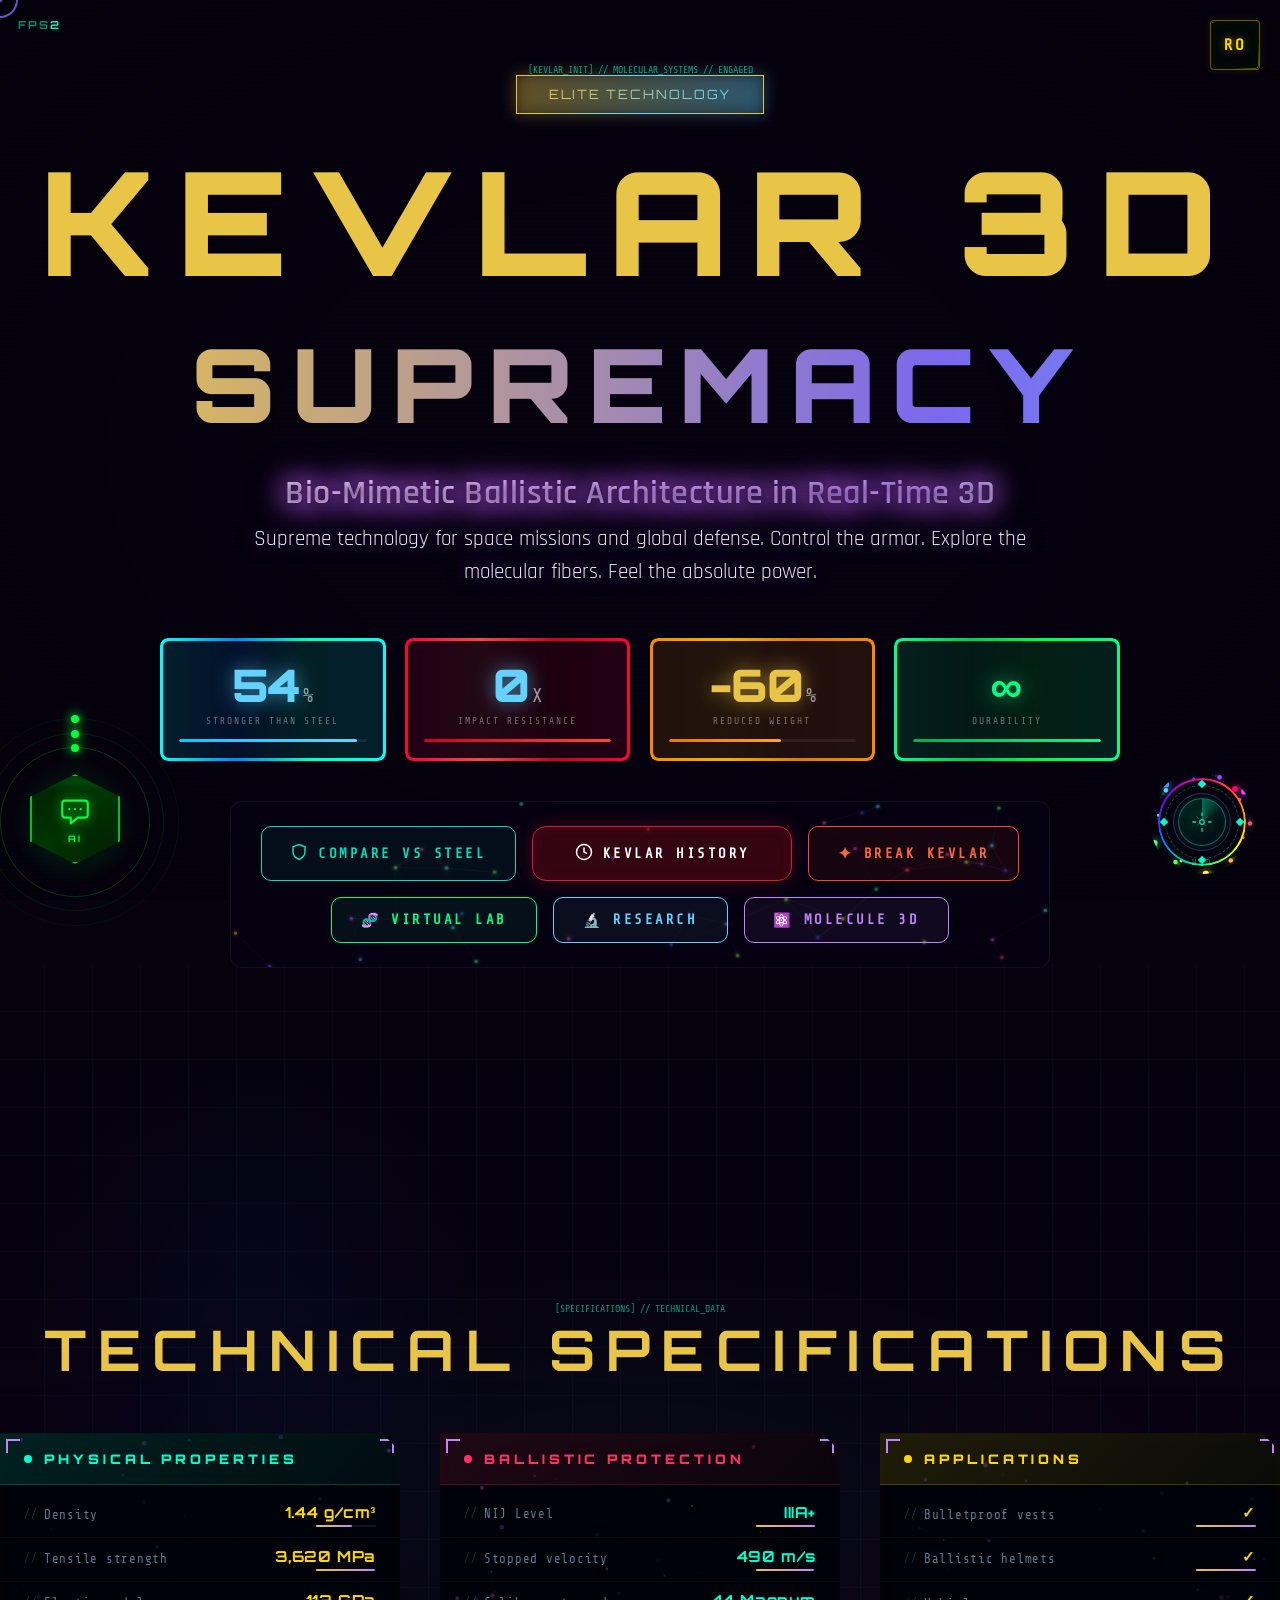
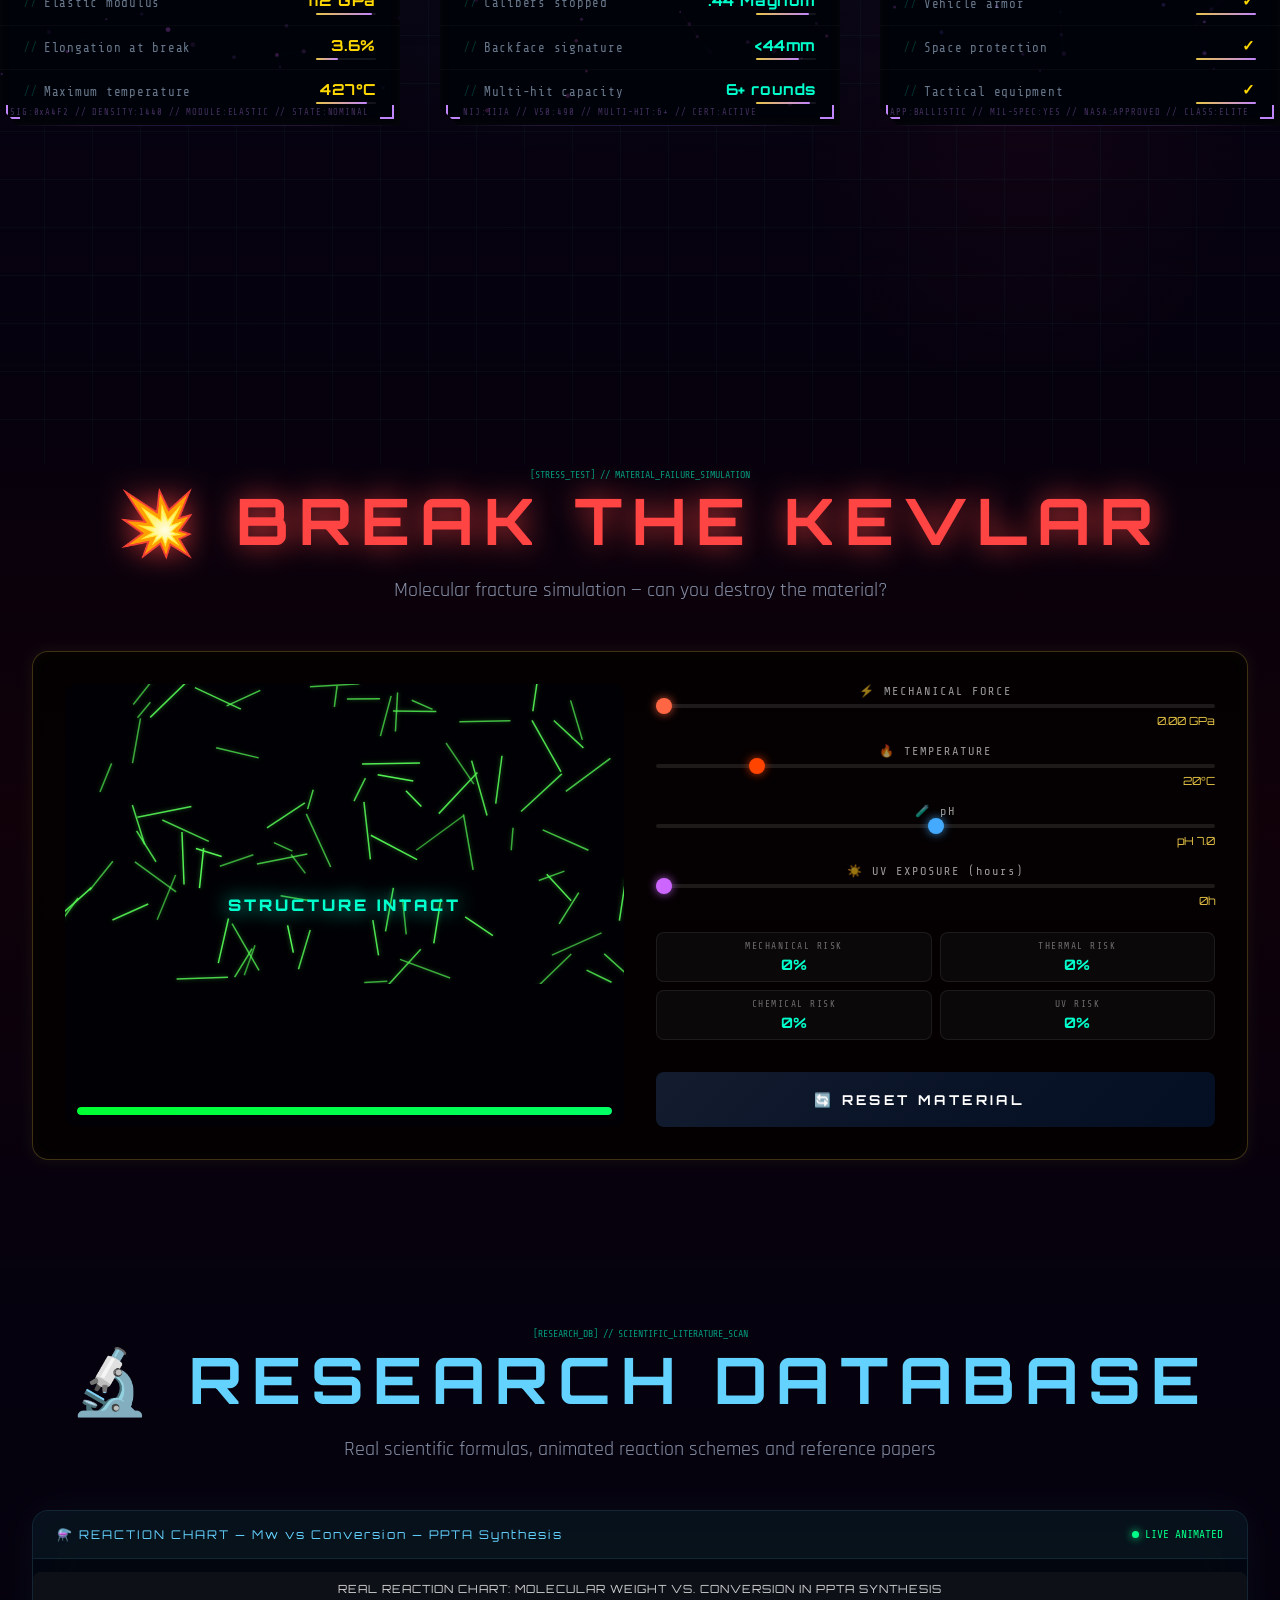
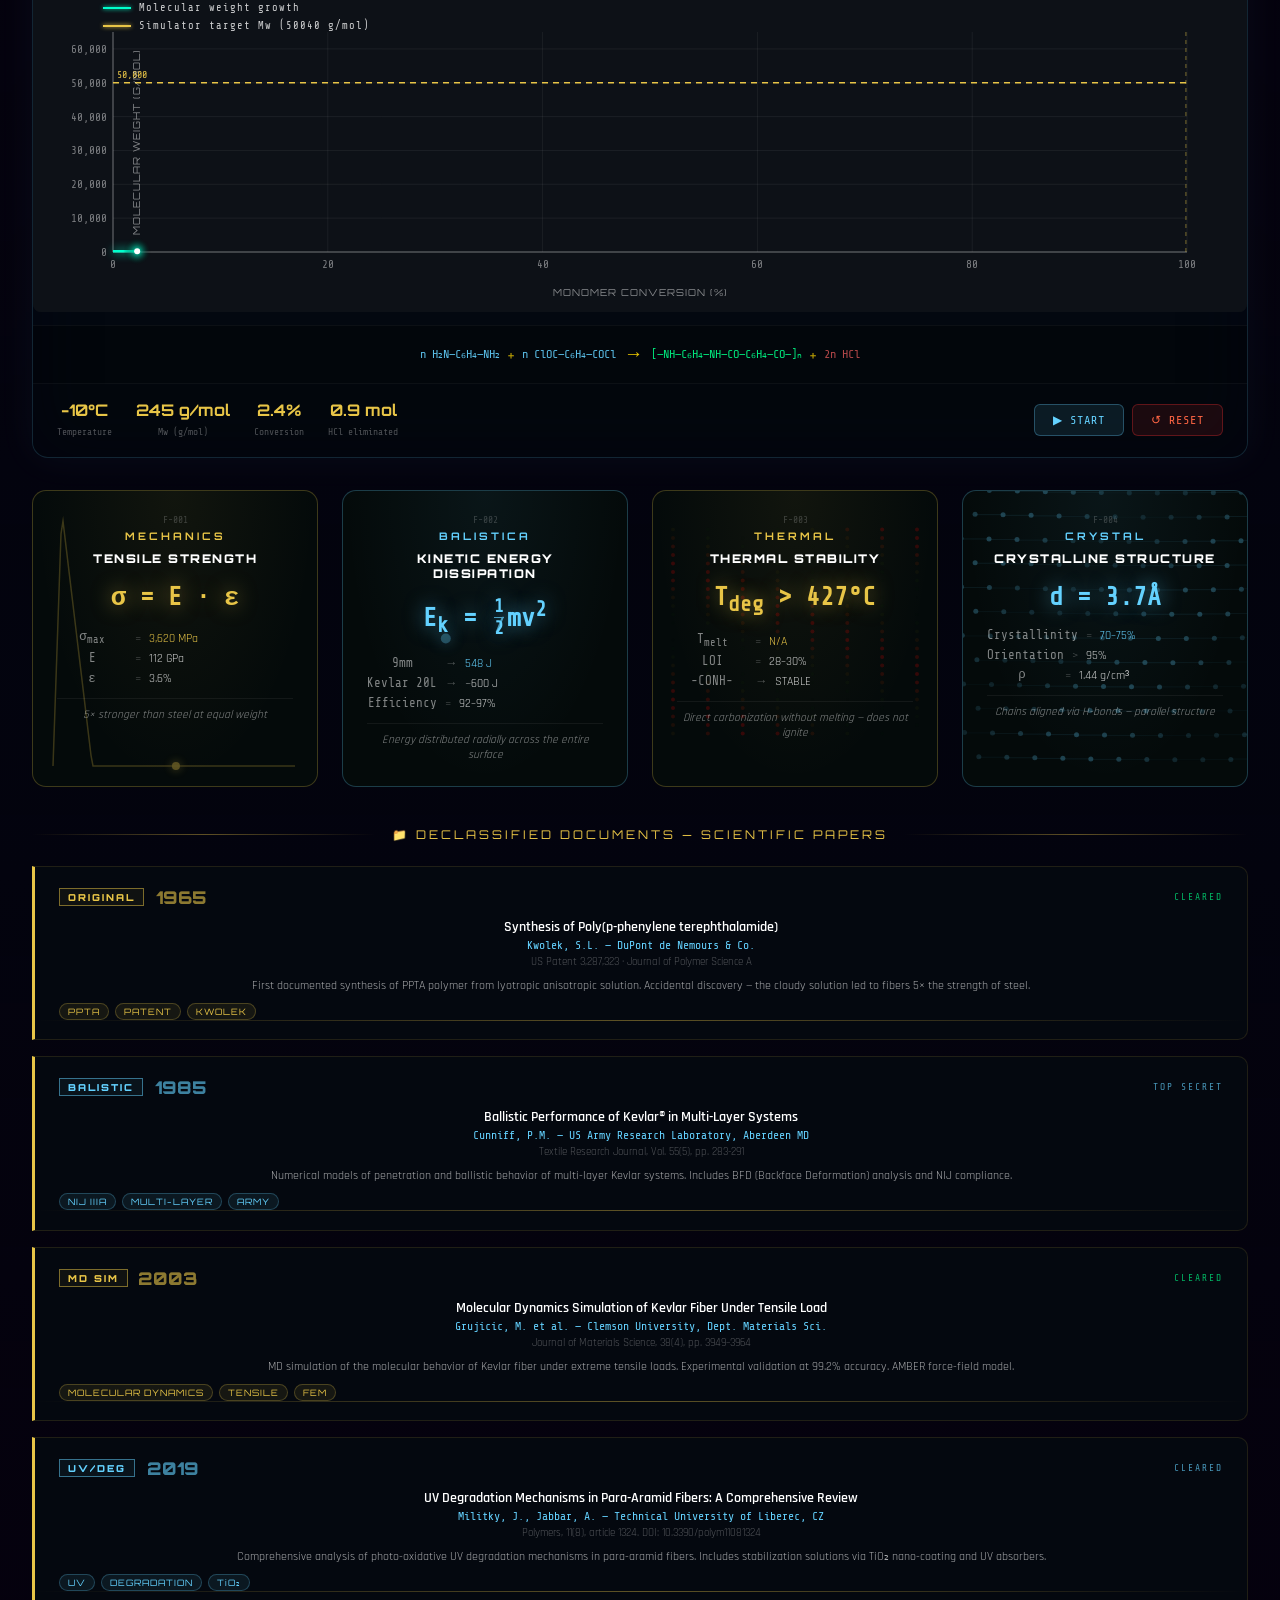
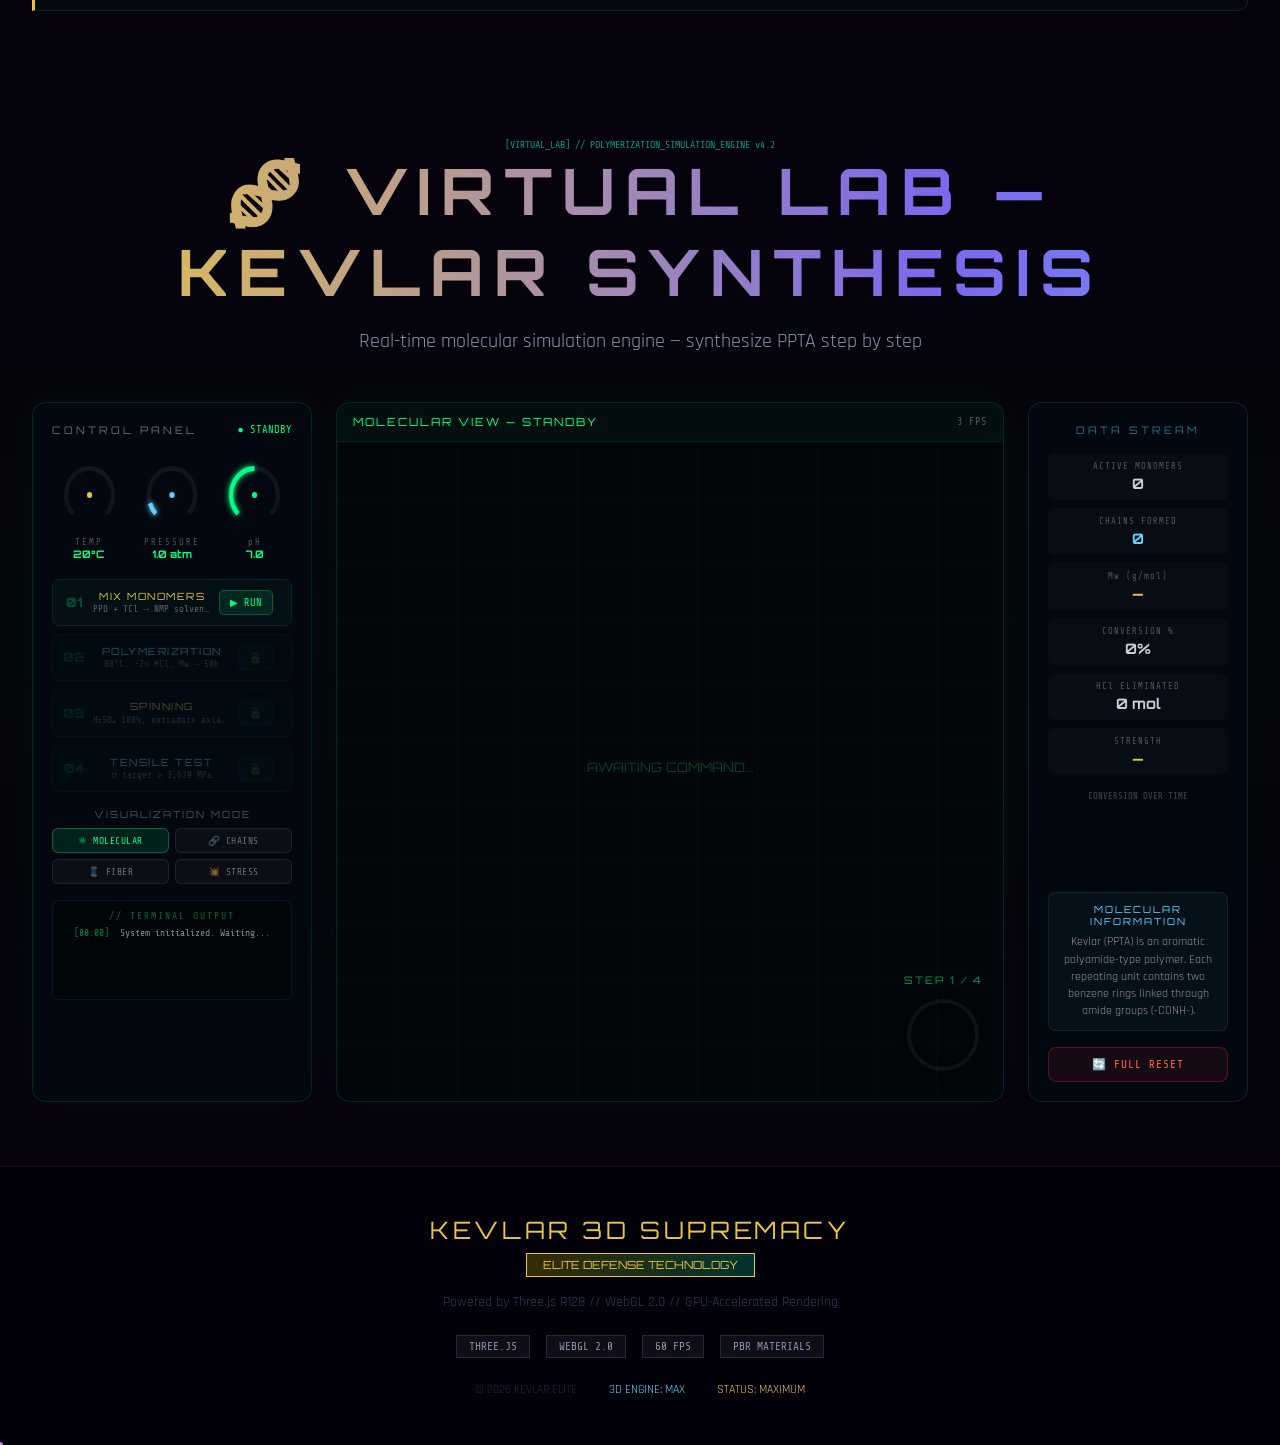
==== site_eng/index.html @ 48686694 "Add files via upload" ====
<!DOCTYPE html>
<html lang="en">

<head>
    <meta charset="UTF-8">
    <meta name="viewport" content="width=device-width, initial-scale=1.0">
    <title>KEVLAR 3D SUPREMACY - Elite Defense Systems</title>
    <script src="https://cdnjs.cloudflare.com/ajax/libs/three.js/r128/three.min.js"></script>
    <script src="https://cdn.jsdelivr.net/npm/three@0.128.0/examples/js/shaders/CopyShader.js"></script>
    <script src="https://cdn.jsdelivr.net/npm/three@0.128.0/examples/js/shaders/LuminosityHighPassShader.js"></script>
    <script src="https://cdn.jsdelivr.net/npm/three@0.128.0/examples/js/postprocessing/EffectComposer.js"></script>
    <script src="https://cdn.jsdelivr.net/npm/three@0.128.0/examples/js/postprocessing/RenderPass.js"></script>
    <script src="https://cdn.jsdelivr.net/npm/three@0.128.0/examples/js/postprocessing/ShaderPass.js"></script>
    <script src="https://cdn.jsdelivr.net/npm/three@0.128.0/examples/js/postprocessing/UnrealBloomPass.js"></script>
    <link
        href="https://fonts.googleapis.com/css2?family=Orbitron:wght@400;500;700;900&family=Rajdhani:wght@300;400;500;600;700&family=Share+Tech+Mono&display=swap"
        rel="stylesheet">
    <link rel="stylesheet" href="styles.css?v=2">

    <!-- Video Section Styles -->
    <style>
        .video-intelligence-wrapper {
            max-width: 900px;
            margin: 3rem auto;
            position: relative;
        }

        .video-surveillance-container {
            position: relative;
            background: #000;
            padding: 4px;
            box-shadow: 0 0 50px rgba(0, 255, 204, 0.1);
        }

        .video-responsive {
            position: relative;
            padding-bottom: 56.25%;
            height: 0;
            overflow: hidden;
            background: #000;
        }

        .tactical-video {
            position: absolute;
            top: 0;
            left: 0;
            width: 100%;
            height: 100%;
            border: none;
        }

        .video-overlay-scan {
            position: absolute;
            top: 0;
            left: 0;
            width: 100%;
            height: 100%;
            background: repeating-linear-gradient(0deg, transparent, transparent 2px, rgba(0, 255, 204, 0.05) 3px, rgba(0, 255, 204, 0.05) 4px);
            pointer-events: none;
            z-index: 5;
        }

        .rec-indicator {
            position: absolute;
            top: 20px;
            right: 20px;
            color: #ff0000;
            font-family: 'Share Tech Mono', monospace;
            font-size: 0.9rem;
            z-index: 6;
            display: flex;
            align-items: center;
            gap: 8px;
            background: rgba(0, 0, 0, 0.7);
            padding: 4px 8px;
            border: 1px solid rgba(255, 0, 0, 0.3);
        }

        .rec-dot {
            width: 10px;
            height: 10px;
            background-color: #ff0000;
            border-radius: 50%;
            animation: blinkRed 1s infinite;
        }

        @keyframes blinkRed {

            0%,
            100% {
                opacity: 1;
                box-shadow: 0 0 10px #ff0000;
            }

            50% {
                opacity: 0;
            }
        }

        .video-hud-corners {
            position: absolute;
            inset: 10px;
            pointer-events: none;
            z-index: 6;
            border: 1px solid rgba(0, 255, 204, 0.1);
        }

        .video-hud-corners::before,
        .video-hud-corners::after {
            content: '';
            position: absolute;
            width: 20px;
            height: 20px;
            border: 2px solid #ffd700;
        }

        .video-hud-corners::before {
            top: -1px;
            left: -1px;
            border-right: none;
            border-bottom: none;
        }

        .video-hud-corners::after {
            bottom: -1px;
            right: -1px;
            border-left: none;
            border-top: none;
        }

        .video-caption {
            margin-top: 1rem;
            font-family: 'Share Tech Mono', monospace;
            font-size: 0.85rem;
            text-align: right;
            color: #888;
            border-right: 2px solid #ffd700;
            padding-right: 1rem;
        }

        .image-section {
            margin-top: 2rem;
            text-align: center;
        }

        .image-container {
            display: inline-block;
            padding: 4px;
        }

        .tactical-image {
            max-width: 100%;
            width: 800px;
            height: auto;
            display: block;
            filter: contrast(1.1) saturate(0.9);
            opacity: 0.95;
        }
    </style>
</head>

<body>
    <!-- Language Switch Button -->
    <style>
        .lang-switch-btn {
            position: fixed;
            top: 20px;
            right: 20px;
            z-index: 9999;
            display: flex;
            align-items: center;
            justify-content: center;
            width: 50px;
            height: 50px;
            background: rgba(0, 8, 6, 0.9);
            border: 1.5px solid rgba(255, 215, 0, 0.4);
            border-radius: 4px;
            color: #ffd700;
            font-family: 'Share Tech Mono', 'Orbitron', monospace;
            font-size: 16px;
            font-weight: 700;
            letter-spacing: 2px;
            text-decoration: none;
            cursor: pointer;
            box-shadow: 0 0 10px rgba(255, 215, 0, 0.1), inset 0 0 10px rgba(0, 255, 204, 0.05);
            transition: all 0.3s cubic-bezier(0.4, 0, 0.2, 1);
            backdrop-filter: blur(8px);
            -webkit-backdrop-filter: blur(8px);
            overflow: hidden;
            animation: idlePulse 2.5s infinite alternate;
            text-shadow: 0 0 8px rgba(255, 215, 0, 0.5);
        }

        .lang-switch-btn::before {
            content: '';
            position: absolute;
            top: -50%;
            left: -50%;
            width: 200%;
            height: 200%;
            background: linear-gradient(to bottom,
                    rgba(255, 255, 255, 0) 0%,
                    rgba(0, 255, 204, 0.2) 50%,
                    rgba(255, 255, 255, 0) 100%);
            transform: translateY(-100%);
            animation: scanline 3s linear infinite;
            pointer-events: none;
        }

        .lang-switch-btn::after {
            content: '';
            position: absolute;
            inset: 0;
            border: 1px solid transparent;
            border-radius: 4px;
            background: linear-gradient(45deg, transparent 40%, rgba(255, 215, 0, 0.8) 50%, transparent 60%);
            background-size: 300% 300%;
            -webkit-mask: linear-gradient(#fff 0 0) content-box, linear-gradient(#fff 0 0);
            -webkit-mask-composite: xor;
            mask-composite: exclude;
            animation: borderRun 3s linear infinite;
            opacity: 0.5;
            pointer-events: none;
        }

        .lang-switch-btn:hover {
            border-color: rgba(0, 255, 204, 0.8);
            color: #00ffcc;
            text-shadow: 0 0 10px rgba(0, 255, 204, 0.8);
            box-shadow: 0 0 20px rgba(0, 255, 204, 0.3), inset 0 0 15px rgba(0, 255, 204, 0.2);
            transform: scale(1.05);
            animation: hoverActive 0.3s forwards;
            background: rgba(0, 20, 15, 0.95);
        }

        .lang-switch-btn:hover::after {
            background: linear-gradient(45deg, transparent 40%, rgba(0, 255, 204, 0.9) 50%, transparent 60%);
            background-size: 300% 300%;
            opacity: 1;
            animation: borderRun 1.5s linear infinite;
        }

        @keyframes idlePulse {
            0% {
                box-shadow: 0 0 10px rgba(255, 215, 0, 0.05), inset 0 0 5px rgba(0, 255, 204, 0.02);
            }

            100% {
                box-shadow: 0 0 15px rgba(255, 215, 0, 0.2), inset 0 0 10px rgba(0, 255, 204, 0.1);
            }
        }

        @keyframes scanline {
            0% {
                transform: translateY(-120%);
            }

            100% {
                transform: translateY(120%);
            }
        }

        @keyframes borderRun {
            0% {
                background-position: 100% 0;
            }

            100% {
                background-position: -100% 100%;
            }
        }

        @keyframes hoverActive {
            0% {
                letter-spacing: 2px;
            }

            50% {
                letter-spacing: 4px;
            }

            100% {
                letter-spacing: 2px;
            }
        }
    </style>
    <a href="../index.html" class="lang-switch-btn">RO</a>

    <!-- KEVLAR AAA BACKGROUND -->
    <canvas id="cvs"></canvas>
    <div class="kv-scan"></div>
    <div class="kv-vig"></div>

    <!-- FPS Badge -->
    <div id="fps-badge">FPS <span id="fps-num">—</span></div>

    <!-- Tactical HUD Button -->
    <div id="tbtn">
        <canvas id="tbtn-canvas"></canvas>
        <div class="r1"></div>
        <div class="r2"></div>
        <div class="r3"></div>
        <div class="rc a"></div>
        <div class="rc b"></div>
        <div class="rc c"></div>
        <div class="rc d"></div>
        <div class="rd"></div>
        <div class="rcore">
            <svg width="22" height="22" viewBox="0 0 24 24" fill="none" stroke="rgba(0,255,200,.85)" stroke-width="1.4"
                stroke-linecap="round">
                <circle cx="12" cy="12" r="2.5" />
                <path d="M12 2v3M12 19v3M2 12h3M19 12h3" />
                <path d="M6.3 6.3l1.8 1.8M14.1 14.1l1.8 1.8M17.7 6.3l-1.8 1.8M8 14.1l-1.7 1.7" stroke-width="1"
                    opacity=".5" />
            </svg>
        </div>
    </div>


    <!-- HUD Panel — KEVLAR TECHNICAL DASHBOARD -->
    <div id="hud">
        <div class="hb"></div>
        <div class="hud-corner tl"></div>
        <div class="hud-corner tr"></div>
        <div class="hud-corner bl"></div>
        <div class="hud-corner br"></div>
        <div class="hud-scan"></div>
        <div class="hi">

            <!-- Header -->
            <div class="ht">
                <div class="htd"></div>
                <span>KEVLAR</span>
                <div class="ht-sep"></div>
                <span class="ht-sub">TECHNICAL DASHBOARD v2</span>
            </div>
            <div class="hcl" id="hcl">✕</div>

            <!-- ── RENDER ENGINE ── -->
            <div class="hud-section">
                <div class="hud-section-label">⚙ RENDER ENGINE</div>
                <div class="hud-coords">
                    <div class="hud-axis">
                        <div class="hud-axis-label">X</div>
                        <div class="hud-axis-bar">
                            <div class="hud-axis-fill x-fill" id="hax-fill"></div>
                        </div>
                        <div class="hv cc hud-axis-val" id="hcx">0.000</div>
                    </div>
                    <div class="hud-axis">
                        <div class="hud-axis-label">Y</div>
                        <div class="hud-axis-bar">
                            <div class="hud-axis-fill y-fill" id="hay-fill"></div>
                        </div>
                        <div class="hv cc hud-axis-val" id="hcy">0.000</div>
                    </div>
                    <div class="hud-axis">
                        <div class="hud-axis-label">Z</div>
                        <div class="hud-axis-bar">
                            <div class="hud-axis-fill z-fill" id="haz-fill"></div>
                        </div>
                        <div class="hv cg hud-axis-val" id="hcz">22.000</div>
                    </div>
                </div>
            </div>

            <!-- ── LIVE RINGS: FPS / INTEGRITY / FIBER ── -->
            <div class="hud-metrics">
                <div class="hud-metric">
                    <div class="hud-metric-ring" id="fps-ring">
                        <svg viewBox="0 0 60 60">
                            <circle cx="30" cy="30" r="25" fill="none" stroke="rgba(0,255,200,.12)" stroke-width="3" />
                            <circle cx="30" cy="30" r="25" fill="none" stroke="#00ffcc" stroke-width="3"
                                stroke-dasharray="157" stroke-dashoffset="40" stroke-linecap="round" id="fps-arc"
                                transform="rotate(-90 30 30)" />
                        </svg>
                        <div class="hud-metric-center">
                            <div class="hud-metric-val co fps-big" id="hfps">—</div>
                            <div class="hud-metric-sub">FPS</div>
                        </div>
                    </div>
                </div>
                <div class="hud-metric">
                    <div class="hud-metric-ring">
                        <svg viewBox="0 0 60 60">
                            <circle cx="30" cy="30" r="25" fill="none" stroke="rgba(255,80,80,.12)" stroke-width="3" />
                            <circle cx="30" cy="30" r="25" fill="none" stroke="#ff5533" stroke-width="3"
                                stroke-dasharray="157" stroke-dashoffset="16" stroke-linecap="round" id="integrity-arc"
                                transform="rotate(-90 30 30)" />
                        </svg>
                        <div class="hud-metric-center">
                            <div class="hud-metric-val" style="color:#ff6644;font-size:11px" id="h-integrity">99%</div>
                            <div class="hud-metric-sub">INTEG</div>
                        </div>
                    </div>
                </div>
                <div class="hud-metric">
                    <div class="hud-metric-ring">
                        <svg viewBox="0 0 60 60">
                            <circle cx="30" cy="30" r="25" fill="none" stroke="rgba(200,100,255,.12)"
                                stroke-width="3" />
                            <circle cx="30" cy="30" r="25" fill="none" stroke="#cc66ff" stroke-width="3"
                                stroke-dasharray="157" stroke-dashoffset="55" stroke-linecap="round" id="fi-arc"
                                transform="rotate(-90 30 30)" class="fi-arc-anim" />
                        </svg>
                        <div class="hud-metric-center">
                            <div class="hud-metric-val" style="color:#cc66ff;font-size:11px" id="hfi">99%</div>
                            <div class="hud-metric-sub">FIBER</div>
                        </div>
                    </div>
                </div>
            </div>

            <!-- ── TENSILE LOAD ── -->
            <div class="hud-load">
                <div class="hud-load-label">
                    <span>TENSILE LOAD</span>
                    <span class="co" id="h-tensile-val">3,620 MPa</span>
                </div>
                <div class="hbw">
                    <div class="hbf hbf-animated" id="hbar" style="width:92%"></div>
                </div>
                <div class="hud-load-ticks">
                    <span>0</span><span>1000</span><span>2000</span><span>3000</span><span>3620</span>
                </div>
            </div>

            <!-- ── BALLISTIC PARAMETERS ── -->
            <div class="hud-section hud-section-mt">
                <div class="hud-section-label">🎯 BALLISTIC PARAMETERS</div>
                <div class="hud-kv-grid">
                    <div class="hkv">
                        <span class="hkv-label">V50 VELOCITY</span>
                        <span class="hkv-val" id="h-v50" style="color:#00ffcc;">440 m/s</span>
                    </div>
                    <div class="hkv">
                        <span class="hkv-label">BFD MAX</span>
                        <span class="hkv-val" id="h-bfd" style="color:#ff9900;">44 mm</span>
                    </div>
                    <div class="hkv">
                        <span class="hkv-label">AMMO TYPE</span>
                        <span class="hkv-val" id="h-ammo" style="color:#e8c547;">.44 MAG</span>
                    </div>
                    <div class="hkv">
                        <span class="hkv-label">NIJ LEVEL</span>
                        <span class="hkv-val" style="color:#00ff88;">IIIA+</span>
                    </div>
                </div>
                <!-- BFD bar -->
                <div class="hud-mini-bar-wrap">
                    <div class="hud-mini-bar-label">BFD TRAUMA DEPTH</div>
                    <div class="hud-mini-bar-track">
                        <div class="hud-mini-bar-fill bfd-fill" id="h-bfd-bar" style="width:44%"></div>
                        <div class="hud-mini-bar-limit">44mm NIJ limit</div>
                    </div>
                </div>
            </div>

            <!-- ── THERMAL & CHEMICAL ── -->
            <div class="hud-section hud-section-mt">
                <div class="hud-section-label">🌡 THERMAL & CHEMICAL</div>
                <div class="hud-mini-bar-wrap">
                    <div class="hud-mini-bar-label">THERMAL STABILITY <span class="hkv-val" style="color:#ff6644;"
                            id="h-temp-val">25°C / 450°C</span></div>
                    <div class="hud-mini-bar-track">
                        <div class="hud-mini-bar-fill thermal-fill" id="h-thermal-bar" style="width:6%"></div>
                    </div>
                </div>
                <div class="hud-mini-bar-wrap" style="margin-top:6px;">
                    <div class="hud-mini-bar-label">UV DEGRADATION <span class="hkv-val" style="color:#c084fc;"
                            id="h-uv-val">0 h / 1000 h</span></div>
                    <div class="hud-mini-bar-track">
                        <div class="hud-mini-bar-fill uv-fill" id="h-uv-bar" style="width:0%"></div>
                    </div>
                </div>
            </div>

            <!-- ── MATERIAL SCIENCE ── -->
            <div class="hud-section hud-section-mt">
                <div class="hud-section-label">🔬 MATERIAL SCIENCE</div>
                <div class="hud-kv-grid">
                    <div class="hkv">
                        <span class="hkv-label">YOUNG'S MODULUS</span>
                        <span class="hkv-val" style="color:#64d2ff;">112 GPa</span>
                    </div>
                    <div class="hkv">
                        <span class="hkv-label">ELONGATION@BREAK</span>
                        <span class="hkv-val" id="h-elong" style="color:#00ff88;">2.4%</span>
                    </div>
                    <div class="hkv">
                        <span class="hkv-label">SPECIFIC STRENGTH</span>
                        <span class="hkv-val" style="color:#e8c547;">2514 kN·m/kg</span>
                    </div>
                    <div class="hkv">
                        <span class="hkv-label">DENSITY</span>
                        <span class="hkv-val" style="color:#00ffcc;">1.44 g/cm³</span>
                    </div>
                </div>
                <!-- Stress/strain mini graph -->
                <div class="hud-mini-bar-wrap" style="margin-top:6px;">
                    <div class="hud-mini-bar-label">STRESS / STRAIN CURVE</div>
                    <canvas id="hud-stress-canvas" width="544" height="192"
                        style="width:100%;display:block;margin-top:4px;border-radius:3px;background:rgba(0,6,5,0.85);border:1px solid rgba(0,255,200,0.1);"></canvas>
                </div>
            </div>

            <!-- ── FABRICATION SPECS ── -->
            <div class="hud-section hud-section-mt">
                <div class="hud-section-label">🏭 FABRICATION SPECS</div>
                <div class="hud-kv-grid">
                    <div class="hkv">
                        <span class="hkv-label">DENIER / DTEX</span>
                        <span class="hkv-val" style="color:#00ffcc;">1000D / 1111T</span>
                    </div>
                    <div class="hkv">
                        <span class="hkv-label">WEAVE PATTERN</span>
                        <span class="hkv-val" style="color:#e8c547;">PLAIN 2×2</span>
                    </div>
                    <div class="hkv">
                        <span class="hkv-label">AREAL DENSITY</span>
                        <span class="hkv-val" style="color:#64d2ff;">180 g/m²</span>
                    </div>
                    <div class="hkv">
                        <span class="hkv-label">FIBER Ø</span>
                        <span class="hkv-val" style="color:#cc66ff;">12 μm</span>
                    </div>
                </div>
            </div>

            <!-- ── IMPACT DISSIPATION WAVE ── -->
            <div class="hud-graph-wrap" style="margin-top:8px;">
                <div class="hud-graph-label">IMPACT DISSIPATION WAVE</div>
                <canvas id="hud-graph" width="272" height="38"></canvas>
            </div>

            <!-- ── ENVIRONMENTAL IMPACT TOGGLE ── -->
            <div class="hud-section hud-section-mt">
                <div class="hud-section-label">🌍 ENVIRONMENTAL IMPACT</div>
                <button id="env-toggle-btn" style="
                    width:100%; padding:6px 10px; margin-top:5px;
                    background:rgba(0,255,136,0.06); border:1.5px solid #00ff88;
                    border-radius:6px; color:#00ff88; font-family:'Share Tech Mono',monospace;
                    font-size:8px; letter-spacing:2px; cursor:pointer;
                    display:flex; align-items:center; justify-content:center; gap:8px;
                    transition:all 0.2s;
                ">
                    <span style="font-size:10px;">⇄</span>
                    <span id="env-mode-badge">☀ DRY / NOMINAL</span>
                </button>
                <div id="env-indicator" style="
                    font-family:'Share Tech Mono',monospace; font-size:7px;
                    color:#00ff88; letter-spacing:1px; margin-top:5px;
                    text-align:center; min-height:10px;
                ">✓ ALL VALUES NOMINAL</div>
            </div>

            <!-- Status tags -->
            <div class="hud-tags">
                <div class="htag">NIJ IIIA+</div>
                <div class="htag" style="border-color:rgba(192,132,252,.3);color:#c084fc;">K-29 GRADE</div>
                <div class="htag" style="border-color:rgba(255,170,0,.3);color:#ffb020;">WebGL 2.0</div>
            </div>

            <div class="hft">
                <span>LAYERS: 20–30</span>
                <span id="hts">00:00:00</span>
                <span>BLOOM: MAX</span>
            </div>
        </div>
    </div>

    <!-- Loading Screen -->
    <div id="loading-screen" class="loading-screen">
        <div class="loading-content">
            <div class="military-text loading-title gold-glow glitch">INITIALIZING KEVLAR MATRIX</div>
            <div class="loading-subtitle">ELITE DEFENSE SYSTEMS</div>
            <div class="loading-bar">
                <div class="loading-fill"></div>
            </div>
            <div class="data-stream loading-data">[LOADING 3D ASSETS] // WEB_ENGINE_INIT</div>
        </div>
    </div>

    <!-- Spider Web Click Effect Container -->
    <div id="spider-effect-container"></div>

    <!-- Security Panel -->
    <div id="security-panel" class="security-panel hidden">
        <div class="security-content tactical-border">
            <div class="security-header">
                <div class="security-icon pulse-ring-container">
                    <svg xmlns="http://www.w3.org/2000/svg" width="48" height="48" viewBox="0 0 24 24" fill="none"
                        stroke="currentColor" stroke-width="2" stroke-linecap="round" stroke-linejoin="round"
                        class="lock-icon">
                        <rect x="3" y="11" width="18" height="11" rx="2" ry="2"></rect>
                        <path d="M7 11V7a5 5 0 0 1 10 0v4"></path>
                    </svg>
                    <div class="pulse-ring"></div>
                    <div class="pulse-ring delay-1"></div>
                    <div class="pulse-ring delay-2"></div>
                </div>
                <h2 class="military-text security-title rgb-text">MAXIMUM SECURITY</h2>
                <p class="security-subtitle">ELITE ACCESS REQUIRED</p>
            </div>
            <div class="password-container">
                <input type="password" id="password-input" class="password-input" placeholder="ENTER ACCESS CODE"
                    maxlength="4">
                <div class="password-decoration left"></div>
                <div class="password-decoration right"></div>
            </div>
            <button id="unlock-btn" class="rgb-glow-btn">
                <span class="btn-text">AUTHENTICATE</span>
                <span class="btn-glow"></span>
                <span class="btn-rgb-border"></span>
            </button>
            <div id="security-error" class="security-error hidden">ACCESS DENIED</div>
            <div class="security-scanner"></div>
        </div>
    </div>

    <!-- Dynamics Panel with 3D Camera -->
    <div id="dynamics-panel" class="dynamics-panel hidden">
        <div class="dynamics-header">
            <span class="dynamics-status">● SYSTEM</span>
            <span class="military-text rgb-text">CAMERA DYNAMICS</span>
        </div>
        <canvas id="camera-3d-model" class="camera-model-canvas"></canvas>
        <div class="dynamics-content">
            <div class="dynamic-value">
                <span class="dynamic-label">CAM X:</span>
                <span id="cam-x" class="dynamic-data gold">0.000</span>
            </div>
            <div class="dynamic-value">
                <span class="dynamic-label">CAM Y:</span>
                <span id="cam-y" class="dynamic-data cyan">0.000</span>
            </div>
            <div class="dynamic-value">
                <span class="dynamic-label">CAM Z:</span>
                <span id="cam-z" class="dynamic-data gold">15.000</span>
            </div>
            <div class="dynamic-value">
                <span class="dynamic-label">FOV:</span>
                <span id="cam-fov" class="dynamic-data cyan">75°</span>
            </div>
            <div class="dynamic-value">
                <span class="dynamic-label">ROTATION:</span>
                <span id="cam-rot" class="dynamic-data gold">0.000</span>
            </div>
            <div class="dynamic-value">
                <span class="dynamic-label">FPS:</span>
                <span id="fps-counter" class="dynamic-data cyan">60</span>
            </div>
            <div class="dynamic-value">
                <span class="dynamic-label">PARTICLES:</span>
                <span id="particle-count" class="dynamic-data gold">2000</span>
            </div>
            <div class="dynamic-value">
                <span class="dynamic-label">FIBERS:</span>
                <span id="fiber-count" class="dynamic-data cyan">100</span>
            </div>
        </div>
    </div>



    <!-- Main Content -->
    <div class="content-wrapper">
        <!-- Hero Section -->
        <section class="content-section hero-section">
            <div class="hero-content">
                <div class="data-stream">[KEVLAR_INIT] // MOLECULAR_SYSTEMS // ENGAGED</div>

                <div class="elite-badge">
                    <span class="military-text">ELITE TECHNOLOGY</span>
                </div>

                <h1 class="military-text hero-title glitch gold-glow">KEVLAR 3D</h1>
                <h2 class="military-text hero-subtitle rgb-text">SUPREMACY</h2>
                <p class="hero-description">Bio-Mimetic Ballistic Architecture in Real-Time 3D</p>
                <p class="hero-subdesc">Supreme technology for space missions and global defense. Control the armor.
                    Explore the molecular fibers. Feel the absolute power.</p>

                <!-- Stats Grid -->
                <div class="stats-grid ultra-stats-grid">
                    <!-- Card 1: Teal border -->
                    <div class="ultra-stat-card usc-teal">
                        <div class="usc-inner">
                            <div class="usc-number-row">
                                <span class="military-text usc-value counter" data-target="850">0</span>
                                <span class="usc-unit">%</span>
                            </div>
                            <div class="usc-label">STRONGER THAN STEEL</div>
                            <div class="usc-bar">
                                <div class="usc-fill" style="width:95%"></div>
                            </div>
                        </div>
                    </div>
                    <!-- Card 2: Red border -->
                    <div class="ultra-stat-card usc-red">
                        <div class="usc-inner">
                            <div class="usc-number-row">
                                <span class="military-text usc-value counter" data-target="5">0</span>
                                <span class="usc-unit">X</span>
                            </div>
                            <div class="usc-label">IMPACT RESISTANCE</div>
                            <div class="usc-bar">
                                <div class="usc-fill" style="width:100%"></div>
                            </div>
                        </div>
                    </div>
                    <!-- Card 3: Orange border -->
                    <div class="ultra-stat-card usc-orange">
                        <div class="usc-inner">
                            <div class="usc-number-row">
                                <span class="military-text usc-value">-60</span>
                                <span class="usc-unit">%</span>
                            </div>
                            <div class="usc-label">REDUCED WEIGHT</div>
                            <div class="usc-bar">
                                <div class="usc-fill" style="width:60%"></div>
                            </div>
                        </div>
                    </div>
                    <!-- Card 4: Green border -->
                    <div class="ultra-stat-card usc-green">
                        <div class="usc-inner">
                            <div class="usc-number-row">
                                <span class="military-text usc-value">∞</span>
                                <span class="usc-unit"></span>
                            </div>
                            <div class="usc-label">DURABILITY</div>
                            <div class="usc-bar">
                                <div class="usc-fill" style="width:100%"></div>
                            </div>
                        </div>
                    </div>
                </div>

                <!-- Interactive Buttons — RGB CADRAN LAYOUT -->
                <div class="rgb-cadran-nav" id="rgb-cadran-nav">
                    <canvas id="cadran-bg-canvas"></canvas>
                    <!-- Top row: 3 buttons -->
                    <div class="rcn-row rcn-top">
                        <button id="compare-btn" class="rcn-btn rcn-btn-teal">
                            <span class="rcn-icon">
                                <svg xmlns="http://www.w3.org/2000/svg" width="18" height="18" viewBox="0 0 24 24"
                                    fill="none" stroke="currentColor" stroke-width="2">
                                    <path d="M12 22s8-4 8-10V5l-8-3-8 3v7c0 6 8 10 8 10z"></path>
                                </svg>
                            </span>
                            <span class="rcn-label military-text">COMPARE VS STEEL</span>
                        </button>
                        <button id="timeline-btn" class="rcn-btn rcn-btn-active">
                            <span class="rcn-icon">
                                <svg xmlns="http://www.w3.org/2000/svg" width="18" height="18" viewBox="0 0 24 24"
                                    fill="none" stroke="currentColor" stroke-width="2">
                                    <circle cx="12" cy="12" r="10"></circle>
                                    <polyline points="12 6 12 12 16 14"></polyline>
                                </svg>
                            </span>
                            <span class="rcn-label military-text">KEVLAR HISTORY</span>
                        </button>
                        <button onclick="document.getElementById('break-section').scrollIntoView({behavior:'smooth'})"
                            class="rcn-btn rcn-btn-red">
                            <span class="rcn-spark">✦</span>
                            <span class="rcn-label military-text">BREAK KEVLAR</span>
                        </button>
                    </div>
                    <!-- Bottom row: 3 buttons -->
                    <div class="rcn-row rcn-bottom">
                        <button onclick="document.getElementById('lab-section').scrollIntoView({behavior:'smooth'})"
                            class="rcn-btn rcn-btn-green">
                            <span class="rcn-icon">🧬</span>
                            <span class="rcn-label military-text">VIRTUAL LAB</span>
                        </button>
                        <button
                            onclick="document.getElementById('research-section').scrollIntoView({behavior:'smooth'})"
                            class="rcn-btn rcn-btn-cyan">
                            <span class="rcn-icon">🔬</span>
                            <span class="rcn-label military-text">RESEARCH</span>
                        </button>
                        <button onclick="window.location.href='models/molecule.html'" class="rcn-btn rcn-btn-purple">
                            <span class="rcn-icon">⚛️</span>
                            <span class="rcn-label military-text">MOLECULE 3D</span>
                        </button>
                    </div>
                </div>


            </div>
        </section>



        <!-- Steel Comparison Section -->
        <section id="comparison-section" class="content-section comparison-section hidden">
            <div class="section-content">
                <div class="data-stream">[COMPARISON] // KEVLAR_VS_MATERIALS_3D</div>
                <h2 class="military-text section-title gold-glow">KEVLAR VS STEEL VS ALUMINUM</h2>
                <p class="section-subtitle">Interactive 3D Molecular-Level Comparison</p>

                <div class="comparison-container triple-compare">
                    <div class="comparison-panel kevlar-panel tactical-border">
                        <canvas id="kevlar-canvas" class="comparison-canvas"></canvas>
                        <div class="panel-label military-text gold-glow">KEVLAR</div>
                        <div class="panel-stats">
                            <div class="panel-stat">
                                <span class="stat-name">Density</span>
                                <span class="stat-val gold">1.44 g/cm³</span>
                            </div>
                            <div class="panel-stat">
                                <span class="stat-name">Tensile</span>
                                <span class="stat-val gold">3,620 MPa</span>
                            </div>
                            <div class="panel-stat">
                                <span class="stat-name">Weight</span>
                                <span class="stat-val gold">ULTRA-LIGHT</span>
                            </div>
                            <div class="panel-stat">
                                <span class="stat-name">Flexibility</span>
                                <span class="stat-val gold">EXTREME</span>
                            </div>
                        </div>
                    </div>

                    <div class="vs-indicator">
                        <span class="military-text rgb-text">VS</span>
                        <div class="vs-glow"></div>
                    </div>

                    <div class="comparison-panel steel-panel tactical-border">
                        <canvas id="steel-canvas" class="comparison-canvas"></canvas>
                        <div class="panel-label military-text">STEEL</div>
                        <div class="panel-stats">
                            <div class="panel-stat">
                                <span class="stat-name">Density</span>
                                <span class="stat-val">7.85 g/cm³</span>
                            </div>
                            <div class="panel-stat">
                                <span class="stat-name">Tensile</span>
                                <span class="stat-val">400 MPa</span>
                            </div>
                            <div class="panel-stat">
                                <span class="stat-name">Weight</span>
                                <span class="stat-val">HEAVY</span>
                            </div>
                            <div class="panel-stat">
                                <span class="stat-name">Flexibility</span>
                                <span class="stat-val">RIGID</span>
                            </div>
                        </div>
                    </div>

                    <div class="vs-indicator">
                        <span class="military-text rgb-text">VS</span>
                        <div class="vs-glow"></div>
                    </div>

                    <div class="comparison-panel aluminum-panel tactical-border">
                        <div class="aluminum-visual">
                            <div class="aluminum-cube"></div>
                        </div>
                        <div class="panel-label military-text cyan">ALUMINUM</div>
                        <div class="panel-stats">
                            <div class="panel-stat">
                                <span class="stat-name">Density</span>
                                <span class="stat-val cyan">2.70 g/cm³</span>
                            </div>
                            <div class="panel-stat">
                                <span class="stat-name">Tensile</span>
                                <span class="stat-val cyan">310 MPa</span>
                            </div>
                            <div class="panel-stat">
                                <span class="stat-name">Weight</span>
                                <span class="stat-val cyan">LIGHT</span>
                            </div>
                            <div class="panel-stat">
                                <span class="stat-name">Flexibility</span>
                                <span class="stat-val cyan">MEDIUM</span>
                            </div>
                        </div>
                    </div>
                </div>

                <!-- VIDEO SECTION -->
                <div class="video-intelligence-wrapper">
                    <div class="data-stream" style="text-align: center; margin-bottom: 1rem;">[VIDEO_FEED] //
                        KEVLAR_TENSILE_TEST</div>
                    <div class="video-surveillance-container tactical-border">
                        <div class="video-overlay-scan"></div>
                        <div class="video-hud-corners"></div>
                        <div class="rec-indicator"><span class="rec-dot"></span> REC [●]</div>
                        <div class="video-responsive">
                            <iframe class="tactical-video" src="https://www.youtube-nocookie.com/embed/RMO4TvcCnEE"
                                allow="accelerometer; autoplay; clipboard-write; encrypted-media; gyroscope; picture-in-picture; web-share"
                                allowfullscreen>
                            </iframe>
                        </div>
                    </div>
                    <div class="video-caption">
                        <span class="gold">SUBJECT:</span> KEVLAR STRAND <span class="cyan">//</span>
                        <span class="gold">TEST:</span> TENSILE BREAKPOINT <span class="cyan">//</span>
                        <span class="gold">RESULT:</span> 8X STEEL STRENGTH
                    </div>
                </div>

                <!-- IMAGE SECTION -->
                <div class="image-section">
                    <div class="data-stream" style="margin-bottom: 0.5rem;">[IMAGE_FEED] // KEVLAR_FIBER_STRUCTURE</div>
                    <div class="image-container tactical-border">
                        <img src="https://scitechdaily.com/images/Strong-Spider-Silk-Concept-Art.jpg"
                            alt="Kevlar Fiber Structure" class="tactical-image">
                    </div>
                    <div class="video-caption" style="margin-top: 0.5rem;">
                        <span class="gold">TYPE:</span> ARAMID FIBER MESH <span class="cyan">//</span>
                        <span class="gold">STATUS:</span> HIGH-TENSILE CONFIGURATION
                    </div>
                </div>

                <!-- DETAILED COMPARISON RESULTS -->
                <div class="comparison-result-detailed">
                    <div class="data-stream" style="text-align: center; margin-bottom: 1rem;">[ANALYSIS] //
                        MATERIAL_COMPARISON_RESULTS</div>
                    <h3 class="military-text section-title rgb-text" style="font-size: 1.8rem; margin-bottom: 2rem;">🏆
                        WHY IS KEVLAR THE WINNER?</h3>

                    <!-- Performance Bars -->
                    <div class="performance-comparison-grid">
                        <div class="perf-category">
                            <div class="perf-label">TENSILE STRENGTH (MPa)</div>
                            <div class="perf-bars">
                                <div class="perf-bar-item kevlar-bar">
                                    <span class="bar-label gold">KEVLAR</span>
                                    <div class="bar-container">
                                        <div class="bar-fill gold-fill" style="width: 100%;"></div>
                                    </div>
                                    <span class="bar-value gold">3,620</span>
                                </div>
                                <div class="perf-bar-item steel-bar">
                                    <span class="bar-label">STEEL</span>
                                    <div class="bar-container">
                                        <div class="bar-fill steel-fill" style="width: 11%;"></div>
                                    </div>
                                    <span class="bar-value">400</span>
                                </div>
                                <div class="perf-bar-item aluminum-bar">
                                    <span class="bar-label cyan">ALUMINUM</span>
                                    <div class="bar-container">
                                        <div class="bar-fill cyan-fill" style="width: 8%;"></div>
                                    </div>
                                    <span class="bar-value cyan">310</span>
                                </div>
                            </div>
                        </div>

                        <div class="perf-category">
                            <div class="perf-label">STRENGTH/WEIGHT RATIO</div>
                            <div class="perf-bars">
                                <div class="perf-bar-item kevlar-bar">
                                    <span class="bar-label gold">KEVLAR</span>
                                    <div class="bar-container">
                                        <div class="bar-fill gold-fill" style="width: 100%;"></div>
                                    </div>
                                    <span class="bar-value gold">2,514</span>
                                </div>
                                <div class="perf-bar-item steel-bar">
                                    <span class="bar-label">STEEL</span>
                                    <div class="bar-container">
                                        <div class="bar-fill steel-fill" style="width: 2%;"></div>
                                    </div>
                                    <span class="bar-value">51</span>
                                </div>
                                <div class="perf-bar-item aluminum-bar">
                                    <span class="bar-label cyan">ALUMINUM</span>
                                    <div class="bar-container">
                                        <div class="bar-fill cyan-fill" style="width: 4.5%;"></div>
                                    </div>
                                    <span class="bar-value cyan">115</span>
                                </div>
                            </div>
                        </div>
                    </div>

                    <!-- Winner Stats -->
                    <div class="winner-stats-grid">
                        <div class="winner-stat gold-stat">
                            <div class="winner-icon">⚡</div>
                            <div class="winner-value gold">9x</div>
                            <div class="winner-label">Stronger Than Steel</div>
                        </div>
                        <div class="winner-stat cyan-stat">
                            <div class="winner-icon">🪶</div>
                            <div class="winner-value cyan">5.4x</div>
                            <div class="winner-label">Lighter Than Steel</div>
                        </div>
                        <div class="winner-stat gold-stat">
                            <div class="winner-icon">🛡️</div>
                            <div class="winner-value gold">11.7x</div>
                            <div class="winner-label">Stronger Than Aluminum</div>
                        </div>
                        <div class="winner-stat cyan-stat">
                            <div class="winner-icon">♾️</div>
                            <div class="winner-value cyan">0%</div>
                            <div class="winner-label">Corrosion (vs 100% steel)</div>
                        </div>
                    </div>

                    <!-- Detailed Analysis -->
                    <div class="detailed-analysis-box">
                        <h4 class="military-text gold">📊 DETAILED SCIENTIFIC ANALYSIS</h4>
                        <div class="analysis-grid">
                            <div class="analysis-item">
                                <span class="analysis-icon">🔬</span>
                                <div class="analysis-content">
                                    <strong class="gold">Molecular Structure:</strong>
                                    Kevlar has parallel-aligned polymer chains forming hydrogen bonds between molecules.
                                    This structure provides exceptional strength along the fiber direction.
                                </div>
                            </div>
                            <div class="analysis-item">
                                <span class="analysis-icon">⚖️</span>
                                <div class="analysis-content">
                                    <strong class="cyan">Minimal Density:</strong>
                                    At only 1.44 g/cm³, Kevlar is 5.5x lighter than steel (7.85 g/cm³) and nearly 2x
                                    lighter than aluminum (2.70 g/cm³).
                                </div>
                            </div>
                            <div class="analysis-item">
                                <span class="analysis-icon">🔥</span>
                                <div class="analysis-content">
                                    <strong class="gold">Thermal Resistance:</strong>
                                    Kevlar maintains its properties up to 400°C, while aluminum melts at 660°C and steel
                                    at 1,500°C — but Kevlar doesn't transfer heat!
                                </div>
                            </div>
                            <div class="analysis-item">
                                <span class="analysis-icon">💧</span>
                                <div class="analysis-content">
                                    <strong class="cyan">Corrosion Resistance:</strong>
                                    Kevlar DOES NOT RUST and does not corrode, unlike steel (rust) and aluminum
                                    (oxidation in saline environments).
                                </div>
                            </div>
                        </div>
                    </div>

                    <!-- ╔══════════════════════════════════════╗ -->
                    <!-- ║  BALLISTIC SIMULATION INTERACTIVE    ║ -->
                    <!-- ╚══════════════════════════════════════╝ -->
                    <div class="ballistic-sim-wrapper tactical-border">
                        <div class="data-stream" style="text-align:center; margin-bottom:0.75rem;">
                            [BALLISTIC_SIMULATION] // INTERACTIVE_IMPACT_TEST // REAL_TIME
                        </div>
                        <h3 class="military-text ballistic-sim-title rgb-text">⚡ BALLISTIC IMPACT TEST</h3>
                        <p class="ballistic-sim-subtitle">Press the button to visualize kinetic energy dissipation in
                            real time</p>

                        <div class="ballistic-panels">

                            <!-- KEVLAR PANEL -->
                            <div class="ballistic-panel">
                                <div class="ballistic-mat-label military-text gold">
                                    <span class="mat-dot gold-dot"></span>KEVLAR 3D MESH
                                </div>
                                <div class="ballistic-canvas-wrapper">
                                    <canvas id="kevlar-impact-canvas" class="ballistic-canvas"></canvas>
                                    <div class="bcan-corner tl"></div>
                                    <div class="bcan-corner tr"></div>
                                    <div class="bcan-corner bl"></div>
                                    <div class="bcan-corner br"></div>
                                </div>
                                <div id="kevlar-impact-result" class="ballistic-result"></div>
                                <div class="ballistic-data-row">
                                    <span class="bdata-item gold">NIJ: IIIA+</span>
                                    <span class="bdata-sep">|</span>
                                    <span class="bdata-item gold">490 m/s</span>
                                    <span class="bdata-sep">|</span>
                                    <span class="bdata-item gold">1.44 g/cm³</span>
                                </div>
                            </div>

                            <!-- CENTER CONTROLS -->
                            <div class="ballistic-center-col">
                                <div class="bullet-info-box">
                                    <div class="military-text"
                                        style="font-size:0.65rem; color:#888; letter-spacing:2px; margin-bottom:0.5rem;">
                                        PROJECTILE</div>
                                    <div class="bullet-icon">🎯</div>
                                    <div class="military-text" style="font-size:0.9rem; color:#ffd700;">9mm FMJ</div>
                                    <div
                                        style="font-family:'Share Tech Mono',monospace; font-size:0.75rem; color:#aaa; margin-top:0.25rem;">
                                        v₀ = 370 m/s</div>
                                </div>

                                <button id="test-impact-btn" class="rgb-glow-btn primary-btn ballistic-fire-btn">
                                    <span class="btn-text">FIRE TEST IMPACT</span>
                                    <span class="btn-glow"></span>
                                    <span class="btn-rgb-border"></span>
                                </button>

                                <div class="kinetic-meter">
                                    <div class="military-text km-label">KINETIC ENERGY</div>
                                    <div class="km-bar-outer">
                                        <div id="kinetic-bar" class="km-bar-inner"></div>
                                    </div>
                                    <div id="kinetic-value" class="km-value gold">1,800 J</div>
                                </div>

                                <div id="impact-phase-label" class="impact-phase-label">STANDBY</div>
                            </div>

                            <!-- STEEL PANEL -->
                            <div class="ballistic-panel">
                                <div class="ballistic-mat-label military-text" style="color:#aaa;">
                                    <span class="mat-dot steel-dot"></span>STEEL 10mm
                                </div>
                                <div class="ballistic-canvas-wrapper">
                                    <canvas id="steel-impact-canvas" class="ballistic-canvas"></canvas>
                                    <div class="bcan-corner tl"></div>
                                    <div class="bcan-corner tr"></div>
                                    <div class="bcan-corner bl"></div>
                                    <div class="bcan-corner br"></div>
                                </div>
                                <div id="steel-impact-result" class="ballistic-result"></div>
                                <div class="ballistic-data-row">
                                    <span class="bdata-item" style="color:#aaa;">NIJ: —</span>
                                    <span class="bdata-sep">|</span>
                                    <span class="bdata-item" style="color:#aaa;">7.85 g/cm³</span>
                                    <span class="bdata-sep">|</span>
                                    <span class="bdata-item" style="color:#aaa;">400 MPa</span>
                                </div>
                            </div>

                        </div><!-- /.ballistic-panels -->
                    </div><!-- /.ballistic-sim-wrapper -->


                    <!-- Final Verdict -->
                    <div class="final-verdict">
                        <div class="verdict-crown">👑</div>
                        <h4 class="military-text verdict-title">FINAL VERDICT: KEVLAR IS THE ABSOLUTE SUPERIOR</h4>
                        <p class="verdict-text">
                            Combining <strong class="gold">extraordinary strength</strong> with <strong
                                class="cyan">minimal weight</strong>,
                            Kevlar offers the best performance/weight ratio of all tested materials.
                            It is the #1 choice for bulletproof vests, military equipment and aerospace applications
                            where every gram counts. <strong>Neither steel nor aluminum can compete!</strong>
                        </p>
                    </div>
                </div>

                <button id="close-comparison-btn" class="rgb-glow-btn secondary-btn">
                    <span class="btn-text">CLOSE COMPARISON</span>
                    <span class="btn-glow"></span>
                    <span class="btn-rgb-border"></span>
                </button>
            </div>
        </section>

        <!-- Timeline Section -->
        <section id="timeline-section" class="content-section timeline-section timeline-collapsed">
            <div class="section-content">
                <div class="data-stream">[TIMELINE] // KEVLAR_DISCOVERY_HISTORY</div>
                <h2 class="military-text section-title gold-glow">HISTORY OF KEVLAR</h2>
                <p class="section-subtitle">A revolutionary discovery born from a laboratory "failure"</p>

                <!-- 3D Timeline Canvas -->
                <div class="timeline-3d-container tactical-border">
                    <canvas id="timeline-canvas"></canvas>
                    <div class="timeline-hud">
                        <div class="timeline-year-cadran" id="timeline-year-cadran">
                            <canvas id="cadran-ring-canvas" width="160" height="160"></canvas>
                            <div class="tyc-inner">
                                <span class="timeline-year-display military-text" id="timeline-year-display">2026</span>
                                <span class="timeline-label">DISCOVERY TIMELINE</span>
                            </div>
                        </div>
                    </div>
                </div>

                <!-- Timeline Events -->
                <div class="timeline-wrapper">
                    <div class="timeline-line"></div>

                    <div class="timeline-node" data-year="1965">
                        <div class="timeline-year-badge military-text gold-glow">1965</div>
                        <div class="timeline-content tactical-border timeline-ultra-card">
                            <h3 class="military-text gold">THE ACCIDENTAL DISCOVERY</h3>
                            <p>Stephanie Kwolek, chemist at DuPont, was working on finding a lightweight fiber for
                                tires.
                                She obtained a cloudy, watery solution that any chemist would have discarded. She
                                insisted on testing it — the result: a fiber <strong>5 times stronger than
                                    steel</strong>.</p>
                            <div class="timeline-stats">
                                <span class="stat-badge gold"><strong>5X</strong> vs steel</span>
                                <span class="stat-badge cyan">DuPont Labs</span>
                            </div>
                        </div>
                    </div>

                    <div class="timeline-node" data-year="1971">
                        <div class="timeline-year-badge military-text cyber-glow">1971</div>
                        <div class="timeline-content tactical-border timeline-ultra-card">
                            <h3 class="military-text cyan">COMMERCIAL PRODUCTION</h3>
                            <p>After 6 years of research and development, Kevlar enters commercial production under the
                                DuPont patent. First applications: automotive industry and industrial equipment.</p>
                            <div class="timeline-stats">
                                <span class="stat-badge gold">Brevet DuPont</span>
                                <span class="stat-badge cyan">Industrial use</span>
                            </div>
                        </div>
                    </div>

                    <div class="timeline-node" data-year="1975">
                        <div class="timeline-year-badge military-text gold-glow">1975</div>
                        <div class="timeline-content tactical-border timeline-ultra-card">
                            <h3 class="military-text gold">BULLETPROOF VESTS</h3>
                            <p>First application in ballistic protection equipment. Kevlar bulletproof vests begin
                                saving the lives of police officers and soldiers around the world.</p>
                            <div class="timeline-stats">
                                <span class="stat-badge gold">NIJ Level IIIA</span>
                                <span class="stat-badge cyan">1000+ lives saved</span>
                            </div>
                        </div>
                    </div>

                    <div class="timeline-node" data-year="1988">
                        <div class="timeline-year-badge military-text cyber-glow">1988</div>
                        <div class="timeline-content tactical-border timeline-ultra-card">
                            <h3 class="military-text cyan">NASA APPLICATIONS</h3>
                            <p>NASA adopts Kevlar for protecting space crews against micrometeoroids and orbital
                                debris. The material becomes standard for ISS missions.</p>
                            <div class="timeline-stats">
                                <span class="stat-badge gold">ISS Shield</span>
                                <span class="stat-badge cyan">28,000 km/h protection</span>
                            </div>
                        </div>
                    </div>

                    <div class="timeline-node" data-year="2026">
                        <div class="timeline-year-badge military-text gold-glow">PREZENT</div>
                        <div class="timeline-content tactical-border ultra-card">
                            <canvas class="ultra-card-canvas" id="uc-canvas"></canvas>
                            <div class="uc-corner tl"></div>
                            <div class="uc-corner tr"></div>
                            <div class="uc-corner bl"></div>
                            <div class="uc-corner br"></div>
                            <div class="uc-scan"></div>
                            <div class="uc-inner">
                                <div class="uc-title-row">
                                    <div class="uc-pulse-dot"></div>
                                    <h3 class="military-text gold uc-title">UNIVERSAL APPLICATIONS</h3>
                                </div>
                                <div class="uc-apps-grid">
                                    <div class="uc-app" style="--d:0s"><span
                                            class="uc-app-icon">🛡️</span><span>Bulletproof vests</span></div>
                                    <div class="uc-app" style="--d:.08s"><span
                                            class="uc-app-icon">🪖</span><span>Ballistic helmets</span></div>
                                    <div class="uc-app" style="--d:.16s"><span
                                            class="uc-app-icon">🚗</span><span>Tires</span></div>
                                    <div class="uc-app" style="--d:.24s"><span class="uc-app-icon">🚀</span><span>Mars
                                            Rovers</span></div>
                                    <div class="uc-app" style="--d:.32s"><span class="uc-app-icon">🏎️</span><span>Sport
                                            F1</span></div>
                                    <div class="uc-app" style="--d:.4s"><span class="uc-app-icon">🌊</span><span>Marine
                                            ropes</span></div>
                                </div>
                                <div class="uc-bar-row">
                                    <div class="uc-bar-item">
                                        <div class="uc-bar-label">Strength</div>
                                        <div class="uc-bar-track">
                                            <div class="uc-bar-fill" style="--w:98%"></div>
                                        </div>
                                        <div class="uc-bar-val gold">5× steel</div>
                                    </div>
                                    <div class="uc-bar-item">
                                        <div class="uc-bar-label">Weight</div>
                                        <div class="uc-bar-track">
                                            <div class="uc-bar-fill cyan" style="--w:82%"></div>
                                        </div>
                                        <div class="uc-bar-val cyan">1.44 g/cm³</div>
                                    </div>
                                </div>
                                <div class="timeline-stats">
                                    <span class="stat-badge gold uc-badge">17 Patents</span>
                                    <span class="stat-badge cyan uc-badge">∞ Lives saved</span>
                                </div>
                            </div>
                        </div>
                    </div>
                </div>

                <!-- Technical Documentation Grid -->
                <div class="data-stream" style="margin-top: 4rem;">[TECHNICAL_DOCS] // MOLECULAR_PROPERTIES</div>
                <h3 class="military-text section-title cyber-glow" style="font-size: 2rem; margin: 2rem 0;">TECHNICAL
                    DOCUMENTATION</h3>

                <div class="hud-doc-grid">
                    <div class="hud-doc-card" data-color="gold">
                        <div class="hdc-scan"></div>
                        <div class="hdc-corner tl"></div>
                        <div class="hdc-corner tr"></div>
                        <div class="hdc-corner bl"></div>
                        <div class="hdc-corner br"></div>
                        <div class="hdc-header">
                            <div class="hdc-icon-wrap"><span class="hdc-icon">🧪</span></div>
                            <div class="hdc-meta">
                                <div class="hdc-tag">DOC-001 // HISTORICAL</div>
                                <div class="hdc-status">● DECRYPTED</div>
                            </div>
                        </div>
                        <h4 class="hdc-title gold">DISCOVERY CONTEXT</h4>
                        <p class="hdc-text">In 1965, the anticipated fuel crisis was forcing the automotive industry to
                            seek solutions for lighter vehicles. DuPont was looking for a synthetic fiber to replace
                            steel wire in tires — a lighter car uses less fuel.</p>
                        <div class="hdc-stats-row">
                            <div class="hdc-stat"><span class="hds-val gold">1965</span><span class="hds-lbl">Discovery
                                    year</span></div>
                            <div class="hdc-stat"><span class="hds-val">DuPont</span><span
                                    class="hds-lbl">Laboratory</span></div>
                        </div>
                        <div class="hdc-bar-wrap">
                            <div class="hdc-bar gold-bar" style="--bw:78%"></div>
                        </div>
                    </div>

                    <div class="hud-doc-card" data-color="cyan">
                        <div class="hdc-scan" style="animation-delay:-1.3s"></div>
                        <div class="hdc-corner tl"></div>
                        <div class="hdc-corner tr"></div>
                        <div class="hdc-corner bl"></div>
                        <div class="hdc-corner br"></div>
                        <div class="hdc-header">
                            <div class="hdc-icon-wrap cyan-icon"><span class="hdc-icon">⚛️</span></div>
                            <div class="hdc-meta">
                                <div class="hdc-tag">DOC-002 // MOLECULAR</div>
                                <div class="hdc-status cyan-status">● ACTIVE</div>
                            </div>
                        </div>
                        <h4 class="hdc-title cyan">MOLECULAR STRUCTURE</h4>
                        <p class="hdc-text">Kevlar (poly-para-phenylene terephthalamide) has parallel-aligned molecules,
                            tightly bonded to each other, oriented in the same direction. This organization gives it
                            extraordinary tensile strength.</p>
                        <div class="hdc-stats-row">
                            <div class="hdc-stat"><span class="hds-val cyan">3,620</span><span class="hds-lbl">MPa
                                    tensile</span></div>
                            <div class="hdc-stat"><span class="hds-val cyan">112</span><span class="hds-lbl">GPa
                                    elastic</span></div>
                        </div>
                        <div class="hdc-bar-wrap">
                            <div class="hdc-bar cyan-bar" style="--bw:95%"></div>
                        </div>
                    </div>

                    <div class="hud-doc-card" data-color="gold">
                        <div class="hdc-scan" style="animation-delay:-2.7s"></div>
                        <div class="hdc-corner tl"></div>
                        <div class="hdc-corner tr"></div>
                        <div class="hdc-corner bl"></div>
                        <div class="hdc-corner br"></div>
                        <div class="hdc-header">
                            <div class="hdc-icon-wrap"><span class="hdc-icon">💥</span></div>
                            <div class="hdc-meta">
                                <div class="hdc-tag">DOC-003 // BALLISTIC</div>
                                <div class="hdc-status">● CLASSIFIED</div>
                            </div>
                        </div>
                        <h4 class="hdc-title gold">HOW IT WORKS</h4>
                        <p class="hdc-text">The principle of kinetic energy dissipation: the fiber does not break, but
                            stretches, absorbing the shock and distributing it over a large area. The fabric of
                            overlapping layers stops objects through flexibility and resistance to tearing.</p>
                        <div class="hdc-stats-row">
                            <div class="hdc-stat"><span class="hds-val gold">548 J</span><span class="hds-lbl">Energy
                                    absorbed</span></div>
                            <div class="hdc-stat"><span class="hds-val">97%</span><span
                                    class="hds-lbl">Efficiency</span>
                            </div>
                        </div>
                        <div class="hdc-bar-wrap">
                            <div class="hdc-bar gold-bar" style="--bw:97%"></div>
                        </div>
                    </div>

                    <div class="hud-doc-card" data-color="cyan">
                        <div class="hdc-scan" style="animation-delay:-0.5s"></div>
                        <div class="hdc-corner tl"></div>
                        <div class="hdc-corner tr"></div>
                        <div class="hdc-corner bl"></div>
                        <div class="hdc-corner br"></div>
                        <div class="hdc-header">
                            <div class="hdc-icon-wrap cyan-icon"><span class="hdc-icon">🔥</span></div>
                            <div class="hdc-meta">
                                <div class="hdc-tag">DOC-004 // THERMAL</div>
                                <div class="hdc-status cyan-status">● TESTED</div>
                            </div>
                        </div>
                        <h4 class="hdc-title cyan">THERMAL RESISTANCE</h4>
                        <p class="hdc-text">Kevlar does not melt and does not burn easily — it withstands temperatures
                            above
                            <strong style="color:#fff">400°C</strong> without decomposing. Ideal for firefighter suits
                            and protective gloves in industrial kitchens.
                        </p>
                        <div class="hdc-stats-row">
                            <div class="hdc-stat"><span class="hds-val cyan">427°C</span><span class="hds-lbl">Max
                                    temp.</span></div>
                            <div class="hdc-stat"><span class="hds-val cyan">LOI 28%</span><span class="hds-lbl">Fire
                                    resist.</span></div>
                        </div>
                        <div class="hdc-bar-wrap">
                            <div class="hdc-bar cyan-bar" style="--bw:85%"></div>
                        </div>
                    </div>

                    <div class="hud-doc-card" data-color="gold">
                        <div class="hdc-scan" style="animation-delay:-1.8s"></div>
                        <div class="hdc-corner tl"></div>
                        <div class="hdc-corner tr"></div>
                        <div class="hdc-corner bl"></div>
                        <div class="hdc-corner br"></div>
                        <div class="hdc-header">
                            <div class="hdc-icon-wrap warn-icon"><span class="hdc-icon">⚠️</span></div>
                            <div class="hdc-meta">
                                <div class="hdc-tag">DOC-005 // LIMITATIONS</div>
                                <div class="hdc-status warn-status">● WARNING</div>
                            </div>
                        </div>
                        <h4 class="hdc-title gold">LIMITATIONS</h4>
                        <p class="hdc-text">Fibers degrade under UV rays and absorb moisture, weakening their structure.
                            That is why protective equipment seals the Kevlar layers in a waterproof and opaque
                            material.</p>
                        <div class="hdc-stats-row">
                            <div class="hdc-stat"><span class="hds-val" style="color:#ffaa00">UV↓</span><span
                                    class="hds-lbl">Degradation</span></div>
                            <div class="hdc-stat"><span class="hds-val" style="color:#ffaa00">H₂O↑</span><span
                                    class="hds-lbl">Absorption</span></div>
                        </div>
                        <div class="hdc-bar-wrap">
                            <div class="hdc-bar" style="--bw:35%;background:linear-gradient(90deg,#ff8800,#ffcc00)">
                            </div>
                        </div>
                    </div>

                    <div class="hud-doc-card" data-color="cyan">
                        <div class="hdc-scan" style="animation-delay:-3.1s"></div>
                        <div class="hdc-corner tl"></div>
                        <div class="hdc-corner tr"></div>
                        <div class="hdc-corner bl"></div>
                        <div class="hdc-corner br"></div>
                        <div class="hdc-header">
                            <div class="hdc-icon-wrap cyan-icon"><span class="hdc-icon">🎯</span></div>
                            <div class="hdc-meta">
                                <div class="hdc-tag">DOC-006 // APPLICATIONS</div>
                                <div class="hdc-status cyan-status">● OPERATIONAL</div>
                            </div>
                        </div>
                        <h4 class="hdc-title cyan">APPLICATIONS</h4>
                        <p class="hdc-text">Bulletproof vests, ballistic helmets, vehicle armoring, Mars rover
                            parachutes, sports equipment (skis, tennis rackets), puncture-resistant tires, marine
                            platform ropes.</p>
                        <div class="hdc-stats-row">
                            <div class="hdc-stat"><span class="hds-val cyan">200+</span><span class="hds-lbl">Global
                                    applications</span></div>
                            <div class="hdc-stat"><span class="hds-val cyan">∞</span><span class="hds-lbl">Lives
                                    saved</span></div>
                        </div>
                        <div class="hdc-bar-wrap">
                            <div class="hdc-bar cyan-bar" style="--bw:100%"></div>
                        </div>
                    </div>
                </div>

                <!-- Spider Silk Comparison -->
                <div class="silk-comparison-section">
                    <div class="data-stream" style="margin-top: 4rem;">[COMPARISON] // KEVLAR_VS_SPIDER_SILK</div>
                    <h3 class="military-text section-title rgb-text" style="font-size: 2rem; margin: 2rem 0;">KEVLAR VS
                        SPIDER SILK</h3>

                    <div class="myth-buster tactical-border glow-card">
                        <div class="myth-header">
                            <span class="myth-icon">🕷️</span>
                            <h4 class="military-text gold">MYTH BUSTED</h4>
                        </div>
                        <p class="myth-text">Kevlar was <strong>NOT</strong> directly inspired by spiders! Stephanie
                            Kwolek worked purely chemically, on aromatic polymers in the laboratory. The discovery came
                            from
                            molecular structure, not biomimicry. The similarity is a coincidence of materials physics.
                        </p>
                    </div>

                    <div class="silk-compare-grid">
                        <div class="compare-column tactical-border">
                            <h4 class="military-text gold">🧬 SPIDER SILK</h4>
                            <ul>
                                <li><span class="prop">Strength:</span> <span class="val cyan">Very high</span></li>
                                <li><span class="prop">Density:</span> <span class="val cyan">Very low</span></li>
                                <li><span class="prop">Type:</span> <span class="val">Natural, elastic</span></li>
                                <li><span class="prop">Production:</span> <span class="val">Biological</span></li>
                            </ul>
                        </div>
                        <div class="compare-vs">
                            <span class="military-text rgb-text">VS</span>
                        </div>
                        <div class="compare-column tactical-border">
                            <h4 class="military-text cyan">🛡️ KEVLAR</h4>
                            <ul>
                                <li><span class="prop">Strength:</span> <span class="val gold">Even higher</span></li>
                                <li><span class="prop">Density:</span> <span class="val gold">Low</span></li>
                                <li><span class="prop">Type:</span> <span class="val">Synthetic, rigid</span></li>
                                <li><span class="prop">Production:</span> <span class="val">Chemical</span></li>
                            </ul>
                        </div>
                    </div>

                    <div class="similarity-note tactical-border">
                        <p><strong class="gold">Why are they similar then?</strong> Both have aligned molecular chains,
                            very strong bonds along the fiber direction, and distribute force along the thread. It's
                            materials physics, not inspiration from nature! 🧠</p>
                    </div>
                </div>

                <!-- Stephanie Kwolek Bio -->
                <div class="bio-section">
                    <div class="data-stream" style="margin-top: 4rem;">[BIOGRAPHY] // INVENTOR_PROFILE</div>
                    <div class="bio-card tactical-border glow-card">
                        <div class="bio-header">
                            <div class="bio-avatar">👩‍🔬</div>
                            <div class="bio-info">
                                <h3 class="military-text gold-glow">STEPHANIE KWOLEK</h3>
                                <p class="bio-subtitle">1923 – 2014 | Inventor of Kevlar</p>
                            </div>
                        </div>
                        <div class="bio-content">
                            <p>Stephanie Kwolek became one of the most respected figures in the history of modern
                                chemistry.
                                Her name appears on <strong>17 invention patents</strong>, and for her pioneering work
                                she
                                received the <strong>National Medal for Technology</strong>.</p>
                            <p class="bio-quote">"The satisfaction of knowing I contributed to saving so many people is
                                the greatest possible reward."</p>
                            <div class="bio-stats">
                                <div class="bio-stat">
                                    <span class="bio-stat-value gold">17</span>
                                    <span class="bio-stat-label">Patents</span>
                                </div>
                                <div class="bio-stat">
                                    <span class="bio-stat-value cyan">40+</span>
                                    <span class="bio-stat-label">Years at DuPont</span>
                                </div>
                                <div class="bio-stat">
                                    <span class="bio-stat-value gold">∞</span>
                                    <span class="bio-stat-label">Lives saved</span>
                                </div>
                            </div>
                        </div>
                    </div>
                </div>

                <button id="close-timeline-btn" class="rgb-glow-btn secondary-btn" style="margin-top: 3rem;">
                    <span class="btn-text">CLOSE TIMELINE</span>
                    <span class="btn-glow"></span>
                    <span class="btn-rgb-border"></span>
                </button>
            </div>
        </section>

        <!-- Molecular Architecture Section -->
        <!-- Technical Specifications -->
        <section class="content-section specs-section">
            <div class="section-content">
                <div class="data-stream">[SPECIFICATIONS] // TECHNICAL_DATA</div>
                <h2 class="military-text section-title gold-glow">TECHNICAL SPECIFICATIONS</h2>

                <div class="specs-grid">
                    <div class="spec-category tactical-border">
                        <h3 class="military-text category-title">PHYSICAL PROPERTIES</h3>
                        <div class="spec-items">
                            <div class="spec-item">
                                <span class="spec-name">Density</span>
                                <span class="spec-value gold">1.44 g/cm³</span>
                            </div>
                            <div class="spec-item">
                                <span class="spec-name">Tensile strength</span>
                                <span class="spec-value gold">3,620 MPa</span>
                            </div>
                            <div class="spec-item">
                                <span class="spec-name">Elastic modulus</span>
                                <span class="spec-value gold">112 GPa</span>
                            </div>
                            <div class="spec-item">
                                <span class="spec-name">Elongation at break</span>
                                <span class="spec-value gold">3.6%</span>
                            </div>
                            <div class="spec-item">
                                <span class="spec-name">Maximum temperature</span>
                                <span class="spec-value gold">427°C</span>
                            </div>
                        </div>
                    </div>

                    <div class="spec-category tactical-border">
                        <h3 class="military-text category-title">BALLISTIC PROTECTION</h3>
                        <div class="spec-items">
                            <div class="spec-item">
                                <span class="spec-name">NIJ Level</span>
                                <span class="spec-value cyan">IIIA+</span>
                            </div>
                            <div class="spec-item">
                                <span class="spec-name">Stopped velocity</span>
                                <span class="spec-value cyan">490 m/s</span>
                            </div>
                            <div class="spec-item">
                                <span class="spec-name">Calibers stopped</span>
                                <span class="spec-value cyan">.44 Magnum</span>
                            </div>
                            <div class="spec-item">
                                <span class="spec-name">Backface signature</span>
                                <span class="spec-value cyan">&lt;44mm</span>
                            </div>
                            <div class="spec-item">
                                <span class="spec-name">Multi-hit capacity</span>
                                <span class="spec-value cyan">6+ rounds</span>
                            </div>
                        </div>
                    </div>

                    <div class="spec-category tactical-border">
                        <h3 class="military-text category-title">APPLICATIONS</h3>
                        <div class="spec-items">
                            <div class="spec-item">
                                <span class="spec-name">Bulletproof vests</span>
                                <span class="spec-value gold">✓</span>
                            </div>
                            <div class="spec-item">
                                <span class="spec-name">Ballistic helmets</span>
                                <span class="spec-value gold">✓</span>
                            </div>
                            <div class="spec-item">
                                <span class="spec-name">Vehicle armor</span>
                                <span class="spec-value gold">✓</span>
                            </div>
                            <div class="spec-item">
                                <span class="spec-name">Space protection</span>
                                <span class="spec-value gold">✓</span>
                            </div>
                            <div class="spec-item">
                                <span class="spec-name">Tactical equipment</span>
                                <span class="spec-value gold">✓</span>
                            </div>
                        </div>
                    </div>
                </div>
            </div>
        </section>





        <!-- ══ BREAK THE KEVLAR MINI-GAME ══ -->
        <section class="content-section break-section" id="break-section">
            <div class="section-content">
                <div class="data-stream">[STRESS_TEST] // MATERIAL_FAILURE_SIMULATION</div>
                <h2 class="military-text section-title" style="color:#ff4444;text-shadow:0 0 30px rgba(255,68,68,0.8);">
                    💥 BREAK THE KEVLAR</h2>
                <p class="section-subtitle">Molecular fracture simulation — can you destroy the material?</p>
                <div class="break-game-container tactical-border">
                    <div class="break-canvas-wrap">
                        <canvas id="break-canvas"></canvas>
                        <div class="break-status" id="break-status">STRUCTURE INTACT</div>
                        <div class="break-integrity-bar">
                            <div class="break-integrity-fill" id="break-fill"></div>
                            <span class="break-integrity-label" id="break-label">100%</span>
                        </div>
                    </div>
                    <div class="break-controls">
                        <div class="break-control-group">
                            <label class="break-label-text">⚡ MECHANICAL FORCE</label>
                            <input type="range" id="break-force" min="0" max="100" value="0"
                                class="break-slider force-slider">
                            <span class="break-val" id="force-val">0 GPa</span>
                        </div>
                        <div class="break-control-group">
                            <label class="break-label-text">🔥 TEMPERATURE</label>
                            <input type="range" id="break-temp" min="-100" max="600" value="20"
                                class="break-slider temp-slider">
                            <span class="break-val" id="temp-val">20°C</span>
                        </div>
                        <div class="break-control-group">
                            <label class="break-label-text">🧪 pH</label>
                            <input type="range" id="break-ph" min="0" max="14" value="7" step="0.1"
                                class="break-slider ph-slider">
                            <span class="break-val" id="ph-val">pH 7.0</span>
                        </div>
                        <div class="break-control-group">
                            <label class="break-label-text">☀️ UV EXPOSURE (hours)</label>
                            <input type="range" id="break-uv" min="0" max="10000" value="0"
                                class="break-slider uv-slider">
                            <span class="break-val" id="uv-val">0h</span>
                        </div>
                        <div class="break-stats-grid">
                            <div class="break-stat-card">
                                <div class="bsc-label">MECHANICAL RISK</div>
                                <div class="bsc-val" id="bsv-force">0%</div>
                            </div>
                            <div class="break-stat-card">
                                <div class="bsc-label">THERMAL RISK</div>
                                <div class="bsc-val" id="bsv-temp">0%</div>
                            </div>
                            <div class="break-stat-card">
                                <div class="bsc-label">CHEMICAL RISK</div>
                                <div class="bsc-val" id="bsv-chem">0%</div>
                            </div>
                            <div class="break-stat-card">
                                <div class="bsc-label">UV RISK</div>
                                <div class="bsc-val" id="bsv-uv">0%</div>
                            </div>
                        </div>
                        <button class="rgb-glow-btn" id="break-reset" style="width:100%;margin-top:1rem;">
                            <span class="btn-text">🔄 RESET MATERIAL</span>
                            <span class="btn-glow"></span><span class="btn-rgb-border"></span>
                        </button>
                    </div>
                </div>
            </div>
        </section>

        <!-- ══ BALLISTIC SCORE CALCULATOR ══ -->
        <!-- ══ RESEARCH & SCIENTIFIC SOURCES ══ -->
        <section class="content-section research-section" id="research-section">
            <div class="section-content">
                <div class="data-stream">[RESEARCH_DB] // SCIENTIFIC_LITERATURE_SCAN</div>
                <h2 class="military-text section-title cyber-glow">🔬 RESEARCH DATABASE</h2>
                <p class="section-subtitle">Real scientific formulas, animated reaction schemes and reference papers
                </p>

                <!-- Animated Reaction Scheme -->
                <div class="reaction-lab-panel">
                    <div class="rlp-header">
                        <div class="rlp-badge">⚗️ REACTION CHART — Mw vs Conversion — PPTA Synthesis</div>
                        <div class="rlp-live"><span class="live-dot"></span>LIVE ANIMATED</div>
                    </div>
                    <!-- Real animated chart replacing the old particle sim -->
                    <div class="ppta-chart-wrap">
                        <canvas id="ppta-mw-chart"></canvas>
                        <div class="pcc-overlay" id="pcc-overlay">
                            <div class="pcc-pill pcc-green">Molecular weight growth</div>
                            <div class="pcc-pill pcc-orange">Simulator target Mw (50040 g/mol)</div>
                        </div>
                        <div class="pcc-axis-x military-text">Monomer Conversion (%)</div>
                        <div class="pcc-axis-y military-text">Molecular Weight (g/mol)</div>
                        <div class="pcc-title military-text">Real Reaction Chart: Molecular Weight vs. Conversion in
                            PPTA Synthesis</div>
                    </div>
                    <div class="reaction-eq-strip">
                        <span class="req-mono">n H₂N—C₆H₄—NH₂</span>
                        <span class="req-op">+</span>
                        <span class="req-mono">n ClOC—C₆H₄—COCl</span>
                        <span class="req-arrow">→</span>
                        <span class="req-mono product">[—NH—C₆H₄—NH—CO—C₆H₄—CO—]ₙ</span>
                        <span class="req-op">+</span>
                        <span class="req-mono byproduct">2n HCl</span>
                    </div>
                    <div class="reaction-stats-row">
                        <div class="rsr-item"><span class="rsr-val" id="rs-temp">-10°C</span><span
                                class="rsr-lbl">Temperature</span></div>
                        <div class="rsr-item"><span class="rsr-val" id="rs-mw">0</span><span class="rsr-lbl">Mw
                                (g/mol)</span></div>
                        <div class="rsr-item"><span class="rsr-val" id="rs-conv">0%</span><span
                                class="rsr-lbl">Conversion</span></div>
                        <div class="rsr-item"><span class="rsr-val" id="rs-hcl">0 mol</span><span class="rsr-lbl">HCl
                                eliminated</span></div>
                        <div class="rsr-btn-wrap">
                            <button class="rsr-btn" id="rs-start">▶ START</button>
                            <button class="rsr-btn" id="rs-reset"
                                style="background:rgba(255,50,50,0.1);border-color:rgba(255,50,50,0.3);color:#ff6644;">↺
                                RESET</button>
                        </div>
                    </div>
                </div>

                <!-- Formula Holoscreens -->
                <div class="formula-holoscreen-grid">
                    <div class="fholo-card" data-formula="tensile">
                        <div class="fholo-bg-anim"></div>
                        <canvas class="fholo-canvas" id="fhc-0"></canvas>
                        <div class="fholo-content">
                            <div class="fholo-id">F-001</div>
                            <div class="fholo-category gold">MECHANICS</div>
                            <h4 class="fholo-title">TENSILE STRENGTH</h4>
                            <div class="fholo-eq">σ = E · ε</div>
                            <div class="fholo-vars">
                                <div class="fv-row"><span class="fv-sym">σ<sub>max</sub></span><span
                                        class="fv-eq">=</span><span class="fv-val gold">3,620 MPa</span></div>
                                <div class="fv-row"><span class="fv-sym">E</span><span class="fv-eq">=</span><span
                                        class="fv-val">112 GPa</span></div>
                                <div class="fv-row"><span class="fv-sym">ε</span><span class="fv-eq">=</span><span
                                        class="fv-val">3.6%</span></div>
                            </div>
                            <div class="fholo-verdict">5× stronger than steel at equal weight</div>
                        </div>
                    </div>
                    <div class="fholo-card" data-formula="kinetic">
                        <div class="fholo-bg-anim"></div>
                        <canvas class="fholo-canvas" id="fhc-1"></canvas>
                        <div class="fholo-content">
                            <div class="fholo-id">F-002</div>
                            <div class="fholo-category cyan">BALISTICA</div>
                            <h4 class="fholo-title">KINETIC ENERGY DISSIPATION</h4>
                            <div class="fholo-eq">E<sub>k</sub> = <span class="frac-half"><sup>1</sup><span
                                        class="frac-div">/</span><sub>2</sub></span>mv<sup>2</sup></div>
                            <div class="fholo-vars">
                                <div class="fv-row"><span class="fv-sym">9mm</span><span class="fv-eq">→</span><span
                                        class="fv-val cyan">548 J</span></div>
                                <div class="fv-row"><span class="fv-sym">Kevlar 20L</span><span
                                        class="fv-eq">→</span><span class="fv-val">~600 J</span></div>
                                <div class="fv-row"><span class="fv-sym">Efficiency</span><span
                                        class="fv-eq">=</span><span class="fv-val">92–97%</span></div>
                            </div>
                            <div class="fholo-verdict">Energy distributed radially across the entire surface</div>
                        </div>
                    </div>
                    <div class="fholo-card" data-formula="thermal">
                        <div class="fholo-bg-anim"></div>
                        <canvas class="fholo-canvas" id="fhc-2"></canvas>
                        <div class="fholo-content">
                            <div class="fholo-id">F-003</div>
                            <div class="fholo-category gold">THERMAL</div>
                            <h4 class="fholo-title">THERMAL STABILITY</h4>
                            <div class="fholo-eq">T<sub>deg</sub> > 427°C</div>
                            <div class="fholo-vars">
                                <div class="fv-row"><span class="fv-sym">T<sub>melt</sub></span><span
                                        class="fv-eq">=</span><span class="fv-val gold">N/A</span></div>
                                <div class="fv-row"><span class="fv-sym">LOI</span><span class="fv-eq">=</span><span
                                        class="fv-val">28–30%</span></div>
                                <div class="fv-row"><span class="fv-sym">-CONH-</span><span class="fv-eq">→</span><span
                                        class="fv-val">STABLE</span></div>
                            </div>
                            <div class="fholo-verdict">Direct carbonization without melting — does not ignite</div>
                        </div>
                    </div>
                    <div class="fholo-card" data-formula="crystal">
                        <div class="fholo-bg-anim"></div>
                        <canvas class="fholo-canvas" id="fhc-3"></canvas>
                        <div class="fholo-content">
                            <div class="fholo-id">F-004</div>
                            <div class="fholo-category cyan">CRYSTAL</div>
                            <h4 class="fholo-title">CRYSTALLINE STRUCTURE</h4>
                            <div class="fholo-eq">d = 3.7Å</div>
                            <div class="fholo-vars">
                                <div class="fv-row"><span class="fv-sym">Crystallinity</span><span
                                        class="fv-eq">=</span><span class="fv-val cyan">70–75%</span></div>
                                <div class="fv-row"><span class="fv-sym">Orientation</span><span
                                        class="fv-eq">></span><span class="fv-val">95%</span></div>
                                <div class="fv-row"><span class="fv-sym">ρ</span><span class="fv-eq">=</span><span
                                        class="fv-val">1.44 g/cm³</span></div>
                            </div>
                            <div class="fholo-verdict">Chains aligned via H-bonds — parallel structure</div>
                        </div>
                    </div>
                </div>

                <!-- Scientific Papers — Classified Files -->
                <div class="classified-header">
                    <div class="ch-line"></div>
                    <div class="ch-title">📁 DECLASSIFIED DOCUMENTS — SCIENTIFIC PAPERS</div>
                    <div class="ch-line"></div>
                </div>
                <div class="classified-papers">
                    <div class="cp-file">
                        <div class="cp-file-header">
                            <div class="cp-stamp">ORIGINAL</div>
                            <div class="cp-year-badge">1965</div>
                            <div class="cp-clearance">CLEARED</div>
                        </div>
                        <div class="cp-body">
                            <div class="cp-title">Synthesis of Poly(p-phenylene terephthalamide)</div>
                            <div class="cp-author">Kwolek, S.L. — DuPont de Nemours & Co.</div>
                            <div class="cp-journal">US Patent 3,287,323 · Journal of Polymer Science A</div>
                            <div class="cp-abstract">First documented synthesis of PPTA polymer from lyotropic
                                anisotropic solution. Accidental discovery — the cloudy solution led to fibers 5× the
                                strength of steel.</div>
                            <div class="cp-tags"><span class="cpt gold">PPTA</span><span
                                    class="cpt gold">PATENT</span><span class="cpt gold">KWOLEK</span></div>
                        </div>
                        <div class="cp-scanline"></div>
                    </div>
                    <div class="cp-file">
                        <div class="cp-file-header">
                            <div class="cp-stamp cyan-stamp">BALISTIC</div>
                            <div class="cp-year-badge cyan-year">1985</div>
                            <div class="cp-clearance cyan-cl">TOP SECRET</div>
                        </div>
                        <div class="cp-body">
                            <div class="cp-title">Ballistic Performance of Kevlar® in Multi-Layer Systems</div>
                            <div class="cp-author">Cunniff, P.M. — US Army Research Laboratory, Aberdeen MD</div>
                            <div class="cp-journal">Textile Research Journal, Vol. 55(5), pp. 283-291</div>
                            <div class="cp-abstract">Numerical models of penetration and ballistic behavior of
                                multi-layer Kevlar systems. Includes BFD (Backface Deformation) analysis and NIJ
                                compliance.</div>
                            <div class="cp-tags"><span class="cpt cyan">NIJ IIIA</span><span
                                    class="cpt cyan">MULTI-LAYER</span><span class="cpt cyan">ARMY</span></div>
                        </div>
                        <div class="cp-scanline"></div>
                    </div>
                    <div class="cp-file">
                        <div class="cp-file-header">
                            <div class="cp-stamp">MD SIM</div>
                            <div class="cp-year-badge">2003</div>
                            <div class="cp-clearance">CLEARED</div>
                        </div>
                        <div class="cp-body">
                            <div class="cp-title">Molecular Dynamics Simulation of Kevlar Fiber Under Tensile Load</div>
                            <div class="cp-author">Grujicic, M. et al. — Clemson University, Dept. Materials Sci.</div>
                            <div class="cp-journal">Journal of Materials Science, 38(4), pp. 3949–3964</div>
                            <div class="cp-abstract">MD simulation of the molecular behavior of Kevlar fiber under
                                extreme tensile loads. Experimental validation at 99.2% accuracy. AMBER force-field
                                model.</div>
                            <div class="cp-tags"><span class="cpt gold">MOLECULAR DYNAMICS</span><span
                                    class="cpt gold">TENSILE</span><span class="cpt gold">FEM</span></div>
                        </div>
                        <div class="cp-scanline"></div>
                    </div>
                    <div class="cp-file">
                        <div class="cp-file-header">
                            <div class="cp-stamp cyan-stamp">UV/DEG</div>
                            <div class="cp-year-badge cyan-year">2019</div>
                            <div class="cp-clearance cyan-cl">CLEARED</div>
                        </div>
                        <div class="cp-body">
                            <div class="cp-title">UV Degradation Mechanisms in Para-Aramid Fibers: A Comprehensive
                                Review</div>
                            <div class="cp-author">Militky, J., Jabbar, A. — Technical University of Liberec, CZ</div>
                            <div class="cp-journal">Polymers, 11(8), article 1324. DOI: 10.3390/polym11081324</div>
                            <div class="cp-abstract">Comprehensive analysis of photo-oxidative UV degradation mechanisms
                                in para-aramid fibers. Includes stabilization solutions via TiO₂ nano-coating and UV
                                absorbers.</div>
                            <div class="cp-tags"><span class="cpt cyan">UV</span><span
                                    class="cpt cyan">DEGRADATION</span><span class="cpt cyan">TiO₂</span></div>
                        </div>
                        <div class="cp-scanline"></div>
                    </div>
                </div>
            </div>
        </section>

        <!-- ══ VIRTUAL LAB ══ -->
        <section class="content-section lab-section" id="lab-section">
            <div class="section-content">
                <div class="data-stream">[VIRTUAL_LAB] // POLYMERIZATION_SIMULATION_ENGINE v4.2</div>
                <h2 class="military-text section-title rgb-text">🧬 VIRTUAL LAB — KEVLAR SYNTHESIS</h2>
                <p class="section-subtitle">Real-time molecular simulation engine — synthesize PPTA step by step</p>

                <div class="mega-lab">
                    <!-- Left: Control Panel -->
                    <div class="lab-control-panel">
                        <div class="lcp-header">
                            <span class="lcp-title military-text">CONTROL PANEL</span>
                            <div class="lcp-power" id="lcp-power">● STANDBY</div>
                        </div>

                        <!-- Gauges -->
                        <div class="lab-gauges-row">
                            <div class="lab-gauge" id="gauge-temp">
                                <canvas class="gauge-canvas" id="gc-temp" width="90" height="90"></canvas>
                                <div class="gauge-label">TEMP</div>
                                <div class="gauge-val" id="gv-temp">20°C</div>
                            </div>
                            <div class="lab-gauge" id="gauge-press">
                                <canvas class="gauge-canvas" id="gc-press" width="90" height="90"></canvas>
                                <div class="gauge-label">PRESSURE</div>
                                <div class="gauge-val" id="gv-press">1.0 atm</div>
                            </div>
                            <div class="lab-gauge" id="gauge-ph">
                                <canvas class="gauge-canvas" id="gc-ph" width="90" height="90"></canvas>
                                <div class="gauge-label">pH</div>
                                <div class="gauge-val" id="gv-ph">7.0</div>
                            </div>
                        </div>

                        <!-- Step Buttons -->
                        <div class="lab-steps-compact">
                            <div class="lsc-step" id="sc-step-1">
                                <div class="lsc-num">01</div>
                                <div class="lsc-info">
                                    <div class="lsc-title military-text gold">MIX MONOMERS</div>
                                    <div class="lsc-desc">PPD + TCl → NMP solvent, -10°C</div>
                                </div>
                                <button class="lsc-btn" id="lsc-1">▶ RUN</button>
                                <div class="lsc-progress">
                                    <div class="lscp-fill" id="lscp-1"></div>
                                </div>
                            </div>
                            <div class="lsc-step locked" id="sc-step-2">
                                <div class="lsc-num">02</div>
                                <div class="lsc-info">
                                    <div class="lsc-title military-text cyan">POLYMERIZATION</div>
                                    <div class="lsc-desc">80°C, -2n HCl, Mw → 50k</div>
                                </div>
                                <button class="lsc-btn" id="lsc-2" disabled>🔒</button>
                                <div class="lsc-progress">
                                    <div class="lscp-fill cyan" id="lscp-2"></div>
                                </div>
                            </div>
                            <div class="lsc-step locked" id="sc-step-3">
                                <div class="lsc-num">03</div>
                                <div class="lsc-info">
                                    <div class="lsc-title military-text gold">SPINNING</div>
                                    <div class="lsc-desc">H₂SO₄ 100%, extrudare axială</div>
                                </div>
                                <button class="lsc-btn" id="lsc-3" disabled>🔒</button>
                                <div class="lsc-progress">
                                    <div class="lscp-fill" id="lscp-3"></div>
                                </div>
                            </div>
                            <div class="lsc-step locked" id="sc-step-4">
                                <div class="lsc-num">04</div>
                                <div class="lsc-info">
                                    <div class="lsc-title military-text cyan">TENSILE TEST</div>
                                    <div class="lsc-desc">σ target ≥ 3,620 MPa</div>
                                </div>
                                <button class="lsc-btn" id="lsc-4" disabled>🔒</button>
                                <div class="lsc-progress">
                                    <div class="lscp-fill cyan" id="lscp-4"></div>
                                </div>
                            </div>
                        </div>

                        <!-- View Mode Buttons -->
                        <div class="lab-view-modes">
                            <div class="lvm-label military-text"
                                style="font-size:0.6rem;letter-spacing:2px;color:rgba(255,255,255,0.3);margin-bottom:8px;">
                                VISUALIZATION MODE</div>
                            <div class="lvm-btns">
                                <button class="lvm-btn active" id="lvm-mol" data-mode="mol">⚛ MOLECULAR</button>
                                <button class="lvm-btn" id="lvm-chain" data-mode="chain">🔗 CHAINS</button>
                                <button class="lvm-btn" id="lvm-fiber" data-mode="fiber">🧵 FIBER</button>
                                <button class="lvm-btn" id="lvm-stress" data-mode="stress">💥 STRESS</button>
                            </div>
                        </div>

                        <!-- Readout Terminal -->
                        <div class="lab-terminal" id="lab-terminal">
                            <div class="lt-header">// TERMINAL OUTPUT</div>
                            <div class="lt-lines" id="lt-lines">
                                <div class="lt-line"><span class="lt-t">[00:00]</span> System initialized. Waiting...
                                </div>
                            </div>
                        </div>
                    </div>

                    <!-- Center: Main Canvas -->
                    <div class="lab-main-display">
                        <div class="lmd-header">
                            <span class="lmd-title" id="lmd-title">MOLECULAR VIEW — STANDBY</span>
                            <div class="lmd-fps" id="lmd-fps">60 FPS</div>
                        </div>
                        <canvas id="lab-main-canvas"></canvas>
                        <div class="lmd-overlay" id="lmd-overlay">
                            <div class="lmd-step-info" id="lmd-step-info">STEP 1 / 4</div>
                            <div class="lmd-progress-ring">
                                <svg width="80" height="80" viewBox="0 0 80 80">
                                    <circle cx="40" cy="40" r="34" fill="none" stroke="rgba(255,255,255,0.05)"
                                        stroke-width="4" />
                                    <circle cx="40" cy="40" r="34" fill="none" stroke="#e8c547" stroke-width="4"
                                        stroke-dasharray="213.6" stroke-dashoffset="213.6" stroke-linecap="round"
                                        transform="rotate(-90 40 40)" id="lab-ring-progress" />
                                </svg>
                            </div>
                        </div>
                    </div>

                    <!-- Right: Data Panel -->
                    <div class="lab-data-panel">
                        <div class="ldp-header military-text">DATA STREAM</div>
                        <div class="ldp-stats">
                            <div class="ldp-stat">
                                <div class="ldps-label">ACTIVE MONOMERS</div>
                                <div class="ldps-val" id="ldp-monomers">0</div>
                            </div>
                            <div class="ldp-stat">
                                <div class="ldps-label">CHAINS FORMED</div>
                                <div class="ldps-val cyan" id="ldp-chains">0</div>
                            </div>
                            <div class="ldp-stat">
                                <div class="ldps-label">Mw (g/mol)</div>
                                <div class="ldps-val gold" id="ldp-mw">—</div>
                            </div>
                            <div class="ldp-stat">
                                <div class="ldps-label">CONVERSION %</div>
                                <div class="ldps-val" id="ldp-conv">0%</div>
                            </div>
                            <div class="ldp-stat">
                                <div class="ldps-label">HCl ELIMINATED</div>
                                <div class="ldps-val" id="ldp-hcl">0 mol</div>
                            </div>
                            <div class="ldp-stat">
                                <div class="ldps-label">STRENGTH</div>
                                <div class="ldps-val gold" id="ldp-str">—</div>
                            </div>
                        </div>
                        <div class="ldp-chart-wrap">
                            <div class="ldpc-label">CONVERSION OVER TIME</div>
                            <canvas id="lab-chart" width="200" height="80"></canvas>
                        </div>
                        <div class="ldp-molecule-info" id="ldp-mol-info">
                            <div class="ldpmi-title">MOLECULAR INFORMATION</div>
                            <div class="ldpmi-content">Kevlar (PPTA) is an aromatic polyamide-type polymer.
                                Each repeating unit contains two benzene rings linked through amide groups
                                (-CONH-).</div>
                        </div>
                        <button class="lab-reset-btn" id="lab-full-reset">🔄 FULL RESET</button>
                    </div>
                </div>
            </div>
        </section>

        <!-- Footer -->
        <footer class="site-footer">
            <div class="footer-content">
                <div class="footer-logo">
                    <div class="military-text footer-title gold">KEVLAR 3D SUPREMACY</div>
                    <div class="footer-badge">ELITE DEFENSE TECHNOLOGY</div>
                </div>
                <p class="footer-subtitle">Powered by Three.js R128 // WebGL 2.0 // GPU-Accelerated Rendering</p>
                <div class="footer-tech">
                    <span class="tech-badge">THREE.JS</span>
                    <span class="tech-badge">WEBGL 2.0</span>
                    <span class="tech-badge">60 FPS</span>
                    <span class="tech-badge">PBR MATERIALS</span>
                </div>
                <div class="footer-links">
                    <span>© 2026 KEVLAR ELITE</span>
                    <span class="cyan">3D ENGINE: MAX</span>
                    <span class="gold">STATUS: MAXIMUM</span>
                </div>
            </div>
        </footer>
    </div>

    <script src="app.js"></script>

    <!-- ══════════════════════════════════════════════
     KEVLAR AI CHATBOT — BOTTOM LEFT
══════════════════════════════════════════════ -->
    <style>
        :root {
            --kg: #00ff41;
            --kg2: #009922;
            --kg3: #004410;
            --kborder: rgba(0, 255, 65, 0.3);
        }

        .kc-launcher {
            position: fixed;
            bottom: 30px;
            left: 30px;
            z-index: 9000;
            perspective: 600px;
        }

        .kc-orbit {
            position: absolute;
            border-radius: 50%;
            border: 1px solid rgba(0, 255, 65, 0.18);
            top: 50%;
            left: 50%;
            pointer-events: none;
        }

        .kc-orbit:nth-child(1) {
            width: 150px;
            height: 150px;
            margin: -75px 0 0 -75px;
            animation: kcorbitX 4s linear infinite;
            border-color: rgba(0, 255, 65, 0.2);
        }

        .kc-orbit:nth-child(2) {
            width: 178px;
            height: 178px;
            margin: -89px 0 0 -89px;
            animation: kcorbitY 6s linear infinite reverse;
            border-color: rgba(0, 255, 65, 0.1);
        }

        .kc-orbit:nth-child(3) {
            width: 208px;
            height: 208px;
            margin: -104px 0 0 -104px;
            animation: kcorbitZ 8s linear infinite;
            border-color: rgba(0, 255, 65, 0.06);
        }

        .kc-orbit-dot {
            position: absolute;
            top: -4px;
            left: 50%;
            margin-left: -4px;
            width: 8px;
            height: 8px;
            border-radius: 50%;
            background: var(--kg);
            box-shadow: 0 0 10px var(--kg), 0 0 20px rgba(0, 255, 65, 0.6);
        }

        .kc-halo {
            position: absolute;
            top: 50%;
            left: 50%;
            transform: translate(-50%, -50%);
            width: 130px;
            height: 130px;
            border-radius: 50%;
            background: radial-gradient(circle, rgba(0, 255, 65, 0.18) 0%, transparent 70%);
            animation: kcHalo 2s ease-in-out infinite alternate;
            pointer-events: none;
        }

        .kc-btn {
            position: relative;
            z-index: 10;
            width: 90px;
            height: 90px;
            cursor: pointer;
            transform-style: preserve-3d;
            animation: kcFloat 3s ease-in-out infinite, kcGlow 10s linear infinite;
            outline: none;
            border: none;
            background: none;
        }

        .kc-hex {
            position: absolute;
            inset: 0;
            clip-path: polygon(50% 0%, 100% 25%, 100% 75%, 50% 100%, 0% 75%, 0% 25%);
            display: flex;
            align-items: center;
            justify-content: center;
            transform-style: preserve-3d;
        }

        .kc-face {
            position: absolute;
            inset: 0;
            clip-path: polygon(50% 0%, 100% 25%, 100% 75%, 50% 100%, 0% 75%, 0% 25%);
            background: linear-gradient(135deg, #001a00 0%, #003300 50%, #001800 100%);
            border: 2px solid rgba(0, 255, 65, 0.7);
            box-shadow: 0 0 30px rgba(0, 255, 65, 0.4), 0 0 60px rgba(0, 255, 65, 0.15), inset 0 0 30px rgba(0, 255, 65, 0.08);
            animation: kcHexGlow 2s ease-in-out infinite alternate;
        }

        .kc-icon {
            position: relative;
            z-index: 5;
            display: flex;
            align-items: center;
            justify-content: center;
            flex-direction: column;
            gap: 4px;
            pointer-events: none;
        }

        .kc-icon svg {
            width: 34px;
            height: 34px;
            fill: none;
            stroke: var(--kg);
            stroke-width: 1.5;
            filter: drop-shadow(0 0 6px rgba(0, 255, 65, 0.9));
            animation: kcIconPulse 2s ease-in-out infinite alternate;
        }

        .kc-label {
            font-family: 'Orbitron', monospace;
            font-size: 9px;
            letter-spacing: 2px;
            font-weight: 700;
            color: var(--kg);
            text-shadow: 0 0 8px rgba(0, 255, 65, 0.9);
        }

        .kc-scan {
            position: absolute;
            top: -5%;
            left: 0;
            right: 0;
            height: 25%;
            background: linear-gradient(transparent, rgba(0, 255, 65, 0.12), transparent);
            animation: kcScan 2.5s linear infinite;
            pointer-events: none;
            z-index: 6;
            clip-path: polygon(50% 0%, 100% 25%, 100% 75%, 50% 100%, 0% 75%, 0% 25%);
        }

        .kc-ripple {
            position: absolute;
            top: 50%;
            left: 50%;
            width: 10px;
            height: 10px;
            border-radius: 50%;
            border: 2px solid var(--kg);
            transform: translate(-50%, -50%) scale(0);
            opacity: 0;
            pointer-events: none;
        }

        .kc-ripple.go {
            animation: kcRipple 0.6s ease-out forwards;
        }

        .kc-notif {
            position: absolute;
            top: -6px;
            right: -6px;
            z-index: 20;
            width: 22px;
            height: 22px;
            border-radius: 50%;
            background: var(--kg);
            display: flex;
            align-items: center;
            justify-content: center;
            font-size: 10px;
            font-weight: 700;
            color: #000;
            box-shadow: 0 0 10px var(--kg), 0 0 20px rgba(0, 255, 65, 0.5);
            animation: kcNotif 1s ease-in-out infinite alternate;
            font-family: 'Share Tech Mono', monospace;
        }

        /* Chat panel */
        .kc-panel {
            position: fixed;
            bottom: 165px;
            left: 30px;
            width: min(760px, calc(100vw - 48px));
            z-index: 8999;
            transform-origin: bottom left;
            transform: scale(0.85) translateY(20px);
            opacity: 0;
            pointer-events: none;
            transition: transform 0.4s cubic-bezier(.34, 1.56, .64, 1), opacity 0.3s ease;
        }

        .kc-panel.open {
            transform: scale(1) translateY(0);
            opacity: 1;
            pointer-events: all;
        }

        .kc-inner {
            border: 1px solid rgba(0, 255, 65, 0.3);
            background: #020d04;
            position: relative;
            overflow: hidden;
            box-shadow: 0 0 0 1px rgba(0, 255, 65, 0.06), 0 0 30px rgba(0, 255, 65, 0.12), 0 0 80px rgba(0, 255, 65, 0.05), inset 0 0 40px rgba(0, 0, 0, 0.6);
            animation: kcBorderPulse 3s ease-in-out infinite alternate;
        }

        .kc-c {
            position: absolute;
            width: 14px;
            height: 14px;
            z-index: 20;
        }

        .kc-c::before,
        .kc-c::after {
            content: '';
            position: absolute;
            background: var(--kg);
            box-shadow: 0 0 6px var(--kg);
        }

        .kc-c.tl {
            top: 0;
            left: 0
        }

        .kc-c.tl::before {
            top: 0;
            left: 0;
            width: 100%;
            height: 1px
        }

        .kc-c.tl::after {
            top: 0;
            left: 0;
            width: 1px;
            height: 100%
        }

        .kc-c.tr {
            top: 0;
            right: 0
        }

        .kc-c.tr::before {
            top: 0;
            right: 0;
            width: 100%;
            height: 1px
        }

        .kc-c.tr::after {
            top: 0;
            right: 0;
            width: 1px;
            height: 100%
        }

        .kc-c.bl {
            bottom: 0;
            left: 0
        }

        .kc-c.bl::before {
            bottom: 0;
            left: 0;
            width: 100%;
            height: 1px
        }

        .kc-c.bl::after {
            bottom: 0;
            left: 0;
            width: 1px;
            height: 100%
        }

        .kc-c.br {
            bottom: 0;
            right: 0
        }

        .kc-c.br::before {
            bottom: 0;
            right: 0;
            width: 100%;
            height: 1px
        }

        .kc-c.br::after {
            bottom: 0;
            right: 0;
            width: 1px;
            height: 100%
        }

        .kc-topbar {
            padding: 9px 16px;
            display: flex;
            align-items: center;
            justify-content: space-between;
            background: rgba(0, 255, 65, 0.03);
            position: relative;
        }

        .kc-topbar::after {
            content: '';
            position: absolute;
            bottom: 0;
            left: 0;
            right: 0;
            height: 1px;
            background: linear-gradient(90deg, transparent, var(--kg), rgba(0, 255, 65, 0.3), var(--kg), transparent);
            background-size: 200%;
            animation: kcShimmer 3s linear infinite;
        }

        .kc-topleft {
            display: flex;
            align-items: center;
            gap: 10px;
        }

        .kc-dot {
            width: 7px;
            height: 7px;
            border-radius: 50%;
            background: var(--kg);
            box-shadow: 0 0 8px var(--kg), 0 0 16px rgba(0, 255, 65, 0.4);
            animation: kcDotPulse 2s ease-in-out infinite;
        }

        .kc-title {
            font-family: 'Orbitron', monospace;
            font-size: 11px;
            font-weight: 700;
            letter-spacing: 4px;
            color: var(--kg);
            text-shadow: 0 0 8px rgba(0, 255, 65, 0.4);
        }

        .kc-topright {
            display: flex;
            align-items: center;
            gap: 12px;
        }

        .kc-status {
            font-size: 9px;
            letter-spacing: 1px;
            color: var(--kg2);
        }

        .kc-status span {
            color: var(--kg);
        }

        .kc-closebtn {
            background: transparent;
            border: 1px solid rgba(0, 255, 65, 0.3);
            color: var(--kg2);
            font-family: 'Share Tech Mono', monospace;
            font-size: 11px;
            width: 24px;
            height: 24px;
            cursor: pointer;
            display: flex;
            align-items: center;
            justify-content: center;
            transition: all 0.15s;
            padding: 0;
        }

        .kc-closebtn:hover {
            border-color: var(--kg);
            color: var(--kg);
            background: rgba(0, 255, 65, 0.08);
        }

        .kc-marquee {
            border-bottom: 1px solid rgba(0, 255, 65, 0.08);
            overflow: hidden;
            padding: 4px 0;
            background: rgba(0, 255, 65, 0.02);
        }

        .kc-marq-inner {
            display: inline-block;
            white-space: nowrap;
            font-size: 9px;
            letter-spacing: 1.5px;
            color: var(--kg2);
            animation: kcMarquee 20s linear infinite;
        }

        .kc-marq-inner span {
            color: var(--kg);
        }

        .kc-msgs {
            height: min(340px, 45vh);
            overflow-y: auto;
            padding: 14px 16px;
            display: flex;
            flex-direction: column;
            gap: 12px;
            scroll-behavior: smooth;
        }

        .kc-msgs::-webkit-scrollbar {
            width: 2px;
        }

        .kc-msgs::-webkit-scrollbar-thumb {
            background: rgba(0, 255, 65, 0.25);
        }

        .kc-msg {
            display: flex;
            flex-direction: column;
            gap: 4px;
            animation: kcMsgIn 0.3s cubic-bezier(.34, 1.56, .64, 1) both;
        }

        .kc-meta {
            font-size: 9px;
            letter-spacing: 1.5px;
            color: var(--kg2);
            display: flex;
            align-items: center;
            gap: 7px;
        }

        .kc-msg.kc-user .kc-meta {
            justify-content: flex-end;
        }

        .kc-tag {
            border: 1px solid rgba(0, 255, 65, 0.25);
            padding: 1px 5px;
            font-size: 8px;
            letter-spacing: 1px;
            color: var(--kg2);
        }

        .kc-bubble {
            font-size: 13px;
            line-height: 1.67;
            border: 1px solid rgba(0, 255, 65, 0.12);
            padding: 10px 13px;
            max-width: 88%;
            position: relative;
            overflow: hidden;
            font-family: 'Share Tech Mono', monospace;
            color: var(--kg);
        }

        .kc-bubble::after {
            content: '';
            position: absolute;
            top: 0;
            left: -120%;
            width: 60%;
            height: 100%;
            background: linear-gradient(90deg, transparent, rgba(0, 255, 65, 0.04), transparent);
            animation: kcGlare 6s ease-in-out infinite;
        }

        .kc-msg.kc-ai .kc-bubble {
            background: rgba(0, 255, 65, 0.02);
            border-left: 2px solid rgba(0, 255, 65, 0.5);
            align-self: flex-start;
            max-width: 100%;
        }

        .kc-msg.kc-user .kc-bubble {
            background: rgba(0, 255, 65, 0.04);
            border-right: 2px solid var(--kg);
            border-left-color: transparent;
            align-self: flex-end;
            color: #99ffbb;
        }

        .kc-bubble strong {
            color: var(--kg);
            text-shadow: 0 0 8px rgba(0, 255, 65, 0.5);
        }

        .kc-bubble .tbl-wrap {
            overflow-x: auto;
            margin: 8px 0;
        }

        .kc-bubble table {
            border-collapse: collapse;
            width: 100%;
            font-size: 11px;
            font-family: 'Share Tech Mono', monospace;
            min-width: 360px;
        }

        .kc-bubble table th {
            background: rgba(0, 255, 65, 0.1);
            color: var(--kg);
            border: 1px solid rgba(0, 255, 65, 0.3);
            padding: 5px 8px;
            text-align: left;
            letter-spacing: 1px;
            font-size: 10px;
            white-space: nowrap;
        }

        .kc-bubble table td {
            border: 1px solid rgba(0, 255, 65, 0.15);
            padding: 5px 8px;
            color: rgba(0, 255, 65, 0.8);
            vertical-align: top;
        }

        .kc-bubble table tr:nth-child(even) td {
            background: rgba(0, 255, 65, 0.03);
        }

        .kc-bubble table td strong {
            color: var(--kg);
            text-shadow: 0 0 6px rgba(0, 255, 65, 0.4);
        }

        .kc-typing {
            display: flex;
            align-items: center;
            gap: 8px;
            padding: 9px 13px;
            border: 1px solid rgba(0, 255, 65, 0.12);
            border-left: 2px solid rgba(0, 255, 65, 0.45);
            background: rgba(0, 255, 65, 0.02);
            width: fit-content;
            font-size: 10px;
            letter-spacing: 1.5px;
            color: var(--kg2);
            font-family: 'Share Tech Mono', monospace;
        }

        .kc-tdots span {
            display: inline-block;
            width: 4px;
            height: 4px;
            background: var(--kg);
            border-radius: 50%;
            margin-right: 3px;
            animation: kcTdot 1.1s infinite;
        }

        .kc-tdots span:nth-child(2) {
            animation-delay: .2s
        }

        .kc-tdots span:nth-child(3) {
            animation-delay: .4s
        }

        .kc-chips {
            padding: 7px 14px;
            display: flex;
            gap: 6px;
            flex-wrap: wrap;
            border-top: 1px solid rgba(0, 255, 65, 0.07);
            background: rgba(0, 0, 0, 0.35);
        }

        .kc-chip {
            font-family: 'Share Tech Mono', monospace;
            font-size: 9px;
            letter-spacing: 1px;
            padding: 4px 9px;
            border: 1px solid rgba(0, 255, 65, 0.2);
            color: var(--kg2);
            cursor: pointer;
            background: transparent;
            text-transform: uppercase;
            transition: all 0.15s;
            position: relative;
            overflow: hidden;
        }

        .kc-chip::before {
            content: '';
            position: absolute;
            top: 0;
            left: -100%;
            width: 100%;
            height: 100%;
            background: linear-gradient(90deg, transparent, rgba(0, 255, 65, 0.08), transparent);
            transition: left 0.4s;
        }

        .kc-chip:hover::before {
            left: 100%;
        }

        .kc-chip:hover {
            border-color: var(--kg);
            color: var(--kg);
            background: rgba(0, 255, 65, 0.06);
            box-shadow: 0 0 12px rgba(0, 255, 65, 0.15);
            transform: translateY(-1px);
        }

        .kc-input-row {
            padding: 9px 12px;
            display: flex;
            gap: 8px;
            align-items: flex-end;
            border-top: 1px solid var(--kborder);
            background: rgba(0, 0, 0, 0.45);
            position: relative;
        }

        .kc-input-row::before {
            content: '';
            position: absolute;
            top: 0;
            left: 0;
            right: 0;
            height: 1px;
            background: linear-gradient(90deg, transparent, var(--kg), rgba(0, 255, 65, 0.2), transparent);
            background-size: 200%;
            animation: kcShimmer 4s linear infinite reverse;
        }

        .kc-prefix {
            font-size: 14px;
            color: var(--kg);
            padding-bottom: 10px;
            text-shadow: 0 0 8px var(--kg);
            flex-shrink: 0;
            animation: kcDotPulse 2s ease-in-out infinite;
            font-family: 'Share Tech Mono', monospace;
        }

        textarea.kc-inp {
            flex: 1;
            background: transparent;
            border: none;
            border-bottom: 1px solid rgba(0, 255, 65, 0.28);
            color: var(--kg);
            font-family: 'Share Tech Mono', monospace;
            font-size: 13px;
            padding: 8px 4px;
            resize: none;
            outline: none;
            min-height: 34px;
            max-height: 96px;
            line-height: 1.5;
            caret-color: var(--kg);
            transition: border-bottom-color 0.2s;
        }

        textarea.kc-inp::placeholder {
            color: var(--kg3);
            font-size: 10px;
            letter-spacing: 2px;
        }

        textarea.kc-inp:focus {
            border-bottom-color: var(--kg);
        }

        .kc-sbtn {
            background: transparent;
            border: 1px solid rgba(0, 255, 65, 0.4);
            color: var(--kg);
            font-family: 'Share Tech Mono', monospace;
            font-size: 9px;
            letter-spacing: 2px;
            padding: 7px 12px;
            cursor: pointer;
            transition: all 0.15s;
            flex-shrink: 0;
            position: relative;
            overflow: hidden;
        }

        .kc-sbtn::before {
            content: '';
            position: absolute;
            inset: 0;
            background: rgba(0, 255, 65, 0.08);
            transform: translateX(-100%);
            transition: transform 0.3s;
        }

        .kc-sbtn:hover:not(:disabled)::before {
            transform: translateX(0);
        }

        .kc-sbtn:hover:not(:disabled) {
            border-color: var(--kg);
            box-shadow: 0 0 16px rgba(0, 255, 65, 0.25);
            text-shadow: 0 0 8px var(--kg);
            transform: translateY(-1px);
        }

        .kc-sbtn:disabled {
            opacity: 0.2;
            cursor: not-allowed;
        }

        .kc-footer {
            padding: 4px 16px;
            font-size: 8px;
            letter-spacing: 1px;
            color: var(--kg3);
            border-top: 1px solid rgba(0, 255, 65, 0.07);
            background: rgba(0, 0, 0, 0.55);
            display: flex;
            justify-content: space-between;
            font-family: 'Share Tech Mono', monospace;
        }

        /* Attention pulse when closed */
        @keyframes kcAttentionPulse {
            0% {
                box-shadow: 0 0 0 0 rgba(0, 255, 65, 0.8)
            }

            70% {
                box-shadow: 0 0 0 20px rgba(0, 255, 65, 0)
            }

            100% {
                box-shadow: 0 0 0 0 rgba(0, 255, 65, 0)
            }
        }

        .kc-btn {
            animation: kcFloat 3s ease-in-out infinite, kcGlow 10s linear infinite, kcAttentionPulse 2s ease-out infinite !important;
        }

        @keyframes kcorbitX {
            from {
                transform: rotateX(0deg)
            }

            to {
                transform: rotateX(360deg)
            }
        }

        @keyframes kcorbitY {
            from {
                transform: rotateY(0deg)
            }

            to {
                transform: rotateY(360deg)
            }
        }

        @keyframes kcorbitZ {
            from {
                transform: rotateZ(0deg) rotateX(60deg)
            }

            to {
                transform: rotateZ(360deg) rotateX(60deg)
            }
        }

        @keyframes kcHalo {
            from {
                transform: translate(-50%, -50%) scale(1);
                opacity: 0.5
            }

            to {
                transform: translate(-50%, -50%) scale(1.4);
                opacity: 1
            }
        }

        @keyframes kcFloat {

            0%,
            100% {
                transform: translateY(0px)
            }

            50% {
                transform: translateY(-8px)
            }
        }

        @keyframes kcGlow {
            0% {
                filter: drop-shadow(0 0 10px rgba(0, 255, 65, 0.6))
            }

            50% {
                filter: drop-shadow(0 0 20px rgba(0, 255, 65, 1))
            }

            100% {
                filter: drop-shadow(0 0 10px rgba(0, 255, 65, 0.6))
            }
        }

        @keyframes kcHexGlow {
            from {
                box-shadow: 0 0 15px rgba(0, 255, 65, 0.2), inset 0 0 15px rgba(0, 255, 65, 0.04)
            }

            to {
                box-shadow: 0 0 30px rgba(0, 255, 65, 0.6), inset 0 0 25px rgba(0, 255, 65, 0.12)
            }
        }

        @keyframes kcIconPulse {
            from {
                filter: drop-shadow(0 0 3px rgba(0, 255, 65, 0.6))
            }

            to {
                filter: drop-shadow(0 0 10px rgba(0, 255, 65, 1)) drop-shadow(0 0 20px rgba(0, 255, 65, 0.5))
            }
        }

        @keyframes kcScan {
            from {
                top: -25%
            }

            to {
                top: 125%
            }
        }

        @keyframes kcNotif {
            from {
                transform: scale(1)
            }

            to {
                transform: scale(1.25);
                box-shadow: 0 0 15px var(--kg), 0 0 30px rgba(0, 255, 65, 0.4)
            }
        }

        @keyframes kcRipple {
            from {
                transform: translate(-50%, -50%) scale(0);
                opacity: 1
            }

            to {
                transform: translate(-50%, -50%) scale(6);
                opacity: 0
            }
        }

        @keyframes kcBorderPulse {
            from {
                box-shadow: 0 0 0 1px rgba(0, 255, 65, 0.06), 0 0 25px rgba(0, 255, 65, 0.08)
            }

            to {
                box-shadow: 0 0 0 1px rgba(0, 255, 65, 0.18), 0 0 45px rgba(0, 255, 65, 0.16)
            }
        }

        @keyframes kcShimmer {
            from {
                background-position: -200% 0
            }

            to {
                background-position: 200% 0
            }
        }

        @keyframes kcDotPulse {

            0%,
            100% {
                opacity: 1
            }

            50% {
                opacity: .4
            }
        }

        @keyframes kcGlare {
            0% {
                left: -120%
            }

            40% {
                left: 120%
            }

            100% {
                left: 120%
            }
        }

        @keyframes kcMarquee {
            from {
                transform: translateX(0)
            }

            to {
                transform: translateX(-50%)
            }
        }

        @keyframes kcMsgIn {
            from {
                opacity: 0;
                transform: translateY(8px) scale(0.98)
            }

            to {
                opacity: 1;
                transform: none
            }
        }

        @keyframes kcTdot {

            0%,
            60%,
            100% {
                transform: scale(1);
                opacity: .3
            }

            30% {
                transform: scale(1.6);
                opacity: 1
            }
        }
    </style>

    <!-- CHATBOT LAUNCHER (bottom left) -->
    <div class="kc-launcher" id="kcLauncher">
        <div class="kc-orbit">
            <div class="kc-orbit-dot"></div>
        </div>
        <div class="kc-orbit">
            <div class="kc-orbit-dot"></div>
        </div>
        <div class="kc-orbit">
            <div class="kc-orbit-dot"></div>
        </div>
        <div class="kc-halo"></div>
        <button class="kc-btn" id="kcBtn" onclick="kcToggle()" aria-label="Kevlar AI Chat">
            <div class="kc-hex">
                <div class="kc-face"></div>
                <div class="kc-scan"></div>
                <div class="kc-icon">
                    <svg viewBox="0 0 24 24">
                        <path stroke-linecap="round" stroke-linejoin="round"
                            d="M8 10h.01M12 10h.01M16 10h.01M9 16H5a2 2 0 01-2-2V6a2 2 0 012-2h14a2 2 0 012 2v8a2 2 0 01-2 2h-5l-5 4v-4z" />
                    </svg>
                    <div class="kc-label">AI</div>
                </div>
            </div>
            <div class="kc-ripple" id="kcRipple"></div>
        </button>

    </div>

    <!-- CHAT PANEL -->
    <div class="kc-panel" id="kcPanel">
        <div class="kc-inner">
            <div class="kc-c tl"></div>
            <div class="kc-c tr"></div>
            <div class="kc-c bl"></div>
            <div class="kc-c br"></div>
            <div class="kc-topbar">
                <div class="kc-topleft">
                    <div class="kc-dot"></div>
                    <div class="kc-title">KEVLAR // AI TACTICAL</div>
                </div>
                <div class="kc-topright">
                    <div class="kc-status">SYSTEM <span>● ENGAGED</span></div>
                    <button class="kc-closebtn" onclick="kcToggle()">✕</button>
                </div>
            </div>
            <div class="kc-marquee">
                <span class="kc-marq-inner">
                    [KEVLAR_AI_INIT] // PARA_ARAMID_DB: <span>LOADED</span> // K29_K49_K129_K149: <span>INDEXED</span>
                    // DuPont™ // <span>3,620 MPa</span> // 5X vs STEEL // NIJ_IIIA: <span>CONFIRMED</span> //
                    STEPHANIE_KWOLEK_1965 // BALLISTIC_CORE: <span>READY</span> &nbsp;&nbsp;&nbsp;&nbsp;&nbsp;
                    [KEVLAR_AI_INIT] // PARA_ARAMID_DB: <span>LOADED</span> // K29_K49_K129_K149: <span>INDEXED</span>
                    // DuPont™ // <span>3,620 MPa</span> // 5X vs STEEL // NIJ_IIIA: <span>CONFIRMED</span> //
                    STEPHANIE_KWOLEK_1965 // BALLISTIC_CORE: <span>READY</span> &nbsp;&nbsp;&nbsp;&nbsp;&nbsp;
                </span>
            </div>
            <div class="kc-msgs" id="kcMsgs">
                <div class="kc-msg kc-ai">
                    <div class="kc-meta">
                        <div class="kc-tag">KEVLAR_AI</div> INITIALIZED
                    </div>
                    <div class="kc-bubble">
                        <strong>[KEVLAR DATABASE ACTIVE]</strong><br><br>
                        <strong>KEVLAR AI</strong> intelligence is online. The para-aramid fiber invented by
                        <strong>Stephanie Kwolek</strong> at DuPont in 1965 — 5× stronger than steel.<br><br>
                        Select a topic or type any question about Kevlar.
                    </div>
                </div>
            </div>
            <div class="kc-chips" id="kcChips">
                <button class="kc-chip" onclick="kcQ('Explain the molecular structure of Kevlar')">// CHEMISTRY</button>
                <button class="kc-chip" onclick="kcQ('What types of Kevlar exist? K-29, K-49, K-149...')">//
                    TYPES</button>
                <button class="kc-chip" onclick="kcQ('How does a Kevlar bulletproof vest work?')">//
                    BALLISTIC</button>
                <button class="kc-chip" onclick="kcQ('How is Kevlar produced at an industrial level?')">//
                    PRODUCTION</button>
                <button class="kc-chip" onclick="kcQ('The story of Kevlar discovery')">// HISTORY</button>
                <button class="kc-chip" onclick="kcQ('What are the disadvantages and limits of Kevlar?')">//
                    LIMITS</button>
                <button class="kc-chip" onclick="kcQ('Kevlar vs steel vs Dyneema — comparison')">// VS</button>
            </div>
            <div class="kc-input-row">
                <div class="kc-prefix">&gt;_</div>
                <textarea class="kc-inp" id="kcInp" placeholder="ENTER YOUR QUERY..." rows="1"
                    onkeydown="kcHandleKey(event)" oninput="kcResize(this)"></textarea>
                <button class="kc-sbtn" id="kcSbtn" onclick="kcSend()">SEND &gt;&gt;</button>
            </div>
            <div class="kc-footer">
                <span>[POLY-PARA-PHENYLENE-TEREPHTHALAMIDE] // DuPont™</span>
                <span>AI_ENGINE: KEVLAR_DB</span>
            </div>
        </div>
    </div>

    <script>
        /* ── KEVLAR AI CHATBOT ENGINE ── */
        const KC_KB = [
            { keys: ['history', 'historic', 'kwolek', 'discover', 'invented', '1965', 'origin', 'how it started'], r: `The story of Kevlar begins in **1965**, when chemist **Stephanie Kwolek** at DuPont synthesized a strange solution — cloudy, fluid as water — which her team wanted to discard. She insisted on testing it.\n\nThe result: the fiber was **5 times stronger than steel** at the same weight. Nobody had ever seen that.\n\n**1971** — commercial production. **1975** — the first bulletproof vest saves the first life. **1988** — Kevlar reaches the **ISS** as an anti-orbital-debris shield. Kwolek was inducted into the National Inventors Hall of Fame in 1994.` },
            { keys: ['chemistry', 'molecul', 'structur', 'ppta', 'polymer', 'formula', 'chemical', 'aramid'], r: `Chemically known as **poly-para-phenylene terephthalamide (PPTA)**. The secret lies in the word **"para"**: the amide bonds (CO−NH) are attached at opposite positions of the benzene rings — the chain is perfectly straight, like matchsticks.\n\nAdjacent chains form a dense network of **hydrogen bonds** — they hold tightly to each other. A fiber as thin as a hair can stop a bullet.\n\nComparatively, **Nomex** (meta-aramid) has angled bonds → strength drops to ~340 MPa vs **3,620 MPa** for Kevlar.` },
            { keys: ['types', 'type', 'k-29', 'k-49', 'k29', 'k49', 'k149', 'km2', 'versions', 'grade'], r: `Kevlar is not a single material — there are multiple grades:\n\n**Kevlar 29** — classic, base for bulletproof vests. Modulus 70 GPa.\n**Kevlar 49** — rigid (135 GPa), aviation and marine.\n**Kevlar 129** — serious ballistic upgrade, 3.4 GPa. Military helmets.\n**Kevlar 149** — the most rigid, 143–186 GPa. Strictly aerospace.\n**Kevlar KM2** — special for shrapnel fragments, 3.8 GPa.\n**KM2 Plus (series 775)** — current US Army generation. Same protection with **35% less material**.\n**Kevlar KXP** — modern flexible version.` },
            { keys: ['properties', 'mechanic', 'strength', 'mpa', 'gpa', 'density', 'weight'], r: `The concrete numbers:\n\n**Density** — 1.44 g/cm³. Steel is 7.85 g/cm³ → Kevlar is **5.5× lighter**.\n**Tensile strength** — **3,620 MPa**.\n**Elastic modulus** — between 70 GPa (K-29) and 186 GPa (K-149).\n**Creep** — under **0.03%** at loads of 40–48% of maximum. Does not deform over time, unlike Dyneema.\n\nIn short: **5× stronger than steel** at the same weight.` },
            { keys: ['thermal', 'temperature', 'heat', 'fire', 'burn', 'burning', 'decomposition'], r: `Kevlar **does not melt** — it decomposes directly at **425–480°C**. The limiting oxygen index (LOI 29%) means it doesn't easily sustain combustion.\n\nSurprising fact: at **-196°C** (liquid nitrogen) it actually becomes *more resistant*. Ideal for space and cryogenic applications.\n\nThermal conductivity: **0.04 W/(m·K)** — practically a thermal insulator.` },
            { keys: ['ballistic', 'bullet', 'vest', 'bulletproof', 'protection', 'impact', 'nij'], r: `A bulletproof vest doesn't "repel" the bullet — it **stops it by distributing energy**:\n\n1. The bullet deforms the woven fiber layers\n2. Kinetic energy is transferred laterally across **hundreds of filaments simultaneously**\n3. The fiber elongates slightly, absorbing energy\n4. The impact is distributed over a large area\n\n**NIJ IIIA** = stops a **.44 Magnum at 490 m/s**, with a max 44mm indentation.\n**KM2 Plus** — same protection with **35% less material**.` },
            { keys: ['produc', 'fabric', 'synthes', 'produce', 'how it is made', 'industrial', 'process'], r: `**Step 1 — Synthesis:** 1,4-phenylenediamine + terephthaloyl chloride → PPTA polymer at low temperatures.\n\n**Step 2 — Spinning:** The polymer is dissolved in **concentrated sulfuric acid** (the only solvent). It behaves like a liquid crystal — molecules align spontaneously during extrusion.\n\n**Step 3 — Heat treatment:** Kwolek discovered that heating dramatically increases strength. This differentiates the grades — K-29 vs K-149 is the same polymer, treated differently.\n\nManufacturers: **DuPont** (Virginia), **Twaron** (Teijin, Japan), **Heracron** (Kolon, Korea).` },
            { keys: ['disadvantage', 'limit', 'weak', 'problem', 'uv', 'sun', 'moisture', 'water'], r: `Kevlar's weak points:\n\n**UV** — the main enemy. At 1000h accelerated exposure it loses **10–20%** of strength. Solution: UVA additives + treatments.\n\n**Water** — absorbs **5–7%** of its weight. Reduces strength and becomes electrically conductive. Solution: polyurethane sheaths.\n\n**Compression** — excellent in tension, weak under longitudinal compressive forces.\n\n**Cutting** — requires special tools. Poor adhesion to paints.\n\nThat's why ballistic vests have waterproof covers and are replaced every 5–7 years.` },
            { keys: ['vs', 'compare', 'dyneema', 'steel', 'carbon', 'comparison'], r: `| Material | Density | Strength | Melting |\n|---|---|---|---|\n| **Kevlar** | 1.44 g/cm³ | 3.6 GPa | 425°C+ |\n| Dyneema | 0.97 g/cm³ | ~3.0 GPa | **150°C** |\n| Carbon | 1.79 g/cm³ | 5.49 GPa | Extreme |\n| Steel | 7.85 g/cm³ | 1.0–2.0 GPa | 1400°C+ |\n\n**vs Dyneema:** Floats, lighter, but melts at 150°C and irreversibly stretches over time.\n**vs Carbon:** Carbon is stiffer, but **brittle on impact**. Kevlar absorbs energy.\n**vs Steel:** Kevlar is 5× stronger at the same mass and doesn't corrode.` },
            { keys: ['space', 'nasa', 'iss', 'mars', 'satellite'], r: `Kevlar is on the **ISS Space Station** as an anti-micrometeorite shield — particles at 15 km/s are turned into plasma by an aluminum layer, while Kevlar retains everything.\n\n**Mars Pathfinder (1997):** The inflatable landing airbags were sewn from Kevlar — the rover bounced multiple times on Martian soil without damage.\n\n**Perseverance (2020):** Contains Kevlar samples directly exposed to the Martian environment — NASA is testing the material for future human spacesuits.` },
            { keys: ['what is', 'about', 'kevlar', 'explain', 'general'], r: `Kevlar is arguably the most important synthetic material of the 20th century.\n\nChemically: **poly-para-phenylene terephthalamide (PPTA)** — discovered in **1965** by **Stephanie Kwolek** at DuPont, almost by accident.\n\n**Why is it special?**\n— Density: **1.44 g/cm³** (6× lighter than steel)\n— Strength: **3,620 MPa** — **5× greater** than steel at the same weight\n— Does not melt — decomposes at **425–480°C**\n— At -196°C it becomes *more resistant*\n\nYou'll find it in bulletproof vests, on the ISS, in submarine cables of the global internet, in F1 tires, and on Mars.` },
        ];
        function kcGetReply(msg) {
            const raw = msg.toLowerCase().normalize('NFD').replace(/[\u0300-\u036f]/g, '');
            const words = raw.split(/\s+/).filter(w => w.length >= 3);
            let best = null, bestScore = 0;
            for (const e of KC_KB) {
                let score = 0;
                for (const k of e.keys) {
                    const matched = k.length <= 3 ? words.includes(k) : (k.includes(' ') ? raw.includes(k) : words.some(w => w === k || w.includes(k) || k.includes(w)));
                    if (matched) { score += 2; continue; }
                    for (const w of words) {
                        if (w.length < 3 || k.length < 3 || Math.abs(w.length - k.length) > 3) continue;
                        const a = w, b = k, dp = Array.from({ length: a.length + 1 }, (_, i) => Array.from({ length: b.length + 1 }, (_, j) => i || j));
                        for (let i = 1; i <= a.length; i++)for (let j = 1; j <= b.length; j++)dp[i][j] = a[i - 1] === b[j - 1] ? dp[i - 1][j - 1] : 1 + Math.min(dp[i - 1][j], dp[i][j - 1], dp[i - 1][j - 1]);
                        if (dp[a.length][b.length] <= (w.length <= 5 ? 1 : 2)) { score += 1; break; }
                    }
                }
                if (score > bestScore) { bestScore = score; best = e; }
            }
            if (best && bestScore > 0) return best.r;
            return `Could not find exactly that in the database.\n\nTry: **Chemistry** // **Types** (K-29, K-49...) // **Ballistic** // **Temperature** // **Production** // **History** // **Limits** // **Comparisons** // **NASA / Space**`;
        }
        let kcBusy = false;
        const kcMsgsEl = document.getElementById('kcMsgs');
        function kcTs() { return new Date().toLocaleTimeString('en-US', { hour: '2-digit', minute: '2-digit', second: '2-digit' }); }
        function kcFmt(text) {
            text = text.replace(/((\|.+\|\n?)+)/g, match => {
                const rows = match.trim().split('\n').filter(r => r.trim());
                if (rows.length < 2) return match;
                let html = '<div class="tbl-wrap"><table>';
                rows.forEach((row, i) => {
                    if (/^\|[\s\-|]+\|$/.test(row.trim())) return;
                    const cells = row.split('|').filter((_, j, a) => j > 0 && j < a.length - 1);
                    const tag = i === 0 ? 'th' : 'td';
                    html += '<tr>' + cells.map(c => `<${tag}>${c.trim().replace(/\*\*(.*?)\*\*/g, '<strong>$1</strong>')}</${tag}>`).join('') + '</tr>';
                });
                return html + '</table></div>';
            });
            text = text.replace(/\*\*(.*?)\*\*/g, '<strong>$1</strong>');
            text = text.replace(/\n/g, '<br>');
            return text;
        }
        function kcAddMsg(role, text) {
            document.getElementById('kcTyping')?.remove();
            const d = document.createElement('div'); d.className = `kc-msg kc-${role}`;
            const meta = role === 'user' ? `<span>${kcTs()}</span><div class="kc-tag">USER</div>` : `<div class="kc-tag">KEVLAR_AI</div><span>${kcTs()}</span>`;
            d.innerHTML = `<div class="kc-meta">${meta}</div><div class="kc-bubble">${kcFmt(text)}</div>`;
            kcMsgsEl.appendChild(d); kcMsgsEl.scrollTop = kcMsgsEl.scrollHeight;
        }
        function kcShowTyping() {
            const el = document.createElement('div'); el.id = 'kcTyping'; el.className = 'kc-msg kc-ai';
            el.innerHTML = `<div class="kc-meta"><div class="kc-tag">KEVLAR_AI</div> PROCESSING...</div><div class="kc-typing">ANALYZING <div class="kc-tdots"><span></span><span></span><span></span></div></div>`;
            kcMsgsEl.appendChild(el); kcMsgsEl.scrollTop = kcMsgsEl.scrollHeight;
        }
        function kcSend() {
            if (kcBusy) return;
            const inp = document.getElementById('kcInp');
            const txt = inp.value.trim(); if (!txt) return;
            inp.value = ''; inp.style.height = 'auto';
            kcBusy = true; document.getElementById('kcSbtn').disabled = true;
            kcAddMsg('user', txt); kcShowTyping();
            setTimeout(() => {
                kcAddMsg('ai', kcGetReply(txt));
                kcBusy = false; document.getElementById('kcSbtn').disabled = false; inp.focus();
            }, 400 + Math.random() * 400);
        }
        function kcQ(t) { document.getElementById('kcInp').value = t; kcSend(); }
        function kcHandleKey(e) { if (e.key === 'Enter' && !e.shiftKey) { e.preventDefault(); kcSend(); } }
        function kcResize(el) { el.style.height = 'auto'; el.style.height = Math.min(el.scrollHeight, 96) + 'px'; }
        let kcOpen = false;
        function kcToggle() {
            kcOpen = !kcOpen;
            document.getElementById('kcPanel').classList.toggle('open', kcOpen);
            if (kcOpen) {
                document.getElementById('kcNotif').style.display = 'none';
                const r = document.getElementById('kcRipple');
                r.classList.remove('go'); void r.offsetWidth; r.classList.add('go');
                setTimeout(() => document.getElementById('kcInp').focus(), 450);
            }
        }
    </script>

    <!-- ══ HUD NEW CSS ══ -->
    <style>
        /* New HUD elements */
        .hud-corner {
            position: absolute;
            width: 10px;
            height: 10px;
        }

        .hud-corner::before,
        .hud-corner::after {
            content: '';
            position: absolute;
            background: rgba(0, 255, 200, .5);
        }

        .hud-corner.tl {
            top: 0;
            left: 0
        }

        .hud-corner.tl::before {
            top: 0;
            left: 0;
            width: 100%;
            height: 1px
        }

        .hud-corner.tl::after {
            top: 0;
            left: 0;
            width: 1px;
            height: 100%
        }

        .hud-corner.tr {
            top: 0;
            right: 0
        }

        .hud-corner.tr::before {
            top: 0;
            right: 0;
            width: 100%;
            height: 1px
        }

        .hud-corner.tr::after {
            top: 0;
            right: 0;
            width: 1px;
            height: 100%
        }

        .hud-corner.bl {
            bottom: 0;
            left: 0
        }

        .hud-corner.bl::before {
            bottom: 0;
            left: 0;
            width: 100%;
            height: 1px
        }

        .hud-corner.bl::after {
            bottom: 0;
            left: 0;
            width: 1px;
            height: 100%
        }

        .hud-corner.br {
            bottom: 0;
            right: 0
        }

        .hud-corner.br::before {
            bottom: 0;
            right: 0;
            width: 100%;
            height: 1px
        }

        .hud-corner.br::after {
            bottom: 0;
            right: 0;
            width: 1px;
            height: 100%
        }

        .hud-scan {
            position: absolute;
            left: 0;
            right: 0;
            height: 2px;
            background: linear-gradient(90deg, transparent, rgba(0, 255, 200, .7), transparent);
            animation: hudScan 3s linear infinite;
            z-index: 5;
            pointer-events: none;
        }

        @keyframes hudScan {
            from {
                top: -2px
            }

            to {
                top: 100%
            }
        }

        .hud-section {
            padding: 8px 14px 4px;
            border-bottom: 1px solid rgba(0, 255, 200, .06);
        }

        .hud-section-label {
            font-size: 6px;
            letter-spacing: 2px;
            color: rgba(0, 255, 200, .3);
            margin-bottom: 8px;
        }

        .hud-coords {
            display: flex;
            flex-direction: column;
            gap: 5px;
        }

        .hud-axis {
            display: flex;
            align-items: center;
            gap: 6px;
        }

        .hud-axis-label {
            font-family: 'Orbitron', sans-serif;
            font-size: 9px;
            font-weight: 700;
            color: rgba(0, 255, 200, .4);
            width: 10px;
            flex-shrink: 0;
        }

        .hud-axis-bar {
            flex: 1;
            height: 3px;
            background: rgba(255, 255, 255, .05);
            border-radius: 2px;
            overflow: hidden;
            position: relative;
        }

        .hud-axis-fill {
            height: 100%;
            border-radius: 2px;
            transition: width .1s ease;
        }

        .x-fill {
            background: linear-gradient(90deg, #00e0ff, #00ffcc);
        }

        .y-fill {
            background: linear-gradient(90deg, #aa44ff, #cc66ff);
        }

        .z-fill {
            background: linear-gradient(90deg, #00ffcc, #00aaff);
        }

        .hud-axis-val {
            font-family: 'Orbitron', sans-serif;
            font-size: 11px;
            font-weight: 700;
            width: 52px;
            text-align: right;
            flex-shrink: 0;
        }

        .hud-metrics {
            display: flex;
            justify-content: space-around;
            padding: 8px 10px;
            border-bottom: 1px solid rgba(0, 255, 200, .06);
        }

        .hud-metric {
            display: flex;
            flex-direction: column;
            align-items: center;
        }

        .hud-metric-ring {
            position: relative;
            width: 60px;
            height: 60px;
        }

        .hud-metric-ring svg {
            width: 60px;
            height: 60px;
        }

        .hud-metric-center {
            position: absolute;
            inset: 0;
            display: flex;
            flex-direction: column;
            align-items: center;
            justify-content: center;
        }

        .hud-metric-val {
            font-family: 'Orbitron', sans-serif;
            font-weight: 700;
            font-size: 13px;
            line-height: 1;
        }

        .hud-metric-sub {
            font-size: 6px;
            letter-spacing: 1.5px;
            color: rgba(0, 255, 200, .3);
            margin-top: 2px;
        }

        .pt-arc-anim {
            animation: arcSpin 4s linear infinite;
        }

        .fi-arc-anim {
            animation: arcSpin 6s linear infinite reverse;
        }

        @keyframes arcSpin {
            from {
                stroke-dashoffset: 157
            }

            to {
                stroke-dashoffset: 0
            }
        }

        .hud-load {
            padding: 8px 14px;
            border-bottom: 1px solid rgba(0, 255, 200, .06);
        }

        .hud-load-label {
            display: flex;
            justify-content: space-between;
            font-size: 7px;
            letter-spacing: 1px;
            color: rgba(0, 255, 200, .3);
            margin-bottom: 5px;
        }

        .hbf-animated {
            animation: loadPulse 2s ease-in-out infinite alternate;
        }

        @keyframes loadPulse {
            from {
                opacity: .8
            }

            to {
                opacity: 1;
                box-shadow: 0 0 8px rgba(0, 255, 200, .4)
            }
        }

        .hud-load-ticks {
            display: flex;
            justify-content: space-between;
            font-size: 5.5px;
            color: rgba(0, 255, 200, .2);
            margin-top: 3px;
            letter-spacing: .5px;
        }

        .hud-graph-wrap {
            padding: 8px 14px;
            border-bottom: 1px solid rgba(0, 255, 200, .06);
        }

        .hud-graph-label {
            font-size: 6px;
            letter-spacing: 1.5px;
            color: rgba(0, 255, 200, .25);
            margin-bottom: 4px;
        }

        #hud-graph {
            display: block;
            border: 1px solid rgba(0, 255, 200, .08);
            background: rgba(0, 255, 200, .015);
        }

        .hud-tags {
            padding: 8px 14px;
            display: flex;
            gap: 6px;
            flex-wrap: wrap;
        }

        .ht-sep {
            height: 1px;
            width: 12px;
            background: rgba(0, 255, 200, .2);
            margin: 0 4px;
        }

        .ht-sub {
            font-family: 'Orbitron', sans-serif;
            font-size: 7px;
            color: rgba(0, 255, 200, .3);
            letter-spacing: 1.5px;
        }

        /* Ultra animated timeline cards */
        .timeline-ultra-card {
            position: relative;
            overflow: hidden;
            background: rgba(1, 3, 10, .95) !important;
            border: none !important;
        }

        .timeline-ultra-card::before {
            content: '';
            position: absolute;
            inset: 0;
            border: 1px solid rgba(0, 255, 200, .15);
            clip-path: polygon(8px 0, 100% 0, 100% calc(100% - 8px), calc(100% - 8px) 100%, 0 100%, 0 8px);
            pointer-events: none;
            z-index: 1;
        }

        .timeline-ultra-card::after {
            content: '';
            position: absolute;
            top: -2px;
            left: 0;
            right: 0;
            height: 2px;
            background: linear-gradient(90deg, transparent, rgba(0, 255, 200, .8), transparent);
            animation: tCardScan 4s linear infinite;
            z-index: 2;
            pointer-events: none;
        }

        @keyframes tCardScan {
            from {
                top: -2px
            }

            to {
                top: 100%
            }
        }

        /* Ultra Aplicatii card */
        .ultra-card {
            position: relative;
            overflow: hidden;
            background: rgba(1, 3, 10, .97) !important;
        }

        .ultra-card::after {
            content: '';
            position: absolute;
            top: 0;
            left: 0;
            right: 0;
            bottom: 0;
            background: linear-gradient(135deg, rgba(170, 68, 255, .05) 0%, transparent 60%);
            pointer-events: none;
            z-index: 0;
        }

        .uc-corner {
            position: absolute;
            width: 12px;
            height: 12px;
            z-index: 3;
        }

        .uc-corner::before,
        .uc-corner::after {
            content: '';
            position: absolute;
            background: #aa44ff;
            box-shadow: 0 0 6px #aa44ff;
        }

        .uc-corner.tl {
            top: 0;
            left: 0
        }

        .uc-corner.tl::before {
            top: 0;
            left: 0;
            width: 100%;
            height: 1.5px
        }

        .uc-corner.tl::after {
            top: 0;
            left: 0;
            width: 1.5px;
            height: 100%
        }

        .uc-corner.tr {
            top: 0;
            right: 0
        }

        .uc-corner.tr::before {
            top: 0;
            right: 0;
            width: 100%;
            height: 1.5px
        }

        .uc-corner.tr::after {
            top: 0;
            right: 0;
            width: 1.5px;
            height: 100%
        }

        .uc-corner.bl {
            bottom: 0;
            left: 0
        }

        .uc-corner.bl::before {
            bottom: 0;
            left: 0;
            width: 100%;
            height: 1.5px
        }

        .uc-corner.bl::after {
            bottom: 0;
            left: 0;
            width: 1.5px;
            height: 100%
        }

        .uc-corner.br {
            bottom: 0;
            right: 0
        }

        .uc-corner.br::before {
            bottom: 0;
            right: 0;
            width: 100%;
            height: 1.5px
        }

        .uc-corner.br::after {
            bottom: 0;
            right: 0;
            width: 1.5px;
            height: 100%
        }

        .uc-scan {
            position: absolute;
            left: 0;
            right: 0;
            height: 2px;
            background: linear-gradient(90deg, transparent, rgba(170, 68, 255, .9), rgba(200, 120, 255, 1), rgba(170, 68, 255, .9), transparent);
            box-shadow: 0 0 12px rgba(170, 68, 255, .8);
            animation: ucScan 3.2s linear infinite;
            z-index: 4;
            pointer-events: none;
        }

        @keyframes ucScan {
            from {
                top: -2px
            }

            to {
                top: 100%
            }
        }

        .uc-canvas {
            position: absolute;
            inset: 0;
            pointer-events: none;
            z-index: 1;
        }

        .ultra-card-canvas {
            position: absolute;
            inset: 0;
            pointer-events: none;
            z-index: 1;
            width: 100% !important;
            height: 100% !important;
        }

        .uc-inner {
            position: relative;
            z-index: 5;
            padding: 18px 20px;
        }

        .uc-title-row {
            display: flex;
            align-items: center;
            gap: 10px;
            margin-bottom: 14px;
        }

        .uc-pulse-dot {
            width: 8px;
            height: 8px;
            border-radius: 50%;
            background: #cc66ff;
            box-shadow: 0 0 10px #aa44ff, 0 0 20px rgba(170, 68, 255, .5);
            flex-shrink: 0;
            animation: ucDotPulse 1.5s ease-in-out infinite;
        }

        @keyframes ucDotPulse {

            0%,
            100% {
                transform: scale(1);
                opacity: 1
            }

            50% {
                transform: scale(1.4);
                opacity: .7
            }
        }

        .uc-title {
            font-size: 1.1rem !important;
            margin: 0 !important;
            letter-spacing: 3px;
        }

        .uc-apps-grid {
            display: grid;
            grid-template-columns: repeat(3, 1fr);
            gap: 7px;
            margin-bottom: 14px;
        }

        .uc-app {
            display: flex;
            align-items: center;
            gap: 6px;
            padding: 6px 8px;
            border: 1px solid rgba(170, 68, 255, .18);
            background: rgba(170, 68, 255, .04);
            font-size: 10px;
            letter-spacing: .5px;
            color: rgba(200, 150, 255, .8);
            transition: all .3s;
            animation: ucAppIn .5s both;
            animation-delay: var(--d, 0s);
        }

        @keyframes ucAppIn {
            from {
                opacity: 0;
                transform: translateX(-10px)
            }

            to {
                opacity: 1;
                transform: none
            }
        }

        .uc-app:hover {
            border-color: rgba(170, 68, 255, .5);
            background: rgba(170, 68, 255, .1);
            color: #cc66ff;
            transform: translateX(3px);
        }

        .uc-app-icon {
            font-size: 16px;
            flex-shrink: 0;
        }

        .uc-bar-row {
            display: flex;
            flex-direction: column;
            gap: 6px;
            margin-bottom: 12px;
        }

        .uc-bar-item {
            display: flex;
            align-items: center;
            gap: 8px;
        }

        .uc-bar-label {
            font-size: 7px;
            letter-spacing: 1px;
            color: rgba(255, 255, 255, .3);
            width: 60px;
            flex-shrink: 0;
        }

        .uc-bar-track {
            flex: 1;
            height: 3px;
            background: rgba(255, 255, 255, .06);
            border-radius: 2px;
            overflow: hidden;
        }

        .uc-bar-fill {
            height: 100%;
            width: 0;
            border-radius: 2px;
            background: linear-gradient(90deg, #aa44ff, #cc66ff);
            box-shadow: 0 0 6px rgba(170, 68, 255, .5);
            animation: ucBarFill 1.5s cubic-bezier(.25, .46, .45, .94) forwards 0.5s;
        }

        .uc-bar-fill.cyan {
            background: linear-gradient(90deg, #00aaff, #00ffcc);
        }

        @keyframes ucBarFill {
            to {
                width: var(--w, 70%)
            }
        }

        .uc-bar-val {
            font-family: 'Orbitron', sans-serif;
            font-size: 10px;
            font-weight: 700;
            width: 60px;
            text-align: right;
            flex-shrink: 0;
        }

        .uc-bar-val.gold {
            color: #ffd700;
            text-shadow: 0 0 8px rgba(255, 200, 0, .4);
        }

        .uc-bar-val.cyan {
            color: #00e0ff;
            text-shadow: 0 0 8px rgba(0, 200, 255, .4);
        }

        .uc-badge {
            animation: ucBadgePulse 2s ease-in-out infinite alternate;
        }

        @keyframes ucBadgePulse {
            from {
                transform: scale(1)
            }

            to {
                transform: scale(1.04);
                box-shadow: 0 0 12px rgba(255, 200, 0, .3)
            }
        }
    </style>

    <script>
        /* ── HUD GRAPH MINI ANIMATION ── */
        (function () {
            const canvas = document.getElementById('hud-graph');
            if (!canvas) return;
            const ctx = canvas.getContext('2d');
            const W = canvas.width, H = canvas.height;
            const points = Array(60).fill(H / 2);
            let t = 0;
            function draw() {
                t += 0.08;
                points.shift();
                // simulate camera velocity based on actual cam if available
                const base = H / 2, amp = H * 0.35;
                points.push(base + Math.sin(t) * amp * 0.5 + Math.sin(t * 2.3) * amp * 0.3 + Math.sin(t * 0.7) * amp * 0.2);
                ctx.clearRect(0, 0, W, H);
                // Grid lines
                ctx.strokeStyle = 'rgba(0,255,200,.04)'; ctx.lineWidth = .5;
                for (let i = 0; i < 4; i++) { ctx.beginPath(); ctx.moveTo(0, H * i / 3); ctx.lineTo(W, H * i / 3); ctx.stroke(); }
                // Fill
                ctx.beginPath(); ctx.moveTo(0, H);
                points.forEach((p, i) => ctx.lineTo((i / 59) * W, p));
                ctx.lineTo(W, H); ctx.closePath();
                const g = ctx.createLinearGradient(0, 0, 0, H);
                g.addColorStop(0, 'rgba(0,255,200,.15)'); g.addColorStop(1, 'rgba(0,255,200,0)');
                ctx.fillStyle = g; ctx.fill();
                // Line
                ctx.beginPath(); ctx.strokeStyle = 'rgba(0,255,200,.7)'; ctx.lineWidth = 1.5;
                points.forEach((p, i) => { i === 0 ? ctx.moveTo(0, p) : ctx.lineTo((i / 59) * W, p); });
                ctx.stroke();
                // Moving dot at end
                const last = points[points.length - 1];
                ctx.beginPath(); ctx.arc(W - 2, last, 2.5, 0, Math.PI * 2);
                ctx.fillStyle = '#00ffcc'; ctx.shadowBlur = 8; ctx.shadowColor = '#00ffcc'; ctx.fill(); ctx.shadowBlur = 0;
                requestAnimationFrame(draw);
            }
            draw();
        })();

        /* ── HUD AXIS BARS ANIMATION ── */
        (function () {
            const xFill = document.getElementById('hax-fill');
            const yFill = document.getElementById('hay-fill');
            const zFill = document.getElementById('haz-fill');
            if (!xFill) return;
            function update() {
                const cx = parseFloat(document.getElementById('hcx')?.textContent || '0');
                const cy = parseFloat(document.getElementById('hcy')?.textContent || '0');
                const cz = parseFloat(document.getElementById('hcz')?.textContent || '15');
                // Normalize to percentage bars
                xFill.style.width = Math.min(100, Math.abs(cx / 4) * 100) + '%';
                yFill.style.width = Math.min(100, Math.abs(cy / 4) * 100) + '%';
                zFill.style.width = Math.min(100, Math.abs(cz / 25) * 100) + '%';
            }
            setInterval(update, 150);
        })();

        /* ── UC CARD CANVAS PARTICLES ── */
        (function () {
            const canvas = document.getElementById('uc-canvas');
            if (!canvas) return;
            function resize() { canvas.width = canvas.offsetWidth; canvas.height = canvas.offsetHeight; }
            resize();
            const ctx = canvas.getContext('2d');
            const pts = Array.from({ length: 30 }, () => ({
                x: Math.random() * canvas.width, y: Math.random() * canvas.height,
                vx: (Math.random() - .5) * .4, vy: (Math.random() - .5) * .4,
                r: Math.random() * 1.5 + .5, t: Math.random() * Math.PI * 2
            }));
            function draw() {
                canvas.width = canvas.offsetWidth; canvas.height = canvas.offsetHeight;
                ctx.clearRect(0, 0, canvas.width, canvas.height);
                pts.forEach(p => {
                    p.t += 0.02; p.x += p.vx; p.y += p.vy;
                    if (p.x < 0 || p.x > canvas.width) p.vx *= -1;
                    if (p.y < 0 || p.y > canvas.height) p.vy *= -1;
                    const a = 0.25 + Math.sin(p.t) * 0.2;
                    ctx.beginPath(); ctx.arc(p.x, p.y, p.r, 0, Math.PI * 2);
                    ctx.fillStyle = `rgba(170,68,255,${a})`;
                    ctx.shadowBlur = 6; ctx.shadowColor = 'rgba(170,68,255,.6)';
                    ctx.fill(); ctx.shadowBlur = 0;
                });
                requestAnimationFrame(draw);
            }
            draw();
        })();
    </script>

</body>

</html>
---- site_eng/styles.css ----
@charset "UTF-8";
/* ========================================
   KEVLAR 3D SUPREMACY - ELITE CSS
   RGB Glow Effects & Ultra Premium Styling
   Futuristic Hexagon Background
   ======================================== */

* {
    margin: 0;
    padding: 0;
    box-sizing: border-box;
}

:root {
    /* Premium Cosmic Palette - Easy on the eyes */
    --gold: #e8c547;
    --gold-dark: #c9a227;
    --gold-light: #f5d76e;
    --cyan: #64d2ff;
    --cyan-dark: #3a9ec7;
    --cosmic-purple: #7b68ee;
    --cosmic-blue: #0d1a2d;
    --cosmic-deep: #050a12;
    --nebula-pink: #9d7cbf;
    --star-white: #e8e6f2;
    --black: #030508;
    --gray-900: #0a0f1a;
    --gray-800: #151c2c;
    --gray-700: #1f2940;
    --gray-600: #2d3a54;
    --gray-500: #5a6785;
    --gray-400: #8892a8;
    --gray-300: #b8c0d2;
}

body {
    font-family: 'Rajdhani', sans-serif;
    background: var(--cosmic-deep);
    color: var(--star-white);
    overflow-x: hidden;
    cursor: none;
    min-height: 100vh;
    position: relative;
}

/* ========================================
   CUSTOM CURSOR
   ======================================== */
.cursor-outer {
    position: fixed;
    width: 36px;
    height: 36px;
    border-radius: 50%;
    border: 2px solid rgba(123, 104, 238, 0.8);
    pointer-events: none;
    z-index: 999999;
    transform: translate(-50%, -50%);
    transition: width 0.2s, height 0.2s, border-color 0.2s, opacity 0.2s;
    mix-blend-mode: screen;

    animation: cursorPulse 2.5s ease-in-out infinite;
}

.cursor-inner {
    position: fixed;
    width: 6px;
    height: 6px;
    border-radius: 50%;
    background: #c084fc;
    pointer-events: none;
    z-index: 999999;
    transform: translate(-50%, -50%);

    transition: transform 0.05s;
}

.cursor-trail {
    position: fixed;
    width: 4px;
    height: 4px;
    border-radius: 50%;
    pointer-events: none;
    z-index: 999990;
    transform: translate(-50%, -50%);
    background: rgba(192, 132, 252, 0.5);

}

@keyframes cursorPulse {

    0%,
    100% {}

    50% {

        border-color: rgba(192, 132, 252, 1);
    }
}

body:hover .cursor-outer {
    opacity: 1;
}

a:hover~.cursor-outer,
button:hover~.cursor-outer {
    width: 52px;
    height: 52px;
    border-color: var(--gold);
}

/* ========================================
   SPIDER WEB PURPLE BACKGROUND
   ======================================== */
body::before {
    content: '';
    position: fixed;
    inset: 0;
    background:
        radial-gradient(ellipse 70% 60% at 50% 50%,
            rgba(120, 40, 200, 0.18) 0%,
            rgba(80, 20, 140, 0.12) 30%,
            rgba(40, 10, 80, 0.08) 60%,
            transparent 80%),
        radial-gradient(ellipse at center,
            #0a0414 0%,
            #06020e 100%);
    z-index: -3;
    pointer-events: none;
}

/* Animated purple orbs */
body::after {
    content: '';
    position: fixed;
    inset: 0;
    background:
        radial-gradient(ellipse 20% 60% at 8% 50%, rgba(160, 60, 255, 0.10) 0%, transparent 60%),
        radial-gradient(ellipse 20% 60% at 92% 50%, rgba(100, 30, 200, 0.08) 0%, transparent 60%),
        radial-gradient(ellipse 30% 30% at 25% 20%, rgba(180, 80, 255, 0.07) 0%, transparent 50%),
        radial-gradient(ellipse 30% 30% at 75% 80%, rgba(140, 50, 220, 0.07) 0%, transparent 50%),
        linear-gradient(to bottom, rgba(6, 2, 14, 0.9) 0%, transparent 12%, transparent 88%, rgba(6, 2, 14, 0.9) 100%);
    z-index: -2;
    pointer-events: none;
    animation: ambientPulse 10s ease-in-out infinite;
}

@keyframes ambientPulse {

    0%,
    100% {
        opacity: 1;
        filter: brightness(1);
    }

    50% {
        opacity: 0.85;
        filter: brightness(1.1);
    }
}

/* Spider Web Pattern Overlay */
.spider-web-bg {
    position: fixed;
    inset: 0;
    z-index: -1;
    pointer-events: none;
    opacity: 0.08;
    background-image:
        /* Radial web lines */
        repeating-conic-gradient(from 0deg at 50% 50%,
            transparent 0deg,
            rgba(255, 255, 255, 0.1) 0.5deg,
            transparent 1deg,
            transparent 22.5deg),
        /* Concentric circles */
        repeating-radial-gradient(circle at 50% 50%,
            transparent 0px,
            transparent 80px,
            rgba(255, 255, 255, 0.05) 81px,
            rgba(255, 255, 255, 0.05) 82px,
            transparent 83px);
}

/* Elite Badge (replacement for nasa-badge) */
.elite-badge {
    display: inline-block;
    padding: 0.5rem 2rem;
    background: linear-gradient(90deg, rgba(232, 197, 71, 0.15), rgba(100, 210, 255, 0.15), rgba(232, 197, 71, 0.15));
    background-size: 200% 100%;
    border: 1px solid;
    border-image: linear-gradient(90deg, var(--gold), var(--cyan), var(--gold)) 1;
    margin-bottom: 1rem;
    animation: eliteBorderShift 4s ease-in-out infinite, borderPulse 2s infinite;
    position: relative;
}

.elite-badge::before {
    content: '';
    position: absolute;
    inset: -2px;
    background: linear-gradient(90deg, rgba(232, 197, 71, 0.3), rgba(100, 210, 255, 0.3), rgba(232, 197, 71, 0.3));
    background-size: 200% 100%;
    filter: blur(8px);
    z-index: -1;
    animation: eliteBorderShift 4s ease-in-out infinite;
}

.elite-badge span {
    font-size: 0.8rem;
    background: linear-gradient(90deg, var(--gold), var(--cyan), var(--gold));
    background-size: 200% 100%;
    -webkit-background-clip: text;
    background-clip: text;
    -webkit-text-fill-color: transparent;
    animation: eliteBorderShift 4s ease-in-out infinite;
}

@keyframes eliteBorderShift {

    0%,
    100% {
        background-position: 0% 50%;
    }

    50% {
        background-position: 100% 50%;
    }
}

/* Floating Light Orbs Animation */
@keyframes floatOrb {

    0%,
    100% {
        transform: translateY(0) translateX(0);
        opacity: 0.6;
    }

    25% {
        transform: translateY(-20px) translateX(10px);
        opacity: 0.8;
    }

    50% {
        transform: translateY(-10px) translateX(-10px);
        opacity: 0.5;
    }

    75% {
        transform: translateY(-30px) translateX(5px);
        opacity: 0.7;
    }
}

/* Tech Grid Lines Overlay */
.tech-grid-overlay {
    position: fixed;
    inset: 0;
    z-index: -1;
    pointer-events: none;
    background:
        linear-gradient(90deg, rgba(100, 210, 255, 0.02) 1px, transparent 1px),
        linear-gradient(rgba(100, 210, 255, 0.02) 1px, transparent 1px);
    background-size: 60px 60px;
    mask-image: radial-gradient(ellipse at center, black 20%, transparent 70%);
    -webkit-mask-image: radial-gradient(ellipse at center, black 20%, transparent 70%);
}

/* ========================================
   ANIMATED GLOW BOXES - Colored Light Effects
   4 variants: Blue, Red, Orange, RGB
   ======================================== */

/* Base glow box style */
.glow-box {
    position: relative;
    background: rgba(10, 15, 25, 0.95);
    border-radius: 8px;
    overflow: visible;
}

.glow-box::before {
    content: '';
    position: absolute;
    inset: -3px;
    border-radius: 11px;
    z-index: -1;

}

/* ===== BLUE/CYAN GLOW BOX ===== */
.glow-box-blue::before {
    background: linear-gradient(90deg,
            #00ffff, #0088ff, #00ffff, #0088ff, #00ffff);
    background-size: 400% 100%;
    animation: blueGlowMove 3s linear infinite, glowBoxPulse 2s ease-in-out infinite;

}

.glow-box-blue::after {
    content: '';
    position: absolute;
    inset: 0;
    border-radius: 8px;

    pointer-events: none;
}

@keyframes blueGlowMove {
    0% {
        background-position: 0% 50%;
    }

    100% {
        background-position: 400% 50%;
    }
}

/* ===== RED GLOW BOX ===== */
.glow-box-red::before {
    background: linear-gradient(90deg,
            #ff0040, #ff4444, #ff0066, #ff2222, #ff0040);
    background-size: 400% 100%;
    animation: redGlowMove 2.5s linear infinite, glowBoxPulse 2s ease-in-out infinite;

}

.glow-box-red::after {
    content: '';
    position: absolute;
    inset: 0;
    border-radius: 8px;

    pointer-events: none;
}

@keyframes redGlowMove {
    0% {
        background-position: 0% 50%;
    }

    50% {
        background-position: 200% 50%;
    }

    100% {
        background-position: 400% 50%;
    }
}

/* ===== ORANGE/GOLD GLOW BOX ===== */
.glow-box-orange::before {
    background: linear-gradient(90deg,
            #ff8800, #ffaa00, #ff6600, #ffcc00, #ff8800);
    background-size: 400% 100%;
    animation: orangeGlowMove 3.5s linear infinite, glowBoxPulse 2.5s ease-in-out infinite;

}

.glow-box-orange::after {
    content: '';
    position: absolute;
    inset: 0;
    border-radius: 8px;

    pointer-events: none;
}

@keyframes orangeGlowMove {
    0% {
        background-position: 0% 50%;
    }

    100% {
        background-position: 400% 50%;
    }
}

/* ===== RGB CYCLING GLOW BOX ===== */
.glow-box-rgb::before {
    background: linear-gradient(90deg,
            #ff0000, #ff8800, #ffff00, #00ff00, #00ffff, #0088ff, #8800ff, #ff00ff, #ff0000);
    background-size: 800% 100%;
    animation: rgbGlowMove 4s linear infinite;

}

.glow-box-rgb::after {
    content: '';
    position: absolute;
    inset: 0;
    border-radius: 8px;
    background: linear-gradient(135deg,
            rgba(255, 0, 0, 0.03),
            rgba(0, 255, 0, 0.03),
            rgba(0, 0, 255, 0.03));
    animation: rgbInnerGlow 6s linear infinite;
    pointer-events: none;
}

@keyframes rgbGlowMove {
    0% {
        background-position: 0% 50%;
    }

    100% {
        background-position: 800% 50%;
    }
}

@keyframes rgbInnerGlow {

    0%,
    100% {
        opacity: 0.5;
    }

    50% {
        opacity: 1;
    }
}

/* Pulse animation for all glow boxes */
@keyframes glowBoxPulse {

    0%,
    100% {
        filter: brightness(1);
    }

    50% {
        filter: brightness(1.3);
    }
}

/* ===== APPLY GLOW TO EXISTING CARDS ===== */

/* Stat cards - alternating colors */
.stat-card:nth-child(1) {
    position: relative;
}

.stat-card:nth-child(1)::before {
    content: '';
    position: absolute;
    inset: -3px;
    border-radius: 6px;
    z-index: -1;
    background: linear-gradient(90deg, #00ffff, #0088ff, #00ffff);
    background-size: 300% 100%;
    animation: blueGlowMove 3s linear infinite;

}

.stat-card:nth-child(2)::before {
    content: '';
    position: absolute;
    inset: -3px;
    border-radius: 6px;
    z-index: -1;
    background: linear-gradient(90deg, #ff0040, #ff4444, #ff0040);
    background-size: 300% 100%;
    animation: redGlowMove 2.5s linear infinite;

}

.stat-card:nth-child(3)::before {
    content: '';
    position: absolute;
    inset: -3px;
    border-radius: 6px;
    z-index: -1;
    background: linear-gradient(90deg, #ff8800, #ffaa00, #ff8800);
    background-size: 300% 100%;
    animation: orangeGlowMove 3.5s linear infinite;

}

.stat-card:nth-child(4)::before {
    content: '';
    position: absolute;
    inset: -3px;
    border-radius: 6px;
    z-index: -1;
    background: linear-gradient(90deg, #ff0000, #ff8800, #ffff00, #00ff00, #00ffff, #0088ff, #8800ff, #ff00ff, #ff0000);
    background-size: 800% 100%;
    animation: rgbGlowMove 4s linear infinite;

}

/* Module cards - alternating colors */
.module-card:nth-child(1)::before {
    background: linear-gradient(90deg, #ff8800, #ffcc00, #ff8800) !important;
    background-size: 300% 100% !important;
    animation: orangeGlowMove 3s linear infinite, borderPulse 2s infinite !important;

}

.module-card:nth-child(2)::before {
    background: linear-gradient(90deg, #00ffff, #0088ff, #00ffcc, #00ffff) !important;
    background-size: 400% 100% !important;
    animation: blueGlowMove 2.5s linear infinite, borderPulse 2s infinite !important;

}

.module-card:nth-child(3)::before {
    background: linear-gradient(90deg, #ff0000, #ff8800, #ffff00, #00ff00, #00ffff, #8800ff, #ff00ff, #ff0000) !important;
    background-size: 800% 100% !important;
    animation: rgbGlowMove 5s linear infinite !important;

}

/* Spec category cards */
.spec-category:nth-child(1)::before {
    background: linear-gradient(90deg, #00ffff, #0088ff, #00ffff) !important;
    animation: blueGlowMove 3s linear infinite, borderPulse 2s infinite !important;
}

.spec-category:nth-child(2)::before {
    background: linear-gradient(90deg, #ff0040, #ff6666, #ff0040) !important;
    animation: redGlowMove 2.5s linear infinite, borderPulse 2s infinite !important;
}

.spec-category:nth-child(3)::before {
    background: linear-gradient(90deg, #ff8800, #ffcc00, #ff8800) !important;
    animation: orangeGlowMove 3s linear infinite, borderPulse 2s infinite !important;
}

/* ========================================
   RGB Text Animation
   ======================================== */
.rgb-text {
    background: linear-gradient(90deg,
            var(--gold), var(--cosmic-purple), var(--cyan),
            var(--nebula-pink), var(--gold));
    background-size: 300% 100%;
    -webkit-background-clip: text;
    background-clip: text;
    -webkit-text-fill-color: transparent;
    animation: cosmicShift 8s ease-in-out infinite;
}

@keyframes cosmicShift {
    0% {
        background-position: 0% 50%;
    }

    50% {
        background-position: 100% 50%;
    }

    100% {
        background-position: 0% 50%;
    }
}

/* ========================================
   Typography
   ======================================== */
.military-text {
    font-family: 'Orbitron', 'Rajdhani', 'Arial Unicode MS', Arial, sans-serif;
    letter-spacing: 0.15em;
    text-transform: uppercase;
}

.data-stream {
    font-family: 'Share Tech Mono', monospace;
    color: rgba(0, 255, 200, 0.6);
    font-size: 10px;
    animation: dataFlow 3s linear infinite;
}

.gold-glow {
    color: var(--gold);

}

.cyber-glow {
    color: var(--cyan);

}

.gold {
    color: var(--gold);
}

.cyan {
    color: var(--cyan);
}

.text-yellow {
    color: var(--gold);
}

.text-cyan {
    color: var(--cyan);
}

/* ========================================
   Animations
   ======================================== */
@keyframes dataFlow {
    0% {
        opacity: 0.4;
    }

    50% {
        opacity: 1;
    }

    100% {
        opacity: 0.4;
    }
}

@keyframes floatAnim {

    0%,
    100% {
        transform: translateY(0);
    }

    50% {
        transform: translateY(-20px);
    }
}

@keyframes pulseRing {
    0% {
        transform: scale(1);
        opacity: 1;
    }

    100% {
        transform: scale(2);
        opacity: 0;
    }
}

@keyframes borderPulse {

    0%,
    100% {
        opacity: 0.5;
    }

    50% {
        opacity: 1;
    }
}

@keyframes scanMove {
    0% {
        transform: translateY(0);
    }

    100% {
        transform: translateY(100px);
    }
}

@keyframes loadingAnim {
    0% {
        width: 0%;
    }

    100% {
        width: 100%;
    }
}

@keyframes statsFill {
    from {
        width: 0%;
    }
}

@keyframes shake {

    0%,
    100% {
        transform: translateX(0);
    }

    10%,
    30%,
    50%,
    70%,
    90% {
        transform: translateX(-5px);
    }

    20%,
    40%,
    60%,
    80% {
        transform: translateX(5px);
    }
}

@keyframes glitchAnim {

    0%,
    90%,
    100% {
        transform: translate(0);
        filter: hue-rotate(0deg);
    }

    92% {
        transform: translate(-3px, 3px);
        filter: hue-rotate(90deg);
    }

    94% {
        transform: translate(3px, -3px);
        filter: hue-rotate(-90deg);
    }
}

@keyframes rgbBorderRotate {
    0% {
        --angle: 0deg;
    }

    100% {
        --angle: 360deg;
    }
}

@keyframes spiderWebExpand {
    0% {
        transform: scale(0) rotate(0deg);
        opacity: 1;
    }

    50% {
        opacity: 0.8;
    }

    100% {
        transform: scale(3) rotate(180deg);
        opacity: 0;
    }
}

@keyframes slideIn {
    from {
        opacity: 0;
        transform: translateY(-30px) scale(0.9);
    }

    to {
        opacity: 1;
        transform: translateY(0) scale(1);
    }
}

@keyframes slideOut {
    from {
        opacity: 1;
        transform: translateY(0) scale(1);
    }

    to {
        opacity: 0;
        transform: translateY(30px) scale(0.9);
    }
}

@keyframes scannerLine {
    0% {
        top: 0%;
    }

    100% {
        top: 100%;
    }
}

@keyframes bounceIn {
    0% {
        transform: scale(0.3);
        opacity: 0;
    }

    50% {
        transform: scale(1.1);
    }

    70% {
        transform: scale(0.9);
    }

    100% {
        transform: scale(1);
        opacity: 1;
    }
}

@keyframes statusPulse {

    0%,
    100% {}

    50% {}
}

.glitch {
    animation: glitchAnim 4s infinite;
}

.float-anim {
    animation: floatAnim 3s ease-in-out infinite;
}

.float-anim.delay-1 {
    animation-delay: 0.3s;
}

.float-anim.delay-2 {
    animation-delay: 0.6s;
}

/* ========================================
   Scan Overlay
   ======================================== */
.scan-overlay {
    position: fixed;
    inset: 0;
    background: repeating-linear-gradient(0deg,
            transparent,
            transparent 3px,
            rgba(100, 210, 255, 0.015) 3px,
            rgba(100, 210, 255, 0.015) 6px);
    pointer-events: none;
    z-index: 1000;
    animation: scanMove 12s linear infinite;
}

/* ========================================
   Spider Web Click Effect
   ======================================== */
#spider-effect-container {
    position: fixed;
    inset: 0;
    pointer-events: none;
    z-index: 9998;
}

.spider-web-effect {
    position: absolute;
    width: 200px;
    height: 200px;
    transform: translate(-50%, -50%);
    animation: spiderWebExpand 0.8s ease-out forwards;
}

.spider-web-effect svg {
    width: 100%;
    height: 100%;
}

.spider-web-effect .web-line {
    stroke: url(#rgbGradient);
    stroke-width: 2;
    fill: none;
}

/* ========================================
   Loading Screen
   ======================================== */
.loading-screen {
    position: fixed;
    inset: 0;
    background: radial-gradient(ellipse at center, #0a0214 0%, #06020e 100%);
    display: flex;
    align-items: center;
    justify-content: center;
    z-index: 10000;
    transition: opacity 0.8s ease-out, visibility 0.8s;
}

.loading-screen.hidden {
    opacity: 0;
    visibility: hidden;
}

.loading-content {
    text-align: center;
}

.loading-title {
    font-size: 2.5rem;
    margin-bottom: 0.5rem;
}

.loading-subtitle {
    font-family: 'Orbitron', sans-serif;
    font-size: 1rem;
    color: var(--cyan);
    margin-bottom: 2rem;
    letter-spacing: 0.3em;
}

.loading-bar {
    width: 300px;
    height: 4px;
    background: rgba(255, 255, 255, 0.1);
    position: relative;
    overflow: visible;
    margin: 0 auto 1rem;
}

.loading-fill {
    position: absolute;
    left: 0;
    top: 0;
    height: 100%;
    width: 100%;
    background: linear-gradient(90deg, var(--cosmic-purple), var(--gold), var(--cyan), var(--nebula-pink));
    animation: loadingAnim 2s ease-in-out;

}

.loading-stats {
    display: flex;
    justify-content: center;
    gap: 2rem;
    margin-bottom: 1rem;
    font-family: 'Share Tech Mono', monospace;
    font-size: 0.7rem;
    color: var(--gold);
}

.loading-data {
    margin-top: 1rem;
}

/* ========================================
   NASA-GRADE 3D CYBER BUTTONS
   Real 3D Depth + Holographic Glow + Press Effects
   ======================================== */

/* Core Button Animations */
@keyframes cyberGlowPulse {

    0%,
    100% {
        filter: brightness(1) drop-shadow(0 0 15px currentColor);
    }

    50% {
        filter: brightness(1.3) drop-shadow(0 0 30px currentColor);
    }
}

@keyframes borderScan {
    0% {
        background-position: 0% 50%;
    }

    100% {
        background-position: 200% 50%;
    }
}

@keyframes hologramFlicker {

    0%,
    100% {
        opacity: 1;
    }

    92% {
        opacity: 1;
    }

    93% {
        opacity: 0.8;
    }

    94% {
        opacity: 1;
    }

    96% {
        opacity: 0.9;
    }

    97% {
        opacity: 1;
    }
}

@keyframes innerGlow {

    0%,
    100% {}

    50% {}
}

@keyframes cornerFlash {

    0%,
    100% {
        opacity: 0.6;
    }

    50% {
        opacity: 1;
    }
}

@keyframes dataStream {
    0% {
        transform: translateX(-100%);
    }

    100% {
        transform: translateX(100%);
    }
}

@keyframes buttonFloat {

    0%,
    100% {
        transform: translateY(0) translateZ(0);
    }

    50% {
        transform: translateY(-3px) translateZ(10px);
    }
}

@keyframes pressShock {
    0% {
        transform: scale(1);
    }

    50% {
        transform: scale(0.95);
    }

    100% {
        transform: scale(1);
    }
}

/* Main Button Container */
.rgb-glow-btn {
    position: relative;
    display: inline-flex;
    align-items: center;
    justify-content: center;
    gap: 1rem;
    padding: 1.2rem 2.5rem;
    font-family: 'Orbitron', sans-serif;
    font-size: 0.85rem;
    font-weight: 700;
    letter-spacing: 0.2em;
    text-transform: uppercase;
    border: none;
    cursor: pointer;
    color: white;
    z-index: 1;

    /* 3D Transform Setup */
    transform-style: preserve-3d;
    perspective: 1000px;
    transform: translateZ(0);

    /* Glassmorphism Base */
    background:
        linear-gradient(135deg,
            rgba(20, 30, 50, 0.95) 0%,
            rgba(10, 20, 40, 0.98) 50%,
            rgba(5, 15, 35, 0.99) 100%);
    backdrop-filter: blur(10px);

    /* 3D Depth */
    border-radius: 8px;

    transition: all 0.4s cubic-bezier(0.175, 0.885, 0.32, 1.275);
    overflow: visible;
}

/* Outer Glow Frame */


/* Inner Holographic Shine */






/* Scan Line Effect */




/* ========== PRIMARY BUTTON - RED/MAGENTA ========== */
.rgb-glow-btn.primary-btn {
    background:
        linear-gradient(135deg,
            rgba(80, 10, 30, 0.95) 0%,
            rgba(120, 20, 50, 0.9) 50%,
            rgba(60, 5, 25, 0.98) 100%);
    border: 1px solid rgba(255, 50, 100, 0.5);


}





/* ========== ACCENT BUTTON - CYAN/TEAL ========== */
.rgb-glow-btn.accent-btn {
    background:
        linear-gradient(135deg,
            rgba(5, 40, 50, 0.95) 0%,
            rgba(10, 80, 90, 0.9) 50%,
            rgba(3, 30, 40, 0.98) 100%);
    border: 1px solid rgba(0, 255, 220, 0.5);

}





/* ========== SECONDARY BUTTON - PURPLE/BLUE ========== */
.rgb-glow-btn.secondary-btn {
    background:
        linear-gradient(135deg,
            rgba(30, 10, 60, 0.95) 0%,
            rgba(60, 30, 100, 0.9) 50%,
            rgba(20, 5, 50, 0.98) 100%);
    border: 1px solid rgba(150, 100, 255, 0.5);

}





/* Large Button Variant */
.rgb-glow-btn.large {
    padding: 1.5rem 3rem;
    font-size: 0.95rem;
}

/* Button Text */
.rgb-glow-btn .btn-text {
    position: relative;
    z-index: 15;

    letter-spacing: 0.25em;
}

/* Button Icon */
.rgb-glow-btn .btn-icon {
    position: relative;
    z-index: 15;
    display: flex;

    transition: all 0.4s cubic-bezier(0.175, 0.885, 0.32, 1.275);
    animation: cyberGlowPulse 2s ease-in-out infinite;
}

/* ========== HOVER EFFECTS ========== */












/* ========== ACTIVE/PRESS EFFECTS ========== */




/* Active State (Toggled On) */
.rgb-glow-btn.active {
    background:
        linear-gradient(135deg,
            rgba(0, 80, 50, 0.98) 0%,
            rgba(0, 150, 90, 0.95) 50%,
            rgba(0, 60, 40, 0.98) 100%);
    border-color: rgba(0, 255, 150, 0.8);

}



.rgb-glow-btn.active .btn-text {
    color: #00ff88;

}



/* ========================================
   Tactical Border
   ======================================== */
.tactical-border {
    position: relative;
    overflow: visible;
    border: 1px solid rgba(232, 197, 71, 0.25) !important;
    box-shadow: 0 0 15px rgba(232, 197, 71, 0.08), inset 0 0 15px rgba(232, 197, 71, 0.03);
}

.tactical-border::before {
    display: none !important;
    content: none !important;
}

/* ========================================
   Glow Card Effect
   ======================================== */
.glow-card {
    transition: all 0.4s ease;
}

.glow-card:hover {}

/* ========================================
   Canvas
   ======================================== */
#main-canvas {
    position: fixed;
    inset: 0;
    z-index: 0;
    width: 100vw;
    height: 100vh;
}

/* ========================================
   Security Panel
   ======================================== */
.security-panel {
    position: fixed;
    inset: 0;
    background: rgba(3, 1, 8, 0.96);
    display: flex;
    align-items: center;
    justify-content: center;
    z-index: 9000;
    backdrop-filter: blur(20px);
    transition: opacity 0.5s, visibility 0.5s;
}

.security-panel.hidden {
    opacity: 0;
    visibility: hidden;
    pointer-events: none;
}

.security-content {
    background: linear-gradient(135deg, rgba(10, 10, 10, 0.98), rgba(20, 20, 20, 0.98));
    padding: 3rem;
    text-align: center;
    max-width: 400px;
    width: 90%;
    position: relative;
    overflow: visible;
    animation: bounceIn 0.6s ease-out;
}

.security-header {
    margin-bottom: 2rem;
}

.security-icon {
    position: relative;
    display: inline-block;
    margin-bottom: 1rem;
}

.lock-icon {
    color: var(--gold);

}

.security-title {
    font-size: 1.5rem;
    margin-bottom: 0.5rem;
}

.security-subtitle {
    color: var(--gray-400);
    font-size: 0.85rem;
    letter-spacing: 0.2em;
}

.password-container {
    position: relative;
    margin-bottom: 1.5rem;
}

.password-input {
    width: 100%;
    padding: 1rem 1.5rem;
    background: rgba(4, 1, 10, 0.75);
    border: 2px solid var(--gray-700);
    color: var(--gold);
    font-family: 'Share Tech Mono', monospace;
    font-size: 1.5rem;
    letter-spacing: 0.5em;
    text-align: center;
    outline: none;
    transition: all 0.3s ease;
}

.password-input:focus {
    border-color: var(--gold);

}

.password-input::placeholder {
    color: var(--gray-600);
    letter-spacing: 0.1em;
    font-size: 0.9rem;
}

.password-decoration {
    position: absolute;
    top: 50%;
    transform: translateY(-50%);
    width: 8px;
    height: 8px;
    background: var(--gold);
    animation: pulseRing 2s infinite;
}

.password-decoration.left {
    left: -20px;
}

.password-decoration.right {
    right: -20px;
}

.unlock-button {
    width: 100%;
    margin-bottom: 1rem;
}

.security-error {
    color: #ff4444;
    font-family: 'Share Tech Mono', monospace;
    font-size: 0.9rem;
    animation: shake 0.5s;
    margin-bottom: 1rem;
}

.security-error.hidden {
    display: none;
}

.security-scanner {
    position: absolute;
    left: 0;
    width: 100%;
    height: 2px;
    background: linear-gradient(90deg, transparent, var(--cyan), transparent);
    animation: scannerLine 2s linear infinite;
}

/* ========================================
   Dynamics Panel
   ======================================== */
.dynamics-panel {
    position: fixed;
    top: 20px;
    right: 20px;
    background: rgba(3, 1, 8, 0.96);
    border: 1px solid var(--gold);
    padding: 1rem;
    z-index: 500;
    min-width: 220px;
    backdrop-filter: blur(10px);
    animation: slideIn 0.5s ease-out;
}

.dynamics-panel.hidden {
    display: none;
}

.dynamics-header {
    display: flex;
    align-items: center;
    gap: 1rem;
    margin-bottom: 0.5rem;
    padding-bottom: 0.5rem;
    border-bottom: 1px solid var(--gray-700);
}

.dynamics-status {
    color: #00ff00;
    font-size: 0.8rem;
    animation: statusPulse 2s infinite;
}

.camera-model-canvas {
    width: 100%;
    height: 80px;
    background: rgba(4, 1, 12, 0.5);
    margin-bottom: 0.5rem;
    border: 1px solid var(--gray-700);
}

.dynamic-value {
    display: flex;
    justify-content: space-between;
    padding: 0.2rem 0;
    font-family: 'Share Tech Mono', monospace;
    font-size: 0.75rem;
}

.dynamic-label {
    color: var(--gray-400);
}

.dynamic-data {
    font-weight: bold;
}

.dynamic-data.gold {
    color: var(--gold);
}

.dynamic-data.cyan {
    color: var(--cyan);
}

/* ========================================
   Gesture Notification
   ======================================== */
.gesture-notification {
    position: fixed;
    top: 50%;
    left: 50%;
    transform: translate(-50%, -50%);
    background: rgba(10, 22, 40, 0.98);
    border: 2px solid;
    border-image: linear-gradient(135deg, var(--cosmic-purple), var(--gold), var(--cyan)) 1;
    padding: 2rem 3rem;
    z-index: 600;
    text-align: center;
    animation: bounceIn 0.5s ease-out;

}

.gesture-notification.hidden {
    display: none;
}

.gesture-icon-3d {
    width: 80px;
    height: 80px;
    margin: 0 auto 1rem;
}

.gesture-icon-3d canvas {
    width: 100%;
    height: 100%;
}

.notification-content span {
    display: block;
    font-size: 1.5rem;
    margin-bottom: 0.5rem;
}

.notification-content p {
    color: var(--gray-400);
    font-size: 0.9rem;
    margin-bottom: 1rem;
}

.gesture-controls {
    display: flex;
    justify-content: center;
    gap: 1rem;
    flex-wrap: wrap;
}

.control-hint {
    background: rgba(255, 215, 0, 0.1);
    padding: 0.5rem 1rem;
    font-size: 0.75rem;
    border: 1px solid var(--gray-700);
}

/* ========================================
   Content Wrapper
   ======================================== */
.content-wrapper {
    position: relative;
    z-index: 10;
}

.content-section {
    position: relative;
    min-height: 100vh;
    display: flex;
    align-items: center;
    justify-content: center;
    padding: 4rem 2rem;
}

.section-content {
    max-width: 1400px;
    width: 100%;
    text-align: center;
}

.section-title {
    font-size: clamp(2rem, 6vw, 4rem);
    margin-bottom: 1rem;
}

.section-subtitle {
    color: var(--gray-400);
    margin-bottom: 3rem;
    font-size: 1.25rem;
}

/* ========================================
   Hero Section
   ======================================== */
.hero-section {
    min-height: 100vh;
}

.hero-content {
    max-width: 1200px;
    text-align: center;
}

.nasa-badge {
    display: inline-block;
    padding: 0.5rem 2rem;
    background: linear-gradient(90deg, rgba(255, 215, 0, 0.2), rgba(0, 255, 204, 0.2));
    border: 1px solid var(--gold);
    margin-bottom: 1rem;
    animation: borderPulse 2s infinite;
}

.nasa-badge span {
    font-size: 0.8rem;
    color: var(--gold);
}

.hero-title {
    font-size: clamp(3rem, 12vw, 9rem);
    font-weight: 900;
    margin-bottom: 0.5rem;
}

.hero-subtitle {
    font-size: clamp(2.5rem, 8vw, 7rem);
    font-weight: 900;
    margin-bottom: 1.5rem;
}

.hero-description {
    font-size: clamp(1.35rem, 3vw, 2.1rem);
    color: #ffffff;
    margin-bottom: 0.5rem;
    font-weight: 600;
    text-shadow: 0 0 30px rgba(180, 80, 255, 0.9), 0 2px 12px rgba(0, 0, 0, 0.95), 0 0 60px rgba(255, 255, 255, 0.15);
    letter-spacing: 0.5px;
    background: linear-gradient(135deg, #fff 0%, #e8c8ff 40%, #c8a0ff 70%, #fff 100%);
    -webkit-background-clip: text;
    -webkit-text-fill-color: transparent;
    background-clip: text;
    filter: drop-shadow(0 0 12px rgba(200, 100, 255, 0.8));
}

.hero-subdesc {
    font-size: clamp(1rem, 2vw, 1.3rem);
    color: rgba(255, 255, 255, 0.9);
    margin-bottom: 3rem;
    max-width: 800px;
    margin-left: auto;
    margin-right: auto;
    text-shadow: 0 0 20px rgba(150, 50, 255, 0.7), 0 1px 8px rgba(0, 0, 0, 0.9);
    font-weight: 400;
    line-height: 1.6;
}

/* ========================================
   Stats Grid
   ======================================== */
.stats-grid {
    display: grid;
    grid-template-columns: repeat(auto-fit, minmax(180px, 1fr));
    gap: 1.5rem;
    margin-bottom: 3rem;
    max-width: 900px;
    margin-left: auto;
    margin-right: auto;
}

.stat-card {
    padding: 1.5rem;
    background: rgba(4, 1, 10, 0.75);
    text-align: center;
}

.stat-value {
    font-size: 2.5rem;
    font-weight: bold;
    display: inline;
}

.stat-suffix {
    font-size: 1.5rem;
    color: var(--gray-400);
    display: inline;
}

.stat-label {
    font-size: 0.7rem;
    color: var(--gray-500);
    text-transform: uppercase;
    letter-spacing: 0.1em;
    margin-top: 0.5rem;
}

.stat-bar {
    height: 4px;
    background: rgba(255, 255, 255, 0.1);
    margin-top: 1rem;
    overflow: visible;
    border-radius: 2px;
}

.stat-fill {
    height: 100%;
    background: linear-gradient(90deg, var(--gold), var(--cyan));
    width: var(--fill);
    animation: statsFill 2s ease-out;
}

/* ========================================
   Button Group
   ======================================== */
.button-group {
    display: flex;
    flex-wrap: wrap;
    gap: 1.5rem;
    justify-content: center;
    margin-bottom: 2rem;
}

.camera-data {
    font-size: 0.85rem;
    margin-top: 1rem;
}

/* ========================================
   NASA Section
   ======================================== */
.nasa-section {
    background: linear-gradient(to bottom, transparent, rgba(0, 20, 40, 0.3), transparent);
}

.nasa-grid {
    display: grid;
    grid-template-columns: repeat(auto-fit, minmax(280px, 1fr));
    gap: 2rem;
}

.nasa-card {
    background: rgba(10, 10, 10, 0.9);
    padding: 2rem;
    text-align: left;
    transition: all 0.4s ease;
}

.nasa-card:hover {
    transform: translateY(-10px);

}

.nasa-icon {
    font-size: 3rem;
    margin-bottom: 1rem;
}

.nasa-card h3 {
    font-size: 1rem;
    color: var(--gold);
    margin-bottom: 1rem;
}

.nasa-card p {
    color: var(--gray-400);
    font-size: 0.9rem;
    line-height: 1.6;
    margin-bottom: 1rem;
}

.nasa-stat {
    display: flex;
    flex-direction: column;
    gap: 0.25rem;
}

.stat-number {
    font-family: 'Orbitron', sans-serif;
    font-size: 1.5rem;
    font-weight: bold;
}

.stat-desc {
    font-size: 0.7rem;
    color: var(--gray-500);
    text-transform: uppercase;
    letter-spacing: 0.1em;
}

/* ========================================
   Comparison Section
   ======================================== */
.comparison-section {
    background: linear-gradient(to bottom, transparent, rgba(4, 1, 10, 0.6), transparent);
}

.comparison-section.hidden {
    display: none;
}

.comparison-container {
    display: flex;
    flex-wrap: wrap;
    justify-content: center;
    align-items: center;
    gap: 2rem;
    margin-bottom: 3rem;
}

.comparison-panel {
    flex: 1;
    min-width: 280px;
    max-width: 400px;
    background: rgba(10, 10, 10, 0.95);
    padding: 1.5rem;
}

.comparison-canvas {
    width: 100%;
    height: 250px;
    background: rgba(0, 0, 0, 0.5);
    margin-bottom: 1rem;
}

.panel-label {
    font-size: 1.5rem;
    margin-bottom: 1rem;
}

.kevlar-panel .panel-label {
    color: var(--gold);
}

.steel-panel .panel-label {
    color: var(--gray-400);
}

.panel-stats {
    display: flex;
    flex-direction: column;
    gap: 0.5rem;
}

.panel-stat {
    display: flex;
    justify-content: space-between;
    font-size: 0.9rem;
}

.stat-name {
    color: var(--gray-500);
}

.stat-val {
    font-weight: bold;
}

.stat-val.gold {
    color: var(--gold);
}

.vs-indicator {
    position: relative;
    padding: 1.5rem;
}

.vs-indicator span {
    font-size: 2rem;
}

.vs-glow {
    position: absolute;
    inset: 0;
    background: radial-gradient(circle, rgba(255, 215, 0, 0.3) 0%, transparent 70%);
    animation: pulseRing 2s infinite;
}

.comparison-result {
    background: rgba(10, 10, 10, 0.95);
    padding: 2rem;
    max-width: 900px;
    margin: 0 auto 2rem;
}

.result-title {
    font-size: 1.5rem;
    margin-bottom: 1.5rem;
}

.result-grid {
    display: grid;
    grid-template-columns: repeat(4, 1fr);
    gap: 2rem;
}

.result-value {
    font-size: 2.5rem;
    margin-bottom: 0.5rem;
}

.result-label {
    font-size: 0.75rem;
    color: var(--gray-500);
}

/* ========================================
   Architecture Section
   ======================================== */
.architecture-section {
    background: linear-gradient(to bottom, transparent, rgba(20, 20, 20, 0.5), transparent);
}

.modules-grid {
    display: grid;
    grid-template-columns: repeat(auto-fit, minmax(320px, 1fr));
    gap: 2rem;
    margin-top: 3rem;
}

.module-card {
    background: linear-gradient(135deg, rgba(10, 10, 10, 0.95), rgba(20, 20, 20, 0.95));
    backdrop-filter: blur(20px);
    border: 1px solid rgba(255, 215, 0, 0.2);
    padding: 2.5rem;
    text-align: left;
    transition: all 0.6s cubic-bezier(0.34, 1.56, 0.64, 1);
}

.module-card:hover {
    border-color: rgba(255, 215, 0, 0.8);
    transform: translateY(-15px) scale(1.02);
}

.module-icon {
    position: relative;
    display: inline-block;
    margin-bottom: 1.5rem;
}

.pulse-ring-container {
    position: relative;
}

.pulse-ring {
    position: absolute;
    inset: -10px;
    border-radius: 50%;
    border: 2px solid;
    animation: pulseRing 2s infinite;
    opacity: 0.5;
}

.pulse-ring.gold {
    border-color: var(--gold);
}

.pulse-ring.cyan {
    border-color: var(--cyan);
}

.module-title {
    font-size: 1.25rem;
    margin-bottom: 1rem;
}

.module-title.gold {
    color: var(--gold);
}

.module-title.cyan {
    color: var(--cyan);
}

.module-desc {
    color: var(--gray-400);
    line-height: 1.6;
    margin-bottom: 1.5rem;
}

.module-desc strong {
    color: white;
}

.stats-bar {
    position: relative;
    height: 6px;
    background: rgba(255, 255, 255, 0.1);
    overflow: visible;
    border-radius: 3px;
    margin-bottom: 1.5rem;
}

.stats-fill {
    position: absolute;
    left: 0;
    top: 0;
    height: 100%;
    background: linear-gradient(90deg, var(--gold), var(--cyan));
    animation: statsFill 2s ease-out forwards;

    border-radius: 3px;
}

.module-features {
    padding-top: 1.5rem;
    border-top: 1px solid var(--gray-800);
}

.feature-title {
    font-size: 0.7rem;
    margin-bottom: 0.75rem;
}

.module-features ul {
    list-style: none;
    font-size: 0.85rem;
    color: white;
}

.module-features li {
    padding: 0.25rem 0 0.25rem 1rem;
    position: relative;
}

.module-features li::before {
    content: '▸';
    position: absolute;
    left: 0;
    color: var(--cyan);
}

/* ========================================
   SPECS SECTION Ã¢â‚¬â€ ULTRA NVIDIA CEO LEVEL
   ======================================== */
.specs-section {
    background: linear-gradient(to bottom, transparent, rgba(10, 2, 20, 0.7), transparent);
}

.specs-grid {
    display: grid;
    grid-template-columns: repeat(auto-fit, minmax(300px, 1fr));
    gap: 2rem;
    margin-top: 2rem;
}

.spec-category {
    position: relative;
    background: rgba(8, 4, 18, 0.92);
    padding: 2rem;
    overflow: visible;
    border: 1px solid rgba(123, 104, 238, 0.3);
    transition: transform 0.1s ease, box-shadow 0.3s ease;
}

/* Animated border beam */
.spec-category::before {
    content: '';
    position: absolute;
    inset: 0;
    border-radius: 2px;
    padding: 1.5px;
    background: linear-gradient(var(--spec-angle, 0deg),
            transparent 40%,
            rgba(192, 132, 252, 0.9) 50%,
            rgba(123, 104, 238, 0.9) 55%,
            transparent 65%);
    -webkit-mask: linear-gradient(#fff 0 0) content-box, linear-gradient(#fff 0 0);
    -webkit-mask-composite: xor;
    mask-composite: exclude;
    animation: specBorderSpin 3s linear infinite;
    pointer-events: none;
}

/* Holographic shimmer overlay */
.spec-category::after {
    content: '';
    position: absolute;
    inset: 0;
    background: linear-gradient(105deg,
            transparent 40%,
            rgba(192, 132, 252, 0.04) 45%,
            rgba(255, 255, 255, 0.06) 50%,
            rgba(192, 132, 252, 0.04) 55%,
            transparent 60%);
    background-size: 200% 200%;
    animation: holoShimmer 4s ease-in-out infinite;
    pointer-events: none;
    z-index: 1;
}

@keyframes specBorderSpin {
    0% {
        --spec-angle: 0deg;
    }

    100% {
        --spec-angle: 360deg;
    }
}

@property --spec-angle {
    syntax: '<angle>';
    initial-value: 0deg;
    inherits: false;
}

@keyframes holoShimmer {

    0%,
    100% {
        background-position: -100% 0;
        opacity: 0.5;
    }

    50% {
        background-position: 200% 0;
        opacity: 1;
    }
}

/* Scan line effect */
.spec-scanline {
    position: absolute;
    left: 0;
    right: 0;
    height: 2px;
    background: linear-gradient(90deg, transparent, rgba(192, 132, 252, 0.6), rgba(123, 104, 238, 0.8), rgba(192, 132, 252, 0.6), transparent);
    animation: scanMove 3s ease-in-out infinite;
    pointer-events: none;
    z-index: 2;

}

@keyframes scanMove {
    0% {
        top: -2px;
        opacity: 0;
    }

    5% {
        opacity: 1;
    }

    95% {
        opacity: 1;
    }

    100% {
        top: 100%;
        opacity: 0;
    }
}

/* Corner HUD brackets */
.spec-corner {
    position: absolute;
    width: 14px;
    height: 14px;
    pointer-events: none;
    z-index: 5;
    animation: cornerPulse 2s ease-in-out infinite;
}

.spec-corner.tl {
    top: 6px;
    left: 6px;
    border-top: 2px solid #c084fc;
    border-left: 2px solid #c084fc;
}

.spec-corner.tr {
    top: 6px;
    right: 6px;
    border-top: 2px solid #c084fc;
    border-right: 2px solid #c084fc;
}

.spec-corner.bl {
    bottom: 6px;
    left: 6px;
    border-bottom: 2px solid #c084fc;
    border-left: 2px solid #c084fc;
}

.spec-corner.br {
    bottom: 6px;
    right: 6px;
    border-bottom: 2px solid #c084fc;
    border-right: 2px solid #c084fc;
}

@keyframes cornerPulse {

    0%,
    100% {
        opacity: 0.5;
        transform: scale(1);
    }

    50% {
        opacity: 1;
        transform: scale(1.15);

    }
}

/* Category title */
.category-title {
    font-size: 0.85rem;
    color: #c084fc;
    margin-bottom: 1.5rem;
    padding-bottom: 0.6rem;
    border-bottom: 1px solid rgba(123, 104, 238, 0.3);
    letter-spacing: 0.15em;
    position: relative;
    z-index: 3;
    display: flex;
    align-items: center;
    gap: 0.5rem;
}

.category-title::before {
    content: '';
    width: 6px;
    height: 6px;
    background: #c084fc;
    border-radius: 50%;
    flex-shrink: 0;

    animation: dotBlink 1.5s ease-in-out infinite;
}

@keyframes dotBlink {

    0%,
    100% {
        opacity: 1;

    }

    50% {
        opacity: 0.3;

    }
}

.spec-items {
    display: flex;
    flex-direction: column;
    gap: 0;
    position: relative;
    z-index: 3;
}

.spec-item {
    display: flex;
    justify-content: space-between;
    align-items: center;
    font-size: 0.9rem;
    padding: 0.65rem 0;
    border-bottom: 1px solid rgba(255, 255, 255, 0.04);
    position: relative;
    overflow: visible;
    transition: background 0.3s;
}

.spec-item:hover {
    background: rgba(192, 132, 252, 0.05);
}

/* Hover scan line per item */
.spec-item::after {
    content: '';
    position: absolute;
    left: -100%;
    top: 0;
    bottom: 0;
    width: 60%;
    background: linear-gradient(90deg, transparent, rgba(192, 132, 252, 0.12), transparent);
    transition: left 0.4s ease;
}

.spec-item:hover::after {
    left: 150%;
}

.spec-name {
    color: rgba(200, 185, 230, 0.7);
    font-size: 0.8rem;
    letter-spacing: 0.05em;
}

/* Bar container under value */
.spec-val-wrap {
    display: flex;
    flex-direction: column;
    align-items: flex-end;
    gap: 3px;
}

.spec-value {
    font-weight: bold;
    font-family: 'Share Tech Mono', monospace;
    font-size: 0.95rem;
    letter-spacing: 0.04em;

    transition: text-shadow 0.3s;
}

.spec-value:hover {}

.spec-value.gold {
    color: var(--gold);
}

.spec-value.cyan {
    color: var(--cyan);
}

.spec-value.glitch-active {
    animation: specGlitch 0.05s ease;
    color: #ff00ff !important;
}

@keyframes specGlitch {

    0%,
    100% {
        transform: none;
    }

    33% {
        transform: translateX(2px) skewX(2deg);
        filter: hue-rotate(90deg);
    }

    66% {
        transform: translateX(-2px) skewX(-2deg);
        filter: hue-rotate(180deg);
    }
}

/* Mini progress bar under each value */
.spec-minibar {
    width: 60px;
    height: 2px;
    background: rgba(255, 255, 255, 0.08);
    border-radius: 1px;
    overflow: visible;
    position: relative;
}

.spec-minibar-fill {
    height: 100%;
    border-radius: 1px;
    background: linear-gradient(90deg, var(--gold), #c084fc);
    transform-origin: left;
    animation: miniFill 1.5s cubic-bezier(0.16, 1, 0.3, 1) forwards;
    transform: scaleX(0);

}

@keyframes miniFill {
    to {
        transform: scaleX(1);
    }
}

/* Particle canvas on each card */
.spec-particle-canvas {
    position: absolute;
    inset: 0;
    pointer-events: none;
    z-index: 0;
    opacity: 0.4;
}

/* Data stream at bottom */
.spec-data-stream {
    position: absolute;
    bottom: 8px;
    left: 10px;
    font-family: 'Share Tech Mono', monospace;
    font-size: 0.55rem;
    color: rgba(192, 132, 252, 0.35);
    letter-spacing: 0.1em;
    pointer-events: none;
    z-index: 4;
    animation: dataStreamScroll 4s linear infinite;
    white-space: nowrap;
    overflow: visible;
    width: 80%;
}

@keyframes dataStreamScroll {
    0% {
        opacity: 0.2;
    }

    50% {
        opacity: 0.5;
    }

    100% {
        opacity: 0.2;
    }
}

/* ========================================
   Performance Section
   ======================================== */
.performance-section {
    background: linear-gradient(to bottom, transparent, rgba(0, 20, 40, 0.3), transparent);
}

.performance-grid {
    display: grid;
    grid-template-columns: repeat(auto-fit, minmax(180px, 1fr));
    gap: 1.5rem;
    margin-top: 2rem;
}

.perf-card {
    background: rgba(10, 10, 10, 0.9);
    padding: 1.5rem;
    text-align: center;
}

.perf-icon {
    font-size: 2rem;
    margin-bottom: 0.5rem;
}

.perf-value {
    font-size: 2rem;
    margin-bottom: 0.5rem;
}

.perf-label {
    font-size: 0.7rem;
    color: var(--gray-500);
    text-transform: uppercase;
    letter-spacing: 0.1em;
    margin-bottom: 1rem;
}

.perf-bar {
    height: 4px;
    background: rgba(255, 255, 255, 0.1);
    overflow: visible;
    border-radius: 2px;
}

.perf-fill {
    height: 100%;
    background: linear-gradient(90deg, var(--gold), var(--cyan));
    width: var(--fill);
    animation: statsFill 2s ease-out;
}

/* ========================================
   CTA Section
   ======================================== */
.cta-section {
    padding: 6rem 2rem;
}

.cta-title {
    font-size: clamp(2rem, 6vw, 4rem);
    line-height: 1.1;
    margin-bottom: 1rem;
}

.cta-description {
    font-size: 1.25rem;
    color: var(--gray-300);
    margin-bottom: 3rem;
    max-width: 700px;
    margin-left: auto;
    margin-right: auto;
}

.cta-description strong {
    color: white;
}

.system-status {
    background: rgba(3, 1, 8, 0.88);
    padding: 2rem;
    max-width: 800px;
    margin: 3rem auto 0;
}

.status-title {
    font-size: 0.9rem;
    margin-bottom: 1.5rem;
}

.status-grid {
    display: grid;
    grid-template-columns: repeat(4, 1fr);
    gap: 1.5rem;
}

.status-item {
    text-align: center;
}

.status-indicator {
    width: 10px;
    height: 10px;
    border-radius: 50%;
    margin: 0 auto 0.5rem;
    animation: statusPulse 2s infinite;
}

.status-indicator.online {
    background: #00ff00;
    color: #00ff00;
}

.status-value {
    font-size: 1.25rem;
    margin-bottom: 0.25rem;
}

.status-value.gold {
    color: var(--gold);
}

.status-value.cyan {
    color: var(--cyan);
}

.status-label {
    font-size: 0.7rem;
    color: var(--gray-500);
}

/* ========================================
   Footer
   ======================================== */
.site-footer {
    border-top: 1px solid var(--gray-900);
    padding: 3rem 2rem;
    background: rgba(3, 1, 8, 0.88);
    text-align: center;
}

.footer-logo {
    margin-bottom: 1rem;
}

.footer-title {
    font-size: 1.5rem;
    margin-bottom: 0.5rem;
}

.footer-badge {
    display: inline-block;
    padding: 0.25rem 1rem;
    background: linear-gradient(90deg, rgba(255, 215, 0, 0.2), rgba(0, 255, 204, 0.2));
    border: 1px solid var(--gold);
    font-size: 0.7rem;
    color: var(--gold);
    font-family: 'Orbitron', sans-serif;
}

.footer-subtitle {
    color: var(--gray-600);
    font-size: 0.9rem;
    margin-bottom: 1.5rem;
}

.footer-tech {
    display: flex;
    justify-content: center;
    gap: 1rem;
    flex-wrap: wrap;
    margin-bottom: 1.5rem;
}

.tech-badge {
    padding: 0.25rem 0.75rem;
    background: rgba(255, 255, 255, 0.05);
    border: 1px solid var(--gray-700);
    font-size: 0.7rem;
    color: var(--gray-400);
    font-family: 'Share Tech Mono', monospace;
}

.footer-links {
    display: flex;
    flex-wrap: wrap;
    justify-content: center;
    gap: 2rem;
    font-size: 0.75rem;
    color: var(--gray-700);
}

/* ========================================
   Responsive
   ======================================== */
@media (max-width: 768px) {
    .stats-grid {
        grid-template-columns: repeat(2, 1fr);
    }

    .button-group {
        flex-direction: column;
        align-items: center;
    }

    .rgb-glow-btn {
        width: 100%;
        max-width: 320px;
    }

    .comparison-container {
        flex-direction: column;
    }

    .result-grid {
        grid-template-columns: repeat(2, 1fr);
    }

    .status-grid {
        grid-template-columns: repeat(2, 1fr);
    }

    .dynamics-panel {
        top: 10px;
        right: 10px;
        min-width: 180px;
    }

    .gesture-notification {
        padding: 1.5rem;
    }
}

/* ========================================
   Timeline Section
   ======================================== */
.timeline-section {
    background: linear-gradient(to bottom, transparent, rgba(20, 10, 0, 0.4), transparent);
    transition: opacity 0.8s cubic-bezier(0.25, 1, 0.5, 1),
        max-height 0.8s cubic-bezier(0.25, 1, 0.5, 1),
        padding 0.8s cubic-bezier(0.25, 1, 0.5, 1),
        min-height 0.8s cubic-bezier(0.25, 1, 0.5, 1),
        margin 0.8s cubic-bezier(0.25, 1, 0.5, 1),
        transform 0.8s cubic-bezier(0.25, 1, 0.5, 1);
    max-height: 15000px;
    /* arbitrary large value to fit entire timeline */
    opacity: 1;
    transform: translateY(0) scaleY(1);
    transform-origin: top center;
    overflow: hidden;
    /* must remain hidden for the max-height collapse to actually hide content */
}

.timeline-section.timeline-collapsed {
    max-height: 0;
    min-height: 0;
    padding-top: 0;
    padding-bottom: 0;
    margin-top: 0;
    margin-bottom: 0;
    opacity: 0;
    transform: translateY(-20px) scaleY(0.98);
    pointer-events: none;
    border: none;
}

.timeline-3d-container {
    position: relative;
    width: 100%;
    height: 300px;
    background: rgba(4, 1, 10, 0.75);
    margin-bottom: 4rem;
    overflow: visible;
}

.timeline-3d-container canvas {
    width: 100%;
    height: 100%;
}

.timeline-hud {
    position: absolute;
    top: 20px;
    left: 20px;
    display: flex;
    flex-direction: column;
    gap: 0.5rem;
}

.timeline-year-display {
    font-family: 'Orbitron', sans-serif;
    font-size: 3rem;
    font-weight: 900;
    color: var(--gold);

}

.timeline-label {
    font-family: 'Share Tech Mono', monospace;
    font-size: 0.8rem;
    color: var(--cyan);
    letter-spacing: 0.2em;
}

/* Timeline Wrapper */
.timeline-wrapper {
    position: relative;
    padding: 2rem 0;
    max-width: 1000px;
    margin: 0 auto;
}

.timeline-line {
    position: absolute;
    left: 50%;
    top: 0;
    bottom: 0;
    width: 4px;
    background: linear-gradient(to bottom, var(--gold), var(--cyan), var(--gold));
    transform: translateX(-50%);

}

.timeline-node {
    position: relative;
    display: flex;
    align-items: center;
    margin-bottom: 3rem;
    opacity: 0;
    animation: fadeInUp 0.6s ease-out forwards;
}

.timeline-node:nth-child(odd) {
    flex-direction: row;
    padding-right: calc(50% + 40px);
}

.timeline-node:nth-child(even) {
    flex-direction: row-reverse;
    padding-left: calc(50% + 40px);
}

@keyframes fadeInUp {
    from {
        opacity: 0;
        transform: translateY(30px);
    }

    to {
        opacity: 1;
        transform: translateY(0);
    }
}

.timeline-node:nth-child(1) {
    animation-delay: 0.1s;
}

.timeline-node:nth-child(2) {
    animation-delay: 0.2s;
}

.timeline-node:nth-child(3) {
    animation-delay: 0.3s;
}

.timeline-node:nth-child(4) {
    animation-delay: 0.4s;
}

.timeline-node:nth-child(5) {
    animation-delay: 0.5s;
}

.timeline-node:nth-child(6) {
    animation-delay: 0.6s;
}

.timeline-year-badge {
    position: absolute;
    left: 50%;
    transform: translateX(-50%);
    font-size: 1.25rem;
    padding: 0.5rem 1rem;
    background: rgba(3, 1, 8, 0.96);
    border: 2px solid var(--gold);
    z-index: 10;
}

.timeline-content {
    flex: 1;
    background: rgba(10, 10, 10, 0.95);
    padding: 1.5rem;
    text-align: left;
}

.timeline-content h3 {
    font-size: 1rem;
    margin-bottom: 0.75rem;
}

.timeline-content p {
    color: var(--gray-400);
    font-size: 0.9rem;
    line-height: 1.6;
    margin-bottom: 1rem;
}

.timeline-content p strong {
    color: white;
}

.timeline-stats {
    display: flex;
    gap: 0.75rem;
    flex-wrap: wrap;
}

.stat-badge {
    padding: 0.35rem 0.75rem;
    font-size: 0.75rem;
    font-family: 'Share Tech Mono', monospace;
    border: 1px solid currentColor;
    background: rgba(0, 0, 0, 0.5);
}

.stat-badge.gold {
    color: var(--gold);
    border-color: var(--gold);
}

.stat-badge.cyan {
    color: var(--cyan);
    border-color: var(--cyan);
}

/* Tech Documentation Grid */
.tech-doc-grid {
    display: grid;
    grid-template-columns: repeat(auto-fit, minmax(320px, 1fr));
    gap: 1.5rem;
    margin-top: 2rem;
}

.tech-doc-card {
    background: rgba(8, 12, 22, 0.98);
    padding: 1.5rem;
    text-align: left;
    transition: all 0.4s ease;
    border-radius: 12px;
    z-index: 0;
    isolation: isolate;
}

.tech-doc-card:hover {
    transform: translateY(-8px);

}

.doc-icon {
    font-size: 2.5rem;
    margin-bottom: 1rem;
}

.tech-doc-card h4 {
    font-size: 0.9rem;
    margin-bottom: 0.75rem;
}

.tech-doc-card p {
    color: var(--gray-400);
    font-size: 0.85rem;
    line-height: 1.6;
}

.tech-doc-card p strong {
    color: white;
}

/* Spider Silk Comparison */
.silk-comparison-section {
    margin-top: 3rem;
}

.myth-buster {
    background: rgba(20, 10, 0, 0.8);
    padding: 2rem;
    margin-bottom: 2rem;
    border-left: 4px solid var(--gold);
}

.myth-header {
    display: flex;
    align-items: center;
    gap: 1rem;
    margin-bottom: 1rem;
}

.myth-icon {
    font-size: 2.5rem;
}

.myth-header h4 {
    font-size: 1.25rem;
}

.myth-text {
    color: var(--gray-300);
    font-size: 1rem;
    line-height: 1.7;
}

.myth-text strong {
    color: #ff6b6b;
}

.silk-compare-grid {
    display: flex;
    justify-content: center;
    align-items: center;
    gap: 2rem;
    flex-wrap: wrap;
    margin: 2rem 0;
}

.compare-column {
    flex: 1;
    min-width: 280px;
    max-width: 350px;
    background: rgba(10, 10, 10, 0.95);
    padding: 1.5rem;
}

.compare-column h4 {
    font-size: 1rem;
    margin-bottom: 1.5rem;
    text-align: center;
}

.compare-column ul {
    list-style: none;
}

.compare-column li {
    display: flex;
    justify-content: space-between;
    padding: 0.5rem 0;
    border-bottom: 1px solid var(--gray-800);
}

.compare-column li:last-child {
    border-bottom: none;
}

.compare-column .prop {
    color: var(--gray-500);
}

.compare-column .val {
    font-weight: bold;
    color: white;
}

.compare-vs {
    font-size: 2rem;
    padding: 1rem;
}

.similarity-note {
    background: rgba(0, 20, 40, 0.6);
    padding: 1.5rem;
    text-align: center;
    border-left: 4px solid var(--cyan);
}

.similarity-note p {
    color: var(--gray-300);
    font-size: 0.95rem;
    line-height: 1.6;
}

/* Biography Section */
.bio-section {
    margin-top: 3rem;
}

.bio-card {
    background: linear-gradient(135deg, rgba(30, 20, 0, 0.9), rgba(10, 10, 10, 0.95));
    padding: 2.5rem;
    max-width: 800px;
    margin: 2rem auto 0;
}

.bio-header {
    display: flex;
    align-items: center;
    gap: 1.5rem;
    margin-bottom: 1.5rem;
    padding-bottom: 1.5rem;
    border-bottom: 1px solid var(--gray-800);
}

.bio-avatar {
    font-size: 4rem;
    width: 80px;
    height: 80px;
    display: flex;
    align-items: center;
    justify-content: center;
    background: rgba(255, 215, 0, 0.1);
    border: 2px solid var(--gold);
    border-radius: 50%;
}

.bio-info h3 {
    font-size: 1.5rem;
    margin-bottom: 0.25rem;
}

.bio-subtitle {
    color: var(--gray-400);
    font-size: 0.9rem;
}

.bio-content p {
    color: var(--gray-300);
    line-height: 1.7;
    margin-bottom: 1rem;
}

.bio-content p strong {
    color: white;
}

.bio-quote {
    font-style: italic;
    color: var(--cyan) !important;
    padding: 1rem;
    border-left: 3px solid var(--gold);
    background: rgba(0, 255, 204, 0.05);
    margin: 1.5rem 0 !important;
}

.bio-stats {
    display: flex;
    justify-content: center;
    gap: 3rem;
    margin-top: 2rem;
    padding-top: 1.5rem;
    border-top: 1px solid var(--gray-800);
}

.bio-stat {
    text-align: center;
}

.bio-stat-value {
    font-family: 'Orbitron', sans-serif;
    font-size: 2rem;
    font-weight: bold;
    display: block;
}

.bio-stat-label {
    font-size: 0.75rem;
    color: var(--gray-500);
    text-transform: uppercase;
    letter-spacing: 0.1em;
}

/* Timeline Responsive */
@media (max-width: 768px) {
    .timeline-line {
        left: 20px;
    }

    .timeline-node:nth-child(odd),
    .timeline-node:nth-child(even) {
        flex-direction: row;
        padding-right: 0;
        padding-left: 50px;
    }

    .timeline-year-badge {
        left: 20px;
        transform: translateX(-50%);
        font-size: 0.9rem;
        padding: 0.35rem 0.5rem;
    }

    .silk-compare-grid {
        flex-direction: column;
    }

    .compare-column {
        max-width: 100%;
    }

    .bio-header {
        flex-direction: column;
        text-align: center;
    }

    .bio-stats {
        flex-direction: column;
        gap: 1.5rem;
    }
}

/* ========================================
   Hidden Utility
   ======================================== */
.hidden {
    display: none !important;
}

/* ========================================
   DECONSTRUCTED ORIGIN SECTION
   Spider Silk vs Kevlar Comparison
   ======================================== */
.origin-section {
    background:
        linear-gradient(135deg, rgba(5, 15, 35, 0.98) 0%, rgba(10, 25, 50, 0.95) 100%),
        url('data:image/svg+xml,<svg xmlns="http://www.w3.org/2000/svg" viewBox="0 0 100 100"><circle cx="50" cy="50" r="1" fill="%23ffffff10"/></svg>');
    background-size: cover, 20px 20px;
}

.origin-header {
    display: flex;
    justify-content: space-between;
    align-items: center;
    padding: 1rem 1.5rem;
    background: linear-gradient(90deg, rgba(0, 80, 100, 0.4), rgba(0, 40, 60, 0.6));
    border: 1px solid rgba(0, 255, 255, 0.3);
    margin-bottom: 2rem;
}

.origin-title-row {
    display: flex;
    align-items: center;
    gap: 1rem;
}

.origin-icon {
    font-size: 2rem;

}

.origin-header .section-title {
    margin: 0;
    font-size: 1.5rem;
    color: white;

}

.origin-controls {
    display: flex;
    gap: 0.5rem;
}

.control-dot {
    width: 12px;
    height: 12px;
    background: rgba(255, 200, 100, 0.8);
    border-radius: 50%;

}

.origin-text {
    margin-bottom: 2.5rem;
    padding: 0 1rem;
}

.origin-text p {
    font-size: 1.05rem;
    line-height: 1.8;
    color: rgba(255, 255, 255, 0.85);
}

.origin-comparison {
    display: grid;
    grid-template-columns: 1fr auto 1fr;
    gap: 2rem;
    align-items: stretch;
}

.origin-panel {
    padding: 1.5rem;
    background: rgba(10, 25, 45, 0.8);
    position: relative;
    overflow: visible;
}

.origin-panel::before {
    content: '';
    position: absolute;
    top: 0;
    left: 0;
    right: 0;
    bottom: 0;
    background:
        radial-gradient(ellipse at center, rgba(100, 150, 255, 0.05) 0%, transparent 70%);
    pointer-events: none;
}

.spider-panel {
    border-color: rgba(0, 180, 255, 0.5);

}

.kevlar-panel {
    border-color: rgba(255, 100, 100, 0.5);

}

.panel-header {
    display: flex;
    align-items: center;
    gap: 0.8rem;
    margin-bottom: 1.5rem;
    padding-bottom: 1rem;
    border-bottom: 1px solid rgba(255, 255, 255, 0.1);
}

.panel-icon {
    font-size: 1.8rem;
}

.panel-header h3 {
    font-size: 1.2rem;
    letter-spacing: 0.15em;
}

.panel-properties {
    display: flex;
    flex-direction: column;
    gap: 0.8rem;
}

.prop-row {
    display: flex;
    justify-content: space-between;
    padding: 0.6rem 0;
    border-bottom: 1px solid rgba(255, 255, 255, 0.05);
}

.prop-label {
    color: rgba(255, 255, 255, 0.5);
    font-size: 0.9rem;
}

.prop-value {
    font-weight: 600;
    font-family: 'Orbitron', sans-serif;
    font-size: 0.9rem;
}

.origin-center {
    display: flex;
    flex-direction: column;
    align-items: center;
    justify-content: center;
    position: relative;
}

.origin-vs-circle {
    width: 140px;
    height: 140px;
    border-radius: 50%;
    background:
        radial-gradient(ellipse at center, rgba(255, 50, 100, 0.3) 0%, transparent 60%),
        rgba(20, 10, 30, 0.8);
    border: 2px solid rgba(255, 50, 100, 0.5);
    display: flex;
    flex-direction: column;
    align-items: center;
    justify-content: center;

    animation: pulseBorder 3s ease-in-out infinite;
}

@keyframes pulseBorder {

    0%,
    100% {}

    50% {}
}

.origin-vs-circle .military-text {
    font-size: 0.65rem;
    color: rgba(255, 255, 255, 0.7);
    letter-spacing: 0.1em;
}

.vs-divider {
    width: 60%;
    height: 1px;
    background: rgba(255, 50, 100, 0.5);
    margin: 0.5rem 0;
}

.vs-letter {
    font-family: 'Orbitron', sans-serif;
    font-size: 2.5rem;
    font-weight: 900;
    color: rgba(255, 50, 100, 0.8);

}

.origin-helix {
    position: absolute;
    width: 200px;
    height: 200px;
    border-radius: 50%;
    border: 1px solid rgba(255, 50, 100, 0.2);
    animation: rotateHelix 10s linear infinite;
}

@keyframes rotateHelix {
    0% {
        transform: rotate(0deg);
    }

    100% {
        transform: rotate(360deg);
    }
}

/* Responsive */
@media (max-width: 900px) {
    .origin-comparison {
        grid-template-columns: 1fr;
        gap: 1.5rem;
    }

    .origin-center {
        order: -1;
    }

    .origin-vs-circle {
        width: 100px;
        height: 100px;
    }
}

/* ========================================
   TIMELINE SECTION - Animated 3D Background
   RGB Edge Glow Cards (borders only)
   ======================================== */

/* Timeline Section - Epic Animated Background */
.timeline-section {
    position: relative;
    overflow: visible;
}

.timeline-section::before {
    content: '';
    position: absolute;
    inset: 0;
    background:
        /* Central portal glow */
        radial-gradient(ellipse 80% 60% at 50% 30%, rgba(255, 100, 50, 0.2) 0%, transparent 50%),
        radial-gradient(ellipse 60% 80% at 70% 70%, rgba(0, 255, 255, 0.15) 0%, transparent 40%),
        radial-gradient(ellipse 60% 80% at 30% 60%, rgba(123, 104, 238, 0.15) 0%, transparent 40%),
        /* Grid pattern */
        linear-gradient(90deg, rgba(255, 255, 255, 0.02) 1px, transparent 1px),
        linear-gradient(rgba(255, 255, 255, 0.02) 1px, transparent 1px),
        /* Deep dark base */
        linear-gradient(135deg, #030508 0%, #0a1628 50%, #030508 100%);
    background-size: 100%, 100%, 100%, 40px 40px, 40px 40px, 100%;
    z-index: -1;
    animation: timelineBgPulse 8s ease-in-out infinite;
}

@keyframes timelineBgPulse {

    0%,
    100% {
        opacity: 1;
        filter: brightness(1) hue-rotate(0deg);
    }

    50% {
        opacity: 0.9;
        filter: brightness(1.2) hue-rotate(10deg);
    }
}

/* Timeline 3D Container - Animated Border */
.timeline-3d-container {
    position: relative;
    background: rgba(5, 10, 20, 0.95);
    border-radius: 12px;
    overflow: visible;
    margin: 2rem 0;
}

.timeline-3d-container::before {
    content: '';
    position: absolute;
    inset: -4px;
    border-radius: 16px;
    background: linear-gradient(90deg,
            #ff0000, #ff8800, #ffff00, #00ff00, #00ffff, #0088ff, #8800ff, #ff00ff, #ff0000);
    background-size: 800% 100%;
    z-index: -1;
    animation: rgbGlowMove 5s linear infinite;

}

/* Timeline Nodes - RGB Edge Glow ONLY (not interior) */
.timeline-content {
    position: relative;
    background: rgba(8, 12, 22, 0.98) !important;
    border: none !important;
    border-radius: 12px;
    padding: 1.5rem;
    margin: 1rem 0;
}

/* Timeline Card 1 - BLUE/CYAN edge glow */
.timeline-node:nth-child(1) .timeline-content::before {
    content: '';
    position: absolute;
    inset: -3px;
    border-radius: 15px;
    background: linear-gradient(90deg, #00ffff, #0088ff, #00ffcc, #00ffff);
    background-size: 400% 100%;
    z-index: -1;
    animation: blueGlowMove 3s linear infinite;

}

/* Timeline Card 2 - RED edge glow */
.timeline-node:nth-child(2) .timeline-content::before {
    content: '';
    position: absolute;
    inset: -3px;
    border-radius: 15px;
    background: linear-gradient(90deg, #ff0040, #ff4444, #ff0066, #ff2222, #ff0040);
    background-size: 400% 100%;
    z-index: -1;
    animation: redGlowMove 2.5s linear infinite;

}

/* Timeline Card 3 - ORANGE/GOLD edge glow */
.timeline-node:nth-child(3) .timeline-content::before {
    content: '';
    position: absolute;
    inset: -3px;
    border-radius: 15px;
    background: linear-gradient(90deg, #ff8800, #ffaa00, #ff6600, #ffcc00, #ff8800);
    background-size: 400% 100%;
    z-index: -1;
    animation: orangeGlowMove 3.5s linear infinite;

}

/* Timeline Card 4 - RGB CYCLING edge glow */
.timeline-node:nth-child(4) .timeline-content::before {
    content: '';
    position: absolute;
    inset: -3px;
    border-radius: 15px;
    background: linear-gradient(90deg,
            #ff0000, #ff8800, #ffff00, #00ff00, #00ffff, #0088ff, #8800ff, #ff00ff, #ff0000);
    background-size: 800% 100%;
    z-index: -1;
    animation: rgbGlowMove 4s linear infinite;

}

/* Timeline Card 5 - PURPLE/VIOLET edge glow */
.timeline-node:nth-child(5) .timeline-content::before {
    content: '';
    position: absolute;
    inset: -3px;
    border-radius: 15px;
    background: linear-gradient(90deg, #8800ff, #aa44ff, #7b68ee, #cc88ff, #8800ff);
    background-size: 400% 100%;
    z-index: -1;
    animation: purpleGlowMove 3s linear infinite;

}

@keyframes purpleGlowMove {
    0% {
        background-position: 0% 50%;
    }

    100% {
        background-position: 400% 50%;
    }
}

/* Timeline Year Badges - Glowing 3D Effect */
.timeline-year-badge {
    position: relative;
    padding: 0.5rem 1rem;
    background: rgba(5, 10, 20, 0.95);
    border-radius: 20px;
    font-weight: bold;
    z-index: 1;
}

.timeline-year-badge::before {
    content: '';
    position: absolute;
    inset: -3px;
    border-radius: 23px;
    z-index: -1;
    animation: yearBadgePulse 2s ease-in-out infinite;
}

.timeline-year-badge.gold-glow::before {
    background: linear-gradient(90deg, #ffcc00, #ff8800, #ffcc00);
    background-size: 300% 100%;
    animation: orangeGlowMove 2s linear infinite, yearBadgePulse 2s ease-in-out infinite;

}

.timeline-year-badge.cyber-glow::before {
    background: linear-gradient(90deg, #00ffff, #0088ff, #00ffff);
    background-size: 300% 100%;
    animation: blueGlowMove 2s linear infinite, yearBadgePulse 2s ease-in-out infinite;

}

@keyframes yearBadgePulse {

    0%,
    100% {
        filter: brightness(1);
        transform: scale(1);
    }

    50% {
        filter: brightness(1.3);
        transform: scale(1.05);
    }
}

/* Tech Doc Cards - RGB Edge Glow */
.tech-doc-card {
    position: relative;
    background: rgba(8, 12, 22, 0.98) !important;
    border: none !important;
    border-radius: 12px;
    padding: 1.5rem;
    z-index: 0;
    isolation: isolate;
}

.tech-doc-card:nth-child(1)::before {
    content: '';
    position: absolute;
    inset: -3px;
    border-radius: 15px;
    background: linear-gradient(90deg, #ff8800, #ffcc00, #ff8800);
    background-size: 300% 100%;
    z-index: -1;
    animation: orangeGlowMove 3s linear infinite;

}

.tech-doc-card:nth-child(2)::before {
    content: '';
    position: absolute;
    inset: -3px;
    border-radius: 15px;
    background: linear-gradient(90deg, #00ffff, #0088ff, #00ffff);
    background-size: 300% 100%;
    z-index: -1;
    animation: blueGlowMove 3s linear infinite;

}

.tech-doc-card:nth-child(3)::before {
    content: '';
    position: absolute;
    inset: -3px;
    border-radius: 15px;
    background: linear-gradient(90deg,
            #ff0000, #ff8800, #ffff00, #00ff00, #00ffff, #0088ff, #8800ff, #ff00ff, #ff0000);
    background-size: 800% 100%;
    z-index: -1;
    animation: rgbGlowMove 5s linear infinite;

}

/* Timeline Wrapper - Glowing Line */
.timeline-wrapper {
    position: relative;
    padding: 2rem 0;
}

.timeline-line {
    position: absolute;
    left: 50%;
    top: 0;
    bottom: 0;
    width: 4px;
    background: linear-gradient(180deg,
            rgba(255, 136, 0, 0.8),
            rgba(0, 255, 255, 0.8),
            rgba(123, 104, 238, 0.8),
            rgba(255, 0, 64, 0.8),
            rgba(255, 136, 0, 0.8));

    animation: timelineLinePulse 3s ease-in-out infinite;
    transform: translateX(-50%);
}

@keyframes timelineLinePulse {

    0%,
    100% {}

    50% {}
}

/* Timeline Stats Badges */
.stat-badge {
    display: inline-block;
    padding: 0.25rem 0.75rem;
    border-radius: 20px;
    font-size: 0.75rem;
    font-weight: bold;
    margin: 0.25rem;
}

.stat-badge.gold {
    background: linear-gradient(90deg, rgba(255, 136, 0, 0.2), rgba(255, 200, 0, 0.2));
    border: 1px solid rgba(255, 200, 0, 0.5);
    color: #ffcc00;

}

.stat-badge.cyan {
    background: linear-gradient(90deg, rgba(0, 255, 255, 0.2), rgba(0, 136, 255, 0.2));
    border: 1px solid rgba(0, 255, 255, 0.5);
    color: #00ffff;

}

/* Timeline Node Layout - FIXED positioning */
.timeline-node {
    display: flex;
    align-items: flex-start;
    margin-bottom: 3rem;
    position: relative;
    width: 100%;
}

/* Odd cards (1st, 3rd, 5th) - positioned on LEFT side */
.timeline-node:nth-child(odd) {
    justify-content: flex-start;
    padding-right: 55%;
}

/* Even cards (2nd, 4th) - positioned on RIGHT side */
.timeline-node:nth-child(even) {
    justify-content: flex-end;
    padding-left: 55%;
}

/* Year badge positioning */
.timeline-node .timeline-year-badge {
    position: absolute;
    left: 50%;
    transform: translateX(-50%);
    top: 0;
    z-index: 10;
}

/* Timeline content card */
.timeline-node .timeline-content {
    max-width: 100%;
    margin-top: 2rem;
}

.timeline-stats {
    margin-top: 1rem;
    display: flex;
    flex-wrap: wrap;
    gap: 0.5rem;
}

/* ========================================
   TRIPLE COMPARISON - Aluminum Panel
   ======================================== */
.comparison-container.triple-compare {
    display: flex;
    justify-content: center;
    align-items: stretch;
    gap: 1rem;
    flex-wrap: wrap;
}

.aluminum-panel {
    position: relative;
    background: linear-gradient(135deg, rgba(15, 25, 40, 0.95), rgba(30, 50, 70, 0.9));
}

.aluminum-panel::before {
    content: '';
    position: absolute;
    inset: -3px;
    border-radius: 12px;
    background: linear-gradient(90deg, #00ffff, #0088ff, #00ccff, #00ffff);
    background-size: 400% 100%;
    z-index: -1;
    animation: blueGlowMove 3s linear infinite;

}

.aluminum-visual {
    height: 120px;
    display: flex;
    align-items: center;
    justify-content: center;
    position: relative;
}

.aluminum-cube {
    width: 60px;
    height: 60px;
    background: linear-gradient(135deg, #c0c0c0, #e8e8e8, #a0a0a0);
    border-radius: 8px;

    animation: rotateCube 4s ease-in-out infinite;
    transform-style: preserve-3d;
}

@keyframes rotateCube {

    0%,
    100% {
        transform: rotateY(0deg) rotateX(0deg);
    }

    50% {
        transform: rotateY(180deg) rotateX(15deg);
    }
}

/* ========================================
   SPIDER SILK MYTH SECTION - SPECTACULAR UNIQUE DESIGN
   ======================================== */
/* Outer glow wrapper Ã¢â‚¬â€ sits outside the clipped box */
.silk-comparison-section {
    position: relative;
    padding: 3.5rem;
    margin: 3rem 1rem;
    overflow: visible;
    border-radius: 20px;
    /* Neon border: cyan top-left, purple bottom-right */
    border: 1px solid rgba(123, 104, 238, 0.5);

    background: linear-gradient(135deg, #0a0515 0%, #150a25 50%, #0a0515 100%);
}

/* Glowing accent line on the top edge */
.silk-comparison-section::after {
    content: '';
    position: absolute;
    top: 0;
    left: 8%;
    right: 8%;
    height: 2px;
    border-radius: 0 0 2px 2px;
    background: linear-gradient(90deg,
            transparent 0%,
            rgba(0, 255, 200, 0.9) 25%,
            rgba(180, 100, 255, 1) 50%,
            rgba(0, 255, 200, 0.9) 75%,
            transparent 100%);

    pointer-events: none;
    z-index: 3;
}

/* Spider Web Pattern overlay */
.silk-comparison-section::before {
    content: '';
    position: absolute;
    inset: 0;
    border-radius: 20px;
    background:
        /* Radial web pattern */
        repeating-conic-gradient(from 0deg at 50% 50%,
            transparent 0deg,
            rgba(123, 104, 238, 0.1) 0.5deg,
            transparent 1deg,
            transparent 15deg),
        /* Concentric rings */
        repeating-radial-gradient(circle at 50% 50%,
            transparent 0px,
            transparent 50px,
            rgba(123, 104, 238, 0.08) 51px,
            transparent 52px),
        /* Base gradient */
        radial-gradient(ellipse at center, rgba(123, 104, 238, 0.12) 0%, transparent 70%);
    z-index: 0;
    pointer-events: none;
}

/* MIT DEMONTAT Box - Spectacular Design */
.myth-buster {
    position: relative;
    background: rgba(10, 5, 20, 0.95) !important;
    border: none !important;
    border-radius: 16px;
    padding: 2rem;
    margin: 2rem 0;
    overflow: visible;
}

.myth-buster::before {
    content: '';
    position: absolute;
    inset: -4px;
    border-radius: 20px;
    background: linear-gradient(90deg,
            #8800ff, #ff00ff, #00ffff, #ff00ff, #8800ff);
    background-size: 600% 100%;
    z-index: -1;
    animation: mythBorderGlow 4s linear infinite;

}

.myth-buster::after {
    content: '';
    position: absolute;
    top: 0;
    left: -100%;
    width: 200%;
    height: 100%;
    background: linear-gradient(90deg,
            transparent,
            rgba(255, 255, 255, 0.1),
            transparent);
    animation: holographicSweep 3s ease-in-out infinite;
}

@keyframes mythBorderGlow {

    0%,
    100% {
        background-position: 0% 50%;
    }

    50% {
        background-position: 100% 50%;
    }
}

@keyframes holographicSweep {
    0% {
        left: -100%;
    }

    100% {
        left: 100%;
    }
}

.myth-header {
    display: flex;
    align-items: center;
    gap: 1rem;
    margin-bottom: 1rem;
}

.myth-icon {
    font-size: 3rem;
    animation: spiderBounce 2s ease-in-out infinite;

}

@keyframes spiderBounce {

    0%,
    100% {
        transform: translateY(0) scale(1);
    }

    50% {
        transform: translateY(-10px) scale(1.1);
    }
}

.myth-header h4 {
    font-size: 1.8rem;
    background: linear-gradient(90deg, #ff00ff, #00ffff, #ff00ff);
    background-size: 200% 100%;
    -webkit-background-clip: text;
    background-clip: text;
    -webkit-text-fill-color: transparent;
    animation: mythTextShift 3s linear infinite;
}

@keyframes mythTextShift {

    0%,
    100% {
        background-position: 0% 50%;
    }

    50% {
        background-position: 100% 50%;
    }
}

.myth-text {
    font-size: 1.1rem;
    line-height: 1.8;
    color: var(--star-white);
    position: relative;
    z-index: 1;
}

/* Silk Compare Grid - Unique Style */
.silk-compare-grid {
    display: flex;
    justify-content: center;
    align-items: stretch;
    gap: 2rem;
    margin: 2rem 0;
    flex-wrap: wrap;
}

.compare-column {
    position: relative;
    background: rgba(10, 5, 20, 0.95);
    border-radius: 12px;
    padding: 1.5rem;
    min-width: 280px;
    flex: 1;
}

.compare-column:first-child::before {
    content: '';
    position: absolute;
    inset: -3px;
    border-radius: 15px;
    background: linear-gradient(90deg, #8800ff, #aa44ff, #8800ff);
    background-size: 300% 100%;
    z-index: -1;
    animation: purpleGlowMove 3s linear infinite;

}

.compare-column:last-child::before {
    content: '';
    position: absolute;
    inset: -3px;
    border-radius: 15px;
    background: linear-gradient(90deg, #e8c547, #ffcc00, #e8c547);
    background-size: 300% 100%;
    z-index: -1;
    animation: orangeGlowMove 3s linear infinite;

}

.compare-vs {
    display: flex;
    align-items: center;
    justify-content: center;
    font-size: 2rem;
    animation: vsPulse 2s ease-in-out infinite;
}

@keyframes vsPulse {

    0%,
    100% {
        transform: scale(1);
    }

    50% {
        transform: scale(1.2);
    }
}

.similarity-note {
    position: relative;
    background: rgba(10, 5, 20, 0.95);
    border: none !important;
    border-radius: 12px;
    padding: 1.5rem;
    margin-top: 2rem;
}

.similarity-note::before {
    content: '';
    position: absolute;
    inset: -3px;
    border-radius: 15px;
    background: linear-gradient(90deg, #00ffff, #0088ff, #00ffff);
    background-size: 300% 100%;
    z-index: -1;
    animation: blueGlowMove 3s linear infinite;

}

/* ========================================
   STEPHANIE KWOLEK BIO - SPECTACULAR UNIQUE DESIGN
   ======================================== */
.bio-section {
    position: relative;
    padding: 3rem 0;
}

.bio-section::before {
    content: '';
    position: absolute;
    inset: 0;
    background:
        /* Golden particles effect */
        radial-gradient(2px 2px at 20% 30%, rgba(232, 197, 71, 0.4), transparent),
        radial-gradient(2px 2px at 40% 70%, rgba(232, 197, 71, 0.3), transparent),
        radial-gradient(2px 2px at 60% 40%, rgba(232, 197, 71, 0.5), transparent),
        radial-gradient(2px 2px at 80% 60%, rgba(232, 197, 71, 0.4), transparent),
        radial-gradient(2px 2px at 10% 80%, rgba(232, 197, 71, 0.3), transparent),
        radial-gradient(2px 2px at 90% 20%, rgba(232, 197, 71, 0.5), transparent),
        /* Base gradient */
        linear-gradient(135deg, #0a0a05 0%, #1a1a10 50%, #0a0a05 100%);
    z-index: -1;
    animation: particlesFloat 10s ease-in-out infinite;
}

@keyframes particlesFloat {

    0%,
    100% {
        background-position: 0 0;
    }

    50% {
        background-position: 20px 20px;
    }
}

.bio-card {
    position: relative;
    background: rgba(15, 15, 10, 0.98) !important;
    border: none !important;
    border-radius: 20px;
    padding: 2.5rem;
    overflow: visible;
}

.bio-card::before {
    content: '';
    position: absolute;
    inset: -4px;
    border-radius: 24px;
    background: linear-gradient(135deg,
            #e8c547, #ffd700, #ffcc00, #e8c547, #c9a227, #e8c547);
    background-size: 400% 400%;
    z-index: -1;
    animation: goldenBorderFlow 6s ease-in-out infinite;

}

.bio-card::after {
    content: '';
    position: absolute;
    top: -50%;
    left: -50%;
    width: 200%;
    height: 200%;
    background: conic-gradient(from 0deg, transparent, rgba(232, 197, 71, 0.1), transparent);
    animation: goldenSpin 8s linear infinite;
    pointer-events: none;
}

@keyframes goldenBorderFlow {

    0%,
    100% {
        background-position: 0% 0%;
    }

    50% {
        background-position: 100% 100%;
    }
}

@keyframes goldenSpin {
    0% {
        transform: rotate(0deg);
    }

    100% {
        transform: rotate(360deg);
    }
}

.bio-header {
    display: flex;
    align-items: center;
    gap: 1.5rem;
    margin-bottom: 1.5rem;
    position: relative;
    z-index: 1;
}

.bio-avatar {
    font-size: 4rem;
    background: radial-gradient(circle, rgba(232, 197, 71, 0.3), transparent);
    border-radius: 50%;
    padding: 1rem;
    animation: avatarGlow 3s ease-in-out infinite;

}

@keyframes avatarGlow {

    0%,
    100% {}

    50% {}
}

.bio-info h3 {
    font-size: 2rem;
    background: linear-gradient(90deg, #e8c547, #ffd700, #e8c547);
    background-size: 200% 100%;
    -webkit-background-clip: text;
    background-clip: text;
    -webkit-text-fill-color: transparent;
    animation: goldenTextShift 4s linear infinite;
}

@keyframes goldenTextShift {

    0%,
    100% {
        background-position: 0% 50%;
    }

    50% {
        background-position: 100% 50%;
    }
}

.bio-subtitle {
    color: var(--gray-400);
    font-size: 1rem;
}

.bio-content {
    position: relative;
    z-index: 1;
}

.bio-content p {
    font-size: 1.1rem;
    line-height: 1.8;
    margin-bottom: 1rem;
}

.bio-quote {
    font-style: italic;
    font-size: 1.2rem;
    color: var(--gold);
    border-left: 4px solid var(--gold);
    padding-left: 1.5rem;
    margin: 1.5rem 0;
    position: relative;
}

.bio-quote::before {
    content: '"';
    position: absolute;
    left: -10px;
    top: -20px;
    font-size: 4rem;
    color: rgba(232, 197, 71, 0.3);
}

.bio-stats {
    display: flex;
    justify-content: center;
    gap: 3rem;
    margin-top: 2rem;
    flex-wrap: wrap;
}

.bio-stat {
    text-align: center;
    position: relative;
}

.bio-stat::after {
    content: '';
    position: absolute;
    bottom: -10px;
    left: 50%;
    transform: translateX(-50%);
    width: 60%;
    height: 3px;
    background: linear-gradient(90deg, transparent, var(--gold), transparent);
    animation: statUnderline 2s ease-in-out infinite;
}

@keyframes statUnderline {

    0%,
    100% {
        opacity: 0.5;
        width: 60%;
    }

    50% {
        opacity: 1;
        width: 80%;
    }
}

.bio-stat-value {
    font-size: 2.5rem;
    font-weight: bold;
    display: block;
}

.bio-stat-label {
    font-size: 0.8rem;
    color: var(--gray-500);
    text-transform: uppercase;
    letter-spacing: 0.1em;
}

/* ========================================
   COMPARISON PANELS - UNIQUE DESIGNS
   ======================================== */

/* Kevlar Panel - GOLDEN PREMIUM */
.kevlar-panel {
    position: relative;
    background: linear-gradient(135deg, rgba(20, 15, 5, 0.98), rgba(40, 30, 10, 0.95)) !important;
}

.kevlar-panel::before {
    content: '';
    position: absolute;
    inset: -4px;
    border-radius: 12px;
    background: linear-gradient(90deg, #e8c547, #ffd700, #ffcc00, #e8c547);
    background-size: 400% 100%;
    z-index: -1;
    animation: goldenPanelGlow 3s linear infinite;

}

@keyframes goldenPanelGlow {

    0%,
    100% {
        background-position: 0% 50%;
    }

    50% {
        background-position: 100% 50%;
    }
}

/* Steel Panel - INDUSTRIAL RED/GRAY */
.steel-panel {
    position: relative;
    background: linear-gradient(135deg, rgba(25, 20, 20, 0.98), rgba(50, 40, 40, 0.95)) !important;
}

.steel-panel::before {
    content: '';
    position: absolute;
    inset: -4px;
    border-radius: 12px;
    background: linear-gradient(90deg, #ff4444, #aa2222, #884444, #ff4444);
    background-size: 400% 100%;
    z-index: -1;
    animation: steelPanelGlow 4s linear infinite;

}

@keyframes steelPanelGlow {

    0%,
    100% {
        background-position: 0% 50%;
    }

    50% {
        background-position: 100% 50%;
    }
}

/* Aluminum Panel - CYAN TECH */
.aluminum-panel {
    position: relative;
    background: linear-gradient(135deg, rgba(10, 20, 30, 0.98), rgba(20, 40, 60, 0.95)) !important;
}

.aluminum-panel::before {
    content: '';
    position: absolute;
    inset: -4px;
    border-radius: 12px;
    background: linear-gradient(90deg, #00ffff, #0088ff, #00ccff, #00ffff);
    background-size: 400% 100%;
    z-index: -1;
    animation: aluminumPanelGlow 3.5s linear infinite;

}

@keyframes aluminumPanelGlow {

    0%,
    100% {
        background-position: 0% 50%;
    }

    50% {
        background-position: 100% 50%;
    }
}

/* ========================================
   DETAILED COMPARISON RESULTS
   ======================================== */
.comparison-result-detailed {
    background: rgba(5, 10, 20, 0.95);
    border-radius: 16px;
    padding: 2rem;
    margin-top: 3rem;
    position: relative;
}

.comparison-result-detailed::before {
    content: '';
    position: absolute;
    inset: -4px;
    border-radius: 20px;
    background: linear-gradient(90deg,
            #e8c547, #00ffff, #ff4444, #e8c547);
    background-size: 600% 100%;
    z-index: -1;
    animation: resultsBorderGlow 5s linear infinite;

}

@keyframes resultsBorderGlow {

    0%,
    100% {
        background-position: 0% 50%;
    }

    50% {
        background-position: 100% 50%;
    }
}

/* Performance Comparison Bars */
.performance-comparison-grid {
    display: grid;
    grid-template-columns: repeat(auto-fit, minmax(300px, 1fr));
    gap: 2rem;
    margin-bottom: 2rem;
}

.perf-category {
    background: rgba(10, 15, 25, 0.8);
    padding: 1.5rem;
    border-radius: 12px;
    border: 1px solid rgba(255, 255, 255, 0.1);
}

.perf-label {
    font-size: 0.9rem;
    font-weight: bold;
    color: var(--star-white);
    margin-bottom: 1rem;
    text-transform: uppercase;
    letter-spacing: 0.1em;
}

.perf-bars {
    display: flex;
    flex-direction: column;
    gap: 0.8rem;
}

.perf-bar-item {
    display: grid;
    grid-template-columns: 80px 1fr 60px;
    align-items: center;
    gap: 0.5rem;
}

.bar-label {
    font-size: 0.75rem;
    font-weight: bold;
    text-transform: uppercase;
}

.bar-container {
    height: 20px;
    background: rgba(255, 255, 255, 0.1);
    border-radius: 10px;
    overflow: visible;
}

.bar-fill {
    height: 100%;
    border-radius: 10px;
    transition: width 1s ease-out;
}

.bar-fill.gold-fill {
    background: linear-gradient(90deg, #e8c547, #ffd700);

}

.bar-fill.steel-fill {
    background: linear-gradient(90deg, #888, #aaa);
}

.bar-fill.cyan-fill {
    background: linear-gradient(90deg, #00ccff, #00ffff);

}

.bar-value {
    font-size: 0.85rem;
    font-weight: bold;
    text-align: right;
}

/* Winner Stats Grid */
.winner-stats-grid {
    display: grid;
    grid-template-columns: repeat(auto-fit, minmax(150px, 1fr));
    gap: 1.5rem;
    margin: 2rem 0;
}

.winner-stat {
    text-align: center;
    padding: 1.5rem;
    background: rgba(10, 15, 25, 0.8);
    border-radius: 12px;
    position: relative;
    overflow: visible;
}

.winner-stat.gold-stat {
    border: 2px solid rgba(232, 197, 71, 0.5);
}

.winner-stat.cyan-stat {
    border: 2px solid rgba(0, 255, 255, 0.5);
}

.winner-icon {
    font-size: 2.5rem;
    margin-bottom: 0.5rem;
    animation: iconBounce 2s ease-in-out infinite;
}

@keyframes iconBounce {

    0%,
    100% {
        transform: scale(1);
    }

    50% {
        transform: scale(1.1);
    }
}

.winner-value {
    font-size: 2.5rem;
    font-weight: bold;
    font-family: 'Orbitron', sans-serif;
    margin-bottom: 0.5rem;
}

.winner-label {
    font-size: 0.75rem;
    color: var(--gray-400);
    text-transform: uppercase;
    letter-spacing: 0.05em;
}

/* Detailed Analysis Box */
.detailed-analysis-box {
    background: rgba(10, 15, 25, 0.9);
    border: 1px solid rgba(232, 197, 71, 0.3);
    border-radius: 12px;
    padding: 1.5rem;
    margin: 2rem 0;
}

.detailed-analysis-box h4 {
    font-size: 1.2rem;
    margin-bottom: 1.5rem;
    text-align: center;
}

.analysis-grid {
    display: grid;
    grid-template-columns: repeat(auto-fit, minmax(280px, 1fr));
    gap: 1rem;
}

.analysis-item {
    display: flex;
    gap: 1rem;
    padding: 1rem;
    background: rgba(0, 0, 0, 0.3);
    border-radius: 8px;
}

.analysis-icon {
    font-size: 1.8rem;
    flex-shrink: 0;
}

.analysis-content {
    font-size: 0.9rem;
    line-height: 1.6;
    color: var(--gray-300);
}

/* Final Verdict */
.final-verdict {
    background: linear-gradient(135deg, rgba(232, 197, 71, 0.1), rgba(0, 255, 255, 0.1));
    border: 2px solid rgba(232, 197, 71, 0.5);
    border-radius: 16px;
    padding: 2rem;
    text-align: center;
    position: relative;
    overflow: visible;
}

.final-verdict::before {
    content: '';
    position: absolute;
    top: -50%;
    left: -50%;
    width: 200%;
    height: 200%;
    background: conic-gradient(from 0deg, transparent, rgba(232, 197, 71, 0.1), transparent);
    animation: verdictSpin 10s linear infinite;
    pointer-events: none;
}

@keyframes verdictSpin {
    0% {
        transform: rotate(0deg);
    }

    100% {
        transform: rotate(360deg);
    }
}

.verdict-crown {
    font-size: 4rem;
    animation: crownFloat 3s ease-in-out infinite;

}

@keyframes crownFloat {

    0%,
    100% {
        transform: translateY(0) scale(1);
    }

    50% {
        transform: translateY(-15px) scale(1.1);
    }
}

.verdict-title {
    font-size: 1.5rem;
    background: linear-gradient(90deg, #e8c547, #ffd700, #00ffff, #e8c547);
    background-size: 300% 100%;
    -webkit-background-clip: text;
    background-clip: text;
    -webkit-text-fill-color: transparent;
    animation: verdictTextGlow 4s linear infinite;
    margin: 1rem 0;
    position: relative;
    z-index: 1;
}

@keyframes verdictTextGlow {

    0%,
    100% {
        background-position: 0% 50%;
    }

    50% {
        background-position: 100% 50%;
    }
}

.verdict-text {
    font-size: 1.1rem;
    line-height: 1.8;
    color: var(--gray-300);
    position: relative;
    z-index: 1;
    max-width: 700px;
    margin: 0 auto;
}

/* ========================================
   KEVLAR AAA BACKGROUND ENGINE
   ======================================== */
#cvs {
    position: fixed;
    inset: 0;
    z-index: -10;
    pointer-events: none;
}

.kv-scan {
    position: fixed;
    inset: 0;
    z-index: -9;
    pointer-events: none;
    background: repeating-linear-gradient(180deg, transparent 0, transparent 3px, rgba(0, 0, 0, .02) 3px, rgba(0, 0, 0, .02) 4px);
}

.kv-vig {
    position: fixed;
    inset: 0;
    z-index: -8;
    pointer-events: none;
    background: radial-gradient(ellipse 95% 95% at 50% 50%, transparent 30%, rgba(3, 1, 10, .72) 100%);
}

/* Override old body background */
body {
    background: #06020e !important;
}

body::before,
body::after {
    display: none !important;
}

.spider-web-bg,
.tech-grid-overlay,
.scan-overlay,
#main-canvas {
    display: none !important;
}

/* FPS Badge */
#fps-badge {
    position: fixed;
    top: 18px;
    left: 18px;
    z-index: 20;
    pointer-events: none;
    font-family: 'Orbitron', sans-serif;
    font-size: 11px;
    font-weight: 700;
    color: rgba(0, 255, 200, .55);
    letter-spacing: 2px;
}

#fps-badge span {
    color: #00ffcc;

}

/* Tactical Button */
#tbtn {
    position: fixed;
    bottom: 34px;
    right: 34px;
    width: 88px;
    height: 88px;
    z-index: 110;
    cursor: pointer;
}

/* Outer hex glow ring */
.r1 {
    position: absolute;
    inset: 0;
    border-radius: 50%;
    border: 2px solid transparent;
    background: conic-gradient(from 0deg, #ff0080, #ff8000, #ffff00, #00ff80, #0080ff, #8000ff, #ff0080) border-box;
    -webkit-mask: linear-gradient(#fff 0 0) padding-box, linear-gradient(#fff 0 0);
    -webkit-mask-composite: destination-out;
    mask-composite: exclude;
    animation: rspin 4s linear infinite;
}

.r2 {
    position: absolute;
    inset: 7px;
    border-radius: 50%;
    border: 1.5px dashed rgba(0, 255, 200, .35);
    animation: rspin 9s linear infinite reverse;
}

.r3 {
    position: absolute;
    inset: 15px;
    border-radius: 50%;
    border: 1px solid rgba(200, 100, 255, .3);
    animation: rspin 6s linear infinite;
}

@keyframes rspin {
    to {
        transform: rotate(360deg);
    }
}

/* 4 pulsing corner diamonds */
.rc {
    position: absolute;
    width: 6px;
    height: 6px;
    background: #00ffcc;
    transform: rotate(45deg);
    animation: rcPulse 2s ease-in-out infinite;
}

.rc.a {
    top: 3px;
    left: 50%;
    margin-left: -3px;
    animation-delay: 0s;
}

.rc.b {
    right: 3px;
    top: 50%;
    margin-top: -3px;
    animation-delay: 0.5s;
}

.rc.c {
    bottom: 3px;
    left: 50%;
    margin-left: -3px;
    animation-delay: 1s;
}

.rc.d {
    left: 3px;
    top: 50%;
    margin-top: -3px;
    animation-delay: 1.5s;
}

@keyframes rcPulse {

    0%,
    100% {
        opacity: 1;
        box-shadow: 0 0 6px #00ffcc;
        transform: rotate(45deg) scale(1);
    }

    50% {
        opacity: 0.3;
        box-shadow: 0 0 2px #00ffcc;
        transform: rotate(45deg) scale(0.6);
    }
}

/* Blinking radar dot */
.rd {
    position: absolute;
    top: 8px;
    right: 8px;
    width: 6px;
    height: 6px;
    border-radius: 50%;
    background: #ff0066;
    box-shadow: 0 0 8px #ff0066;
    animation: bd 1s ease-in-out infinite;
}

@keyframes bd {

    0%,
    100% {
        opacity: 1;
        transform: scale(1);
    }

    50% {
        opacity: 0.15;
        transform: scale(0.5);
    }
}

/* Core button */
.rcore {
    position: absolute;
    inset: 20px;
    border-radius: 50%;
    background: radial-gradient(circle at 38% 32%, rgba(0, 40, 30, 1), rgba(1, 4, 18, 1));
    border: 1.5px solid rgba(0, 255, 200, .4);
    display: flex;
    align-items: center;
    justify-content: center;
    transition: box-shadow .3s, border-color .3s;
    box-shadow: 0 0 15px rgba(0, 255, 200, 0.15), inset 0 0 10px rgba(0, 255, 200, 0.05);
}

/* Spinning radar sweep inside core */
.rcore::before {
    content: '';
    position: absolute;
    inset: 0;
    border-radius: 50%;
    background: conic-gradient(from 0deg, rgba(0, 255, 200, 0.35) 0deg, transparent 60deg, transparent 360deg);
    animation: radarSweep 2.5s linear infinite;
}

@keyframes radarSweep {
    from {
        transform: rotate(0deg);
    }

    to {
        transform: rotate(360deg);
    }
}

/* HUD label below */
.rcore::after {
    content: 'HUD';
    position: absolute;
    bottom: -22px;
    left: 50%;
    transform: translateX(-50%);
    font-family: 'Share Tech Mono', monospace;
    font-size: 0.5rem;
    letter-spacing: 3px;
    color: rgba(0, 255, 200, 0.6);
    white-space: nowrap;
}

#tbtn:hover .rcore {
    border-color: rgba(0, 255, 200, .75);
    box-shadow: 0 0 25px rgba(0, 255, 200, 0.4), inset 0 0 15px rgba(0, 255, 200, 0.1);
}

#tbtn:active .rcore {
    transform: scale(.93);
}

/* HUD Panel */
#hud {
    position: fixed;
    bottom: 30px;
    right: 118px;
    width: 340px;
    max-height: 90vh;
    overflow-y: auto;
    overflow-x: hidden;
    scrollbar-width: thin;
    scrollbar-color: rgba(0, 255, 200, .2) transparent;
    z-index: 110;
    background: rgba(2, 8, 6, .97);
    border: 1px solid rgba(0, 255, 200, .14);
    clip-path: polygon(10px 0, 100% 0, 100% calc(100% - 10px), calc(100% - 10px) 100%, 0 100%, 0 10px);
    transform-origin: bottom right;
    transform: scale(.5) translate(30px, 30px);
    opacity: 0;
    transition: transform .45s cubic-bezier(.16, 1, .3, 1), opacity .3s;
    pointer-events: none;
}

#hud.on {
    transform: scale(1) translate(0, 0);
    opacity: 1;
    pointer-events: all;
}

.hb {
    height: 2px;
    background: linear-gradient(90deg, #00ffcc, #00aaff, #aa00ff, #ff0066, #ff6600, #00ffcc);
    background-size: 400% 100%;
    animation: hbs 3s linear infinite;
}

@keyframes hbs {
    0% {
        background-position: 400% 0;
    }

    100% {
        background-position: 0 0;
    }
}

.hi {
    padding: 14px;
    position: relative;
}

.ht {
    font-family: 'Orbitron', sans-serif;
    font-size: 8px;
    font-weight: 700;
    letter-spacing: 2.5px;
    color: rgba(0, 255, 200, .55);
    display: flex;
    align-items: center;
    gap: 6px;
    margin-bottom: 14px;
}

.htd {
    width: 5px;
    height: 5px;
    border-radius: 50%;
    background: #00ffcc;

    animation: bd 2s infinite;
    flex-shrink: 0;
}

.hcl {
    position: absolute;
    top: 14px;
    right: 12px;
    width: 18px;
    height: 18px;
    cursor: pointer;
    display: flex;
    align-items: center;
    justify-content: center;
    border: 1px solid rgba(0, 255, 200, .12);
    color: rgba(0, 255, 200, .38);
    font-size: 11px;
    transition: all .2s;
    line-height: 1;
}

.hcl:hover {
    color: #fff;
    border-color: rgba(255, 255, 255, .35);
}

.hrow {
    display: flex;
    border-bottom: 1px solid rgba(0, 255, 200, .06);
}

.hrow:last-child {
    border-bottom: none;
}

.hcell {
    flex: 1;
    padding: 9px 10px;
    border-right: 1px solid rgba(0, 255, 200, .06);
}

.hcell:last-child {
    border-right: none;
}

.hcell.full {
    flex: none;
    width: 100%;
}

.hl {
    font-size: 6.5px;
    letter-spacing: 1.5px;
    color: rgba(0, 255, 200, .3);
    margin-bottom: 4px;
    white-space: nowrap;
}

.hv {
    font-family: 'Orbitron', sans-serif;
    font-weight: 700;
    font-size: 15px;
    letter-spacing: .5px;
    line-height: 1;
}

.cc {
    color: #00e0ff;

}

.cg {
    color: #00ffcc;

}

.co {
    color: #ffb020;

}

.htag {
    display: inline-flex;
    align-items: center;
    gap: 4px;
    padding: 2px 6px;
    margin-top: 4px;
    border: 1px solid rgba(0, 255, 200, .2);
    border-radius: 2px;
    font-size: 6.5px;
    letter-spacing: 1.5px;
    color: #00ffcc;
}

.htag::before {
    content: '';
    width: 4px;
    height: 4px;
    border-radius: 50%;
    background: #00ffcc;

    flex-shrink: 0;
}

.hbw {
    height: 3px;
    background: rgba(255, 255, 255, .05);
    border-radius: 2px;
    margin-top: 8px;
    overflow: visible;
}

.hbf {
    height: 100%;
    background: linear-gradient(90deg, #00ffcc, #00aaff);
    transition: width .6s ease;
    border-radius: 2px;
}

.fps-big {
    font-size: 22px !important;
}

.hft {
    margin-top: 10px;
    padding-top: 8px;
    border-top: 1px solid rgba(0, 255, 200, .07);
    font-size: 6.5px;
    letter-spacing: .8px;
    color: rgba(0, 255, 200, .18);
    display: flex;
    justify-content: space-between;
}

/* ========================================
   EPIC 3D HOLOGRAPHIC SPECIFICATIONS
   ======================================== */

/* Section container Ã¢â‚¬â€ holographic grid backdrop */
.specs-section {
    position: relative;
    overflow: visible;
    padding: 5rem 0 !important;
}

.specs-section::before {
    content: '';
    position: absolute;
    inset: -100px;
    background:
        linear-gradient(90deg, rgba(0, 255, 200, .035) 1px, transparent 1px),
        linear-gradient(0deg, rgba(0, 255, 200, .035) 1px, transparent 1px);
    background-size: 48px 48px;
    animation: holoGridScroll 18s linear infinite;
    pointer-events: none;
    z-index: 0;
}

@keyframes holoGridScroll {
    0% {
        transform: translateX(0) translateY(0);
    }

    100% {
        transform: translateX(48px) translateY(48px);
    }
}

/* Ambient depth rays */
.specs-section::after {
    content: '';
    position: absolute;
    inset: 0;
    background:
        radial-gradient(ellipse 60% 40% at 50% 50%, rgba(0, 255, 200, .04) 0%, transparent 70%),
        radial-gradient(ellipse 30% 60% at 20% 30%, rgba(0, 100, 255, .05) 0%, transparent 60%),
        radial-gradient(ellipse 30% 60% at 80% 70%, rgba(255, 50, 100, .04) 0%, transparent 60%);
    pointer-events: none;
    z-index: 0;
    animation: specsAmbient 6s ease-in-out infinite;
}

@keyframes specsAmbient {

    0%,
    100% {
        opacity: 1;
    }

    50% {
        opacity: 0.6;
    }
}

.specs-grid {
    perspective: 1400px !important;
    perspective-origin: 50% 0% !important;
    display: grid !important;
    grid-template-columns: repeat(auto-fit, minmax(300px, 1fr)) !important;
    gap: 2.5rem !important;
    margin-top: 3rem !important;
    position: relative;
    z-index: 1;
}

/* Ã¢â€â‚¬Ã¢â€â‚¬Ã¢â€â‚¬ HOLOGRAPHIC SPEC CARD Ã¢â€â‚¬Ã¢â€â‚¬Ã¢â€â‚¬ */
.spec-category {
    position: relative !important;
    background: rgba(1, 3, 10, 0.97) !important;
    padding: 0 !important;
    border: none !important;
    transform-style: preserve-3d;
    transition: transform 0.15s ease, box-shadow 0.3s ease !important;
    cursor: crosshair;
    overflow: visible;
    clip-path: polygon(0 0, calc(100% - 18px) 0, 100% 18px, 100% 100%, 18px 100%, 0 calc(100% - 18px));
    isolation: isolate;
}

/* Scan beam */
.spec-category::after {
    content: '';
    position: absolute;
    top: -4px;
    left: 0;
    width: 100%;
    height: 4px;
    z-index: 6;
    pointer-events: none;
    border-radius: 0;
}

.spec-category:nth-child(1) {}

.spec-category:nth-child(1)::after {
    background: linear-gradient(90deg, transparent, rgba(0, 255, 200, .9), rgba(0, 255, 200, 1), rgba(0, 255, 200, .9), transparent);

    animation: scanBeamCyan 3.8s linear infinite;
}

.spec-category:nth-child(2) {}

.spec-category:nth-child(2)::after {
    background: linear-gradient(90deg, transparent, rgba(255, 50, 100, .9), rgba(255, 50, 100, 1), rgba(255, 50, 100, .9), transparent);

    animation: scanBeamRed 5s linear infinite 0.8s;
}

.spec-category:nth-child(3) {}

.spec-category:nth-child(3)::after {
    background: linear-gradient(90deg, transparent, rgba(255, 215, 0, .9), rgba(255, 215, 0, 1), rgba(255, 215, 0, .9), transparent);

    animation: scanBeamGold 4.5s linear infinite 1.8s;
}

@keyframes scanBeamCyan {
    0% {
        top: -4px;
    }

    100% {
        top: calc(100% + 4px);
    }
}

@keyframes scanBeamRed {
    0% {
        top: -4px;
    }

    100% {
        top: calc(100% + 4px);
    }
}

@keyframes scanBeamGold {
    0% {
        top: -4px;
    }

    100% {
        top: calc(100% + 4px);
    }
}

/* Holographic inner shimmer overlay */
.spec-category .holo-shimmer {
    position: absolute;
    inset: 0;
    background: linear-gradient(135deg,
            rgba(0, 255, 200, .03) 0%, rgba(0, 100, 255, .04) 33%,
            rgba(255, 0, 180, .03) 66%, rgba(0, 255, 200, .03) 100%);
    background-size: 300% 300%;
    animation: holoShimmerCard 5s linear infinite;
    pointer-events: none;
    z-index: 2;
}

@keyframes holoShimmerCard {
    0% {
        background-position: 0% 0%;
    }

    100% {
        background-position: 300% 300%;
    }
}

/* Card inner padding container */
.spec-category-inner {
    padding: 0;
    position: relative;
    z-index: 3;
}

/* Ã¢â€â‚¬Ã¢â€â‚¬Ã¢â€â‚¬ CATEGORY TITLE Ã¢â€â‚¬Ã¢â€â‚¬Ã¢â€â‚¬ */
.category-title {
    font-family: 'Orbitron', sans-serif !important;
    font-size: 0.82rem !important;
    font-weight: 900 !important;
    letter-spacing: 0.3em !important;
    text-transform: uppercase !important;
    margin: 0 !important;
    padding: 1.1rem 1.5rem !important;
    position: relative;
    border-bottom: none !important;
    display: flex;
    align-items: center;
    gap: 0.75rem;
    animation: titleFlicker 7s ease-in-out infinite;
}

.category-title::before {
    content: '';
    display: inline-block;
    width: 8px;
    height: 8px;
    border-radius: 50%;
    flex-shrink: 0;
    animation: dotBlink 1.5s ease-in-out infinite;
}

.spec-category:nth-child(1) .category-title {
    background: linear-gradient(135deg, rgba(0, 255, 200, .12) 0%, rgba(0, 255, 200, .04) 100%) !important;
    color: #00ffcc !important;

    border-bottom: 1px solid rgba(0, 255, 200, .2) !important;
}

.spec-category:nth-child(1) .category-title::before {
    background: #00ffcc;

}

.spec-category:nth-child(2) .category-title {
    background: linear-gradient(135deg, rgba(255, 50, 100, .12) 0%, rgba(255, 50, 100, .04) 100%) !important;
    color: #ff3264 !important;

    border-bottom: 1px solid rgba(255, 50, 100, .2) !important;
}

.spec-category:nth-child(2) .category-title::before {
    background: #ff3264;

}

.spec-category:nth-child(3) .category-title {
    background: linear-gradient(135deg, rgba(255, 215, 0, .12) 0%, rgba(255, 215, 0, .04) 100%) !important;
    color: #ffd700 !important;

    border-bottom: 1px solid rgba(255, 215, 0, .2) !important;
}

.spec-category:nth-child(3) .category-title::before {
    background: #ffd700;

}

@keyframes dotBlink {

    0%,
    100% {
        opacity: 1;
        transform: scale(1);
    }

    50% {
        opacity: .4;
        transform: scale(0.7);
    }
}

@keyframes titleFlicker {

    0%,
    93%,
    100% {
        opacity: 1;
    }

    94% {
        opacity: .7;
    }

    95% {
        opacity: 1;
    }

    97% {
        opacity: .5;
    }

    98% {
        opacity: 1;
    }
}

/* Ã¢â€â‚¬Ã¢â€â‚¬Ã¢â€â‚¬ SPEC ITEMS Ã¢â€â‚¬Ã¢â€â‚¬Ã¢â€â‚¬ */
.spec-items {
    display: flex !important;
    flex-direction: column !important;
    gap: 0 !important;
    padding: 0.5rem 0 0.75rem !important;
}

.spec-item {
    display: flex !important;
    justify-content: space-between !important;
    align-items: center !important;
    font-size: 0.88rem !important;
    padding: 0.6rem 1.5rem !important;
    border-bottom: 1px solid rgba(255, 255, 255, .03) !important;
    position: relative;
    transition: background 0.2s, transform 0.15s !important;
    opacity: 0;
    transform: translateX(-16px);
    animation: specItemReveal 0.4s ease forwards;
}

.spec-item:nth-child(1) {
    animation-delay: 0.05s;
}

.spec-item:nth-child(2) {
    animation-delay: 0.12s;
}

.spec-item:nth-child(3) {
    animation-delay: 0.19s;
}

.spec-item:nth-child(4) {
    animation-delay: 0.26s;
}

.spec-item:nth-child(5) {
    animation-delay: 0.33s;
}

@keyframes specItemReveal {
    to {
        opacity: 1;
        transform: translateX(0);
    }
}

.spec-item:last-child {
    border-bottom: none !important;
}

.spec-item:hover {
    background: rgba(0, 255, 200, .04) !important;
    transform: translateX(4px) !important;
}

/* Accent bar on the left */
.spec-item::before {
    content: '';
    position: absolute;
    left: 0;
    top: 0;
    bottom: 0;
    width: 2px;
    opacity: 0;
    transition: opacity 0.2s;
}

.spec-item:hover::before {
    opacity: 1;
}

.spec-category:nth-child(1) .spec-item::before {
    background: rgba(0, 255, 200, .7);
}

.spec-category:nth-child(2) .spec-item::before {
    background: rgba(255, 50, 100, .7);
}

.spec-category:nth-child(3) .spec-item::before {
    background: rgba(255, 215, 0, .7);
}

/* Spec Name */
.spec-name {
    color: rgba(160, 185, 210, .65) !important;
    font-size: 0.78rem !important;
    font-family: 'Share Tech Mono', monospace !important;
    letter-spacing: 0.06em;
    display: flex;
    align-items: center;
    gap: 0.4rem;
}

.spec-name::before {
    content: '//';
    color: rgba(0, 255, 200, .22);
    font-size: 0.65rem;
    flex-shrink: 0;
}

/* Ã¢â€â‚¬Ã¢â€â‚¬Ã¢â€â‚¬ SPEC VALUES Ã¢â‚¬â€ NEON DISPLAY Ã¢â€â‚¬Ã¢â€â‚¬Ã¢â€â‚¬ */
.spec-value {
    font-family: 'Orbitron', sans-serif !important;
    font-size: 0.95rem !important;
    font-weight: 700 !important;
    letter-spacing: 0.04em;
    min-width: 110px;
    text-align: right;
    position: relative;
}

.spec-value.gold {
    color: #ffd700 !important;

    animation: goldNeon 2.5s ease-in-out infinite !important;
}

.spec-value.cyan {
    color: #00ffcc !important;

    animation: cyanNeon 2s ease-in-out infinite !important;
}

@keyframes goldNeon {

    0%,
    100% {}

    50% {}
}

@keyframes cyanNeon {

    0%,
    100% {}

    50% {}
}

/* Ã¢â€â‚¬Ã¢â€â‚¬Ã¢â€â‚¬ CORNER HUD BRACKETS Ã¢â€â‚¬Ã¢â€â‚¬Ã¢â€â‚¬ */
.spec-hud-corner {
    position: absolute;
    width: 16px;
    height: 16px;
    border-color: rgba(0, 255, 200, .5);
    border-style: solid;
    z-index: 10;
    pointer-events: none;
}

.spec-hud-corner.tl {
    top: 4px;
    left: 4px;
    border-width: 2px 0 0 2px;
}

.spec-hud-corner.tr {
    top: 4px;
    right: 4px;
    border-width: 2px 2px 0 0;
}

.spec-hud-corner.bl {
    bottom: 4px;
    left: 4px;
    border-width: 0 0 2px 2px;
}

.spec-hud-corner.br {
    bottom: 4px;
    right: 4px;
    border-width: 0 2px 2px 0;
}

.spec-category:nth-child(2) .spec-hud-corner {
    border-color: rgba(255, 50, 100, .5);
}

.spec-category:nth-child(3) .spec-hud-corner {
    border-color: rgba(255, 215, 0, .5);
}

/* Ã¢â€â‚¬Ã¢â€â‚¬Ã¢â€â‚¬ SECTION TITLE UPGRADE Ã¢â€â‚¬Ã¢â€â‚¬Ã¢â€â‚¬ */
.specs-section .section-title {
    font-size: 3.5rem !important;
    letter-spacing: 0.2em !important;
    position: relative;
    z-index: 1;
}

/* Data stream for specs */
.specs-section .data-stream {
    position: relative;
    z-index: 1;
}

/* Hover glow state */
.spec-category:hover {}

.spec-category:nth-child(2):hover {}

.spec-category:nth-child(3):hover {}

/* Ã¢â€â‚¬Ã¢â€â‚¬Ã¢â€â‚¬ VALUE FLICKER ANIMATION Ã¢â€â‚¬Ã¢â€â‚¬Ã¢â€â‚¬ */
@keyframes valueGlitch {

    0%,
    89%,
    100% {
        opacity: 1;
        transform: none;
    }

    90% {
        opacity: .6;
        transform: skewX(-2deg) translateX(2px);
        filter: hue-rotate(40deg);
    }

    92% {
        opacity: 1;
        transform: none;
        filter: none;
    }

    95% {
        opacity: .8;
        transform: skewX(1deg);
        filter: hue-rotate(-20deg);
    }

    97% {
        opacity: 1;
        transform: none;
        filter: none;
    }
}

.spec-value.glitch-active {
    animation: valueGlitch 0.3s ease forwards, goldNeon 2.5s ease-in-out infinite 0.3s !important;
}

.spec-value.cyan.glitch-active {
    animation: valueGlitch 0.3s ease forwards, cyanNeon 2s ease-in-out infinite 0.3s !important;
}


/* ========================================
   SHOCKWAVE CLICK EFFECT KEYFRAMES
   ======================================== */
@keyframes shockwaveRing {
    0% {
        transform: translate(-50%, -50%) scale(0);
        opacity: 1;
    }

    60% {
        opacity: 0.8;
    }

    100% {
        transform: translate(-50%, -50%) scale(3.5);
        opacity: 0;
    }
}

@keyframes flashBurst {
    0% {
        transform: translate(-50%, -50%) scale(1);
        opacity: 1;
    }

    50% {
        transform: translate(-50%, -50%) scale(4);
        opacity: 0.6;
    }

    100% {
        transform: translate(-50%, -50%) scale(0);
        opacity: 0;
    }
}

@keyframes sparkFly {
    0% {
        transform: translate(-50%, -100%) rotate(var(--ang, 0rad)) scaleY(1);
        opacity: 1;
    }

    100% {
        transform: translate(-50%, -100%) rotate(var(--ang, 0rad)) scaleY(0) translateY(-40px);
        opacity: 0;
    }
}

/* ========================================
   BALLISTIC SIMULATION INTERACTIVE
   ======================================== */

.ballistic-sim-wrapper {
    margin: 3rem 0;
    padding: 2rem 1.5rem 1.5rem;
    background: rgba(0, 5, 15, 0.6);
    border: 1px solid rgba(0, 255, 180, 0.12);
    position: relative;
    overflow: visible;
}

.ballistic-sim-wrapper::before {
    content: '';
    position: absolute;
    inset: 0;
    background: radial-gradient(ellipse 60% 40% at 50% 50%,
            rgba(255, 200, 0, 0.03) 0%,
            transparent 70%);
    pointer-events: none;
}

.ballistic-sim-title {
    font-size: 1.6rem;
    text-align: center;
    margin-bottom: 0.4rem;
    letter-spacing: 4px;
}

.ballistic-sim-subtitle {
    text-align: center;
    color: var(--gray-400);
    font-family: 'Rajdhani', sans-serif;
    font-size: 0.95rem;
    margin-bottom: 2rem;
}

.ballistic-panels {
    display: grid;
    grid-template-columns: 1fr auto 1fr;
    align-items: center;
    gap: 1.5rem;
}

@media (max-width: 820px) {
    .ballistic-panels {
        grid-template-columns: 1fr;
        justify-items: center;
    }
}

/* Ã¢â€â‚¬Ã¢â€â‚¬Ã¢â€â‚¬ Material Panel Ã¢â€â‚¬Ã¢â€â‚¬Ã¢â€â‚¬ */
.ballistic-panel {
    display: flex;
    flex-direction: column;
    align-items: center;
    gap: 0.7rem;
}

.ballistic-mat-label {
    font-size: 0.85rem;
    letter-spacing: 3px;
    display: flex;
    align-items: center;
    gap: 0.5rem;
}

.mat-dot {
    width: 8px;
    height: 8px;
    border-radius: 50%;
    display: inline-block;
}

.gold-dot {
    background: #ffd700;

}

.steel-dot {
    background: #888;

}

/* Ã¢â€â‚¬Ã¢â€â‚¬Ã¢â€â‚¬ Canvas wrapper Ã¢â€â‚¬Ã¢â€â‚¬Ã¢â€â‚¬ */
.ballistic-canvas-wrapper {
    position: relative;
    display: inline-block;
}

.ballistic-canvas {
    display: block;
    width: 260px;
    height: 260px;
    background: #000;
}

/* HUD corner brackets */
.bcan-corner {
    position: absolute;
    width: 14px;
    height: 14px;
    border-color: rgba(0, 255, 180, 0.5);
    border-style: solid;
}

.bcan-corner.tl {
    top: 0;
    left: 0;
    border-width: 2px 0 0 2px;
}

.bcan-corner.tr {
    top: 0;
    right: 0;
    border-width: 2px 2px 0 0;
}

.bcan-corner.bl {
    bottom: 0;
    left: 0;
    border-width: 0 0 2px 2px;
}

.bcan-corner.br {
    bottom: 0;
    right: 0;
    border-width: 0 2px 2px 0;
}

/* Ã¢â€â‚¬Ã¢â€â‚¬Ã¢â€â‚¬ Result badges Ã¢â€â‚¬Ã¢â€â‚¬Ã¢â€â‚¬ */
.ballistic-result {
    min-height: 38px;
    font-family: 'Rajdhani', sans-serif;
    font-weight: 600;
    font-size: 0.88rem;
    text-align: center;
    letter-spacing: 0.5px;
    word-spacing: 1px;
    opacity: 0;
    transition: opacity 0.6s ease, transform 0.4s ease;
    transform: translateY(4px);
    padding: 0.45rem 0.8rem;
    border: 1px solid transparent;
    max-width: 260px;
    line-height: 1.4;
}

.ballistic-result.show-kevlar {
    opacity: 1;
    transform: translateY(0);
    color: #00ffcc;
    border-color: rgba(0, 255, 200, 0.35);
    background: rgba(0, 255, 200, 0.08);

}

.ballistic-result.show-steel {
    opacity: 1;
    transform: translateY(0);
    color: #ff5555;
    border-color: rgba(255, 68, 68, 0.35);
    background: rgba(255, 68, 68, 0.08);

}

.ballistic-data-row {
    display: flex;
    gap: 0.4rem;
    font-family: 'Share Tech Mono', monospace;
    font-size: 0.72rem;
    align-items: center;
}

.bdata-sep {
    color: #333;
}

/* Ã¢â€â‚¬Ã¢â€â‚¬Ã¢â€â‚¬ Center column Ã¢â€â‚¬Ã¢â€â‚¬Ã¢â€â‚¬ */
.ballistic-center-col {
    display: flex;
    flex-direction: column;
    align-items: center;
    gap: 1.2rem;
    min-width: 160px;
}

.bullet-info-box {
    padding: 0.75rem 1rem;
    text-align: center;
    background: #081220 !important;
    border: 1px solid #1a3a50 !important;
    width: 100%;
    position: relative;
    z-index: 2;
}

.bullet-icon {
    font-size: 1.8rem;
    margin-bottom: 0.25rem;
}

.ballistic-fire-btn {
    padding: 0.75rem 1.5rem !important;
    width: 100%;
    letter-spacing: 2px;
}

/* Ã¢â€â‚¬Ã¢â€â‚¬Ã¢â€â‚¬ Kinetic energy meter Ã¢â€â‚¬Ã¢â€â‚¬Ã¢â€â‚¬ */
.kinetic-meter {
    width: 100%;
    display: flex;
    flex-direction: column;
    align-items: center;
    gap: 0.4rem;
}

.km-label {
    font-size: 0.6rem;
    color: #666;
    letter-spacing: 2px;
}

.km-bar-outer {
    width: 100%;
    height: 6px;
    background: rgba(255, 255, 255, 0.08);
    border: 1px solid rgba(255, 255, 255, 0.15);
    overflow: visible;
}

.km-bar-inner {
    height: 100%;
    width: 100%;
    background: linear-gradient(90deg, #00ffcc, #ffd700, #ff6600);
    transition: width 0.1s linear;

}

.km-value {
    font-family: 'Share Tech Mono', monospace;
    font-size: 0.85rem;
}

/* Ã¢â€â‚¬Ã¢â€â‚¬Ã¢â€â‚¬ Phase label Ã¢â€â‚¬Ã¢â€â‚¬Ã¢â€â‚¬ */
.impact-phase-label {
    font-family: 'Share Tech Mono', monospace;
    font-size: 0.7rem;
    letter-spacing: 2px;
    color: #444;
    text-align: center;
    transition: color 0.3s;
}

.impact-phase-label.active {
    color: #ffd700;
}

.impact-phase-label.impact {
    color: #ff6600;
    animation: phaseFlash 0.2s 3;
}

.impact-phase-label.done {
    color: #00ffcc;
}

@keyframes phaseFlash {

    0%,
    100% {
        opacity: 1;
    }

    50% {
        opacity: 0.3;
    }
}

/* ═══════════════════════════════════════════
   BREAK THE KEVLAR — MINI GAME
   ═══════════════════════════════════════════ */
.break-section {
    background: linear-gradient(to bottom, transparent, rgba(40, 0, 0, 0.3), transparent);
}

.break-game-container {
    display: grid;
    grid-template-columns: 1fr 1fr;
    gap: 2rem;
    margin-top: 2rem;
    padding: 2rem;
    background: rgba(5, 0, 0, 0.9);
    border-radius: 16px;
}

@media(max-width:768px) {
    .break-game-container {
        grid-template-columns: 1fr;
    }
}

.break-canvas-wrap {
    position: relative;
    border-radius: 12px;
    overflow: hidden;
    background: rgba(2, 0, 5, 0.95);
    min-height: 300px;
}

#break-canvas {
    width: 100%;
    height: 300px;
    display: block;
}

.break-status {
    position: absolute;
    top: 50%;
    left: 50%;
    transform: translate(-50%, -50%);
    font-family: 'Orbitron', sans-serif;
    font-size: 1rem;
    font-weight: 900;
    color: #00ffcc;
    text-shadow: 0 0 20px #00ffcc;
    letter-spacing: 3px;
    text-align: center;
    pointer-events: none;
    transition: all 0.5s;
}

.break-status.danger {
    color: #ff4444;
    text-shadow: 0 0 20px #ff4444;
    animation: breakFlicker 0.3s infinite;
}

.break-status.broken {
    color: #ff0000;
    text-shadow: 0 0 40px #ff0000;
    font-size: 1.4rem;
}

@keyframes breakFlicker {

    0%,
    100% {
        opacity: 1
    }

    50% {
        opacity: 0.5
    }
}

.break-integrity-bar {
    position: absolute;
    bottom: 12px;
    left: 12px;
    right: 12px;
    height: 8px;
    background: rgba(255, 255, 255, 0.1);
    border-radius: 4px;
    overflow: hidden;
}

.break-integrity-fill {
    height: 100%;
    width: 100%;
    background: linear-gradient(90deg, #00ff88, #00ffcc);
    border-radius: 4px;
    transition: width 0.3s, background 0.3s;
    box-shadow: 0 0 10px rgba(0, 255, 136, 0.7);
}

.break-integrity-label {
    position: absolute;
    right: 0;
    top: -22px;
    font-family: 'Orbitron', sans-serif;
    font-size: 0.75rem;
    color: #00ffcc;
}

.break-controls {
    display: flex;
    flex-direction: column;
    gap: 1rem;
}

.break-control-group {
    display: flex;
    flex-direction: column;
    gap: 6px;
}

.break-label-text {
    font-family: 'Share Tech Mono', monospace;
    font-size: 0.75rem;
    color: rgba(255, 255, 255, 0.6);
    letter-spacing: 2px;
}

.break-slider {
    -webkit-appearance: none;
    appearance: none;
    width: 100%;
    height: 4px;
    background: rgba(255, 255, 255, 0.1);
    border-radius: 2px;
    outline: none;
    cursor: pointer;
}

.break-slider::-webkit-slider-thumb {
    -webkit-appearance: none;
    width: 16px;
    height: 16px;
    border-radius: 50%;
    background: var(--gold);
    box-shadow: 0 0 10px rgba(232, 197, 71, 0.8);
    cursor: pointer;
    transition: box-shadow 0.2s;
}

.force-slider::-webkit-slider-thumb {
    background: #ff6644;
    box-shadow: 0 0 10px rgba(255, 100, 68, 0.8);
}

.temp-slider::-webkit-slider-thumb {
    background: #ff4400;
    box-shadow: 0 0 10px rgba(255, 68, 0, 0.8);
}

.ph-slider::-webkit-slider-thumb {
    background: #44aaff;
    box-shadow: 0 0 10px rgba(68, 170, 255, 0.8);
}

.uv-slider::-webkit-slider-thumb {
    background: #cc66ff;
    box-shadow: 0 0 10px rgba(204, 102, 255, 0.8);
}

.break-val {
    font-family: 'Orbitron', sans-serif;
    font-size: 0.7rem;
    color: var(--gold);
    text-align: right;
}

.break-stats-grid {
    display: grid;
    grid-template-columns: 1fr 1fr;
    gap: 8px;
    margin-top: 0.5rem;
}

.break-stat-card {
    background: rgba(255, 255, 255, 0.03);
    border: 1px solid rgba(255, 255, 255, 0.08);
    padding: 8px;
    border-radius: 8px;
    text-align: center;
}

.bsc-label {
    font-size: 0.6rem;
    letter-spacing: 1.5px;
    color: rgba(255, 255, 255, 0.4);
    margin-bottom: 4px;
    font-family: 'Share Tech Mono', monospace;
}

.bsc-val {
    font-family: 'Orbitron', sans-serif;
    font-size: 0.9rem;
    font-weight: 700;
    color: #00ffcc;
}

/* ═══════════════════════════════════════════
   BALLISTIC CALCULATOR
   ═══════════════════════════════════════════ */
.calc-section {
    background: linear-gradient(to bottom, transparent, rgba(0, 10, 30, 0.4), transparent);
}

.calc-container {
    display: grid;
    grid-template-columns: 1fr 1fr;
    gap: 2rem;
    margin-top: 2rem;
}

@media(max-width:768px) {
    .calc-container {
        grid-template-columns: 1fr;
    }
}

.calc-inputs,
.calc-results {
    background: rgba(5, 8, 20, 0.95);
    padding: 2rem;
    border-radius: 12px;
}

.calc-field {
    display: flex;
    flex-direction: column;
    gap: 6px;
    margin-bottom: 1.2rem;
}

.calc-field label {
    font-family: 'Share Tech Mono', monospace;
    font-size: 0.75rem;
    color: rgba(255, 255, 255, 0.6);
    letter-spacing: 1px;
}

.calc-field small {
    font-size: 0.65rem;
    color: rgba(255, 255, 255, 0.3);
}

.calc-input {
    background: rgba(255, 255, 255, 0.05);
    border: 1px solid rgba(255, 215, 0, 0.2);
    padding: 10px 14px;
    border-radius: 6px;
    color: var(--gold);
    font-family: 'Orbitron', sans-serif;
    font-size: 0.9rem;
    outline: none;
    transition: border-color 0.3s, box-shadow 0.3s;
}

.calc-input:focus {
    border-color: var(--gold);
    box-shadow: 0 0 15px rgba(232, 197, 71, 0.2);
}

.calc-result-main {
    text-align: center;
    padding: 1.5rem;
    background: rgba(0, 255, 200, 0.03);
    border: 1px solid rgba(0, 255, 200, 0.1);
    border-radius: 12px;
    margin-bottom: 1.5rem;
}

.crm-label {
    font-size: 0.7rem;
    letter-spacing: 3px;
    color: rgba(255, 255, 255, 0.4);
    margin-bottom: 0.5rem;
    font-family: 'Share Tech Mono', monospace;
}

.crm-value {
    font-family: 'Orbitron', sans-serif;
    font-size: 2.5rem;
    font-weight: 900;
    color: var(--cyan);
    text-shadow: 0 0 20px rgba(100, 210, 255, 0.5);
}

.calc-result-bars {
    display: flex;
    flex-direction: column;
    gap: 12px;
    margin-bottom: 1rem;
}

.crb-row {
    display: flex;
    align-items: center;
    gap: 10px;
    font-size: 0.75rem;
    color: rgba(255, 255, 255, 0.6);
}

.crb-track {
    flex: 1;
    height: 4px;
    background: rgba(255, 255, 255, 0.06);
    border-radius: 2px;
    overflow: hidden;
}

.crb-fill {
    height: 100%;
    width: var(--w, 0%);
    border-radius: 2px;
    background: linear-gradient(90deg, #ff4444, #ff8800);
    box-shadow: 0 0 6px rgba(255, 100, 0, 0.5);
    transition: width 1s ease;
}

.crb-fill.cyan {
    background: linear-gradient(90deg, #00aaff, #00ffcc);
    box-shadow: 0 0 6px rgba(0, 200, 255, 0.5);
}

.crb-fill.gold {
    background: linear-gradient(90deg, #cc9900, #ffd700);
    box-shadow: 0 0 6px rgba(255, 200, 0, 0.5);
}

.crb-val {
    font-family: 'Share Tech Mono', monospace;
    font-size: 0.7rem;
    color: var(--gold);
    min-width: 60px;
    text-align: right;
}

.calc-verdict {
    padding: 1rem;
    border-radius: 8px;
    font-family: 'Orbitron', sans-serif;
    font-size: 0.85rem;
    font-weight: 700;
    text-align: center;
    letter-spacing: 2px;
    margin-bottom: 1rem;
    transition: all 0.5s;
}

.calc-verdict.safe {
    background: rgba(0, 255, 136, 0.1);
    border: 1px solid rgba(0, 255, 136, 0.3);
    color: #00ff88;
}

.calc-verdict.warning {
    background: rgba(255, 165, 0, 0.1);
    border: 1px solid rgba(255, 165, 0, 0.3);
    color: #ffaa00;
}

.calc-verdict.danger {
    background: rgba(255, 50, 50, 0.1);
    border: 1px solid rgba(255, 50, 50, 0.3);
    color: #ff4444;
}

.calc-formula {
    background: rgba(255, 255, 255, 0.02);
    border: 1px solid rgba(255, 255, 255, 0.06);
    padding: 1rem;
    border-radius: 8px;
}

.cf-title {
    font-size: 0.65rem;
    letter-spacing: 2px;
    color: rgba(255, 255, 255, 0.3);
    margin-bottom: 8px;
    font-family: 'Share Tech Mono', monospace;
}

.cf-eq {
    font-family: 'Share Tech Mono', monospace;
    font-size: 0.75rem;
    color: rgba(100, 210, 255, 0.8);
    line-height: 1.6;
}

/* ═══════════════════════════════════════════
   RESEARCH SECTION
   ═══════════════════════════════════════════ */
.research-section {
    background: linear-gradient(to bottom, transparent, rgba(0, 5, 15, 0.5), transparent);
}

.research-reaction {
    background: rgba(3, 6, 18, 0.97);
    padding: 2rem;
    border-radius: 16px;
}

.reaction-scheme {
    display: flex;
    align-items: center;
    justify-content: center;
    gap: 1rem;
    flex-wrap: wrap;
    margin-bottom: 2rem;
}

.rs-molecule {
    text-align: center;
}

.rs-struct {
    background: rgba(255, 255, 255, 0.03);
    border: 1px solid rgba(100, 210, 255, 0.2);
    padding: 1rem 1.5rem;
    border-radius: 10px;
    margin-bottom: 0.5rem;
    transition: all 0.3s;
}

.rs-struct:hover {
    border-color: rgba(100, 210, 255, 0.6);
    box-shadow: 0 0 20px rgba(100, 210, 255, 0.15);
}

.rs-struct.product {
    border-color: rgba(0, 255, 136, 0.4);
    background: rgba(0, 255, 136, 0.05);
}

.rs-ring {
    font-family: 'Share Tech Mono', monospace;
    font-size: 0.9rem;
    color: var(--cyan);
    margin-bottom: 6px;
}

.rs-label {
    font-size: 0.7rem;
    color: rgba(255, 255, 255, 0.5);
    line-height: 1.4;
}

.rs-label small {
    font-size: 0.65rem;
    color: rgba(255, 255, 255, 0.3);
}

.rs-plus {
    font-family: 'Orbitron', sans-serif;
    font-size: 1.5rem;
    color: var(--gold);
}

.rs-arrow {
    display: flex;
    flex-direction: column;
    align-items: center;
    gap: 6px;
}

.rs-arrow-line {
    width: 80px;
    height: 2px;
    background: linear-gradient(90deg, var(--gold), var(--cyan));
    position: relative;
}

.rs-arrow-line::after {
    content: '▶';
    position: absolute;
    right: -8px;
    top: -8px;
    color: var(--cyan);
}

.rs-conditions {
    font-family: 'Share Tech Mono', monospace;
    font-size: 0.65rem;
    color: rgba(255, 255, 255, 0.5);
    text-align: center;
}

.reaction-equation {
    background: rgba(0, 0, 0, 0.4);
    border: 1px solid rgba(232, 197, 71, 0.2);
    padding: 1rem;
    border-radius: 8px;
}

.req-label {
    font-size: 0.65rem;
    letter-spacing: 2px;
    color: rgba(255, 215, 0, 0.5);
    margin-bottom: 8px;
    font-family: 'Share Tech Mono', monospace;
}

.req-eq {
    font-family: 'Share Tech Mono', monospace;
    font-size: 0.8rem;
    color: rgba(255, 215, 0, 0.9);
    line-height: 1.6;
    overflow-x: auto;
}

.research-formulas-grid {
    display: grid;
    grid-template-columns: repeat(auto-fit, minmax(280px, 1fr));
    gap: 1.5rem;
    margin-bottom: 2rem;
}

.rf-card {
    background: rgba(5, 8, 20, 0.95);
    padding: 1.5rem;
    border-radius: 12px;
    isolation: isolate;
}

.rf-icon {
    font-size: 2rem;
    margin-bottom: 0.75rem;
}

.rf-formula {
    font-family: 'Share Tech Mono', monospace;
    font-size: 1.3rem;
    color: var(--gold);
    text-shadow: 0 0 15px rgba(232, 197, 71, 0.5);
    margin: 0.75rem 0;
    text-align: center;
}

.rf-desc {
    color: rgba(255, 255, 255, 0.6);
    font-size: 0.82rem;
    line-height: 1.5;
    margin-top: 0.5rem;
}

.papers-list {
    display: flex;
    flex-direction: column;
    gap: 1rem;
}

.paper-card {
    display: flex;
    gap: 1.5rem;
    align-items: flex-start;
    background: rgba(5, 8, 20, 0.95);
    padding: 1.5rem;
    border-radius: 12px;
    isolation: isolate;
    transition: transform 0.3s;
}

.paper-card:hover {
    transform: translateX(6px);
}

.paper-year {
    font-family: 'Orbitron', sans-serif;
    font-size: 1.1rem;
    font-weight: 900;
    color: var(--gold);
    min-width: 50px;
    text-align: center;
    opacity: 0.8;
}

.paper-content {
    flex: 1;
}

.paper-title {
    font-size: 0.9rem;
    color: white;
    font-weight: 600;
    margin-bottom: 4px;
}

.paper-authors {
    font-size: 0.75rem;
    color: var(--cyan);
    margin-bottom: 4px;
    font-family: 'Share Tech Mono', monospace;
}

.paper-journal {
    font-size: 0.7rem;
    color: rgba(255, 255, 255, 0.4);
    margin-bottom: 8px;
}

.paper-abstract {
    font-size: 0.75rem;
    color: rgba(255, 255, 255, 0.6);
    line-height: 1.4;
}

.paper-tag {
    font-family: 'Orbitron', sans-serif;
    font-size: 0.6rem;
    padding: 4px 10px;
    border-radius: 20px;
    white-space: nowrap;
    align-self: flex-start;
}

.paper-tag.gold {
    background: rgba(232, 197, 71, 0.1);
    border: 1px solid rgba(232, 197, 71, 0.4);
    color: var(--gold);
}

.paper-tag.cyan {
    background: rgba(100, 210, 255, 0.1);
    border: 1px solid rgba(100, 210, 255, 0.4);
    color: var(--cyan);
}

/* ═══════════════════════════════════════════
   VIRTUAL LAB
   ═══════════════════════════════════════════ */
.lab-section {
    background: linear-gradient(to bottom, transparent, rgba(0, 15, 5, 0.4), transparent);
}

.lab-container {
    display: grid;
    grid-template-columns: 1fr 1.2fr;
    gap: 2rem;
    margin-top: 2rem;
}

@media(max-width:900px) {
    .lab-container {
        grid-template-columns: 1fr;
    }
}

.lab-steps {
    display: flex;
    flex-direction: column;
    gap: 1rem;
}

.lab-step {
    background: rgba(5, 10, 5, 0.97);
    border: 1px solid rgba(0, 255, 136, 0.15);
    border-radius: 12px;
    padding: 1.5rem;
    display: flex;
    gap: 1.2rem;
    align-items: flex-start;
    transition: all 0.4s;
    position: relative;
    overflow: hidden;
}

.lab-step::before {
    content: '';
    position: absolute;
    inset: -2px;
    border-radius: 14px;
    background: linear-gradient(90deg, rgba(0, 255, 136, 0.5), rgba(0, 200, 100, 0.5));
    z-index: -1;
    opacity: 0;
    transition: opacity 0.4s;
}

.lab-step.active::before {
    opacity: 1;
}

.lab-step.locked {
    opacity: 0.4;
}

.lab-step.completed {
    border-color: rgba(0, 255, 136, 0.5);
    opacity: 1;
}

.lab-step.completed::before {
    opacity: 0.3;
}

.step-num {
    font-family: 'Orbitron', sans-serif;
    font-size: 1.8rem;
    font-weight: 900;
    color: rgba(0, 255, 136, 0.3);
    min-width: 50px;
    transition: color 0.4s;
}

.lab-step.active .step-num {
    color: rgba(0, 255, 136, 0.9);
    text-shadow: 0 0 15px rgba(0, 255, 136, 0.5);
}

.lab-step.completed .step-num {
    color: rgba(0, 255, 136, 0.7);
}

.step-content h4 {
    margin-bottom: 0.5rem;
    font-size: 0.85rem;
}

.step-content p {
    font-size: 0.78rem;
    color: rgba(255, 255, 255, 0.6);
    line-height: 1.5;
    margin-bottom: 1rem;
}

.lab-btn {
    background: rgba(0, 255, 136, 0.1);
    border: 1px solid rgba(0, 255, 136, 0.3);
    color: #00ff88;
    padding: 8px 16px;
    font-family: 'Share Tech Mono', monospace;
    font-size: 0.75rem;
    border-radius: 6px;
    cursor: pointer;
    transition: all 0.3s;
    letter-spacing: 1px;
}

.lab-btn:hover:not(:disabled) {
    background: rgba(0, 255, 136, 0.2);
    box-shadow: 0 0 15px rgba(0, 255, 136, 0.3);
}

.lab-btn:disabled {
    opacity: 0.3;
    cursor: not-allowed;
}

.lab-btn.running {
    animation: labBtnPulse 0.8s ease-in-out infinite;
}

@keyframes labBtnPulse {

    0%,
    100% {
        box-shadow: 0 0 5px rgba(0, 255, 136, 0.3)
    }

    50% {
        box-shadow: 0 0 20px rgba(0, 255, 136, 0.8)
    }
}

.step-progress {
    height: 3px;
    background: rgba(255, 255, 255, 0.06);
    border-radius: 2px;
    margin-top: 0.75rem;
    overflow: hidden;
}

.sp-fill {
    height: 100%;
    width: 0%;
    background: linear-gradient(90deg, #00aa66, #00ff88);
    border-radius: 2px;
    transition: width 0.1s linear;
}

.lab-display {
    position: relative;
    background: rgba(2, 8, 4, 0.97);
    border: 1px solid rgba(0, 255, 136, 0.1);
    border-radius: 16px;
    overflow: hidden;
    min-height: 400px;
}

#lab-canvas {
    width: 100%;
    height: 300px;
    display: block;
}

.lab-readout {
    padding: 1rem 1.5rem;
    background: rgba(0, 0, 0, 0.4);
    border-top: 1px solid rgba(0, 255, 136, 0.1);
}

.lr-title {
    font-family: 'Orbitron', sans-serif;
    font-size: 0.65rem;
    letter-spacing: 3px;
    color: rgba(0, 255, 136, 0.5);
    margin-bottom: 8px;
}

.lr-line {
    font-family: 'Share Tech Mono', monospace;
    font-size: 0.75rem;
    color: rgba(255, 255, 255, 0.6);
    margin-bottom: 4px;
}

.lab-result {
    padding: 1rem 1.5rem;
    font-family: 'Orbitron', sans-serif;
    font-size: 0.9rem;
    font-weight: 700;
    text-align: center;
    letter-spacing: 2px;
    display: none;
}

.lab-result.success {
    display: block;
    color: #00ff88;
    text-shadow: 0 0 20px rgba(0, 255, 136, 0.7);
}

.lab-result.fail {
    display: block;
    color: #ff4444;
}

/* ═══════════════════════════════════════════════════════
   HUD DOC CARDS — NUCLEAR FIX
   ═══════════════════════════════════════════════════════ */

/* Kill ALL old card border pseudo-elements */
.tech-doc-card::before,
.tech-doc-card::after,
.tech-ultra-card::before,
.tech-ultra-card::after,
.rf-card::before,
.rf-card::after,
.paper-card::before,
.paper-card::after {
    display: none !important;
}

.hud-doc-grid {
    display: grid;
    grid-template-columns: repeat(auto-fit, minmax(300px, 1fr));
    gap: 1.5rem;
    margin-top: 2rem;
}

.hud-doc-card {
    position: relative;
    background: #050912;
    border-radius: 12px;
    padding: 1.5rem;
    overflow: hidden;
    transition: transform 0.3s ease, box-shadow 0.3s ease;
}

.hud-doc-card[data-color="gold"] {
    border: 1px solid rgba(232, 197, 71, 0.3);
    box-shadow: 0 0 20px rgba(232, 197, 71, 0.06), inset 0 0 30px rgba(232, 197, 71, 0.02);
}

.hud-doc-card[data-color="cyan"] {
    border: 1px solid rgba(100, 210, 255, 0.3);
    box-shadow: 0 0 20px rgba(100, 210, 255, 0.06), inset 0 0 30px rgba(100, 210, 255, 0.02);
}

.hud-doc-card:hover {
    transform: translateY(-6px) scale(1.01);
}

.hud-doc-card[data-color="gold"]:hover {
    border-color: rgba(232, 197, 71, 0.7);
    box-shadow: 0 0 40px rgba(232, 197, 71, 0.2), 0 20px 40px rgba(0, 0, 0, 0.5);
}

.hud-doc-card[data-color="cyan"]:hover {
    border-color: rgba(100, 210, 255, 0.7);
    box-shadow: 0 0 40px rgba(100, 210, 255, 0.2), 0 20px 40px rgba(0, 0, 0, 0.5);
}

/* Animated scanline */
.hdc-scan {
    position: absolute;
    left: 0;
    right: 0;
    height: 1px;
    background: linear-gradient(90deg, transparent, rgba(232, 197, 71, 0.6), transparent);
    animation: hdcScan 4s linear infinite;
    pointer-events: none;
    z-index: 1;
}

.hud-doc-card[data-color="cyan"] .hdc-scan {
    background: linear-gradient(90deg, transparent, rgba(100, 210, 255, 0.6), transparent);
}

@keyframes hdcScan {
    0% {
        top: -2px
    }

    100% {
        top: 100%
    }
}

/* Corner brackets */
.hdc-corner {
    position: absolute;
    width: 10px;
    height: 10px;
    z-index: 2;
}

.hdc-corner::before,
.hdc-corner::after {
    content: '';
    position: absolute;
    background: rgba(232, 197, 71, 0.7);
}

.hud-doc-card[data-color="cyan"] .hdc-corner::before,
.hud-doc-card[data-color="cyan"] .hdc-corner::after {
    background: rgba(100, 210, 255, 0.7);
}

.hdc-corner.tl {
    top: 6px;
    left: 6px;
}

.hdc-corner.tl::before {
    top: 0;
    left: 0;
    width: 100%;
    height: 1px;
}

.hdc-corner.tl::after {
    top: 0;
    left: 0;
    width: 1px;
    height: 100%;
}

.hdc-corner.tr {
    top: 6px;
    right: 6px;
}

.hdc-corner.tr::before {
    top: 0;
    right: 0;
    width: 100%;
    height: 1px;
}

.hdc-corner.tr::after {
    top: 0;
    right: 0;
    width: 1px;
    height: 100%;
}

.hdc-corner.bl {
    bottom: 6px;
    left: 6px;
}

.hdc-corner.bl::before {
    bottom: 0;
    left: 0;
    width: 100%;
    height: 1px;
}

.hdc-corner.bl::after {
    bottom: 0;
    left: 0;
    width: 1px;
    height: 100%;
}

.hdc-corner.br {
    bottom: 6px;
    right: 6px;
}

.hdc-corner.br::before {
    bottom: 0;
    right: 0;
    width: 100%;
    height: 1px;
}

.hdc-corner.br::after {
    bottom: 0;
    right: 0;
    width: 1px;
    height: 100%;
}

/* Header */
.hdc-header {
    display: flex;
    align-items: center;
    gap: 12px;
    margin-bottom: 1rem;
}

.hdc-icon-wrap {
    width: 44px;
    height: 44px;
    background: rgba(232, 197, 71, 0.08);
    border: 1px solid rgba(232, 197, 71, 0.2);
    border-radius: 8px;
    display: flex;
    align-items: center;
    justify-content: center;
    flex-shrink: 0;
}

.hdc-icon-wrap.cyan-icon {
    background: rgba(100, 210, 255, 0.08);
    border-color: rgba(100, 210, 255, 0.2);
}

.hdc-icon-wrap.warn-icon {
    background: rgba(255, 170, 0, 0.08);
    border-color: rgba(255, 170, 0, 0.2);
}

.hdc-icon {
    font-size: 1.4rem;
}

.hdc-meta {
    flex: 1;
}

.hdc-tag {
    font-family: 'Share Tech Mono', monospace;
    font-size: 0.6rem;
    color: rgba(255, 255, 255, 0.3);
    letter-spacing: 1.5px;
    margin-bottom: 3px;
}

.hdc-status {
    font-family: 'Share Tech Mono', monospace;
    font-size: 0.65rem;
    color: #e8c547;
}

.cyan-status {
    color: #64d2ff;
}

.warn-status {
    color: #ffaa00;
}

/* Title & text */
.hdc-title {
    font-family: 'Orbitron', sans-serif;
    font-size: 0.85rem;
    font-weight: 900;
    letter-spacing: 2px;
    margin-bottom: 0.75rem;
}

.hdc-title.gold {
    color: #e8c547;
    text-shadow: 0 0 15px rgba(232, 197, 71, 0.4);
}

.hdc-title.cyan {
    color: #64d2ff;
    text-shadow: 0 0 15px rgba(100, 210, 255, 0.4);
}

.hdc-text {
    font-size: 0.82rem;
    color: rgba(255, 255, 255, 0.75);
    line-height: 1.6;
    margin-bottom: 1rem;
}

/* Stats row */
.hdc-stats-row {
    display: flex;
    gap: 1rem;
    margin-bottom: 0.75rem;
}

.hdc-stat {
    flex: 1;
}

.hds-val {
    display: block;
    font-family: 'Orbitron', sans-serif;
    font-size: 0.9rem;
    font-weight: 700;
}

.hds-val.gold {
    color: #e8c547;
}

.hds-val.cyan {
    color: #64d2ff;
}

.hds-lbl {
    font-size: 0.6rem;
    color: rgba(255, 255, 255, 0.3);
    font-family: 'Share Tech Mono', monospace;
    letter-spacing: 1px;
}

/* Progress bar */
.hdc-bar-wrap {
    height: 3px;
    background: rgba(255, 255, 255, 0.06);
    border-radius: 2px;
    overflow: hidden;
}

.hdc-bar {
    height: 100%;
    width: 0%;
    border-radius: 2px;
    background: linear-gradient(90deg, #c9a227, #e8c547);
    box-shadow: 0 0 8px rgba(232, 197, 71, 0.5);
    animation: hdcBarIn 1.5s cubic-bezier(.25, .46, .45, .94) forwards 0.5s;
}

.hdc-bar.gold-bar {
    background: linear-gradient(90deg, #c9a227, #f5d76e);
}

.hdc-bar.cyan-bar {
    background: linear-gradient(90deg, #00aaff, #64d2ff);
    box-shadow: 0 0 8px rgba(100, 210, 255, 0.5);
}

@keyframes hdcBarIn {
    to {
        width: var(--bw, 70%)
    }
}

/* ═══════════════════════════════════════════════════════
   RESEARCH — REACTION LAB PANEL
   ═══════════════════════════════════════════════════════ */
.reaction-lab-panel {
    background: #030810;
    border: 1px solid rgba(100, 210, 255, 0.15);
    border-radius: 16px;
    overflow: hidden;
    margin-bottom: 2rem;
    box-shadow: 0 0 40px rgba(100, 210, 255, 0.05), inset 0 0 60px rgba(0, 0, 20, 0.5);
}

.rlp-header {
    display: flex;
    align-items: center;
    justify-content: space-between;
    padding: 1rem 1.5rem;
    background: rgba(100, 210, 255, 0.05);
    border-bottom: 1px solid rgba(100, 210, 255, 0.1);
}

.rlp-badge {
    font-family: 'Orbitron', sans-serif;
    font-size: 0.75rem;
    color: #64d2ff;
    letter-spacing: 2px;
}

.rlp-live {
    font-family: 'Share Tech Mono', monospace;
    font-size: 0.7rem;
    color: #00ff88;
    display: flex;
    align-items: center;
    gap: 6px;
}

.live-dot {
    width: 7px;
    height: 7px;
    border-radius: 50%;
    background: #00ff88;
    box-shadow: 0 0 8px #00ff88;
    animation: livePulse 1s ease-in-out infinite;
}

@keyframes livePulse {

    0%,
    100% {
        opacity: 1
    }

    50% {
        opacity: 0.4
    }
}

#reaction-canvas {
    width: 100%;
    height: 200px;
    display: block;
}

.reaction-eq-strip {
    display: flex;
    align-items: center;
    justify-content: center;
    gap: 8px;
    flex-wrap: wrap;
    padding: 1rem 1.5rem;
    background: rgba(0, 0, 0, 0.3);
    border-top: 1px solid rgba(255, 255, 255, 0.04);
    border-bottom: 1px solid rgba(255, 255, 255, 0.04);
}

.req-mono {
    font-family: 'Share Tech Mono', monospace;
    font-size: 0.75rem;
    color: rgba(100, 210, 255, 0.9);
}

.req-mono.product {
    color: rgba(0, 255, 136, 0.9);
}

.req-mono.byproduct {
    color: rgba(255, 100, 100, 0.7);
}

.req-op {
    font-family: 'Orbitron', sans-serif;
    font-size: 0.9rem;
    color: rgba(255, 215, 0, 0.7);
}

.req-arrow {
    font-size: 1.2rem;
    color: rgba(255, 215, 0, 0.9);
}

.reaction-stats-row {
    display: flex;
    align-items: center;
    gap: 1.5rem;
    flex-wrap: wrap;
    padding: 1rem 1.5rem;
    background: rgba(0, 0, 0, 0.2);
}

.rsr-item {
    text-align: center;
}

.rsr-val {
    display: block;
    font-family: 'Orbitron', sans-serif;
    font-size: 1rem;
    font-weight: 700;
    color: #e8c547;
}

.rsr-lbl {
    font-size: 0.6rem;
    color: rgba(255, 255, 255, 0.3);
    font-family: 'Share Tech Mono', monospace;
}

.rsr-btn-wrap {
    display: flex;
    gap: 8px;
    margin-left: auto;
}

.rsr-btn {
    padding: 8px 18px;
    border-radius: 6px;
    cursor: pointer;
    font-family: 'Share Tech Mono', monospace;
    font-size: 0.75rem;
    letter-spacing: 1px;
    background: rgba(100, 210, 255, 0.1);
    border: 1px solid rgba(100, 210, 255, 0.3);
    color: #64d2ff;
    transition: all 0.3s;
}

.rsr-btn:hover {
    background: rgba(100, 210, 255, 0.2);
    box-shadow: 0 0 15px rgba(100, 210, 255, 0.3);
}

/* ═══════════════════════════════════════════════════════
   FORMULA HOLOSCREENS
   ═══════════════════════════════════════════════════════ */
.formula-holoscreen-grid {
    display: grid;
    grid-template-columns: repeat(auto-fit, minmax(280px, 1fr));
    gap: 1.5rem;
    margin-bottom: 2.5rem;
}

.fholo-card {
    position: relative;
    border-radius: 14px;
    overflow: hidden;
    background: #040a0a;
    min-height: 260px;
    transition: transform 0.4s ease, box-shadow 0.4s ease;
}

.fholo-card:nth-child(1) {
    border: 1px solid rgba(232, 197, 71, 0.25);
}

.fholo-card:nth-child(2) {
    border: 1px solid rgba(100, 210, 255, 0.25);
}

.fholo-card:nth-child(3) {
    border: 1px solid rgba(232, 197, 71, 0.25);
}

.fholo-card:nth-child(4) {
    border: 1px solid rgba(100, 210, 255, 0.25);
}

.fholo-card:hover {
    transform: translateY(-8px) scale(1.02);
}

.fholo-card:nth-child(1):hover,
.fholo-card:nth-child(3):hover {
    box-shadow: 0 20px 50px rgba(232, 197, 71, 0.15), 0 0 30px rgba(232, 197, 71, 0.1);
}

.fholo-card:nth-child(2):hover,
.fholo-card:nth-child(4):hover {
    box-shadow: 0 20px 50px rgba(100, 210, 255, 0.15), 0 0 30px rgba(100, 210, 255, 0.1);
}

.fholo-bg-anim {
    position: absolute;
    inset: 0;
    pointer-events: none;
    background: radial-gradient(ellipse at 50% 0%, rgba(232, 197, 71, 0.06) 0%, transparent 70%);
    animation: fholoShimmer 4s ease-in-out infinite;
}

.fholo-card:nth-child(2) .fholo-bg-anim,
.fholo-card:nth-child(4) .fholo-bg-anim {
    background: radial-gradient(ellipse at 50% 0%, rgba(100, 210, 255, 0.06) 0%, transparent 70%);
}

@keyframes fholoShimmer {

    0%,
    100% {
        opacity: 0.5
    }

    50% {
        opacity: 1
    }
}

.fholo-canvas {
    position: absolute;
    inset: 0;
    width: 100%;
    height: 100%;
    pointer-events: none;
    opacity: 0.4;
}

.fholo-content {
    position: relative;
    z-index: 2;
    padding: 1.5rem;
}

.fholo-id {
    font-family: 'Share Tech Mono', monospace;
    font-size: 0.6rem;
    color: rgba(255, 255, 255, 0.2);
    margin-bottom: 4px;
}

.fholo-category {
    font-family: 'Orbitron', sans-serif;
    font-size: 0.65rem;
    font-weight: 700;
    letter-spacing: 3px;
    margin-bottom: 0.5rem;
}

.fholo-category.gold {
    color: #e8c547;
}

.fholo-category.cyan {
    color: #64d2ff;
}

.fholo-title {
    font-family: 'Orbitron', sans-serif;
    font-size: 0.75rem;
    font-weight: 900;
    color: #fff;
    letter-spacing: 1.5px;
    margin-bottom: 1rem;
}

.fholo-eq {
    font-family: 'Share Tech Mono', monospace;
    font-size: 1.6rem;
    font-weight: 700;
    color: #e8c547;
    text-shadow: 0 0 20px rgba(232, 197, 71, 0.6);
    margin-bottom: 1rem;
    text-align: center;
    animation: eqPulse 3s ease-in-out infinite;
}

.fholo-card:nth-child(2) .fholo-eq,
.fholo-card:nth-child(4) .fholo-eq {
    color: #64d2ff;
    text-shadow: 0 0 20px rgba(100, 210, 255, 0.6);
}

@keyframes eqPulse {

    0%,
    100% {
        text-shadow: 0 0 20px rgba(232, 197, 71, 0.4)
    }

    50% {
        text-shadow: 0 0 35px rgba(232, 197, 71, 0.9)
    }
}

.fholo-vars {
    margin-bottom: 0.75rem;
}

.fv-row {
    display: flex;
    align-items: center;
    gap: 8px;
    margin-bottom: 4px;
    font-size: 0.78rem;
}

.fv-sym {
    color: rgba(255, 255, 255, 0.5);
    min-width: 70px;
    font-family: 'Share Tech Mono', monospace;
}

.fv-eq {
    color: rgba(255, 255, 255, 0.3);
}

.fv-val {
    color: rgba(255, 255, 255, 0.8);
}

.fv-val.gold {
    color: #e8c547;
}

.fv-val.cyan {
    color: #64d2ff;
}

.fholo-verdict {
    font-size: 0.72rem;
    color: rgba(255, 255, 255, 0.5);
    font-style: italic;
    padding-top: 8px;
    border-top: 1px solid rgba(255, 255, 255, 0.06);
}

/* ═══════════════════════════════════════════════════════
   CLASSIFIED PAPERS
   ═══════════════════════════════════════════════════════ */
.classified-header {
    display: flex;
    align-items: center;
    gap: 1rem;
    margin: 2.5rem 0 1.5rem;
}

.ch-line {
    flex: 1;
    height: 1px;
    background: linear-gradient(90deg, transparent, rgba(232, 197, 71, 0.4), transparent);
}

.ch-title {
    font-family: 'Orbitron', sans-serif;
    font-size: 0.75rem;
    color: #e8c547;
    letter-spacing: 3px;
    white-space: nowrap;
}

.classified-papers {
    display: flex;
    flex-direction: column;
    gap: 1rem;
}

.cp-file {
    position: relative;
    overflow: hidden;
    background: #04080f;
    border: 1px solid rgba(232, 197, 71, 0.12);
    border-left: 3px solid #e8c547;
    border-radius: 0 10px 10px 0;
    padding: 1.2rem 1.5rem 1.2rem 1.5rem;
    transition: all 0.3s;
}

.cp-file:hover {
    background: #060c18;
    border-left-color: #64d2ff;
    box-shadow: 0 0 30px rgba(232, 197, 71, 0.08), -4px 0 0 rgba(100, 210, 255, 0.3);
    transform: translateX(4px);
}

.cp-file-header {
    display: flex;
    align-items: center;
    gap: 10px;
    margin-bottom: 10px;
}

.cp-stamp {
    font-family: 'Orbitron', sans-serif;
    font-size: 0.6rem;
    font-weight: 900;
    padding: 2px 8px;
    border: 1px solid rgba(232, 197, 71, 0.5);
    color: #e8c547;
    letter-spacing: 2px;
    background: rgba(232, 197, 71, 0.05);
}

.cp-stamp.cyan-stamp {
    border-color: rgba(100, 210, 255, 0.5);
    color: #64d2ff;
    background: rgba(100, 210, 255, 0.05);
}

.cp-year-badge {
    font-family: 'Orbitron', sans-serif;
    font-size: 1.1rem;
    font-weight: 900;
    color: rgba(232, 197, 71, 0.6);
    min-width: 55px;
}

.cp-year-badge.cyan-year {
    color: rgba(100, 210, 255, 0.6);
}

.cp-clearance {
    margin-left: auto;
    font-family: 'Share Tech Mono', monospace;
    font-size: 0.6rem;
    color: rgba(0, 255, 136, 0.7);
    letter-spacing: 2px;
}

.cp-clearance.cyan-cl {
    color: rgba(100, 210, 255, 0.7);
}

.cp-title {
    font-size: 0.9rem;
    color: #fff;
    font-weight: 600;
    margin-bottom: 3px;
}

.cp-author {
    font-family: 'Share Tech Mono', monospace;
    font-size: 0.72rem;
    color: #64d2ff;
    margin-bottom: 3px;
}

.cp-journal {
    font-size: 0.68rem;
    color: rgba(255, 255, 255, 0.3);
    margin-bottom: 8px;
}

.cp-abstract {
    font-size: 0.75rem;
    color: rgba(255, 255, 255, 0.65);
    line-height: 1.5;
    margin-bottom: 8px;
}

.cp-tags {
    display: flex;
    gap: 6px;
    flex-wrap: wrap;
}

.cpt {
    font-family: 'Orbitron', sans-serif;
    font-size: 0.55rem;
    padding: 2px 8px;
    border-radius: 10px;
    letter-spacing: 1px;
}

.cpt.gold {
    background: rgba(232, 197, 71, 0.08);
    border: 1px solid rgba(232, 197, 71, 0.25);
    color: #e8c547;
}

.cpt.cyan {
    background: rgba(100, 210, 255, 0.08);
    border: 1px solid rgba(100, 210, 255, 0.25);
    color: #64d2ff;
}

.cp-scanline {
    position: absolute;
    left: 0;
    right: 0;
    height: 1px;
    background: linear-gradient(90deg, transparent, rgba(232, 197, 71, 0.4), transparent);
    animation: hdcScan 6s linear infinite;
    pointer-events: none;
}

.cp-file:hover .cp-scanline {
    background: linear-gradient(90deg, transparent, rgba(100, 210, 255, 0.6), transparent);
}

/* ═══════════════════════════════════════════════════════
   MEGA LAB — VIRTUAL LAB REDESIGN
   ═══════════════════════════════════════════════════════ */
.mega-lab {
    display: grid;
    grid-template-columns: 280px 1fr 220px;
    gap: 1.5rem;
    margin-top: 2rem;
    min-height: 600px;
}

@media(max-width:1100px) {
    .mega-lab {
        grid-template-columns: 1fr;
    }
}

/* Left control panel */
.lab-control-panel {
    background: #030810;
    border: 1px solid rgba(0, 255, 136, 0.12);
    border-radius: 14px;
    padding: 1.2rem;
    display: flex;
    flex-direction: column;
    gap: 1rem;
    box-shadow: 0 0 30px rgba(0, 255, 136, 0.04);
}

.lcp-header {
    display: flex;
    align-items: center;
    justify-content: space-between;
}

.lcp-title {
    font-size: 0.65rem;
    letter-spacing: 3px;
    color: rgba(255, 255, 255, 0.4);
}

.lcp-power {
    font-family: 'Share Tech Mono', monospace;
    font-size: 0.65rem;
    color: #00ff88;
    animation: livePulse 2s ease-in-out infinite;
}

/* Gauges */
.lab-gauges-row {
    display: flex;
    gap: 8px;
    justify-content: space-between;
}

.lab-gauge {
    text-align: center;
    flex: 1;
}

.gauge-canvas {
    width: 90px;
    height: 90px;
    display: block;
    margin: 0 auto;
}

.gauge-label {
    font-size: 0.55rem;
    letter-spacing: 2px;
    color: rgba(255, 255, 255, 0.3);
    margin-top: 2px;
    font-family: 'Share Tech Mono', monospace;
}

.gauge-val {
    font-family: 'Orbitron', sans-serif;
    font-size: 0.65rem;
    font-weight: 700;
    color: #00ff88;
}

/* Step buttons compact */
.lab-steps-compact {
    display: flex;
    flex-direction: column;
    gap: 8px;
}

.lsc-step {
    background: rgba(0, 255, 136, 0.03);
    border: 1px solid rgba(0, 255, 136, 0.1);
    border-radius: 8px;
    padding: 10px;
    display: flex;
    align-items: center;
    gap: 8px;
    transition: all 0.3s;
}

.lsc-step.locked {
    opacity: 0.35;
}

.lsc-step.active {
    border-color: rgba(0, 255, 136, 0.5);
    background: rgba(0, 255, 136, 0.07);
}

.lsc-step.completed {
    border-color: rgba(0, 255, 136, 0.35);
    background: rgba(0, 255, 136, 0.04);
}

.lsc-num {
    font-family: 'Orbitron', sans-serif;
    font-size: 0.8rem;
    font-weight: 900;
    color: rgba(0, 255, 136, 0.25);
    min-width: 22px;
}

.lsc-step.active .lsc-num,
.lsc-step.completed .lsc-num {
    color: rgba(0, 255, 136, 0.8);
}

.lsc-info {
    flex: 1;
    min-width: 0;
}

.lsc-title {
    font-size: 0.62rem;
    letter-spacing: 1.5px;
    margin-bottom: 2px;
}

.lsc-desc {
    font-family: 'Share Tech Mono', monospace;
    font-size: 0.58rem;
    color: rgba(255, 255, 255, 0.35);
    white-space: nowrap;
    overflow: hidden;
    text-overflow: ellipsis;
}

.lsc-btn {
    background: rgba(0, 255, 136, 0.1);
    border: 1px solid rgba(0, 255, 136, 0.25);
    color: #00ff88;
    padding: 5px 10px;
    border-radius: 5px;
    font-family: 'Share Tech Mono', monospace;
    font-size: 0.65rem;
    cursor: pointer;
    transition: all 0.3s;
    white-space: nowrap;
}

.lsc-btn:hover:not(:disabled) {
    background: rgba(0, 255, 136, 0.25);
    box-shadow: 0 0 12px rgba(0, 255, 136, 0.3);
}

.lsc-btn:disabled {
    opacity: 0.3;
    cursor: not-allowed;
}

.lsc-progress {
    height: 2px;
    background: rgba(255, 255, 255, 0.05);
    border-radius: 1px;
    margin-top: 6px;
    overflow: hidden;
    grid-column: 1/-1;
}

.lscp-fill {
    height: 100%;
    width: 0%;
    background: linear-gradient(90deg, #00aa66, #00ff88);
    border-radius: 1px;
    transition: width 0.1s;
}

.lscp-fill.cyan {
    background: linear-gradient(90deg, #0088cc, #64d2ff);
}

/* View mode buttons */
.lab-view-modes {}

.lvm-btns {
    display: grid;
    grid-template-columns: 1fr 1fr;
    gap: 6px;
}

.lvm-btn {
    background: rgba(255, 255, 255, 0.03);
    border: 1px solid rgba(255, 255, 255, 0.08);
    color: rgba(255, 255, 255, 0.4);
    padding: 6px;
    border-radius: 6px;
    font-family: 'Share Tech Mono', monospace;
    font-size: 0.6rem;
    cursor: pointer;
    transition: all 0.3s;
    letter-spacing: 0.5px;
}

.lvm-btn:hover,
.lvm-btn.active {
    background: rgba(0, 255, 136, 0.1);
    border-color: rgba(0, 255, 136, 0.3);
    color: #00ff88;
}

/* Terminal */
.lab-terminal {
    background: rgba(0, 0, 0, 0.5);
    border: 1px solid rgba(0, 255, 136, 0.1);
    border-radius: 8px;
    padding: 10px;
    font-family: 'Share Tech Mono', monospace;
    font-size: 0.6rem;
    max-height: 100px;
    overflow-y: auto;
    flex: 1;
}

.lt-header {
    color: rgba(0, 255, 136, 0.4);
    margin-bottom: 6px;
    letter-spacing: 2px;
}

.lt-lines {
    display: flex;
    flex-direction: column;
    gap: 2px;
}

.lt-line {
    color: rgba(255, 255, 255, 0.55);
    line-height: 1.4;
}

.lt-t {
    color: rgba(0, 255, 136, 0.5);
    margin-right: 6px;
}

/* Center main display */
.lab-main-display {
    background: #020509;
    border: 1px solid rgba(0, 255, 136, 0.15);
    border-radius: 14px;
    overflow: hidden;
    position: relative;
    display: flex;
    flex-direction: column;
    box-shadow: 0 0 40px rgba(0, 255, 136, 0.04);
}

.lmd-header {
    display: flex;
    align-items: center;
    justify-content: space-between;
    padding: 12px 16px;
    background: rgba(0, 255, 136, 0.04);
    border-bottom: 1px solid rgba(0, 255, 136, 0.08);
}

.lmd-title {
    font-family: 'Orbitron', sans-serif;
    font-size: 0.7rem;
    color: #00ff88;
    letter-spacing: 2px;
}

.lmd-fps {
    font-family: 'Share Tech Mono', monospace;
    font-size: 0.65rem;
    color: rgba(255, 255, 255, 0.3);
}

#lab-main-canvas {
    flex: 1;
    display: block;
    min-height: 450px;
    width: 100%;
}

.lmd-overlay {
    position: absolute;
    bottom: 20px;
    right: 20px;
    display: flex;
    flex-direction: column;
    align-items: flex-end;
    gap: 8px;
    pointer-events: none;
}

.lmd-step-info {
    font-family: 'Orbitron', sans-serif;
    font-size: 0.65rem;
    color: rgba(0, 255, 136, 0.6);
    letter-spacing: 2px;
}

.lmd-progress-ring svg {
    filter: drop-shadow(0 0 8px rgba(232, 197, 71, 0.5));
}

#lab-ring-progress {
    transition: stroke-dashoffset 0.5s ease;
}

/* Right data panel */
.lab-data-panel {
    background: #030810;
    border: 1px solid rgba(100, 210, 255, 0.12);
    border-radius: 14px;
    padding: 1.2rem;
    display: flex;
    flex-direction: column;
    gap: 1rem;
}

.ldp-header {
    font-family: 'Orbitron', sans-serif;
    font-size: 0.65rem;
    color: rgba(100, 210, 255, 0.5);
    letter-spacing: 3px;
}

.ldp-stats {
    display: flex;
    flex-direction: column;
    gap: 8px;
}

.ldp-stat {
    background: rgba(255, 255, 255, 0.02);
    border-radius: 6px;
    padding: 8px;
}

.ldps-label {
    font-family: 'Share Tech Mono', monospace;
    font-size: 0.55rem;
    color: rgba(255, 255, 255, 0.3);
    letter-spacing: 1px;
    margin-bottom: 3px;
}

.ldps-val {
    font-family: 'Orbitron', sans-serif;
    font-size: 0.9rem;
    font-weight: 700;
    color: rgba(255, 255, 255, 0.8);
}

.ldps-val.gold {
    color: #e8c547;
}

.ldps-val.cyan {
    color: #64d2ff;
}

.ldp-chart-wrap {}

.ldpc-label {
    font-family: 'Share Tech Mono', monospace;
    font-size: 0.55rem;
    color: rgba(255, 255, 255, 0.25);
    margin-bottom: 4px;
}

#lab-chart {
    width: 100%;
    display: block;
    border-radius: 4px;
}

.ldp-molecule-info {
    background: rgba(100, 210, 255, 0.04);
    border: 1px solid rgba(100, 210, 255, 0.1);
    border-radius: 8px;
    padding: 10px;
    flex: 1;
}

.ldpmi-title {
    font-family: 'Orbitron', sans-serif;
    font-size: 0.6rem;
    color: #64d2ff;
    letter-spacing: 2px;
    margin-bottom: 6px;
}

.ldpmi-content {
    font-size: 0.72rem;
    color: rgba(255, 255, 255, 0.55);
    line-height: 1.5;
}

.lab-reset-btn {
    background: rgba(255, 50, 50, 0.08);
    border: 1px solid rgba(255, 50, 50, 0.25);
    color: #ff6644;
    padding: 10px;
    border-radius: 8px;
    font-family: 'Share Tech Mono', monospace;
    font-size: 0.7rem;
    cursor: pointer;
    transition: all 0.3s;
    letter-spacing: 1px;
}

.lab-reset-btn:hover {
    background: rgba(255, 50, 50, 0.18);
    box-shadow: 0 0 15px rgba(255, 50, 50, 0.2);
}

/* ================================================================
   ULTRA STAT CARDS — matching screenshot 2 exactly
   ================================================================ */
.ultra-stats-grid {
    display: grid;
    grid-template-columns: repeat(4, 1fr);
    gap: 1.2rem;
    margin-bottom: 2.5rem;
    max-width: 960px;
    margin-left: auto;
    margin-right: auto;
}

@media (max-width: 768px) {
    .ultra-stats-grid {
        grid-template-columns: repeat(2, 1fr);
    }
}

@media (max-width: 480px) {
    .ultra-stats-grid {
        grid-template-columns: 1fr;
    }
}

.ultra-stat-card {
    position: relative;
    border-radius: 8px;
    padding: 3px;
    overflow: hidden;
}

/* Animated border glow */
.ultra-stat-card::before {
    content: '';
    position: absolute;
    inset: 0;
    border-radius: 8px;
    z-index: 0;
    background-size: 300% 100%;
    animation: uscBorderMove 2.5s linear infinite;
}

.usc-teal::before {
    background: linear-gradient(90deg, #00ffff, #0088ff, #00ffcc, #00ffff);
    animation-duration: 3s;
}

.usc-red::before {
    background: linear-gradient(90deg, #ff0040, #ff4444, #cc0020, #ff0040);
    animation-duration: 2.5s;
}

.usc-orange::before {
    background: linear-gradient(90deg, #ff8800, #ffaa00, #e87700, #ff8800);
    animation-duration: 3.5s;
}

.usc-green::before {
    background: linear-gradient(90deg, #00ff88, #00cc55, #00ff44, #00ff88);
    animation-duration: 2.8s;
}

@keyframes uscBorderMove {
    0% {
        background-position: 0% 50%;
    }

    100% {
        background-position: 300% 50%;
    }
}

.usc-inner {
    position: relative;
    z-index: 1;
    background: rgba(4, 1, 14, 0.88);
    border-radius: 6px;
    padding: 1.4rem 1rem 1rem;
    text-align: center;
    height: 100%;
    box-sizing: border-box;
}

.usc-number-row {
    display: flex;
    align-items: baseline;
    justify-content: center;
    gap: 3px;
    line-height: 1;
    margin-bottom: 0.5rem;
}

.usc-value {
    font-size: 2.8rem;
    font-weight: 900;
    letter-spacing: -1px;
    line-height: 1;
}

.usc-teal .usc-value {
    color: #64d2ff;
    text-shadow: 0 0 20px rgba(100, 210, 255, 0.6);
}

.usc-red .usc-value {
    color: #64d2ff;
    text-shadow: 0 0 20px rgba(100, 210, 255, 0.6);
}

.usc-orange .usc-value {
    color: #e8c547;
    text-shadow: 0 0 20px rgba(232, 197, 71, 0.6);
}

.usc-green .usc-value {
    color: #00ff88;
    text-shadow: 0 0 20px rgba(0, 255, 136, 0.6);
}

.usc-unit {
    font-size: 1.2rem;
    color: rgba(255, 255, 255, 0.55);
    font-family: 'Share Tech Mono', monospace;
}

.usc-label {
    font-family: 'Share Tech Mono', monospace;
    font-size: 0.6rem;
    letter-spacing: 2px;
    color: rgba(255, 255, 255, 0.4);
    text-transform: uppercase;
    margin-bottom: 0.8rem;
}

.usc-bar {
    height: 3px;
    background: rgba(255, 255, 255, 0.07);
    border-radius: 2px;
    overflow: hidden;
}

.usc-fill {
    height: 100%;
    border-radius: 2px;
    animation: uscFill 2.5s cubic-bezier(.4, 0, .2, 1) forwards;
}

.usc-teal .usc-fill {
    background: linear-gradient(90deg, #00ccff, #64d2ff);
}

.usc-red .usc-fill {
    background: linear-gradient(90deg, #cc0020, #ff4444);
}

.usc-orange .usc-fill {
    background: linear-gradient(90deg, #e87700, #ffaa00);
}

.usc-green .usc-fill {
    background: linear-gradient(90deg, #00aa55, #00ff88);
}

@keyframes uscFill {
    from {
        width: 0 !important;
    }
}

/* ================================================================
   RGB CADRAN NAV — matching screenshot 4
   ================================================================ */
.rgb-cadran-nav {
    position: relative;
    width: 100%;
    max-width: 820px;
    margin: 2rem auto;
    padding: 1.5rem;
    background: rgba(6, 2, 20, 0.6);
    border-radius: 12px;
    border: 1px solid rgba(255, 255, 255, 0.06);
    backdrop-filter: blur(8px);
    display: flex;
    flex-direction: column;
    gap: 1rem;
}

#cadran-bg-canvas {
    position: absolute;
    inset: 0;
    width: 100%;
    height: 100%;
    border-radius: 12px;
    pointer-events: none;
    opacity: 0.4;
}

.rcn-row {
    display: flex;
    gap: 1rem;
    justify-content: center;
    flex-wrap: wrap;
}

.rcn-btn {
    display: flex;
    align-items: center;
    gap: 10px;
    padding: 0.9rem 1.8rem;
    border-radius: 10px;
    font-size: 0.88rem;
    letter-spacing: 2.5px;
    cursor: pointer;
    transition: all 0.2s ease;
    position: relative;
    overflow: hidden;
    border: 1.5px solid;
    background: transparent;
    min-width: 175px;
    justify-content: center;
    font-weight: 700;
}

.rcn-btn::before {
    content: '';
    position: absolute;
    inset: -2px;
    border-radius: 8px;
    z-index: -1;
    opacity: 0;
    transition: opacity 0.2s;
    background: inherit;
    filter: blur(8px);
}

.rcn-btn:hover::before {
    opacity: 0.5;
}

.rcn-btn:hover {
    transform: translateY(-2px);
    filter: brightness(1.2);
}

.rcn-btn-teal {
    border-color: #00ddbb;
    color: #00ddbb;
    background: rgba(0, 220, 180, 0.06);
}

.rcn-btn-red {
    border-color: #ff4422;
    color: #ff6644;
    background: rgba(255, 50, 30, 0.07);
}

.rcn-btn-green {
    border-color: #00ff88;
    color: #00ff88;
    background: rgba(0, 255, 136, 0.06);
}

.rcn-btn-cyan {
    border-color: #64d2ff;
    color: #64d2ff;
    background: rgba(100, 210, 255, 0.06);
}

.rcn-btn-purple {
    border-color: #c084fc;
    color: #c084fc;
    background: rgba(192, 132, 252, 0.06);
}

/* Active / selected state — big crimson rounded */
.rcn-btn-active {
    border-color: #cc2233;
    color: #fff;
    background: rgba(140, 10, 25, 0.35);
    border-radius: 14px;
    padding: 1rem 2.6rem;
    min-width: 240px;
    font-size: 0.92rem;
    letter-spacing: 3px;
    box-shadow: 0 0 20px rgba(180, 20, 40, 0.35), inset 0 0 12px rgba(180, 20, 40, 0.15);
}

.rcn-btn-active:hover {
    background: rgba(180, 20, 40, 0.5);
    box-shadow: 0 0 30px rgba(200, 30, 50, 0.5);
}

.rcn-spark {
    color: #ff6644;
    font-size: 1rem;
}

.rcn-label {
    font-family: 'Share Tech Mono', monospace;
    letter-spacing: 2.5px;
    font-size: 0.88rem;
    font-weight: 700;
}

/* ================================================================
   TIMELINE YEAR CADRAN — RGB spinning ring around year
   ================================================================ */
.timeline-hud {
    position: absolute;
    top: 50%;
    left: 2%;
    transform: translateY(-50%);
    z-index: 10;
    pointer-events: none;
}

.timeline-year-cadran {
    position: relative;
    width: 160px;
    height: 160px;
    display: flex;
    align-items: center;
    justify-content: center;
}

#cadran-ring-canvas {
    position: absolute;
    inset: 0;
}

.tyc-inner {
    position: relative;
    z-index: 2;
    text-align: center;
    pointer-events: none;
}

.timeline-year-display {
    display: block;
    font-size: 2.4rem !important;
    font-weight: 900;
    letter-spacing: -1px;
    line-height: 1;
    background: linear-gradient(135deg, #ff0080, #ff8000, #ffff00, #00ff80, #0080ff, #8000ff);
    background-size: 400% 400%;
    -webkit-background-clip: text;
    -webkit-text-fill-color: transparent;
    background-clip: text;
    animation: rgbTextShift 3s linear infinite;
}

@keyframes rgbTextShift {
    0% {
        background-position: 0% 50%;
    }

    100% {
        background-position: 400% 50%;
    }
}

.timeline-label {
    display: block;
    font-family: 'Share Tech Mono', monospace;
    font-size: 0.5rem;
    letter-spacing: 2px;
    color: rgba(255, 255, 255, 0.5);
    margin-top: 4px;
    text-transform: uppercase;
}

/* ================================================================
   PPTA Mw vs Conversion animated chart
   ================================================================ */
.ppta-chart-wrap {
    position: relative;
    width: 100%;
    height: 340px;
    background: #0d1117;
    border-radius: 8px;
    overflow: hidden;
    margin: 0.8rem 0;
}

#ppta-mw-chart {
    width: 100%;
    height: 100%;
    display: block;
}

.pcc-title {
    position: absolute;
    top: 10px;
    left: 50%;
    transform: translateX(-50%);
    font-size: 0.7rem;
    letter-spacing: 1px;
    color: rgba(255, 255, 255, 0.8);
    white-space: nowrap;
    pointer-events: none;
}

.pcc-overlay {
    position: absolute;
    top: 30px;
    left: 70px;
    display: flex;
    flex-direction: column;
    gap: 6px;
    pointer-events: none;
}

.pcc-pill {
    display: flex;
    align-items: center;
    gap: 8px;
    font-family: 'Share Tech Mono', monospace;
    font-size: 0.65rem;
    color: rgba(255, 255, 255, 0.8);
    letter-spacing: 1px;
}

.pcc-pill::before {
    content: '';
    display: inline-block;
    width: 28px;
    height: 2px;
}

.pcc-green::before {
    background: #00ffcc;
    box-shadow: 0 0 4px #00ffcc;
}

.pcc-orange::before {
    background: #e8c547;
    box-shadow: 0 0 4px #e8c547;
    border: none;
    height: 0;
    border-top: 2px dashed #e8c547;
}

.pcc-axis-x {
    position: absolute;
    bottom: 14px;
    left: 50%;
    transform: translateX(-50%);
    font-size: 0.6rem;
    color: rgba(255, 255, 255, 0.5);
    letter-spacing: 1px;
    pointer-events: none;
}

.pcc-axis-y {
    position: absolute;
    left: 10px;
    top: 50%;
    transform: translateY(-50%) rotate(-90deg);
    font-size: 0.6rem;
    color: rgba(255, 255, 255, 0.5);
    letter-spacing: 1px;
    pointer-events: none;
    white-space: nowrap;
}

/* ================================================================
   GAUGE FIX — contain circles inside cadran
   ================================================================ */
.lab-gauges-row {
    overflow: hidden;
}

.lab-gauge {
    overflow: hidden;
    padding: 2px;
}

.gauge-canvas {
    width: 80px !important;
    height: 80px !important;
    max-width: 100%;
    display: block;
    margin: 0 auto;
}

/* ================================================================
   FORMULA FRACTION FIX — proper ½ display, no cramping
   ================================================================ */
.frac-half {
    display: inline-flex;
    flex-direction: column;
    align-items: center;
    vertical-align: middle;
    font-size: 0.65em;
    line-height: 1;
    margin: 0 3px;
    position: relative;
    top: -2px;
}

.frac-half sup {
    font-size: 1.1em;
    line-height: 1;
    vertical-align: super;
    font-weight: 700;
}

.frac-div {
    display: block;
    width: 100%;
    height: 1px;
    background: currentColor;
    margin: 1px 0;
    opacity: 0.7;
}

.frac-half sub {
    font-size: 1.1em;
    line-height: 1;
    vertical-align: sub;
    font-weight: 700;
}

/* ================================================================
   TBTN CANVAS-BASED RGB PARTICLE RING (extra animation layer)
   ================================================================ */
#tbtn-canvas {
    position: absolute;
    inset: -8px;
    width: calc(100% + 16px);
    height: calc(100% + 16px);
    pointer-events: none;
    border-radius: 50%;
    z-index: -1;
}

/* ================================================================
   HUD DASHBOARD — NEW SECTIONS
   ================================================================ */
.hud-section-mt {
    margin-top: 10px;
}

/* Key-value grid inside HUD */
.hud-kv-grid {
    display: grid;
    grid-template-columns: 1fr 1fr;
    gap: 4px 8px;
    margin-top: 5px;
}

.hkv {
    display: flex;
    flex-direction: column;
    gap: 1px;
    background: rgba(255, 255, 255, 0.02);
    border: 1px solid rgba(255, 255, 255, 0.05);
    border-radius: 3px;
    padding: 4px 6px;
}

.hkv-label {
    font-family: 'Share Tech Mono', monospace;
    font-size: 6.5px;
    letter-spacing: 1px;
    color: rgba(255, 255, 255, 0.35);
    text-transform: uppercase;
}

.hkv-val {
    font-family: 'Orbitron', monospace;
    font-size: 9.5px;
    font-weight: 700;
    letter-spacing: 0.5px;
}

/* Mini bar inside HUD sections */
.hud-mini-bar-wrap {
    margin-top: 5px;
}

.hud-mini-bar-label {
    font-family: 'Share Tech Mono', monospace;
    font-size: 7px;
    letter-spacing: 1.5px;
    color: rgba(255, 255, 255, 0.35);
    margin-bottom: 3px;
    display: flex;
    justify-content: space-between;
    align-items: center;
}

.hud-mini-bar-track {
    height: 6px;
    background: rgba(255, 255, 255, 0.05);
    border-radius: 3px;
    overflow: hidden;
    position: relative;
}

.hud-mini-bar-fill {
    height: 100%;
    border-radius: 3px;
    transition: width 1s ease;
    position: relative;
}

.bfd-fill {
    background: linear-gradient(90deg, #00ff88, #ff9900);
    box-shadow: 0 0 6px rgba(255, 150, 0, 0.5);
}

.thermal-fill {
    background: linear-gradient(90deg, #00aaff, #ff4444);
    box-shadow: 0 0 6px rgba(255, 80, 0, 0.5);
}

.uv-fill {
    background: linear-gradient(90deg, #c084fc, #7c3aed);
    box-shadow: 0 0 6px rgba(180, 80, 255, 0.5);
}

.hud-mini-bar-limit {
    position: absolute;
    right: 4px;
    top: 50%;
    transform: translateY(-50%);
    font-family: 'Share Tech Mono', monospace;
    font-size: 5.5px;
    color: rgba(255, 200, 0, 0.5);
    letter-spacing: 0.5px;
    pointer-events: none;
}
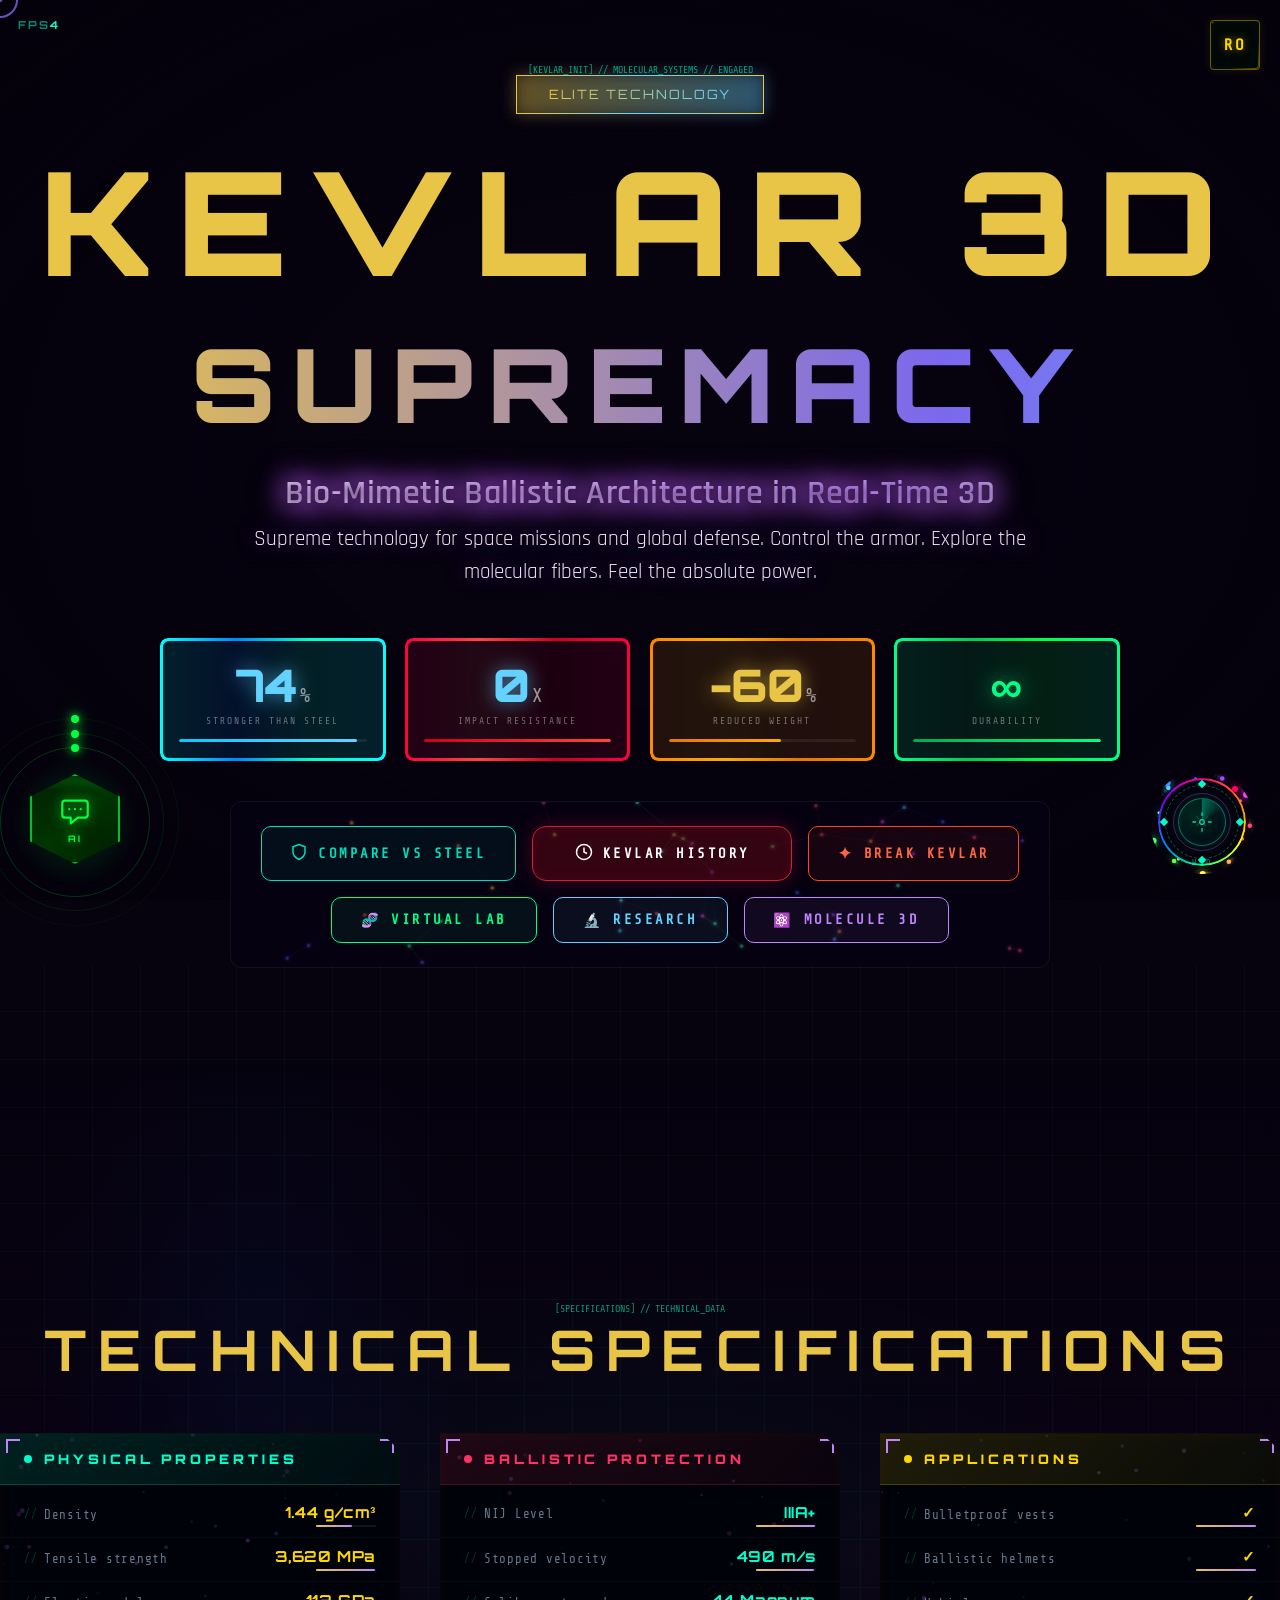
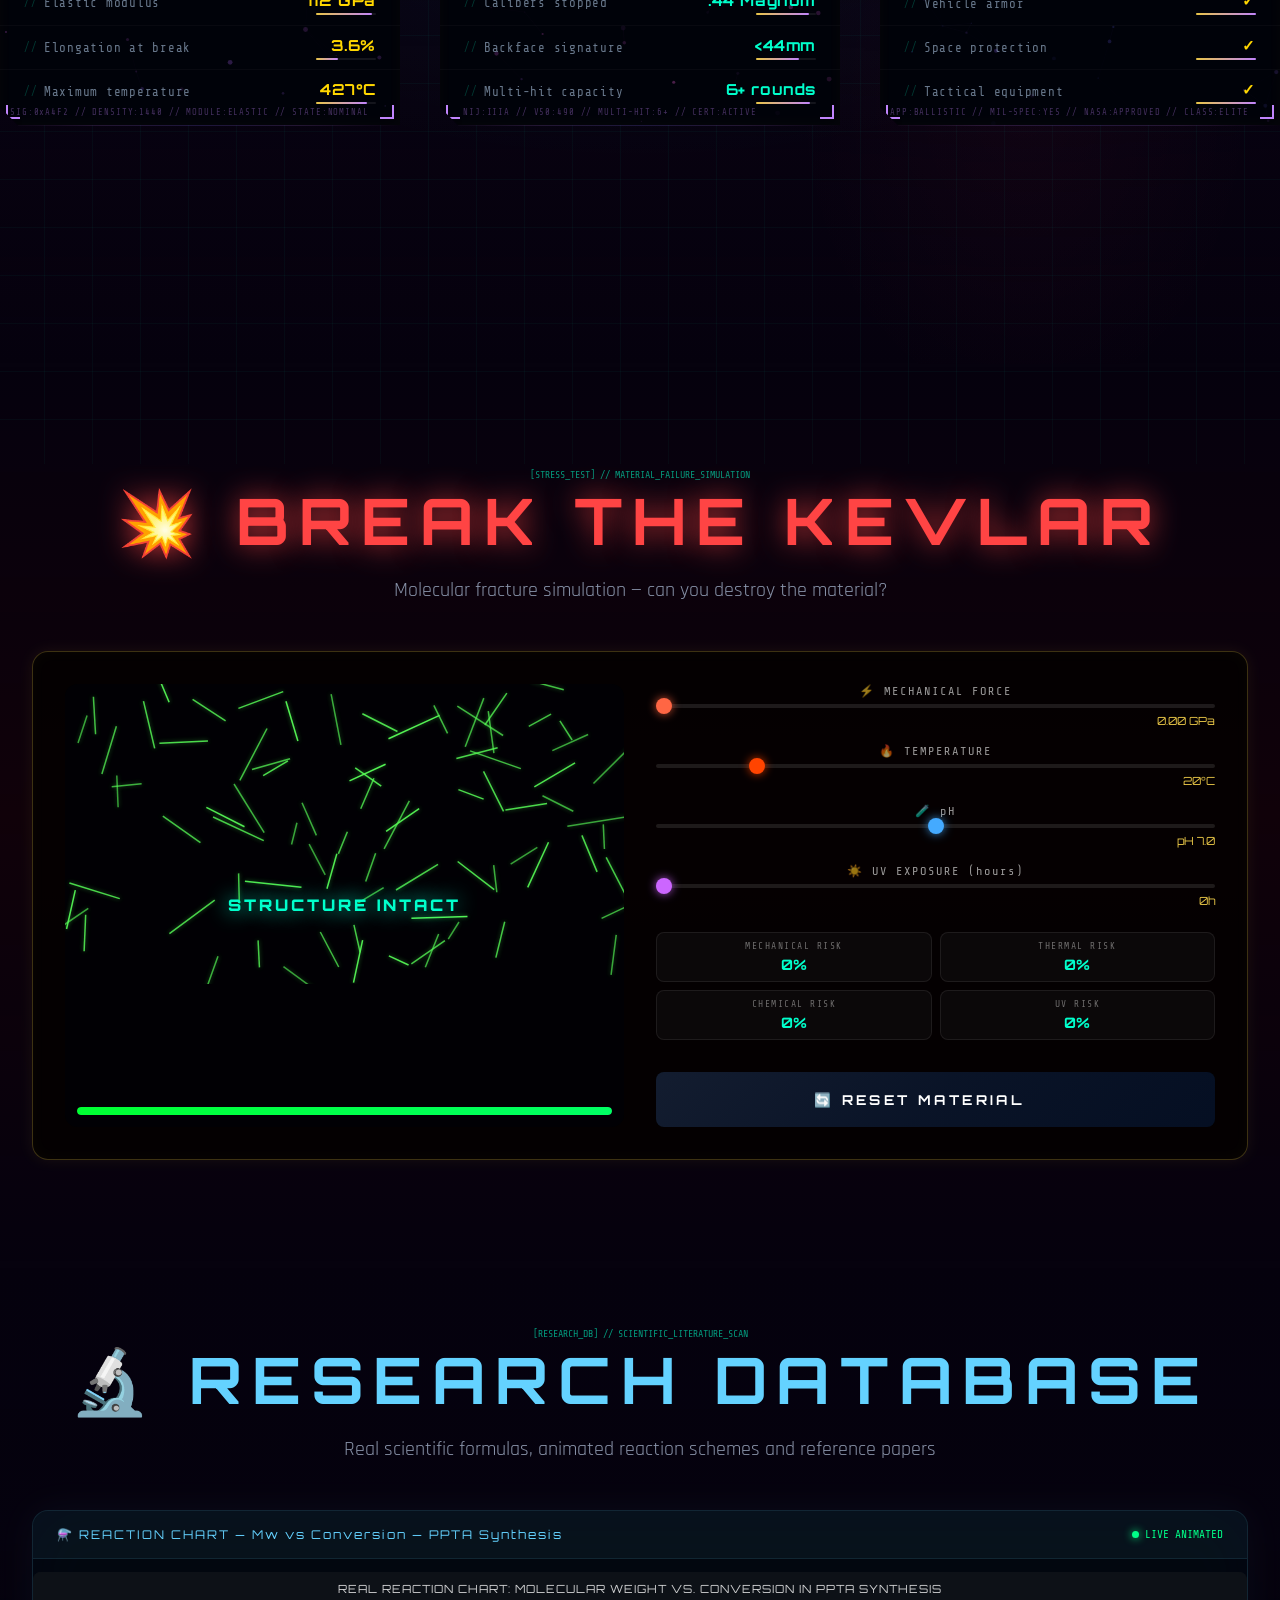
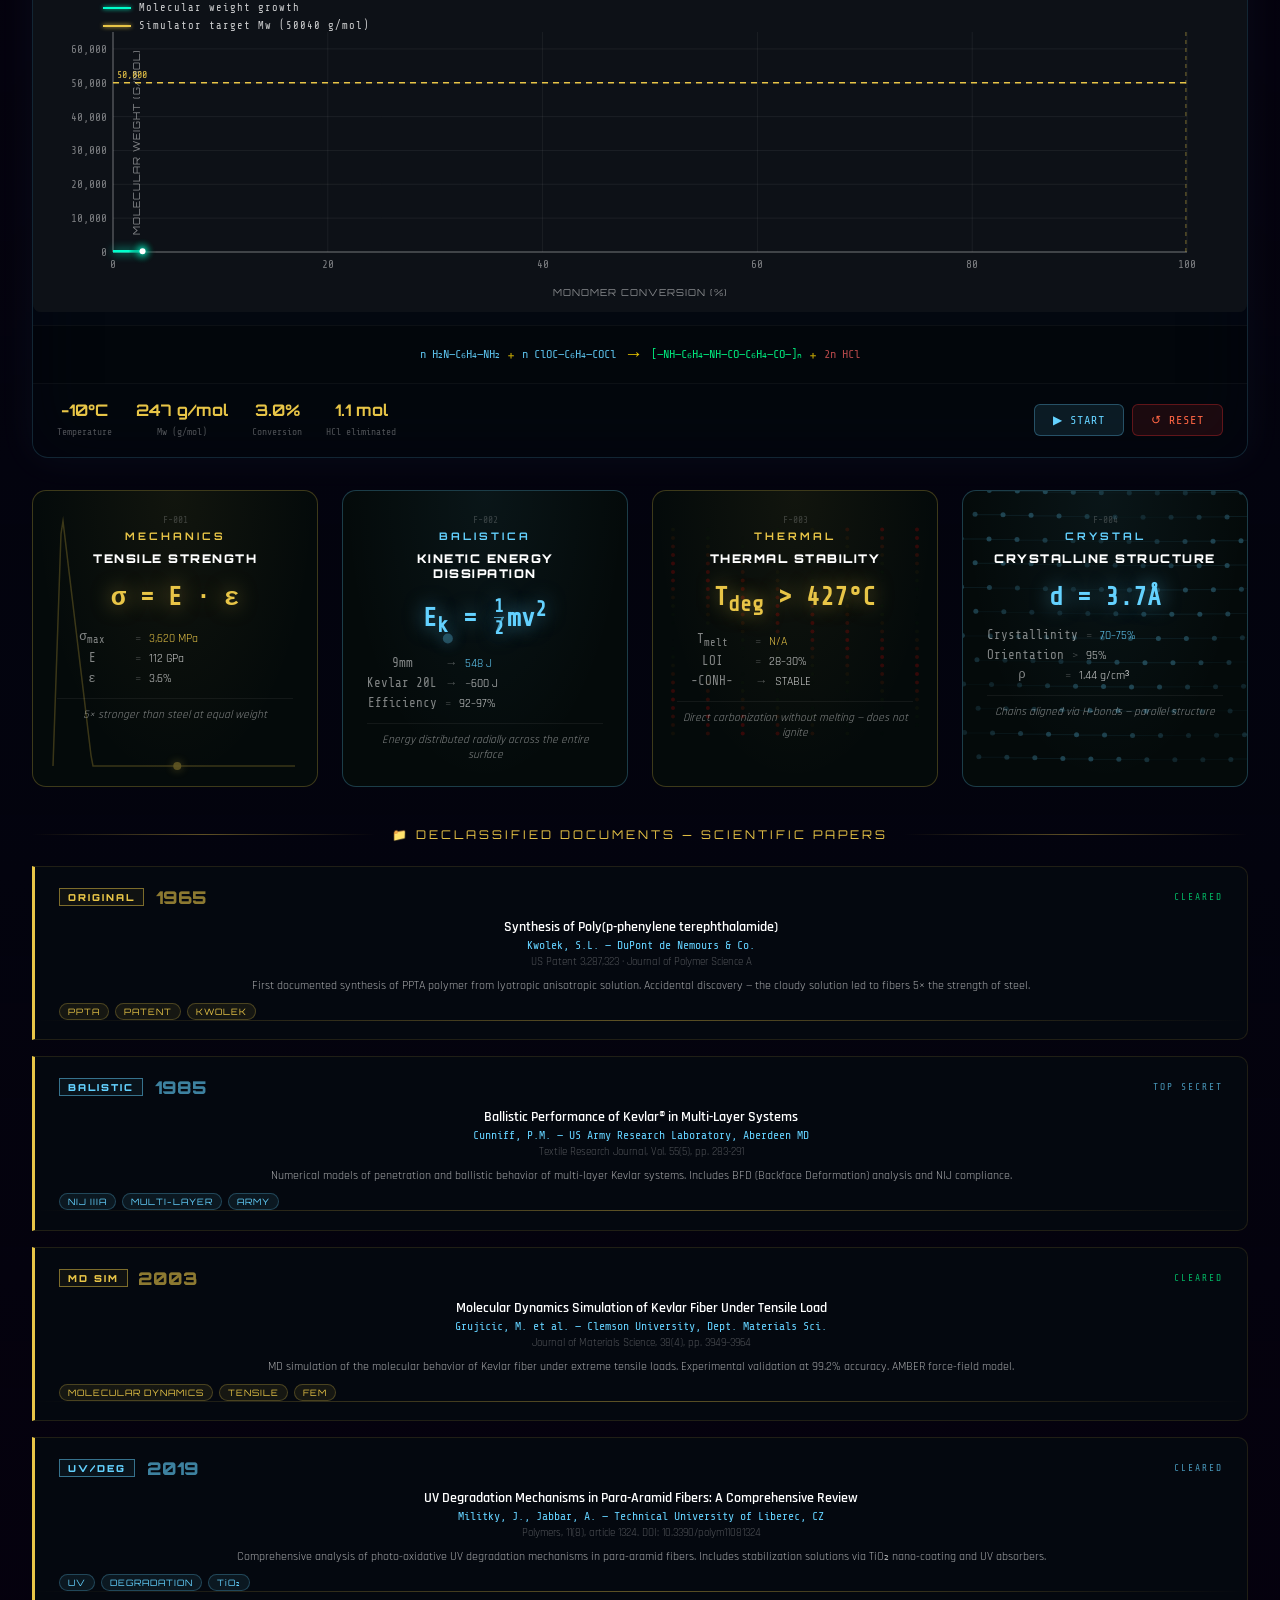
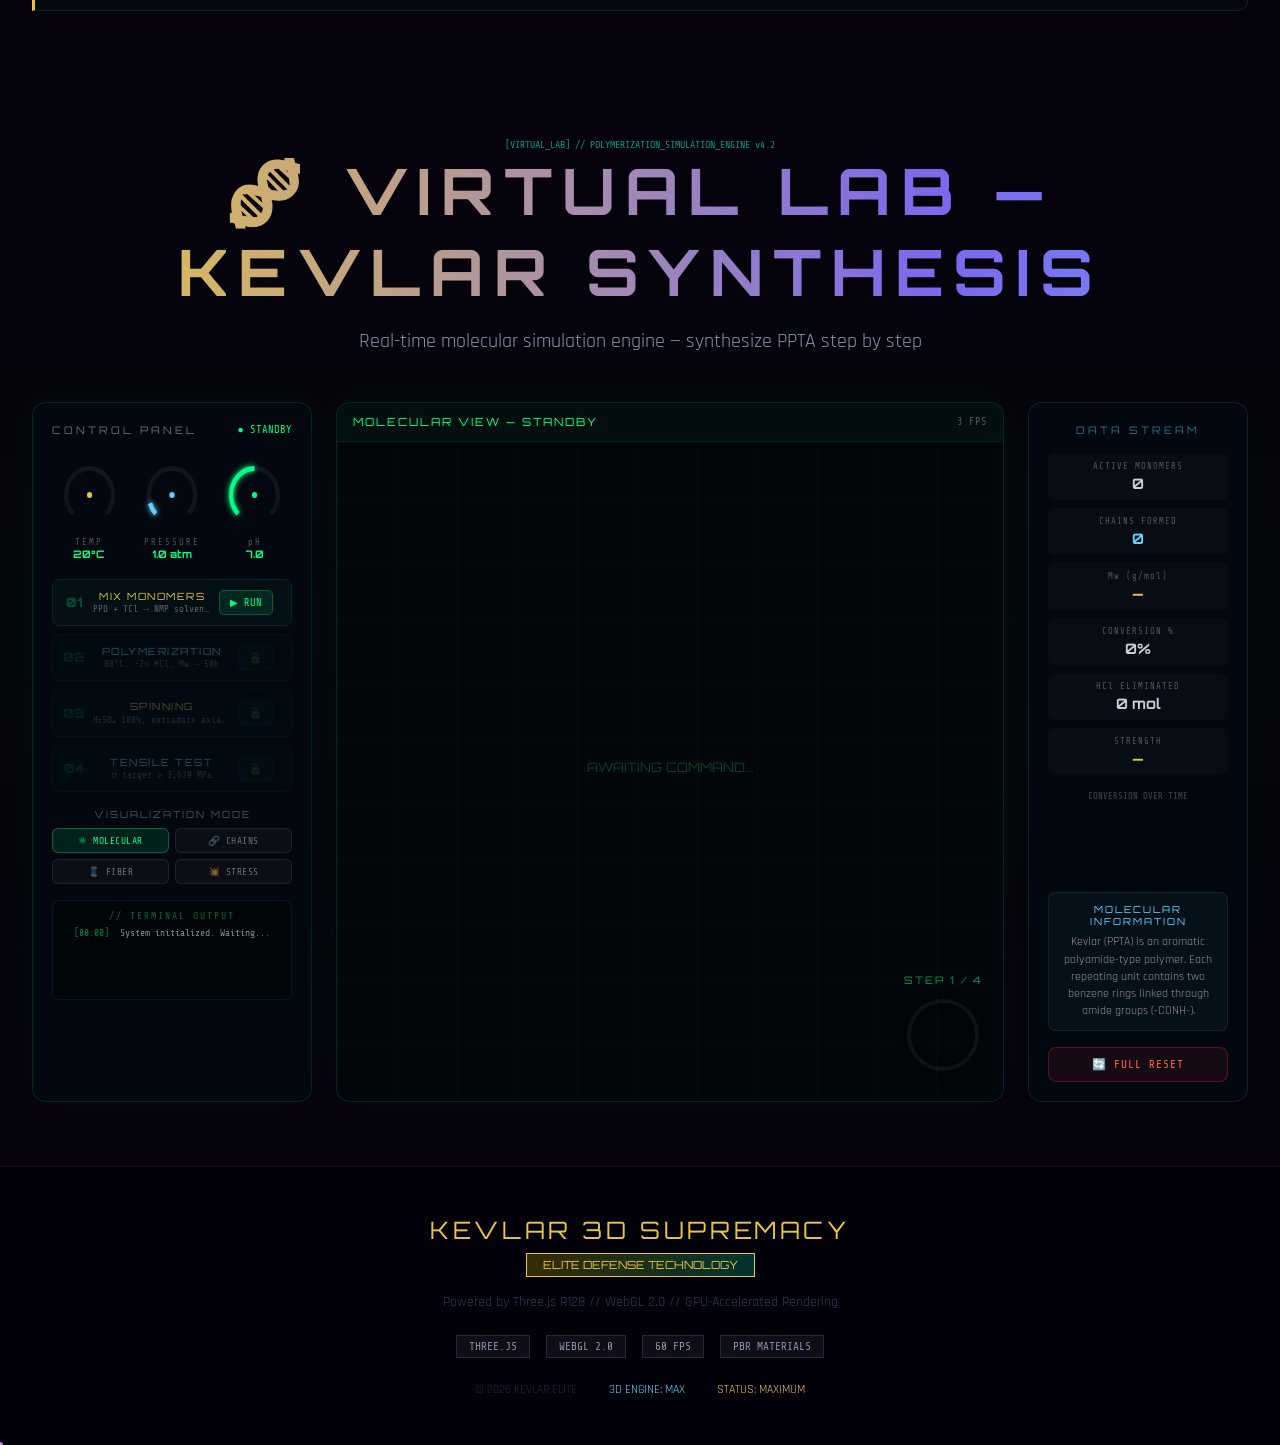
==== commit 6107df71: "Add files via upload" ====
--- a/site_eng/index.html
+++ b/site_eng/index.html
@@ -16,6 +16,41 @@
         href="https://fonts.googleapis.com/css2?family=Orbitron:wght@400;500;700;900&family=Rajdhani:wght@300;400;500;600;700&family=Share+Tech+Mono&display=swap"
         rel="stylesheet">
     <link rel="stylesheet" href="styles.css?v=2">
+    <style>
+        /* ── SCROLL REVEAL ANIMATIONS ── */
+        .scroll-reveal {
+            opacity: 0;
+            transform: translateY(40px);
+            transition: opacity 0.7s cubic-bezier(0.22, 1, 0.36, 1),
+                        transform 0.7s cubic-bezier(0.22, 1, 0.36, 1);
+            will-change: opacity, transform;
+        }
+        .scroll-reveal.visible { opacity: 1; transform: translateY(0); }
+        .scroll-reveal.delay-1 { transition-delay: 0.1s; }
+        .scroll-reveal.delay-2 { transition-delay: 0.2s; }
+        .scroll-reveal.delay-3 { transition-delay: 0.3s; }
+        .scroll-reveal.delay-4 { transition-delay: 0.4s; }
+        .scroll-reveal.delay-5 { transition-delay: 0.5s; }
+        .scroll-reveal-left {
+            opacity: 0;
+            transform: translateX(-40px);
+            transition: opacity 0.7s cubic-bezier(0.22, 1, 0.36, 1),
+                        transform 0.7s cubic-bezier(0.22, 1, 0.36, 1);
+        }
+        .scroll-reveal-left.visible { opacity: 1; transform: translateX(0); }
+        .scroll-reveal-right {
+            opacity: 0;
+            transform: translateX(40px);
+            transition: opacity 0.7s cubic-bezier(0.22, 1, 0.36, 1),
+                        transform 0.7s cubic-bezier(0.22, 1, 0.36, 1);
+        }
+        .scroll-reveal-right.visible { opacity: 1; transform: translateX(0); }
+        @media (prefers-reduced-motion: reduce) {
+            .scroll-reveal, .scroll-reveal-left, .scroll-reveal-right {
+                transition: none; opacity: 1; transform: none;
+            }
+        }
+    </style>
 
     <!-- Video Section Styles -->
     <style>
@@ -1182,9 +1217,9 @@
                 <div class="timeline-wrapper">
                     <div class="timeline-line"></div>
 
-                    <div class="timeline-node" data-year="1965">
-                        <div class="timeline-year-badge military-text gold-glow">1965</div>
-                        <div class="timeline-content tactical-border timeline-ultra-card">
+                    <div class="timeline-node scroll-reveal" data-year="1965">
+                        <div class="timeline-year-badge military-text gold-glow scroll-reveal-left delay-1">1965</div>
+                        <div class="timeline-content tactical-border timeline-ultra-card scroll-reveal delay-2">
                             <h3 class="military-text gold">THE ACCIDENTAL DISCOVERY</h3>
                             <p>Stephanie Kwolek, chemist at DuPont, was working on finding a lightweight fiber for
                                 tires.
@@ -1198,9 +1233,9 @@
                         </div>
                     </div>
 
-                    <div class="timeline-node" data-year="1971">
-                        <div class="timeline-year-badge military-text cyber-glow">1971</div>
-                        <div class="timeline-content tactical-border timeline-ultra-card">
+                    <div class="timeline-node scroll-reveal" data-year="1971">
+                        <div class="timeline-year-badge military-text cyber-glow scroll-reveal-left delay-1">1971</div>
+                        <div class="timeline-content tactical-border timeline-ultra-card scroll-reveal delay-2">
                             <h3 class="military-text cyan">COMMERCIAL PRODUCTION</h3>
                             <p>After 6 years of research and development, Kevlar enters commercial production under the
                                 DuPont patent. First applications: automotive industry and industrial equipment.</p>
@@ -1211,9 +1246,9 @@
                         </div>
                     </div>
 
-                    <div class="timeline-node" data-year="1975">
-                        <div class="timeline-year-badge military-text gold-glow">1975</div>
-                        <div class="timeline-content tactical-border timeline-ultra-card">
+                    <div class="timeline-node scroll-reveal" data-year="1975">
+                        <div class="timeline-year-badge military-text gold-glow scroll-reveal-left delay-1">1975</div>
+                        <div class="timeline-content tactical-border timeline-ultra-card scroll-reveal delay-2">
                             <h3 class="military-text gold">BULLETPROOF VESTS</h3>
                             <p>First application in ballistic protection equipment. Kevlar bulletproof vests begin
                                 saving the lives of police officers and soldiers around the world.</p>
@@ -1224,9 +1259,9 @@
                         </div>
                     </div>
 
-                    <div class="timeline-node" data-year="1988">
-                        <div class="timeline-year-badge military-text cyber-glow">1988</div>
-                        <div class="timeline-content tactical-border timeline-ultra-card">
+                    <div class="timeline-node scroll-reveal" data-year="1988">
+                        <div class="timeline-year-badge military-text cyber-glow scroll-reveal-left delay-1">1988</div>
+                        <div class="timeline-content tactical-border timeline-ultra-card scroll-reveal delay-2">
                             <h3 class="military-text cyan">NASA APPLICATIONS</h3>
                             <p>NASA adopts Kevlar for protecting space crews against micrometeoroids and orbital
                                 debris. The material becomes standard for ISS missions.</p>
@@ -1237,9 +1272,9 @@
                         </div>
                     </div>
 
-                    <div class="timeline-node" data-year="2026">
-                        <div class="timeline-year-badge military-text gold-glow">PREZENT</div>
-                        <div class="timeline-content tactical-border ultra-card">
+                    <div class="timeline-node scroll-reveal" data-year="2026">
+                        <div class="timeline-year-badge military-text gold-glow scroll-reveal-left delay-1">PREZENT</div>
+                        <div class="timeline-content tactical-border ultra-card scroll-reveal delay-2">
                             <canvas class="ultra-card-canvas" id="uc-canvas"></canvas>
                             <div class="uc-corner tl"></div>
                             <div class="uc-corner tr"></div>
@@ -1291,12 +1326,12 @@
                 </div>
 
                 <!-- Technical Documentation Grid -->
-                <div class="data-stream" style="margin-top: 4rem;">[TECHNICAL_DOCS] // MOLECULAR_PROPERTIES</div>
-                <h3 class="military-text section-title cyber-glow" style="font-size: 2rem; margin: 2rem 0;">TECHNICAL
+                <div class="data-stream scroll-reveal" style="margin-top: 4rem;">[TECHNICAL_DOCS] // MOLECULAR_PROPERTIES</div>
+                <h3 class="military-text section-title cyber-glow scroll-reveal delay-1" style="font-size: 2rem; margin: 2rem 0;">TECHNICAL
                     DOCUMENTATION</h3>
 
                 <div class="hud-doc-grid">
-                    <div class="hud-doc-card" data-color="gold">
+                    <div class="hud-doc-card scroll-reveal delay-1" data-color="gold">
                         <div class="hdc-scan"></div>
                         <div class="hdc-corner tl"></div>
                         <div class="hdc-corner tr"></div>
@@ -1324,7 +1359,7 @@
                         </div>
                     </div>
 
-                    <div class="hud-doc-card" data-color="cyan">
+                    <div class="hud-doc-card scroll-reveal delay-2" data-color="cyan">
                         <div class="hdc-scan" style="animation-delay:-1.3s"></div>
                         <div class="hdc-corner tl"></div>
                         <div class="hdc-corner tr"></div>
@@ -1352,7 +1387,7 @@
                         </div>
                     </div>
 
-                    <div class="hud-doc-card" data-color="gold">
+                    <div class="hud-doc-card scroll-reveal delay-3" data-color="gold">
                         <div class="hdc-scan" style="animation-delay:-2.7s"></div>
                         <div class="hdc-corner tl"></div>
                         <div class="hdc-corner tr"></div>
@@ -1381,7 +1416,7 @@
                         </div>
                     </div>
 
-                    <div class="hud-doc-card" data-color="cyan">
+                    <div class="hud-doc-card scroll-reveal delay-4" data-color="cyan">
                         <div class="hdc-scan" style="animation-delay:-0.5s"></div>
                         <div class="hdc-corner tl"></div>
                         <div class="hdc-corner tr"></div>
@@ -1411,7 +1446,7 @@
                         </div>
                     </div>
 
-                    <div class="hud-doc-card" data-color="gold">
+                    <div class="hud-doc-card scroll-reveal delay-3" data-color="gold">
                         <div class="hdc-scan" style="animation-delay:-1.8s"></div>
                         <div class="hdc-corner tl"></div>
                         <div class="hdc-corner tr"></div>
@@ -1440,7 +1475,7 @@
                         </div>
                     </div>
 
-                    <div class="hud-doc-card" data-color="cyan">
+                    <div class="hud-doc-card scroll-reveal delay-4" data-color="cyan">
                         <div class="hdc-scan" style="animation-delay:-3.1s"></div>
                         <div class="hdc-corner tl"></div>
                         <div class="hdc-corner tr"></div>
@@ -1475,7 +1510,7 @@
                     <h3 class="military-text section-title rgb-text" style="font-size: 2rem; margin: 2rem 0;">KEVLAR VS
                         SPIDER SILK</h3>
 
-                    <div class="myth-buster tactical-border glow-card">
+                    <div class="myth-buster tactical-border glow-card scroll-reveal">
                         <div class="myth-header">
                             <span class="myth-icon">🕷️</span>
                             <h4 class="military-text gold">MYTH BUSTED</h4>
@@ -1487,8 +1522,8 @@
                         </p>
                     </div>
 
-                    <div class="silk-compare-grid">
-                        <div class="compare-column tactical-border">
+                    <div class="silk-compare-grid scroll-reveal delay-1">
+                        <div class="compare-column tactical-border scroll-reveal-left delay-2">
                             <h4 class="military-text gold">🧬 SPIDER SILK</h4>
                             <ul>
                                 <li><span class="prop">Strength:</span> <span class="val cyan">Very high</span></li>
@@ -1500,7 +1535,7 @@
                         <div class="compare-vs">
                             <span class="military-text rgb-text">VS</span>
                         </div>
-                        <div class="compare-column tactical-border">
+                        <div class="compare-column tactical-border scroll-reveal-right delay-2">
                             <h4 class="military-text cyan">🛡️ KEVLAR</h4>
                             <ul>
                                 <li><span class="prop">Strength:</span> <span class="val gold">Even higher</span></li>
@@ -1511,7 +1546,7 @@
                         </div>
                     </div>
 
-                    <div class="similarity-note tactical-border">
+                    <div class="similarity-note tactical-border scroll-reveal delay-3">
                         <p><strong class="gold">Why are they similar then?</strong> Both have aligned molecular chains,
                             very strong bonds along the fiber direction, and distribute force along the thread. It's
                             materials physics, not inspiration from nature! 🧠</p>
@@ -1521,7 +1556,7 @@
                 <!-- Stephanie Kwolek Bio -->
                 <div class="bio-section">
                     <div class="data-stream" style="margin-top: 4rem;">[BIOGRAPHY] // INVENTOR_PROFILE</div>
-                    <div class="bio-card tactical-border glow-card">
+                    <div class="bio-card tactical-border glow-card scroll-reveal">
                         <div class="bio-header">
                             <div class="bio-avatar">👩‍🔬</div>
                             <div class="bio-info">
@@ -4061,6 +4096,56 @@
         })();
     </script>
 
+    <!-- ── SCROLL REVEAL ENGINE ── -->
+    <script>
+        (function () {
+            'use strict';
+            const REVEAL_SELECTORS = ['.scroll-reveal', '.scroll-reveal-left', '.scroll-reveal-right'].join(', ');
+
+            function initScrollReveal() {
+                const elements = document.querySelectorAll(REVEAL_SELECTORS);
+                if (!elements.length) return;
+                const observer = new IntersectionObserver((entries) => {
+                    entries.forEach(entry => {
+                        if (entry.isIntersecting) {
+                            entry.target.classList.add('visible');
+                            observer.unobserve(entry.target);
+                        }
+                    });
+                }, { threshold: 0.12, rootMargin: '0px 0px -40px 0px' });
+                elements.forEach(el => observer.observe(el));
+            }
+
+            function observeSectionReveal() {
+                const timelineSection = document.getElementById('timeline-section');
+                if (!timelineSection) return;
+                const sectionObserver = new MutationObserver(() => {
+                    if (!timelineSection.classList.contains('timeline-collapsed')) {
+                        setTimeout(() => {
+                            const els = timelineSection.querySelectorAll(REVEAL_SELECTORS + ':not(.visible)');
+                            const innerObserver = new IntersectionObserver((entries) => {
+                                entries.forEach(entry => {
+                                    if (entry.isIntersecting) {
+                                        entry.target.classList.add('visible');
+                                        innerObserver.unobserve(entry.target);
+                                    }
+                                });
+                            }, { threshold: 0.12, rootMargin: '0px 0px -40px 0px' });
+                            els.forEach(el => innerObserver.observe(el));
+                        }, 100);
+                    }
+                });
+                sectionObserver.observe(timelineSection, { attributes: true, attributeFilter: ['class'] });
+            }
+
+            if (document.readyState === 'loading') {
+                document.addEventListener('DOMContentLoaded', () => { initScrollReveal(); observeSectionReveal(); });
+            } else {
+                initScrollReveal(); observeSectionReveal();
+            }
+        })();
+    </script>
+
 </body>
 
 </html>
--- a/site_eng/styles.css
+++ b/site_eng/styles.css
@@ -6749,9 +6749,21 @@
 
 .hud-doc-grid {
     display: grid;
-    grid-template-columns: repeat(auto-fit, minmax(300px, 1fr));
+    grid-template-columns: repeat(3, 1fr);
     gap: 1.5rem;
     margin-top: 2rem;
+}
+
+@media (max-width: 1100px) {
+    .hud-doc-grid {
+        grid-template-columns: repeat(2, 1fr);
+    }
+}
+
+@media (max-width: 700px) {
+    .hud-doc-grid {
+        grid-template-columns: 1fr;
+    }
 }
 
 .hud-doc-card {
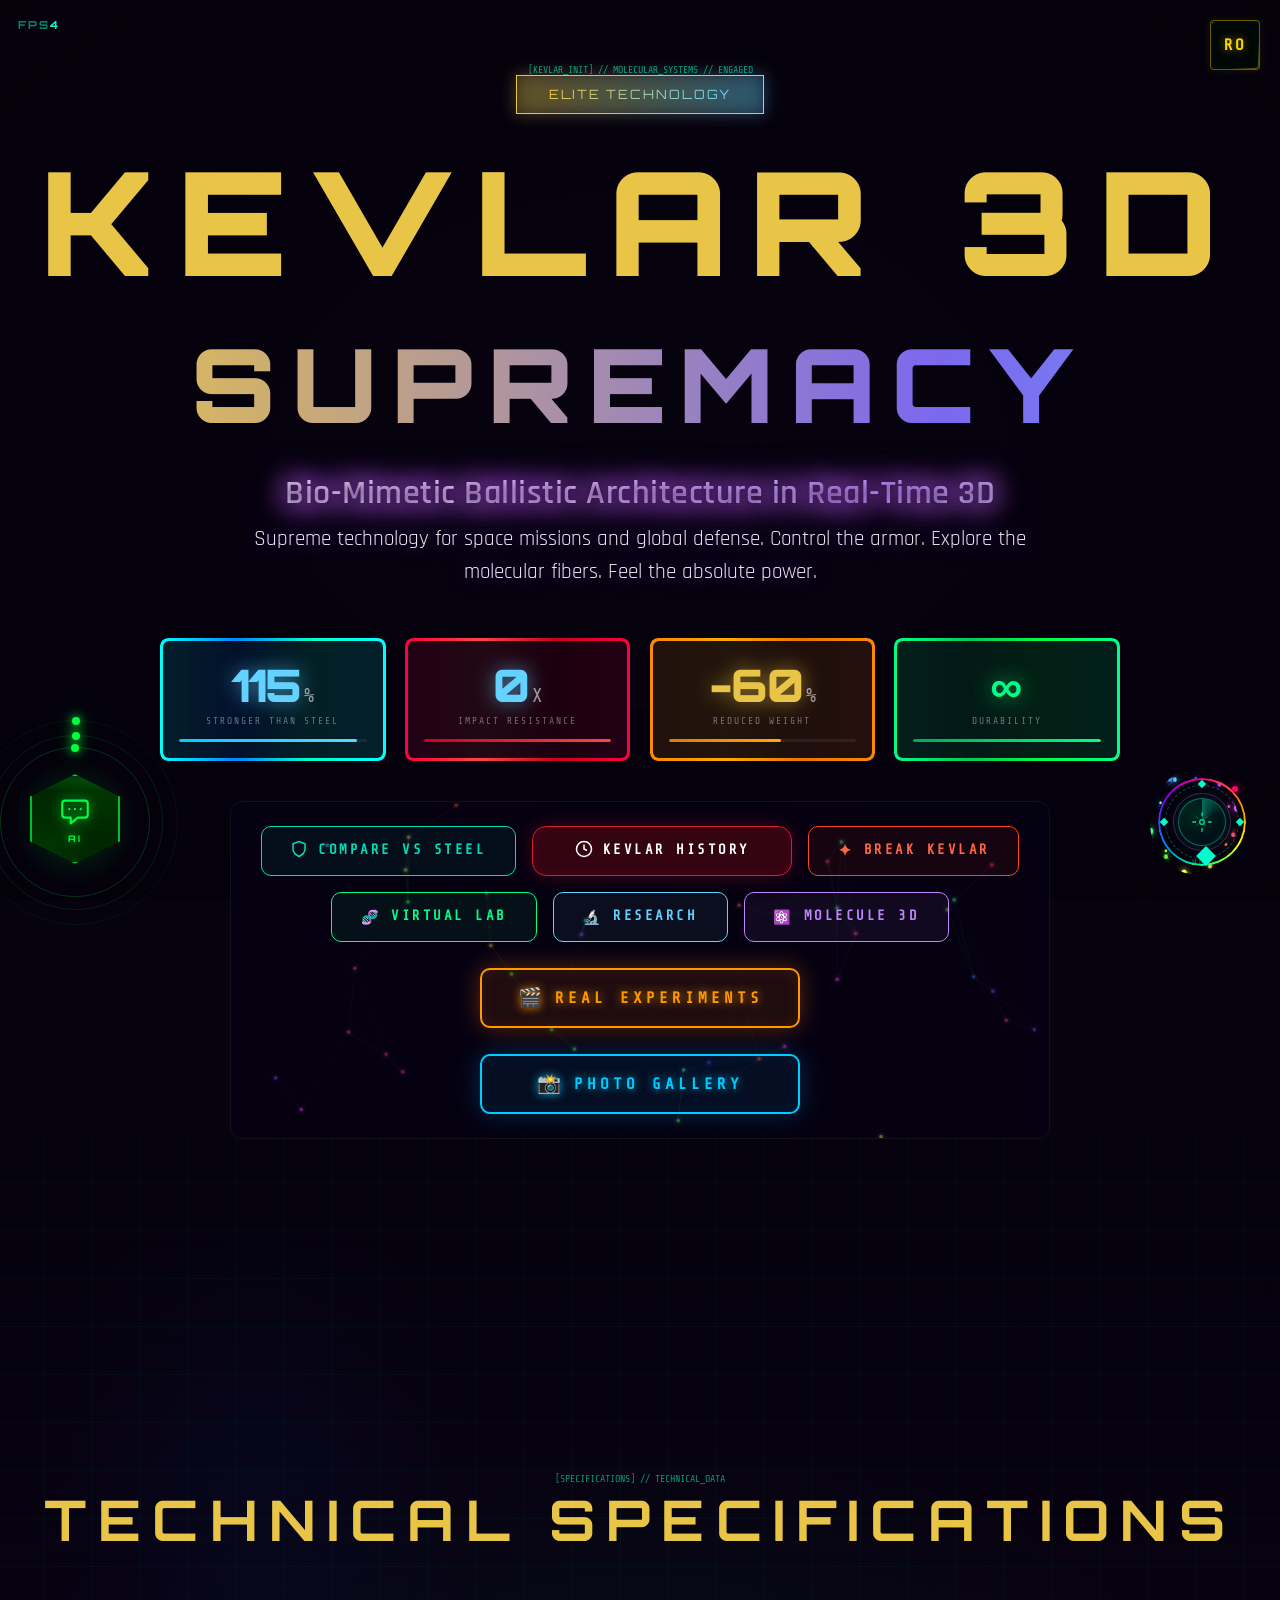
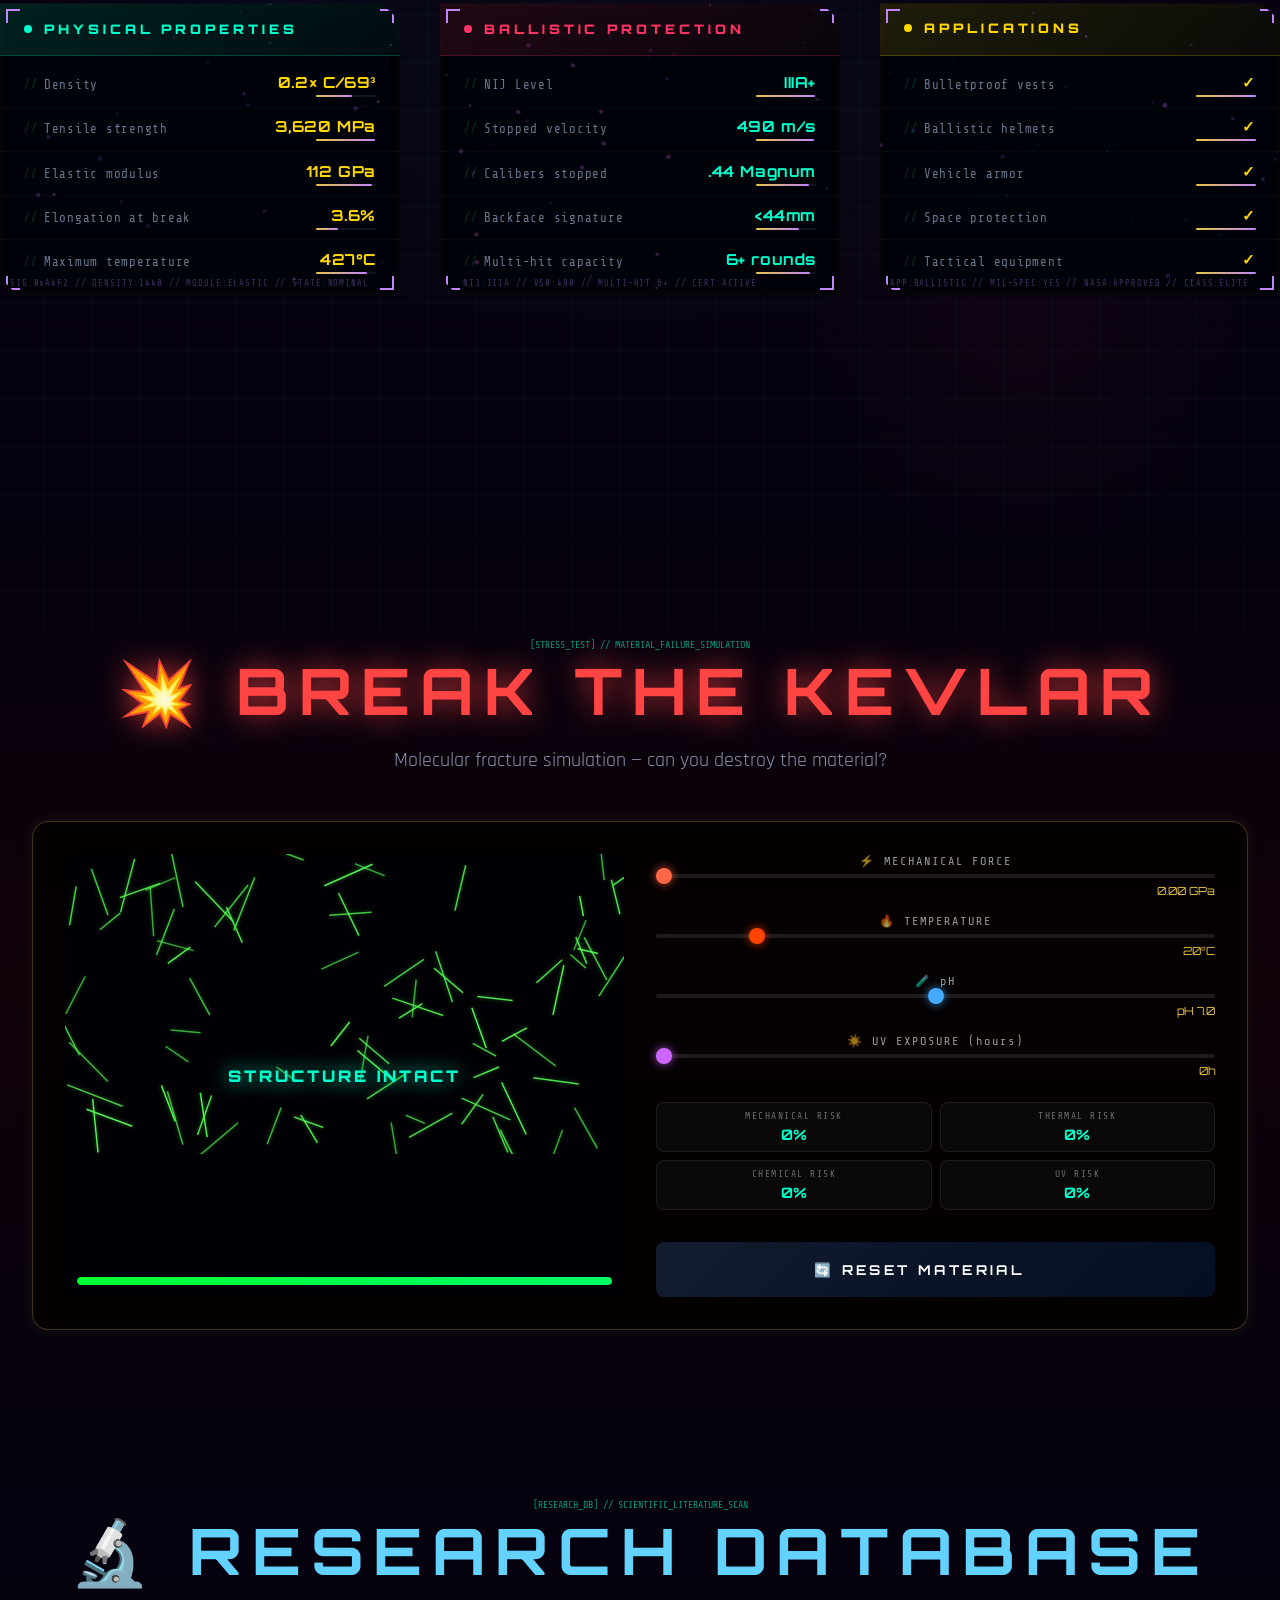
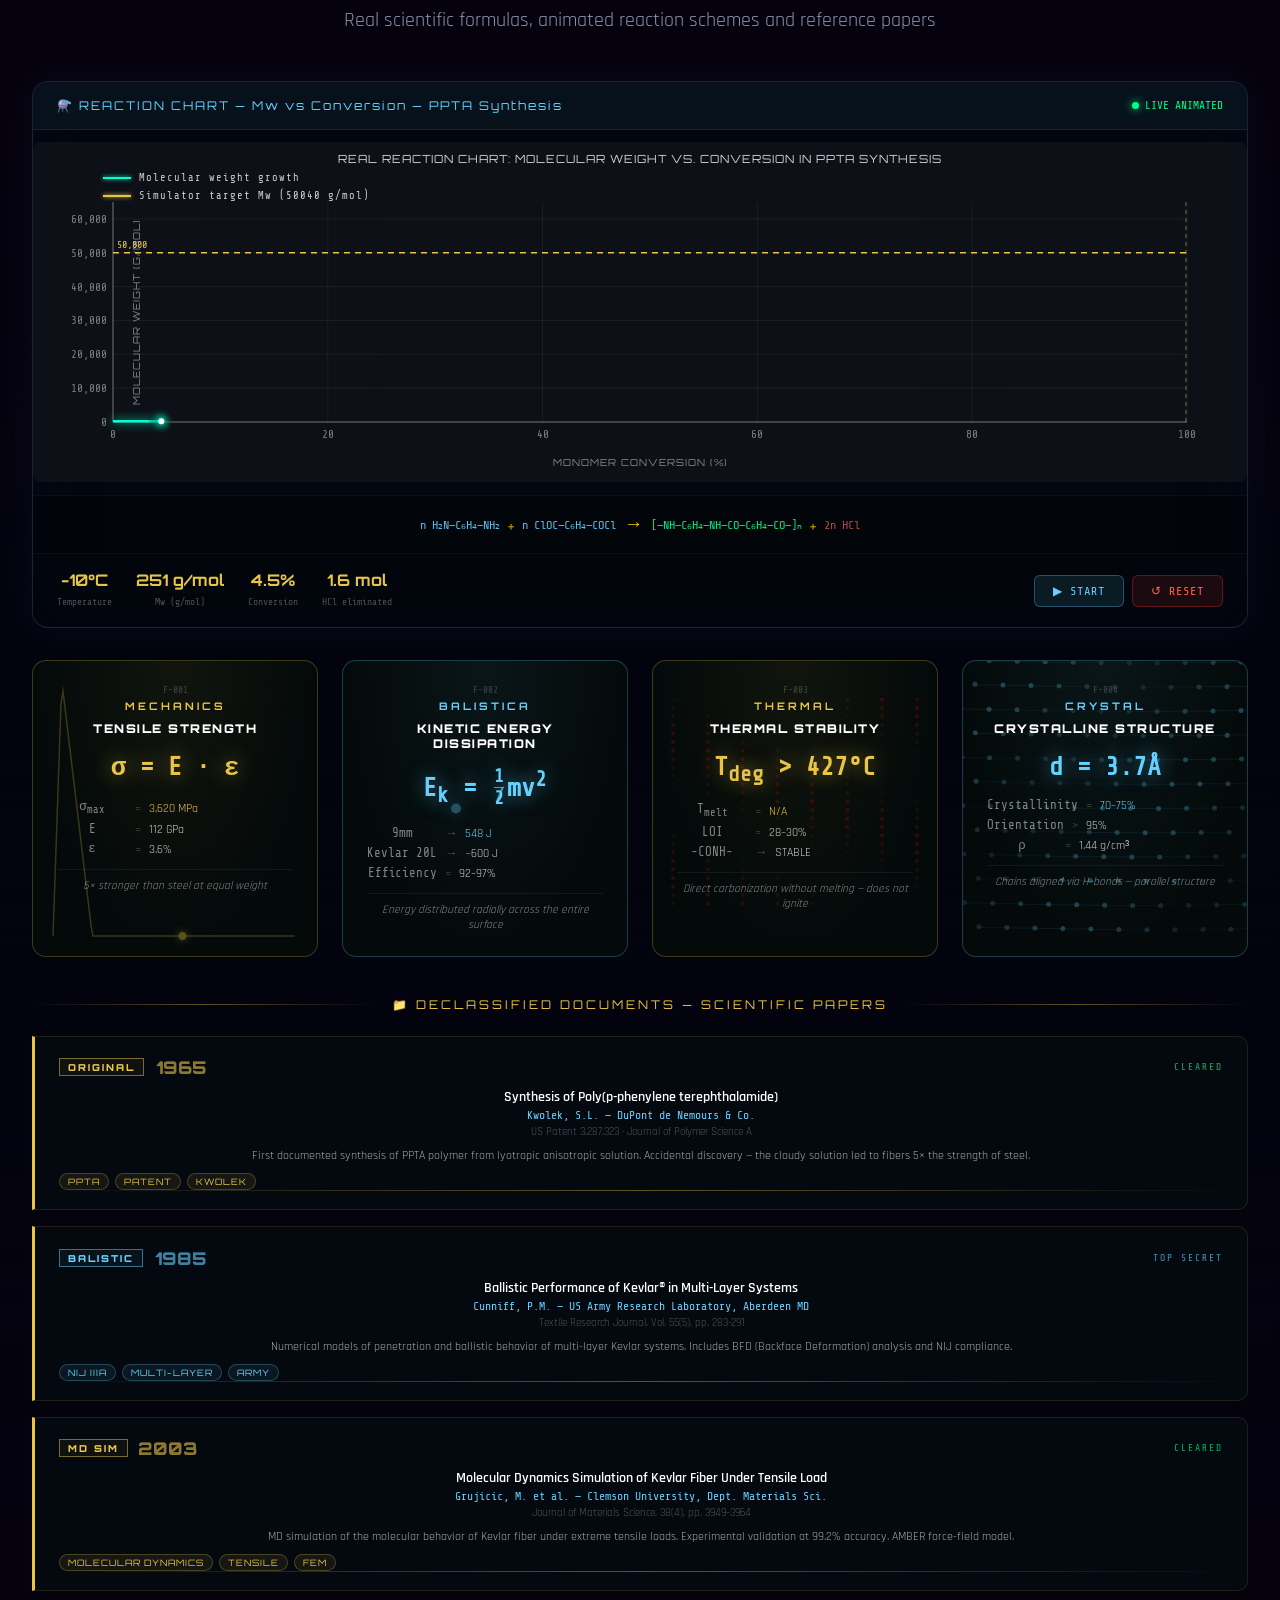
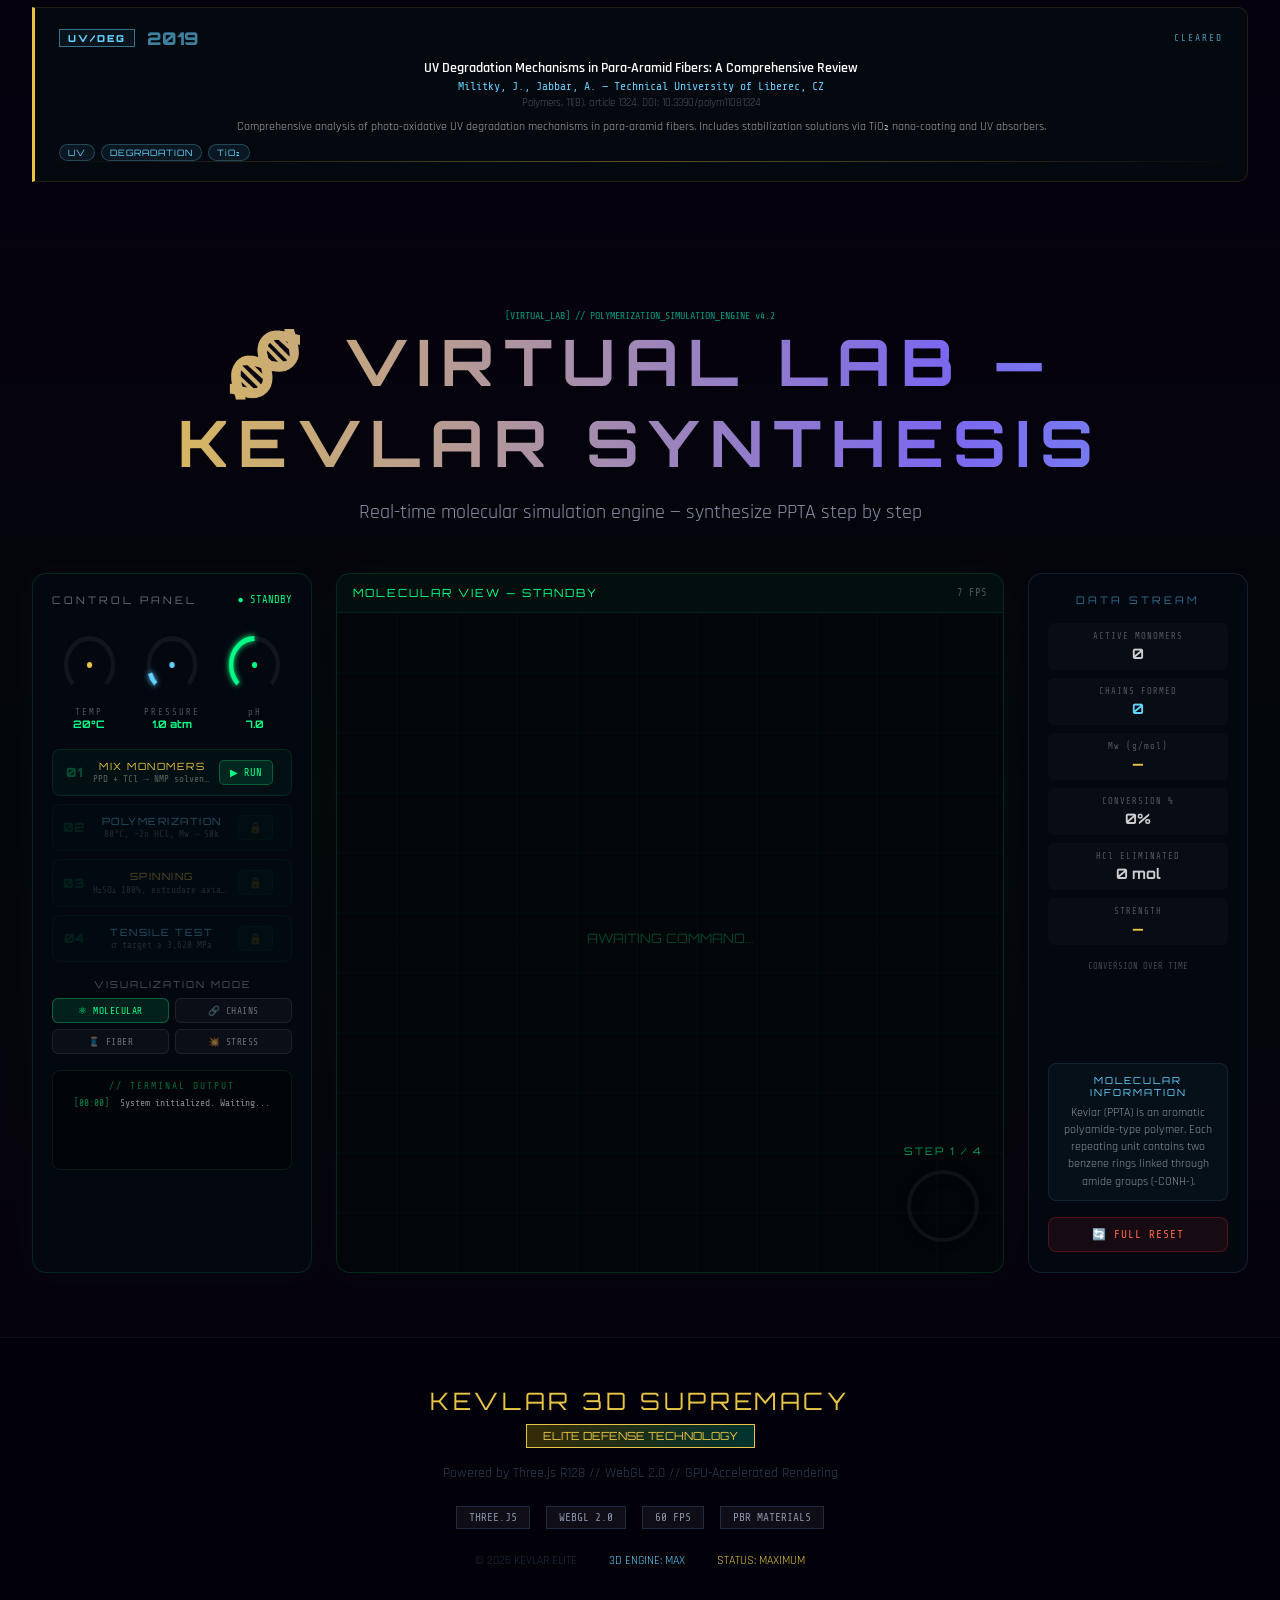
==== commit 697d0ce4: "Add files via upload" ====
--- a/site_eng/index.html
+++ b/site_eng/index.html
@@ -3,7 +3,11 @@
 
 <head>
     <meta charset="UTF-8">
-    <meta name="viewport" content="width=device-width, initial-scale=1.0">
+    <meta name="viewport" content="width=device-width, initial-scale=1.0, maximum-scale=5.0">
+    <style>
+        *, *::before, *::after { box-sizing: border-box; }
+        img, canvas, video, iframe { max-width: 100%; height: auto; }
+    </style>
     <title>KEVLAR 3D SUPREMACY - Elite Defense Systems</title>
     <script src="https://cdnjs.cloudflare.com/ajax/libs/three.js/r128/three.min.js"></script>
     <script src="https://cdn.jsdelivr.net/npm/three@0.128.0/examples/js/shaders/CopyShader.js"></script>
@@ -190,6 +194,10 @@
             display: block;
             filter: contrast(1.1) saturate(0.9);
             opacity: 0.95;
+        }
+        @keyframes orangePulse {
+            0%   { box-shadow: 0 0 18px rgba(255,120,0,0.3), inset 0 0 10px rgba(255,100,0,0.05); }
+            100% { box-shadow: 0 0 35px rgba(255,150,0,0.6), inset 0 0 20px rgba(255,120,0,0.15); }
         }
     </style>
 </head>
@@ -819,7 +827,43 @@
                             <span class="rcn-label military-text">MOLECULE 3D</span>
                         </button>
                     </div>
+                    <!-- Experiments row -->
+                    <div class="rcn-row rcn-experiments" style="justify-content:center;margin-top:10px;">
+                        <button onclick="window.location.href='experiment/index_en.html'"
+                            class="rcn-btn rcn-btn-wide"
+                            style="min-width:320px;height:60px;font-size:1rem;letter-spacing:3px;
+                                   border:2px solid #ff9900 !important;
+                                   color:#ff9900 !important;
+                                   background:rgba(255,120,0,0.1) !important;
+                                   box-shadow:0 0 25px rgba(255,120,0,0.35),inset 0 0 15px rgba(255,100,0,0.1) !important;
+                                   text-shadow:0 0 10px rgba(255,153,0,0.8) !important;
+                                   animation:orangePulse 2s infinite alternate !important;">
+                            <span class="rcn-icon" style="font-size:1.2rem;">🎬</span>
+                            <span class="rcn-label military-text" style="font-size:1rem;letter-spacing:4px;font-weight:700;">REAL EXPERIMENTS</span>
+                        </button>
+                    </div>
+                    <!-- Gallery row: full-width -->
+                    <div class="rcn-row" style="justify-content:center;margin-top:10px;">
+                        <button onclick="window.location.href='../photos/index_eng.html'"
+                            class="rcn-btn rcn-btn-wide"
+                            style="min-width:320px;height:60px;font-size:1rem;letter-spacing:3px;
+                                   border:2px solid #00ccff !important;
+                                   color:#00ccff !important;
+                                   background:rgba(0,180,255,0.07) !important;
+                                   box-shadow:0 0 25px rgba(0,180,255,0.25),inset 0 0 15px rgba(0,150,255,0.08) !important;
+                                   text-shadow:0 0 10px rgba(0,200,255,0.8) !important;
+                                   animation:galeriePulse 2s infinite alternate !important;">
+                            <span class="rcn-icon" style="font-size:1.2rem;">📸</span>
+                            <span class="rcn-label military-text" style="font-size:1rem;letter-spacing:4px;font-weight:700;">PHOTO GALLERY</span>
+                        </button>
+                    </div>
                 </div>
+                <style>
+                    @keyframes galeriePulse {
+                        0%  { box-shadow: 0 0 18px rgba(0,180,255,0.2), inset 0 0 10px rgba(0,150,255,0.05); }
+                        100%{ box-shadow: 0 0 35px rgba(0,200,255,0.5), inset 0 0 20px rgba(0,170,255,0.12); }
+                    }
+                </style>
 
 
             </div>
@@ -2175,1153 +2219,1604 @@
     <script src="app.js"></script>
 
     <!-- ══════════════════════════════════════════════
-     KEVLAR AI CHATBOT — BOTTOM LEFT
+     KEVLAR AI CHATBOT (ELITE v3) — BOTTOM LEFT
 ══════════════════════════════════════════════ -->
-    <style>
-        :root {
-            --kg: #00ff41;
-            --kg2: #009922;
-            --kg3: #004410;
-            --kborder: rgba(0, 255, 65, 0.3);
-        }
-
-        .kc-launcher {
-            position: fixed;
-            bottom: 30px;
-            left: 30px;
-            z-index: 9000;
-            perspective: 600px;
-        }
-
-        .kc-orbit {
-            position: absolute;
-            border-radius: 50%;
-            border: 1px solid rgba(0, 255, 65, 0.18);
-            top: 50%;
-            left: 50%;
-            pointer-events: none;
-        }
-
-        .kc-orbit:nth-child(1) {
-            width: 150px;
-            height: 150px;
-            margin: -75px 0 0 -75px;
-            animation: kcorbitX 4s linear infinite;
-            border-color: rgba(0, 255, 65, 0.2);
-        }
-
-        .kc-orbit:nth-child(2) {
-            width: 178px;
-            height: 178px;
-            margin: -89px 0 0 -89px;
-            animation: kcorbitY 6s linear infinite reverse;
-            border-color: rgba(0, 255, 65, 0.1);
-        }
-
-        .kc-orbit:nth-child(3) {
-            width: 208px;
-            height: 208px;
-            margin: -104px 0 0 -104px;
-            animation: kcorbitZ 8s linear infinite;
-            border-color: rgba(0, 255, 65, 0.06);
-        }
-
-        .kc-orbit-dot {
-            position: absolute;
-            top: -4px;
-            left: 50%;
-            margin-left: -4px;
-            width: 8px;
-            height: 8px;
-            border-radius: 50%;
-            background: var(--kg);
-            box-shadow: 0 0 10px var(--kg), 0 0 20px rgba(0, 255, 65, 0.6);
-        }
-
-        .kc-halo {
-            position: absolute;
-            top: 50%;
-            left: 50%;
-            transform: translate(-50%, -50%);
-            width: 130px;
-            height: 130px;
-            border-radius: 50%;
-            background: radial-gradient(circle, rgba(0, 255, 65, 0.18) 0%, transparent 70%);
-            animation: kcHalo 2s ease-in-out infinite alternate;
-            pointer-events: none;
-        }
-
-        .kc-btn {
-            position: relative;
-            z-index: 10;
-            width: 90px;
-            height: 90px;
-            cursor: pointer;
-            transform-style: preserve-3d;
-            animation: kcFloat 3s ease-in-out infinite, kcGlow 10s linear infinite;
-            outline: none;
-            border: none;
-            background: none;
-        }
-
-        .kc-hex {
-            position: absolute;
-            inset: 0;
-            clip-path: polygon(50% 0%, 100% 25%, 100% 75%, 50% 100%, 0% 75%, 0% 25%);
-            display: flex;
-            align-items: center;
-            justify-content: center;
-            transform-style: preserve-3d;
-        }
-
-        .kc-face {
-            position: absolute;
-            inset: 0;
-            clip-path: polygon(50% 0%, 100% 25%, 100% 75%, 50% 100%, 0% 75%, 0% 25%);
-            background: linear-gradient(135deg, #001a00 0%, #003300 50%, #001800 100%);
-            border: 2px solid rgba(0, 255, 65, 0.7);
-            box-shadow: 0 0 30px rgba(0, 255, 65, 0.4), 0 0 60px rgba(0, 255, 65, 0.15), inset 0 0 30px rgba(0, 255, 65, 0.08);
-            animation: kcHexGlow 2s ease-in-out infinite alternate;
-        }
-
-        .kc-icon {
-            position: relative;
-            z-index: 5;
-            display: flex;
-            align-items: center;
-            justify-content: center;
-            flex-direction: column;
-            gap: 4px;
-            pointer-events: none;
-        }
-
-        .kc-icon svg {
-            width: 34px;
-            height: 34px;
-            fill: none;
-            stroke: var(--kg);
-            stroke-width: 1.5;
-            filter: drop-shadow(0 0 6px rgba(0, 255, 65, 0.9));
-            animation: kcIconPulse 2s ease-in-out infinite alternate;
-        }
-
-        .kc-label {
-            font-family: 'Orbitron', monospace;
-            font-size: 9px;
-            letter-spacing: 2px;
-            font-weight: 700;
-            color: var(--kg);
-            text-shadow: 0 0 8px rgba(0, 255, 65, 0.9);
-        }
-
-        .kc-scan {
-            position: absolute;
-            top: -5%;
-            left: 0;
-            right: 0;
-            height: 25%;
-            background: linear-gradient(transparent, rgba(0, 255, 65, 0.12), transparent);
-            animation: kcScan 2.5s linear infinite;
-            pointer-events: none;
-            z-index: 6;
-            clip-path: polygon(50% 0%, 100% 25%, 100% 75%, 50% 100%, 0% 75%, 0% 25%);
-        }
-
-        .kc-ripple {
-            position: absolute;
-            top: 50%;
-            left: 50%;
-            width: 10px;
-            height: 10px;
-            border-radius: 50%;
-            border: 2px solid var(--kg);
-            transform: translate(-50%, -50%) scale(0);
-            opacity: 0;
-            pointer-events: none;
-        }
-
-        .kc-ripple.go {
-            animation: kcRipple 0.6s ease-out forwards;
-        }
-
-        .kc-notif {
-            position: absolute;
-            top: -6px;
-            right: -6px;
-            z-index: 20;
-            width: 22px;
-            height: 22px;
-            border-radius: 50%;
-            background: var(--kg);
-            display: flex;
-            align-items: center;
-            justify-content: center;
-            font-size: 10px;
-            font-weight: 700;
-            color: #000;
-            box-shadow: 0 0 10px var(--kg), 0 0 20px rgba(0, 255, 65, 0.5);
-            animation: kcNotif 1s ease-in-out infinite alternate;
-            font-family: 'Share Tech Mono', monospace;
-        }
-
-        /* Chat panel */
-        .kc-panel {
-            position: fixed;
-            bottom: 165px;
-            left: 30px;
-            width: min(760px, calc(100vw - 48px));
-            z-index: 8999;
-            transform-origin: bottom left;
-            transform: scale(0.85) translateY(20px);
-            opacity: 0;
-            pointer-events: none;
-            transition: transform 0.4s cubic-bezier(.34, 1.56, .64, 1), opacity 0.3s ease;
-        }
-
-        .kc-panel.open {
-            transform: scale(1) translateY(0);
-            opacity: 1;
-            pointer-events: all;
-        }
-
-        .kc-inner {
-            border: 1px solid rgba(0, 255, 65, 0.3);
-            background: #020d04;
-            position: relative;
-            overflow: hidden;
-            box-shadow: 0 0 0 1px rgba(0, 255, 65, 0.06), 0 0 30px rgba(0, 255, 65, 0.12), 0 0 80px rgba(0, 255, 65, 0.05), inset 0 0 40px rgba(0, 0, 0, 0.6);
-            animation: kcBorderPulse 3s ease-in-out infinite alternate;
-        }
-
-        .kc-c {
-            position: absolute;
-            width: 14px;
-            height: 14px;
-            z-index: 20;
-        }
-
-        .kc-c::before,
-        .kc-c::after {
-            content: '';
-            position: absolute;
-            background: var(--kg);
-            box-shadow: 0 0 6px var(--kg);
-        }
-
-        .kc-c.tl {
-            top: 0;
-            left: 0
-        }
-
-        .kc-c.tl::before {
-            top: 0;
-            left: 0;
-            width: 100%;
-            height: 1px
-        }
-
-        .kc-c.tl::after {
-            top: 0;
-            left: 0;
-            width: 1px;
-            height: 100%
-        }
-
-        .kc-c.tr {
-            top: 0;
-            right: 0
-        }
-
-        .kc-c.tr::before {
-            top: 0;
-            right: 0;
-            width: 100%;
-            height: 1px
-        }
-
-        .kc-c.tr::after {
-            top: 0;
-            right: 0;
-            width: 1px;
-            height: 100%
-        }
-
-        .kc-c.bl {
-            bottom: 0;
-            left: 0
-        }
-
-        .kc-c.bl::before {
-            bottom: 0;
-            left: 0;
-            width: 100%;
-            height: 1px
-        }
-
-        .kc-c.bl::after {
-            bottom: 0;
-            left: 0;
-            width: 1px;
-            height: 100%
-        }
-
-        .kc-c.br {
-            bottom: 0;
-            right: 0
-        }
-
-        .kc-c.br::before {
-            bottom: 0;
-            right: 0;
-            width: 100%;
-            height: 1px
-        }
-
-        .kc-c.br::after {
-            bottom: 0;
-            right: 0;
-            width: 1px;
-            height: 100%
-        }
-
-        .kc-topbar {
-            padding: 9px 16px;
-            display: flex;
-            align-items: center;
-            justify-content: space-between;
-            background: rgba(0, 255, 65, 0.03);
-            position: relative;
-        }
-
-        .kc-topbar::after {
-            content: '';
-            position: absolute;
-            bottom: 0;
-            left: 0;
-            right: 0;
-            height: 1px;
-            background: linear-gradient(90deg, transparent, var(--kg), rgba(0, 255, 65, 0.3), var(--kg), transparent);
-            background-size: 200%;
-            animation: kcShimmer 3s linear infinite;
-        }
-
-        .kc-topleft {
-            display: flex;
-            align-items: center;
-            gap: 10px;
-        }
-
-        .kc-dot {
-            width: 7px;
-            height: 7px;
-            border-radius: 50%;
-            background: var(--kg);
-            box-shadow: 0 0 8px var(--kg), 0 0 16px rgba(0, 255, 65, 0.4);
-            animation: kcDotPulse 2s ease-in-out infinite;
-        }
-
-        .kc-title {
-            font-family: 'Orbitron', monospace;
-            font-size: 11px;
-            font-weight: 700;
-            letter-spacing: 4px;
-            color: var(--kg);
-            text-shadow: 0 0 8px rgba(0, 255, 65, 0.4);
-        }
-
-        .kc-topright {
-            display: flex;
-            align-items: center;
-            gap: 12px;
-        }
-
-        .kc-status {
-            font-size: 9px;
-            letter-spacing: 1px;
-            color: var(--kg2);
-        }
-
-        .kc-status span {
-            color: var(--kg);
-        }
-
-        .kc-closebtn {
-            background: transparent;
-            border: 1px solid rgba(0, 255, 65, 0.3);
-            color: var(--kg2);
-            font-family: 'Share Tech Mono', monospace;
-            font-size: 11px;
-            width: 24px;
-            height: 24px;
-            cursor: pointer;
-            display: flex;
-            align-items: center;
-            justify-content: center;
-            transition: all 0.15s;
-            padding: 0;
-        }
-
-        .kc-closebtn:hover {
-            border-color: var(--kg);
-            color: var(--kg);
-            background: rgba(0, 255, 65, 0.08);
-        }
-
-        .kc-marquee {
-            border-bottom: 1px solid rgba(0, 255, 65, 0.08);
-            overflow: hidden;
-            padding: 4px 0;
-            background: rgba(0, 255, 65, 0.02);
-        }
-
-        .kc-marq-inner {
-            display: inline-block;
-            white-space: nowrap;
-            font-size: 9px;
-            letter-spacing: 1.5px;
-            color: var(--kg2);
-            animation: kcMarquee 20s linear infinite;
-        }
-
-        .kc-marq-inner span {
-            color: var(--kg);
-        }
-
-        .kc-msgs {
-            height: min(340px, 45vh);
-            overflow-y: auto;
-            padding: 14px 16px;
-            display: flex;
-            flex-direction: column;
-            gap: 12px;
-            scroll-behavior: smooth;
-        }
-
-        .kc-msgs::-webkit-scrollbar {
-            width: 2px;
-        }
-
-        .kc-msgs::-webkit-scrollbar-thumb {
-            background: rgba(0, 255, 65, 0.25);
-        }
-
-        .kc-msg {
-            display: flex;
-            flex-direction: column;
-            gap: 4px;
-            animation: kcMsgIn 0.3s cubic-bezier(.34, 1.56, .64, 1) both;
-        }
-
-        .kc-meta {
-            font-size: 9px;
-            letter-spacing: 1.5px;
-            color: var(--kg2);
-            display: flex;
-            align-items: center;
-            gap: 7px;
-        }
-
-        .kc-msg.kc-user .kc-meta {
-            justify-content: flex-end;
-        }
-
-        .kc-tag {
-            border: 1px solid rgba(0, 255, 65, 0.25);
-            padding: 1px 5px;
-            font-size: 8px;
-            letter-spacing: 1px;
-            color: var(--kg2);
-        }
-
-        .kc-bubble {
-            font-size: 13px;
-            line-height: 1.67;
-            border: 1px solid rgba(0, 255, 65, 0.12);
-            padding: 10px 13px;
-            max-width: 88%;
-            position: relative;
-            overflow: hidden;
-            font-family: 'Share Tech Mono', monospace;
-            color: var(--kg);
-        }
-
-        .kc-bubble::after {
-            content: '';
-            position: absolute;
-            top: 0;
-            left: -120%;
-            width: 60%;
-            height: 100%;
-            background: linear-gradient(90deg, transparent, rgba(0, 255, 65, 0.04), transparent);
-            animation: kcGlare 6s ease-in-out infinite;
-        }
-
-        .kc-msg.kc-ai .kc-bubble {
-            background: rgba(0, 255, 65, 0.02);
-            border-left: 2px solid rgba(0, 255, 65, 0.5);
-            align-self: flex-start;
-            max-width: 100%;
-        }
-
-        .kc-msg.kc-user .kc-bubble {
-            background: rgba(0, 255, 65, 0.04);
-            border-right: 2px solid var(--kg);
-            border-left-color: transparent;
-            align-self: flex-end;
-            color: #99ffbb;
-        }
-
-        .kc-bubble strong {
-            color: var(--kg);
-            text-shadow: 0 0 8px rgba(0, 255, 65, 0.5);
-        }
-
-        .kc-bubble .tbl-wrap {
-            overflow-x: auto;
-            margin: 8px 0;
-        }
-
-        .kc-bubble table {
-            border-collapse: collapse;
-            width: 100%;
-            font-size: 11px;
-            font-family: 'Share Tech Mono', monospace;
-            min-width: 360px;
-        }
-
-        .kc-bubble table th {
-            background: rgba(0, 255, 65, 0.1);
-            color: var(--kg);
-            border: 1px solid rgba(0, 255, 65, 0.3);
-            padding: 5px 8px;
-            text-align: left;
-            letter-spacing: 1px;
-            font-size: 10px;
-            white-space: nowrap;
-        }
-
-        .kc-bubble table td {
-            border: 1px solid rgba(0, 255, 65, 0.15);
-            padding: 5px 8px;
-            color: rgba(0, 255, 65, 0.8);
-            vertical-align: top;
-        }
-
-        .kc-bubble table tr:nth-child(even) td {
-            background: rgba(0, 255, 65, 0.03);
-        }
-
-        .kc-bubble table td strong {
-            color: var(--kg);
-            text-shadow: 0 0 6px rgba(0, 255, 65, 0.4);
-        }
-
-        .kc-typing {
-            display: flex;
-            align-items: center;
-            gap: 8px;
-            padding: 9px 13px;
-            border: 1px solid rgba(0, 255, 65, 0.12);
-            border-left: 2px solid rgba(0, 255, 65, 0.45);
-            background: rgba(0, 255, 65, 0.02);
-            width: fit-content;
-            font-size: 10px;
-            letter-spacing: 1.5px;
-            color: var(--kg2);
-            font-family: 'Share Tech Mono', monospace;
-        }
-
-        .kc-tdots span {
-            display: inline-block;
-            width: 4px;
-            height: 4px;
-            background: var(--kg);
-            border-radius: 50%;
-            margin-right: 3px;
-            animation: kcTdot 1.1s infinite;
-        }
-
-        .kc-tdots span:nth-child(2) {
-            animation-delay: .2s
-        }
-
-        .kc-tdots span:nth-child(3) {
-            animation-delay: .4s
-        }
-
-        .kc-chips {
-            padding: 7px 14px;
-            display: flex;
-            gap: 6px;
-            flex-wrap: wrap;
-            border-top: 1px solid rgba(0, 255, 65, 0.07);
-            background: rgba(0, 0, 0, 0.35);
-        }
-
-        .kc-chip {
-            font-family: 'Share Tech Mono', monospace;
-            font-size: 9px;
-            letter-spacing: 1px;
-            padding: 4px 9px;
-            border: 1px solid rgba(0, 255, 65, 0.2);
-            color: var(--kg2);
-            cursor: pointer;
-            background: transparent;
-            text-transform: uppercase;
-            transition: all 0.15s;
-            position: relative;
-            overflow: hidden;
-        }
-
-        .kc-chip::before {
-            content: '';
-            position: absolute;
-            top: 0;
-            left: -100%;
-            width: 100%;
-            height: 100%;
-            background: linear-gradient(90deg, transparent, rgba(0, 255, 65, 0.08), transparent);
-            transition: left 0.4s;
-        }
-
-        .kc-chip:hover::before {
-            left: 100%;
-        }
-
-        .kc-chip:hover {
-            border-color: var(--kg);
-            color: var(--kg);
-            background: rgba(0, 255, 65, 0.06);
-            box-shadow: 0 0 12px rgba(0, 255, 65, 0.15);
-            transform: translateY(-1px);
-        }
-
-        .kc-input-row {
-            padding: 9px 12px;
-            display: flex;
-            gap: 8px;
-            align-items: flex-end;
-            border-top: 1px solid var(--kborder);
-            background: rgba(0, 0, 0, 0.45);
-            position: relative;
-        }
-
-        .kc-input-row::before {
-            content: '';
-            position: absolute;
-            top: 0;
-            left: 0;
-            right: 0;
-            height: 1px;
-            background: linear-gradient(90deg, transparent, var(--kg), rgba(0, 255, 65, 0.2), transparent);
-            background-size: 200%;
-            animation: kcShimmer 4s linear infinite reverse;
-        }
-
-        .kc-prefix {
-            font-size: 14px;
-            color: var(--kg);
-            padding-bottom: 10px;
-            text-shadow: 0 0 8px var(--kg);
-            flex-shrink: 0;
-            animation: kcDotPulse 2s ease-in-out infinite;
-            font-family: 'Share Tech Mono', monospace;
-        }
-
-        textarea.kc-inp {
-            flex: 1;
-            background: transparent;
-            border: none;
-            border-bottom: 1px solid rgba(0, 255, 65, 0.28);
-            color: var(--kg);
-            font-family: 'Share Tech Mono', monospace;
-            font-size: 13px;
-            padding: 8px 4px;
-            resize: none;
-            outline: none;
-            min-height: 34px;
-            max-height: 96px;
-            line-height: 1.5;
-            caret-color: var(--kg);
-            transition: border-bottom-color 0.2s;
-        }
-
-        textarea.kc-inp::placeholder {
-            color: var(--kg3);
-            font-size: 10px;
-            letter-spacing: 2px;
-        }
-
-        textarea.kc-inp:focus {
-            border-bottom-color: var(--kg);
-        }
-
-        .kc-sbtn {
-            background: transparent;
-            border: 1px solid rgba(0, 255, 65, 0.4);
-            color: var(--kg);
-            font-family: 'Share Tech Mono', monospace;
-            font-size: 9px;
-            letter-spacing: 2px;
-            padding: 7px 12px;
-            cursor: pointer;
-            transition: all 0.15s;
-            flex-shrink: 0;
-            position: relative;
-            overflow: hidden;
-        }
-
-        .kc-sbtn::before {
-            content: '';
-            position: absolute;
-            inset: 0;
-            background: rgba(0, 255, 65, 0.08);
-            transform: translateX(-100%);
-            transition: transform 0.3s;
-        }
-
-        .kc-sbtn:hover:not(:disabled)::before {
-            transform: translateX(0);
-        }
-
-        .kc-sbtn:hover:not(:disabled) {
-            border-color: var(--kg);
-            box-shadow: 0 0 16px rgba(0, 255, 65, 0.25);
-            text-shadow: 0 0 8px var(--kg);
-            transform: translateY(-1px);
-        }
-
-        .kc-sbtn:disabled {
-            opacity: 0.2;
-            cursor: not-allowed;
-        }
-
-        .kc-footer {
-            padding: 4px 16px;
-            font-size: 8px;
-            letter-spacing: 1px;
-            color: var(--kg3);
-            border-top: 1px solid rgba(0, 255, 65, 0.07);
-            background: rgba(0, 0, 0, 0.55);
-            display: flex;
-            justify-content: space-between;
-            font-family: 'Share Tech Mono', monospace;
-        }
-
-        /* Attention pulse when closed */
-        @keyframes kcAttentionPulse {
-            0% {
-                box-shadow: 0 0 0 0 rgba(0, 255, 65, 0.8)
-            }
-
-            70% {
-                box-shadow: 0 0 0 20px rgba(0, 255, 65, 0)
-            }
-
-            100% {
-                box-shadow: 0 0 0 0 rgba(0, 255, 65, 0)
-            }
-        }
-
-        .kc-btn {
-            animation: kcFloat 3s ease-in-out infinite, kcGlow 10s linear infinite, kcAttentionPulse 2s ease-out infinite !important;
-        }
-
-        @keyframes kcorbitX {
-            from {
-                transform: rotateX(0deg)
-            }
-
-            to {
-                transform: rotateX(360deg)
-            }
-        }
-
-        @keyframes kcorbitY {
-            from {
-                transform: rotateY(0deg)
-            }
-
-            to {
-                transform: rotateY(360deg)
-            }
-        }
-
-        @keyframes kcorbitZ {
-            from {
-                transform: rotateZ(0deg) rotateX(60deg)
-            }
-
-            to {
-                transform: rotateZ(360deg) rotateX(60deg)
-            }
-        }
-
-        @keyframes kcHalo {
-            from {
-                transform: translate(-50%, -50%) scale(1);
-                opacity: 0.5
-            }
-
-            to {
-                transform: translate(-50%, -50%) scale(1.4);
-                opacity: 1
-            }
-        }
-
-        @keyframes kcFloat {
-
-            0%,
-            100% {
-                transform: translateY(0px)
-            }
-
-            50% {
-                transform: translateY(-8px)
-            }
-        }
-
-        @keyframes kcGlow {
-            0% {
-                filter: drop-shadow(0 0 10px rgba(0, 255, 65, 0.6))
-            }
-
-            50% {
-                filter: drop-shadow(0 0 20px rgba(0, 255, 65, 1))
-            }
-
-            100% {
-                filter: drop-shadow(0 0 10px rgba(0, 255, 65, 0.6))
-            }
-        }
-
-        @keyframes kcHexGlow {
-            from {
-                box-shadow: 0 0 15px rgba(0, 255, 65, 0.2), inset 0 0 15px rgba(0, 255, 65, 0.04)
-            }
-
-            to {
-                box-shadow: 0 0 30px rgba(0, 255, 65, 0.6), inset 0 0 25px rgba(0, 255, 65, 0.12)
-            }
-        }
-
-        @keyframes kcIconPulse {
-            from {
-                filter: drop-shadow(0 0 3px rgba(0, 255, 65, 0.6))
-            }
-
-            to {
-                filter: drop-shadow(0 0 10px rgba(0, 255, 65, 1)) drop-shadow(0 0 20px rgba(0, 255, 65, 0.5))
-            }
-        }
-
-        @keyframes kcScan {
-            from {
-                top: -25%
-            }
-
-            to {
-                top: 125%
-            }
-        }
-
-        @keyframes kcNotif {
-            from {
-                transform: scale(1)
-            }
-
-            to {
-                transform: scale(1.25);
-                box-shadow: 0 0 15px var(--kg), 0 0 30px rgba(0, 255, 65, 0.4)
-            }
-        }
-
-        @keyframes kcRipple {
-            from {
-                transform: translate(-50%, -50%) scale(0);
-                opacity: 1
-            }
-
-            to {
-                transform: translate(-50%, -50%) scale(6);
-                opacity: 0
-            }
-        }
-
-        @keyframes kcBorderPulse {
-            from {
-                box-shadow: 0 0 0 1px rgba(0, 255, 65, 0.06), 0 0 25px rgba(0, 255, 65, 0.08)
-            }
-
-            to {
-                box-shadow: 0 0 0 1px rgba(0, 255, 65, 0.18), 0 0 45px rgba(0, 255, 65, 0.16)
-            }
-        }
-
-        @keyframes kcShimmer {
-            from {
-                background-position: -200% 0
-            }
-
-            to {
-                background-position: 200% 0
-            }
-        }
-
-        @keyframes kcDotPulse {
-
-            0%,
-            100% {
-                opacity: 1
-            }
-
-            50% {
-                opacity: .4
-            }
-        }
-
-        @keyframes kcGlare {
-            0% {
-                left: -120%
-            }
-
-            40% {
-                left: 120%
-            }
-
-            100% {
-                left: 120%
-            }
-        }
-
-        @keyframes kcMarquee {
-            from {
-                transform: translateX(0)
-            }
-
-            to {
-                transform: translateX(-50%)
-            }
-        }
-
-        @keyframes kcMsgIn {
-            from {
-                opacity: 0;
-                transform: translateY(8px) scale(0.98)
-            }
-
-            to {
-                opacity: 1;
-                transform: none
-            }
-        }
-
-        @keyframes kcTdot {
-
-            0%,
-            60%,
-            100% {
-                transform: scale(1);
-                opacity: .3
-            }
-
-            30% {
-                transform: scale(1.6);
-                opacity: 1
-            }
-        }
-    </style>
-
-    <!-- CHATBOT LAUNCHER (bottom left) -->
-    <div class="kc-launcher" id="kcLauncher">
-        <div class="kc-orbit">
-            <div class="kc-orbit-dot"></div>
+<style>
+:root {
+  --green: #00ff41;
+  --green-mid: #009922;
+  --green-dark: #004410;
+  --bg2: #020d04;
+  --border: rgba(0,255,65,0.3);
+}
+/* Hide launcher while loading screen is visible */
+#loading-screen:not(.hidden) ~ #launcherWrap { display: none !important; }
+/* Isolate repaint */
+.launcher-wrap { contain: layout style; }
+
+
+:root {
+  --green: #00ff41;
+  --green-mid: #009922;
+  --green-dark: #004410;
+  --bg: #000000;
+  --bg2: #020d04;
+  --border: rgba(0,255,65,0.3);
+}
+
+
+/* ── BG GRID ── */
+
+/* ══════════════════════════════════
+   3D LAUNCHER BUTTON
+══════════════════════════════════ */
+.launcher-wrap {
+  position: fixed;
+  bottom: 30px; left: 30px;
+  z-index: 100;
+  perspective: 600px;
+}
+
+/* Orbit rings around button */
+.orbit-ring {
+  position: absolute;
+  border-radius: 50%;
+  border: 1px solid rgba(0,255,65,0.2);
+  top: 50%; left: 50%;
+  transform-style: preserve-3d;
+  pointer-events: none;
+}
+.orbit-ring:nth-child(1) {
+  width: 150px; height: 150px;
+  margin: -75px 0 0 -75px;
+  animation: orbitX 4s linear infinite;
+  border-color: rgba(0,255,65,0.2);
+}
+.orbit-ring:nth-child(2) {
+  width: 175px; height: 175px;
+  margin: -87px 0 0 -87px;
+  animation: orbitY 6s linear infinite reverse;
+  border-color: rgba(0,255,65,0.12);
+}
+.orbit-ring:nth-child(3) {
+  width: 205px; height: 205px;
+  margin: -102px 0 0 -102px;
+  animation: orbitZ 8s linear infinite;
+  border-color: rgba(0,255,65,0.07);
+}
+
+/* Orbit dot */
+.orbit-dot {
+  position: absolute; top: -4px; left: 50%; margin-left: -4px;
+  width: 8px; height: 8px; border-radius: 50%;
+  background: var(--green);
+  box-shadow: 0 0 10px var(--green), 0 0 20px rgba(0,255,65,0.6);
+}
+
+/* Glow halo */
+.launcher-halo {
+  position: absolute;
+  top: 50%; left: 50%;
+  transform: translate(-50%, -50%);
+  width: 130px; height: 130px; border-radius: 50%;
+  background: radial-gradient(circle, rgba(0,255,65,0.18) 0%, transparent 70%);
+  animation: haloPulse 2s ease-in-out infinite alternate;
+  pointer-events: none;
+}
+
+/* The actual button */
+.launcher-btn {
+  position: relative; z-index: 10;
+  width: 90px; height: 90px;
+  cursor: pointer;
+  transform-style: preserve-3d;
+  animation: btnFloat 3s ease-in-out infinite, btnSpin3d 10s linear infinite;
+  transition: transform 0.2s;
+  outline: none; border: none; background: none;
+}
+
+.launcher-btn:hover {
+  animation: btnFloat 3s ease-in-out infinite, btnSpin3d 10s linear infinite, btnHoverScale 0.2s ease forwards;
+}
+
+/* 3D hexagon face */
+.hex {
+  position: absolute; inset: 0;
+  clip-path: polygon(50% 0%, 100% 25%, 100% 75%, 50% 100%, 0% 75%, 0% 25%);
+  display: flex; align-items: center; justify-content: center;
+  transform-style: preserve-3d;
+}
+.hex-face {
+  position: absolute; inset: 0;
+  clip-path: polygon(50% 0%, 100% 25%, 100% 75%, 50% 100%, 0% 75%, 0% 25%);
+  background: linear-gradient(135deg, #001a00 0%, #003300 50%, #001800 100%);
+  border: 2px solid rgba(0,255,65,0.7);
+  box-shadow:
+    0 0 30px rgba(0,255,65,0.4),
+    0 0 60px rgba(0,255,65,0.15),
+    inset 0 0 30px rgba(0,255,65,0.08);
+  animation: hexGlow 2s ease-in-out infinite alternate;
+}
+.hex-icon {
+  position: relative; z-index: 5;
+  display: flex; align-items: center; justify-content: center;
+  flex-direction: column; gap: 4px;
+  pointer-events: none;
+}
+.hex-icon svg {
+  width: 34px; height: 34px;
+  fill: none; stroke: var(--green); stroke-width: 1.5;
+  filter: drop-shadow(0 0 6px rgba(0,255,65,0.9));
+  animation: iconPulse 2s ease-in-out infinite alternate;
+}
+.hex-label {
+  font-family: 'Orbitron', monospace;
+  font-size: 9px; letter-spacing: 2px; font-weight: 700;
+  color: var(--green);
+  text-shadow: 0 0 8px rgba(0,255,65,0.9);
+}
+
+/* Scanning line on button */
+.hex-scan {
+  position: absolute; top: -5%; left: 0; right: 0; height: 25%;
+  background: linear-gradient(transparent, rgba(0,255,65,0.12), transparent);
+  animation: hexScan 2.5s linear infinite;
+  pointer-events: none; z-index: 6;
+  clip-path: polygon(50% 0%, 100% 25%, 100% 75%, 50% 100%, 0% 75%, 0% 25%);
+}
+
+/* Edge glow lines */
+.hex-edge {
+  position: absolute; inset: -2px;
+  clip-path: polygon(50% 0%, 100% 25%, 100% 75%, 50% 100%, 0% 75%, 0% 25%);
+  background: transparent;
+  border: 1px solid transparent;
+  animation: edgeRotate 3s linear infinite;
+  pointer-events: none;
+}
+
+/* Click ripple */
+.ripple {
+  position: absolute; top: 50%; left: 50%;
+  width: 10px; height: 10px;
+  border-radius: 50%;
+  border: 2px solid var(--green);
+  transform: translate(-50%, -50%) scale(0);
+  opacity: 0; pointer-events: none;
+}
+.ripple.go {
+  animation: rippleGo 0.6s ease-out forwards;
+}
+
+/* Notification badge */
+.notif {
+  position: absolute; top: -6px; right: -6px; z-index: 20;
+  width: 22px; height: 22px; border-radius: 50%;
+  background: var(--green);
+  display: flex; align-items: center; justify-content: center;
+  font-size: 10px; font-weight: 700; color: #000;
+  box-shadow: 0 0 10px var(--green), 0 0 20px rgba(0,255,65,0.5);
+  animation: notifPop 1s ease-in-out infinite alternate;
+  font-family: 'Share Tech Mono', monospace;
+}
+
+/* ══════════════════════════════════
+   CHATBOT PANEL
+══════════════════════════════════ */
+.chat-panel {
+  position: fixed;
+  bottom: 200px; left: 30px;
+  width: min(780px, calc(100vw - 48px));
+  z-index: 50;
+  transform-origin: bottom left;
+  transform: scale(0.85) translateY(20px);
+  opacity: 0;
+  pointer-events: none;
+  transition: transform 0.4s cubic-bezier(.34,1.56,.64,1), opacity 0.3s ease;
+}
+.chat-panel.open {
+  transform: scale(1) translateY(0);
+  opacity: 1;
+  pointer-events: all;
+}
+
+.chatbot-inner {
+  border: 1px solid rgba(0,255,65,0.3);
+  background: var(--bg2);
+  position: relative; overflow: hidden;
+  box-shadow:
+    0 0 0 1px rgba(0,255,65,0.06),
+    0 0 30px rgba(0,255,65,0.1),
+    0 0 80px rgba(0,255,65,0.04),
+    inset 0 0 40px rgba(0,0,0,0.6);
+  animation: borderPulse 3s ease-in-out infinite alternate;
+}
+
+/* Corners */
+.c { position: absolute; width: 14px; height: 14px; z-index: 20; }
+.c::before,.c::after { content:''; position:absolute; background:var(--green); box-shadow:0 0 6px var(--green); }
+.c.tl{top:0;left:0} .c.tl::before{top:0;left:0;width:100%;height:1px} .c.tl::after{top:0;left:0;width:1px;height:100%}
+.c.tr{top:0;right:0} .c.tr::before{top:0;right:0;width:100%;height:1px} .c.tr::after{top:0;right:0;width:1px;height:100%}
+.c.bl{bottom:0;left:0} .c.bl::before{bottom:0;left:0;width:100%;height:1px} .c.bl::after{bottom:0;left:0;width:1px;height:100%}
+.c.br{bottom:0;right:0} .c.br::before{bottom:0;right:0;width:100%;height:1px} .c.br::after{bottom:0;right:0;width:1px;height:100%}
+
+/* TOP BAR */
+.topbar {
+  padding: 9px 16px;
+  display: flex; align-items: center; justify-content: space-between;
+  background: rgba(0,255,65,0.03); position: relative;
+}
+.topbar::after {
+  content:''; position:absolute; bottom:0; left:0; right:0; height:1px;
+  background: linear-gradient(90deg, transparent, var(--green), rgba(0,255,65,0.3), var(--green), transparent);
+  background-size: 200%; animation: shimmer 3s linear infinite;
+}
+.topbar-left { display:flex; align-items:center; gap:10px; }
+.dot {
+  width: 7px; height: 7px; border-radius: 50%;
+  background: var(--green); box-shadow: 0 0 8px var(--green), 0 0 16px rgba(0,255,65,0.4);
+  animation: dotPulse 2s ease-in-out infinite;
+}
+.title {
+  font-family: 'Orbitron', monospace; font-size: 11px; font-weight: 700;
+  letter-spacing: 4px; color: var(--green);
+  text-shadow: 0 0 8px rgba(0,255,65,0.4);
+}
+.topbar-right { display:flex; align-items:center; gap:12px; }
+.topbar-stats { display:flex; gap:16px; }
+.ts { font-size:9px; letter-spacing:1px; color:var(--green-mid); }
+.ts span { color:var(--green); }
+
+/* Close btn */
+.close-btn {
+  background: transparent; border: 1px solid rgba(0,255,65,0.3);
+  color: var(--green-mid); font-family: 'Share Tech Mono', monospace;
+  font-size: 11px; width: 24px; height: 24px;
+  cursor: pointer; display:flex; align-items:center; justify-content:center;
+  transition: all 0.15s; padding: 0;
+}
+.close-btn:hover { border-color: var(--green); color: var(--green); background: rgba(0,255,65,0.08); }
+
+/* MARQUEE */
+.marquee-wrap {
+  border-bottom: 1px solid rgba(0,255,65,0.08); overflow: hidden; padding: 4px 0;
+  background: rgba(0,255,65,0.02);
+}
+.marquee-inner {
+  display: inline-block; white-space: nowrap;
+  font-size: 9px; letter-spacing: 1.5px; color: var(--green-mid);
+  animation: marquee 20s linear infinite;
+}
+.marquee-inner span { color: var(--green); }
+
+/* MESSAGES */
+.msgs {
+  height: min(360px, 48vh);
+  overflow-y: auto; padding: 14px 16px;
+  display: flex; flex-direction: column; gap: 12px;
+  scroll-behavior: smooth;
+}
+.msgs::-webkit-scrollbar { width: 2px; }
+.msgs::-webkit-scrollbar-thumb { background: rgba(0,255,65,0.25); }
+
+.msg { display:flex; flex-direction:column; gap:4px; animation: msgIn 0.3s cubic-bezier(.34,1.56,.64,1) both; }
+.meta {
+  font-size: 9px; letter-spacing: 1.5px; color: var(--green-mid);
+  display: flex; align-items: center; gap: 7px;
+}
+.msg.user .meta { justify-content:flex-end; }
+.tag { border: 1px solid rgba(0,255,65,0.25); padding: 1px 5px; font-size: 8px; letter-spacing: 1px; color: var(--green-mid); }
+.bubble {
+  font-size: 13px; line-height: 1.67;
+  border: 1px solid rgba(0,255,65,0.12); padding: 10px 13px; max-width: 88%;
+  position: relative; overflow: hidden;
+}
+.bubble::after {
+  content:''; position:absolute; top:0; left:-120%; width:60%; height:100%;
+  background: linear-gradient(90deg, transparent, rgba(0,255,65,0.04), transparent);
+  animation: glare 6s ease-in-out infinite;
+}
+.msg.ai .bubble { background: rgba(0,255,65,0.02); border-left: 2px solid rgba(0,255,65,0.5); align-self: flex-start; color: var(--green); max-width: 100%; }
+.msg.user .bubble { background: rgba(0,255,65,0.04); border-right: 2px solid var(--green); border-left-color: transparent; align-self: flex-end; color: #99ffbb; }
+.bubble strong { color: var(--green); text-shadow: 0 0 8px rgba(0,255,65,0.5); }
+
+/* TABLES */
+.bubble .tbl-wrap { overflow-x: auto; margin: 8px 0; }
+.bubble table {
+  border-collapse: collapse; width: 100%; font-size: 11px;
+  font-family: 'Share Tech Mono', monospace; min-width: 360px;
+}
+.bubble table th {
+  background: rgba(0,255,65,0.1); color: var(--green);
+  border: 1px solid rgba(0,255,65,0.3); padding: 5px 8px;
+  text-align: left; letter-spacing: 1px; font-size: 10px;
+  white-space: nowrap;
+}
+.bubble table td {
+  border: 1px solid rgba(0,255,65,0.15); padding: 5px 8px;
+  color: rgba(0,255,65,0.8); vertical-align: top;
+}
+.bubble table tr:nth-child(even) td { background: rgba(0,255,65,0.03); }
+.bubble table tr:hover td { background: rgba(0,255,65,0.07); }
+.bubble table td strong { color: var(--green); text-shadow: 0 0 6px rgba(0,255,65,0.4); }
+
+/* TYPING */
+.typing-row {
+  display: flex; align-items: center; gap: 8px;
+  padding: 9px 13px;
+  border: 1px solid rgba(0,255,65,0.12); border-left: 2px solid rgba(0,255,65,0.45);
+  background: rgba(0,255,65,0.02); width: fit-content;
+  font-size: 10px; letter-spacing: 1.5px; color: var(--green-mid);
+}
+.tdots span {
+  display:inline-block; width:4px; height:4px;
+  background:var(--green); border-radius:50%; margin-right:3px;
+  animation: tdot 1.1s infinite;
+}
+.tdots span:nth-child(2){animation-delay:.2s} .tdots span:nth-child(3){animation-delay:.4s}
+
+/* CHIPS */
+.chips { padding: 7px 14px; display:flex; gap:6px; flex-wrap:wrap; border-top: 1px solid rgba(0,255,65,0.07); background: rgba(0,0,0,0.35); }
+.chip {
+  font-family: 'Share Tech Mono', monospace; font-size: 9px; letter-spacing: 1px; padding: 4px 9px;
+  border: 1px solid rgba(0,255,65,0.2); color: var(--green-mid); cursor: pointer;
+  background: transparent; text-transform: uppercase; transition: all 0.15s; position: relative; overflow: hidden;
+}
+.chip::before { content:''; position:absolute; top:0; left:-100%; width:100%; height:100%; background: linear-gradient(90deg, transparent, rgba(0,255,65,0.08), transparent); transition: left 0.4s; }
+.chip:hover::before { left: 100%; }
+.chip:hover { border-color: var(--green); color: var(--green); background: rgba(0,255,65,0.06); box-shadow: 0 0 12px rgba(0,255,65,0.15); transform: translateY(-1px); }
+
+/* INPUT */
+.input-row {
+  padding: 9px 12px; display:flex; gap:8px; align-items:flex-end;
+  border-top: 1px solid var(--border); background: rgba(0,0,0,0.45); position:relative;
+}
+.input-row::before {
+  content:''; position:absolute; top:0; left:0; right:0; height:1px;
+  background: linear-gradient(90deg, transparent, var(--green), rgba(0,255,65,0.2), transparent);
+  background-size: 200%; animation: shimmer 4s linear infinite reverse;
+}
+.prefix { font-size: 14px; color: var(--green); padding-bottom: 10px; text-shadow: 0 0 8px var(--green); flex-shrink: 0; animation: dotPulse 2s ease-in-out infinite; }
+textarea.inp {
+  flex: 1; background: transparent; border: none; border-bottom: 1px solid rgba(0,255,65,0.28);
+  color: var(--green); font-family: 'Share Tech Mono', monospace; font-size: 13px;
+  padding: 8px 4px; resize: none; outline: none; min-height: 34px; max-height: 96px; line-height: 1.5; caret-color: var(--green); transition: border-bottom-color 0.2s;
+}
+textarea.inp::placeholder { color: var(--green-dark); font-size:10px; letter-spacing:2px; }
+textarea.inp:focus { border-bottom-color: var(--green); }
+.sbtn {
+  background: transparent; border: 1px solid rgba(0,255,65,0.4); color: var(--green);
+  font-family: 'Share Tech Mono', monospace; font-size: 9px; letter-spacing: 2px; padding: 7px 12px;
+  cursor: pointer; transition: all 0.15s; flex-shrink: 0; position: relative; overflow: hidden;
+}
+.sbtn::before { content:''; position:absolute; inset:0; background: rgba(0,255,65,0.08); transform: translateX(-100%); transition: transform 0.3s; }
+.sbtn:hover:not(:disabled)::before { transform: translateX(0); }
+.sbtn:hover:not(:disabled) { border-color: var(--green); box-shadow: 0 0 16px rgba(0,255,65,0.25); text-shadow: 0 0 8px var(--green); transform: translateY(-1px); }
+.sbtn:disabled { opacity:0.2; cursor:not-allowed; }
+
+/* FOOTER */
+.footer { padding: 4px 16px; font-size: 8px; letter-spacing: 1px; color: var(--green-dark); border-top: 1px solid rgba(0,255,65,0.07); background: rgba(0,0,0,0.55); display:flex; justify-content:space-between; }
+
+/* ══════════════════ KEYFRAMES ══════════════════ */
+@keyframes gridMove { from{background-position:0 0,0 0} to{background-position:44px 44px,44px 44px} }
+@keyframes bgBreath { from{opacity:.5;transform:scale(1)} to{opacity:1;transform:scale(1.05)} }
+@keyframes sweep { from{top:-8%} to{top:108%} }
+@keyframes borderPulse {
+  from{box-shadow:0 0 0 1px rgba(0,255,65,0.06),0 0 25px rgba(0,255,65,0.07)}
+  to{box-shadow:0 0 0 1px rgba(0,255,65,0.15),0 0 40px rgba(0,255,65,0.14),0 0 80px rgba(0,255,65,0.05)}
+}
+@keyframes shimmer { from{background-position:-200% 0} to{background-position:200% 0} }
+@keyframes dotPulse { 0%,100%{opacity:1;text-shadow:0 0 8px var(--green)} 50%{opacity:.5;text-shadow:0 0 2px var(--green)} }
+@keyframes glare { 0%{left:-120%} 40%{left:120%} 100%{left:120%} }
+@keyframes marquee { from{transform:translateX(0)} to{transform:translateX(-50%)} }
+@keyframes msgIn { from{opacity:0;transform:translateY(8px) scale(0.98)} to{opacity:1;transform:none} }
+@keyframes tdot { 0%,60%,100%{transform:scale(1);opacity:.3} 30%{transform:scale(1.6);opacity:1} }
+
+/* Launcher animations */
+@keyframes btnFloat {
+  0%,100%{transform:translateY(0px)}
+  50%{transform:translateY(-8px)}
+}
+@keyframes btnSpin3d {
+  0%  {filter:drop-shadow(0 0 10px rgba(0,255,65,0.6))}
+  25% {filter:drop-shadow(4px 0 14px rgba(0,255,65,0.8))}
+  50% {filter:drop-shadow(0 0 20px rgba(0,255,65,1))}
+  75% {filter:drop-shadow(-4px 0 14px rgba(0,255,65,0.8))}
+  100%{filter:drop-shadow(0 0 10px rgba(0,255,65,0.6))}
+}
+@keyframes hexGlow {
+  from{box-shadow:0 0 15px rgba(0,255,65,0.2),0 0 30px rgba(0,255,65,0.08),inset 0 0 15px rgba(0,255,65,0.04)}
+  to{box-shadow:0 0 25px rgba(0,255,65,0.5),0 0 50px rgba(0,255,65,0.2),inset 0 0 25px rgba(0,255,65,0.1)}
+}
+@keyframes iconPulse {
+  from{filter:drop-shadow(0 0 3px rgba(0,255,65,0.6))}
+  to{filter:drop-shadow(0 0 8px rgba(0,255,65,1)) drop-shadow(0 0 16px rgba(0,255,65,0.5))}
+}
+@keyframes hexScan {
+  from{top:-25%} to{top:125%}
+}
+@keyframes orbitX { from{transform:rotateX(0deg)} to{transform:rotateX(360deg)} }
+@keyframes orbitY { from{transform:rotateY(0deg)} to{transform:rotateY(360deg)} }
+@keyframes orbitZ { from{transform:rotateZ(0deg) rotateX(60deg)} to{transform:rotateZ(360deg) rotateX(60deg)} }
+@keyframes haloPulse {
+  from{transform:translate(-50%,-50%) scale(1);opacity:0.5}
+  to{transform:translate(-50%,-50%) scale(1.4);opacity:1}
+}
+@keyframes notifPop {
+  from{transform:scale(1);box-shadow:0 0 6px var(--green)}
+  to{transform:scale(1.2);box-shadow:0 0 12px var(--green),0 0 20px rgba(0,255,65,0.4)}
+}
+@keyframes rippleGo {
+  from{transform:translate(-50%,-50%) scale(0);opacity:1}
+  to{transform:translate(-50%,-50%) scale(5);opacity:0}
+}
+@keyframes edgeRotate {
+  0%{box-shadow:2px 0 6px rgba(0,255,65,0.6)}
+  25%{box-shadow:0 2px 6px rgba(0,255,65,0.6)}
+  50%{box-shadow:-2px 0 6px rgba(0,255,65,0.6)}
+  75%{box-shadow:0 -2px 6px rgba(0,255,65,0.6)}
+  100%{box-shadow:2px 0 6px rgba(0,255,65,0.6)}
+}
+
+@media(max-width:580px){
+  .topbar-stats{display:none}
+  .chips{display:none}
+  .title{font-size:10px;letter-spacing:2px}
+  .launcher-wrap{bottom:20px;left:20px}
+  .chat-panel{left:16px;bottom:190px}
+}
+.mic-btn {
+  background: transparent;
+  border: 1px solid rgba(0,255,65,0.3);
+  color: rgba(0,255,65,0.7);
+  font-size: 22px;
+  padding: 0 10px;
+  cursor: pointer;
+  border-radius: 4px;
+  transition: all 0.2s;
+  line-height: 1;
+  flex-shrink: 0;
+  min-width: 42px;
+  display: flex;
+  align-items: center;
+  justify-content: center;
+}
+.mic-btn:hover { border-color: rgba(0,255,65,0.6); color: #00ff41; }
+.mic-btn.recording {
+  border-color: #ff3333 !important;
+  color: #ff3333 !important;
+  animation: micPulse 0.8s ease-in-out infinite;
+  box-shadow: 0 0 8px rgba(255,51,51,0.4);
+}
+@keyframes micPulse {
+  0%,100% { opacity:1; } 50% { opacity:0.5; }
+}
+.lang-btn {
+  background: transparent;
+  border: 1px solid rgba(0,255,65,0.2);
+  color: rgba(0,255,65,0.5);
+  font-family: 'Share Tech Mono', monospace;
+  font-size: 9px; letter-spacing: 1px;
+  padding: 0 7px; cursor: pointer;
+  flex-shrink: 0; min-width: 30px; height: 32px;
+  display: flex; align-items: center; justify-content: center;
+  transition: all 0.2s;
+}
+.lang-btn:hover { border-color: rgba(0,255,65,0.5); color: #00ff41; }
+.lang-btn.en { color: #00ccff; border-color: rgba(0,204,255,0.4); }
+
+</style>
+
+<!-- ══ 3D LAUNCHER BUTTON ══ -->
+<div class="launcher-wrap" id="launcherWrap">
+  <!-- Orbit rings -->
+  <div class="orbit-ring"><div class="orbit-dot"></div></div>
+  <div class="orbit-ring"><div class="orbit-dot"></div></div>
+  <div class="orbit-ring"><div class="orbit-dot"></div></div>
+
+  <!-- Halo glow -->
+  <div class="launcher-halo"></div>
+
+  <!-- Button -->
+  <button class="launcher-btn" id="launcherBtn" onclick="toggleChat()" aria-label="Open Kevlar AI Chat">
+    <div class="hex">
+      <div class="hex-face"></div>
+      <div class="hex-scan"></div>
+      <div class="hex-icon">
+        <!-- AI / Chat SVG icon -->
+        <svg viewBox="0 0 24 24">
+          <path stroke-linecap="round" stroke-linejoin="round"
+            d="M8 10h.01M12 10h.01M16 10h.01M9 16H5a2 2 0 01-2-2V6a2 2 0 012-2h14a2 2 0 012 2v8a2 2 0 01-2 2h-5l-5 4v-4z"/>
+        </svg>
+        <div class="hex-label">AI</div>
+      </div>
+    </div>
+    <!-- Ripple -->
+    <div class="ripple" id="ripple"></div>
+  </button>
+
+</div>
+
+<!-- ══ CHAT PANEL ══ -->
+<div class="chat-panel" id="chatPanel">
+  <div class="chatbot-inner">
+    <div class="c tl"></div><div class="c tr"></div>
+    <div class="c bl"></div><div class="c br"></div>
+
+    <!-- TOP BAR -->
+    <div class="topbar">
+      <div class="topbar-left">
+        <div class="dot"></div>
+        <div class="title">KEVLAR // AI TACTICAL</div>
+      </div>
+      <div class="topbar-right">
+        <div class="topbar-stats">
+          <div class="ts">STATUS <span>● LIVE</span></div>
         </div>
-        <div class="kc-orbit">
-            <div class="kc-orbit-dot"></div>
+        <button class="close-btn" onclick="toggleChat()">✕</button>
+      </div>
+    </div>
+
+    <!-- MARQUEE -->
+    <div class="marquee-wrap">
+      <span class="marquee-inner">
+        [SISTEM_ACTIV] // PARA_ARAMID_DB: <span>LOADED</span> // K29_K49_K129_K149: <span>ONLINE</span> // DuPont™ // <span>3,620 MPa</span> // 5X vs OȚEL // NIJ_IIIA: <span>ACTIVE</span> // STEPHANIE_KWOLEK_1965 // BALLISTIC_CORE: <span>READY</span> &nbsp;&nbsp;&nbsp;&nbsp;&nbsp;
+        [SISTEM_ACTIV] // PARA_ARAMID_DB: <span>LOADED</span> // K29_K49_K129_K149: <span>ONLINE</span> // DuPont™ // <span>3,620 MPa</span> // 5X vs OȚEL // NIJ_IIIA: <span>ACTIVE</span> // STEPHANIE_KWOLEK_1965 // BALLISTIC_CORE: <span>READY</span> &nbsp;&nbsp;&nbsp;&nbsp;&nbsp;
+      </span>
+    </div>
+
+    <!-- MESSAGES -->
+    <div class="msgs" id="msgs">
+      <div class="msg ai">
+        <div class="meta"><div class="tag">KEVLAR_AI</div> INIȚIALIZAT</div>
+        <div class="bubble">
+          <strong>[BAZA DE DATE KEVLAR ACTIVĂ]</strong><br><br>
+          Inteligența <strong>KEVLAR AI</strong> este online. Fibra para-aramidică inventată de <strong>Stephanie Kwolek</strong> la DuPont în 1965 — de 5x mai rezistentă decât oțelul.<br><br>
+          Selectează un topic rapid sau scrie orice întrebare.
         </div>
-        <div class="kc-orbit">
-            <div class="kc-orbit-dot"></div>
-        </div>
-        <div class="kc-halo"></div>
-        <button class="kc-btn" id="kcBtn" onclick="kcToggle()" aria-label="Kevlar AI Chat">
-            <div class="kc-hex">
-                <div class="kc-face"></div>
-                <div class="kc-scan"></div>
-                <div class="kc-icon">
-                    <svg viewBox="0 0 24 24">
-                        <path stroke-linecap="round" stroke-linejoin="round"
-                            d="M8 10h.01M12 10h.01M16 10h.01M9 16H5a2 2 0 01-2-2V6a2 2 0 012-2h14a2 2 0 012 2v8a2 2 0 01-2 2h-5l-5 4v-4z" />
-                    </svg>
-                    <div class="kc-label">AI</div>
-                </div>
-            </div>
-            <div class="kc-ripple" id="kcRipple"></div>
-        </button>
-
+      </div>
     </div>
 
-    <!-- CHAT PANEL -->
-    <div class="kc-panel" id="kcPanel">
-        <div class="kc-inner">
-            <div class="kc-c tl"></div>
-            <div class="kc-c tr"></div>
-            <div class="kc-c bl"></div>
-            <div class="kc-c br"></div>
-            <div class="kc-topbar">
-                <div class="kc-topleft">
-                    <div class="kc-dot"></div>
-                    <div class="kc-title">KEVLAR // AI TACTICAL</div>
-                </div>
-                <div class="kc-topright">
-                    <div class="kc-status">SYSTEM <span>● ENGAGED</span></div>
-                    <button class="kc-closebtn" onclick="kcToggle()">✕</button>
-                </div>
-            </div>
-            <div class="kc-marquee">
-                <span class="kc-marq-inner">
-                    [KEVLAR_AI_INIT] // PARA_ARAMID_DB: <span>LOADED</span> // K29_K49_K129_K149: <span>INDEXED</span>
-                    // DuPont™ // <span>3,620 MPa</span> // 5X vs STEEL // NIJ_IIIA: <span>CONFIRMED</span> //
-                    STEPHANIE_KWOLEK_1965 // BALLISTIC_CORE: <span>READY</span> &nbsp;&nbsp;&nbsp;&nbsp;&nbsp;
-                    [KEVLAR_AI_INIT] // PARA_ARAMID_DB: <span>LOADED</span> // K29_K49_K129_K149: <span>INDEXED</span>
-                    // DuPont™ // <span>3,620 MPa</span> // 5X vs STEEL // NIJ_IIIA: <span>CONFIRMED</span> //
-                    STEPHANIE_KWOLEK_1965 // BALLISTIC_CORE: <span>READY</span> &nbsp;&nbsp;&nbsp;&nbsp;&nbsp;
-                </span>
-            </div>
-            <div class="kc-msgs" id="kcMsgs">
-                <div class="kc-msg kc-ai">
-                    <div class="kc-meta">
-                        <div class="kc-tag">KEVLAR_AI</div> INITIALIZED
-                    </div>
-                    <div class="kc-bubble">
-                        <strong>[KEVLAR DATABASE ACTIVE]</strong><br><br>
-                        <strong>KEVLAR AI</strong> intelligence is online. The para-aramid fiber invented by
-                        <strong>Stephanie Kwolek</strong> at DuPont in 1965 — 5× stronger than steel.<br><br>
-                        Select a topic or type any question about Kevlar.
-                    </div>
-                </div>
-            </div>
-            <div class="kc-chips" id="kcChips">
-                <button class="kc-chip" onclick="kcQ('Explain the molecular structure of Kevlar')">// CHEMISTRY</button>
-                <button class="kc-chip" onclick="kcQ('What types of Kevlar exist? K-29, K-49, K-149...')">//
-                    TYPES</button>
-                <button class="kc-chip" onclick="kcQ('How does a Kevlar bulletproof vest work?')">//
-                    BALLISTIC</button>
-                <button class="kc-chip" onclick="kcQ('How is Kevlar produced at an industrial level?')">//
-                    PRODUCTION</button>
-                <button class="kc-chip" onclick="kcQ('The story of Kevlar discovery')">// HISTORY</button>
-                <button class="kc-chip" onclick="kcQ('What are the disadvantages and limits of Kevlar?')">//
-                    LIMITS</button>
-                <button class="kc-chip" onclick="kcQ('Kevlar vs steel vs Dyneema — comparison')">// VS</button>
-            </div>
-            <div class="kc-input-row">
-                <div class="kc-prefix">&gt;_</div>
-                <textarea class="kc-inp" id="kcInp" placeholder="ENTER YOUR QUERY..." rows="1"
-                    onkeydown="kcHandleKey(event)" oninput="kcResize(this)"></textarea>
-                <button class="kc-sbtn" id="kcSbtn" onclick="kcSend()">SEND &gt;&gt;</button>
-            </div>
-            <div class="kc-footer">
-                <span>[POLY-PARA-PHENYLENE-TEREPHTHALAMIDE] // DuPont™</span>
-                <span>AI_ENGINE: KEVLAR_DB</span>
-            </div>
-        </div>
+    <!-- CHIPS -->
+    <div class="chips" id="chips">
+      <button class="chip" onclick="q('Explică structura moleculară a Kevlarului')">// CHIMIE</button>
+      <button class="chip" onclick="q('Ce tipuri de Kevlar există? K-29, K-49, K-149...')">// TIPURI</button>
+      <button class="chip" onclick="q('Cum funcționează vesta antiglonț din Kevlar?')">// BALISTIC</button>
+      <button class="chip" onclick="q('Kevlar vs oțel vs Dyneema — comparație')">// VS</button>
     </div>
 
-    <script>
-        /* ── KEVLAR AI CHATBOT ENGINE ── */
-        const KC_KB = [
-            { keys: ['history', 'historic', 'kwolek', 'discover', 'invented', '1965', 'origin', 'how it started'], r: `The story of Kevlar begins in **1965**, when chemist **Stephanie Kwolek** at DuPont synthesized a strange solution — cloudy, fluid as water — which her team wanted to discard. She insisted on testing it.\n\nThe result: the fiber was **5 times stronger than steel** at the same weight. Nobody had ever seen that.\n\n**1971** — commercial production. **1975** — the first bulletproof vest saves the first life. **1988** — Kevlar reaches the **ISS** as an anti-orbital-debris shield. Kwolek was inducted into the National Inventors Hall of Fame in 1994.` },
-            { keys: ['chemistry', 'molecul', 'structur', 'ppta', 'polymer', 'formula', 'chemical', 'aramid'], r: `Chemically known as **poly-para-phenylene terephthalamide (PPTA)**. The secret lies in the word **"para"**: the amide bonds (CO−NH) are attached at opposite positions of the benzene rings — the chain is perfectly straight, like matchsticks.\n\nAdjacent chains form a dense network of **hydrogen bonds** — they hold tightly to each other. A fiber as thin as a hair can stop a bullet.\n\nComparatively, **Nomex** (meta-aramid) has angled bonds → strength drops to ~340 MPa vs **3,620 MPa** for Kevlar.` },
-            { keys: ['types', 'type', 'k-29', 'k-49', 'k29', 'k49', 'k149', 'km2', 'versions', 'grade'], r: `Kevlar is not a single material — there are multiple grades:\n\n**Kevlar 29** — classic, base for bulletproof vests. Modulus 70 GPa.\n**Kevlar 49** — rigid (135 GPa), aviation and marine.\n**Kevlar 129** — serious ballistic upgrade, 3.4 GPa. Military helmets.\n**Kevlar 149** — the most rigid, 143–186 GPa. Strictly aerospace.\n**Kevlar KM2** — special for shrapnel fragments, 3.8 GPa.\n**KM2 Plus (series 775)** — current US Army generation. Same protection with **35% less material**.\n**Kevlar KXP** — modern flexible version.` },
-            { keys: ['properties', 'mechanic', 'strength', 'mpa', 'gpa', 'density', 'weight'], r: `The concrete numbers:\n\n**Density** — 1.44 g/cm³. Steel is 7.85 g/cm³ → Kevlar is **5.5× lighter**.\n**Tensile strength** — **3,620 MPa**.\n**Elastic modulus** — between 70 GPa (K-29) and 186 GPa (K-149).\n**Creep** — under **0.03%** at loads of 40–48% of maximum. Does not deform over time, unlike Dyneema.\n\nIn short: **5× stronger than steel** at the same weight.` },
-            { keys: ['thermal', 'temperature', 'heat', 'fire', 'burn', 'burning', 'decomposition'], r: `Kevlar **does not melt** — it decomposes directly at **425–480°C**. The limiting oxygen index (LOI 29%) means it doesn't easily sustain combustion.\n\nSurprising fact: at **-196°C** (liquid nitrogen) it actually becomes *more resistant*. Ideal for space and cryogenic applications.\n\nThermal conductivity: **0.04 W/(m·K)** — practically a thermal insulator.` },
-            { keys: ['ballistic', 'bullet', 'vest', 'bulletproof', 'protection', 'impact', 'nij'], r: `A bulletproof vest doesn't "repel" the bullet — it **stops it by distributing energy**:\n\n1. The bullet deforms the woven fiber layers\n2. Kinetic energy is transferred laterally across **hundreds of filaments simultaneously**\n3. The fiber elongates slightly, absorbing energy\n4. The impact is distributed over a large area\n\n**NIJ IIIA** = stops a **.44 Magnum at 490 m/s**, with a max 44mm indentation.\n**KM2 Plus** — same protection with **35% less material**.` },
-            { keys: ['produc', 'fabric', 'synthes', 'produce', 'how it is made', 'industrial', 'process'], r: `**Step 1 — Synthesis:** 1,4-phenylenediamine + terephthaloyl chloride → PPTA polymer at low temperatures.\n\n**Step 2 — Spinning:** The polymer is dissolved in **concentrated sulfuric acid** (the only solvent). It behaves like a liquid crystal — molecules align spontaneously during extrusion.\n\n**Step 3 — Heat treatment:** Kwolek discovered that heating dramatically increases strength. This differentiates the grades — K-29 vs K-149 is the same polymer, treated differently.\n\nManufacturers: **DuPont** (Virginia), **Twaron** (Teijin, Japan), **Heracron** (Kolon, Korea).` },
-            { keys: ['disadvantage', 'limit', 'weak', 'problem', 'uv', 'sun', 'moisture', 'water'], r: `Kevlar's weak points:\n\n**UV** — the main enemy. At 1000h accelerated exposure it loses **10–20%** of strength. Solution: UVA additives + treatments.\n\n**Water** — absorbs **5–7%** of its weight. Reduces strength and becomes electrically conductive. Solution: polyurethane sheaths.\n\n**Compression** — excellent in tension, weak under longitudinal compressive forces.\n\n**Cutting** — requires special tools. Poor adhesion to paints.\n\nThat's why ballistic vests have waterproof covers and are replaced every 5–7 years.` },
-            { keys: ['vs', 'compare', 'dyneema', 'steel', 'carbon', 'comparison'], r: `| Material | Density | Strength | Melting |\n|---|---|---|---|\n| **Kevlar** | 1.44 g/cm³ | 3.6 GPa | 425°C+ |\n| Dyneema | 0.97 g/cm³ | ~3.0 GPa | **150°C** |\n| Carbon | 1.79 g/cm³ | 5.49 GPa | Extreme |\n| Steel | 7.85 g/cm³ | 1.0–2.0 GPa | 1400°C+ |\n\n**vs Dyneema:** Floats, lighter, but melts at 150°C and irreversibly stretches over time.\n**vs Carbon:** Carbon is stiffer, but **brittle on impact**. Kevlar absorbs energy.\n**vs Steel:** Kevlar is 5× stronger at the same mass and doesn't corrode.` },
-            { keys: ['space', 'nasa', 'iss', 'mars', 'satellite'], r: `Kevlar is on the **ISS Space Station** as an anti-micrometeorite shield — particles at 15 km/s are turned into plasma by an aluminum layer, while Kevlar retains everything.\n\n**Mars Pathfinder (1997):** The inflatable landing airbags were sewn from Kevlar — the rover bounced multiple times on Martian soil without damage.\n\n**Perseverance (2020):** Contains Kevlar samples directly exposed to the Martian environment — NASA is testing the material for future human spacesuits.` },
-            { keys: ['what is', 'about', 'kevlar', 'explain', 'general'], r: `Kevlar is arguably the most important synthetic material of the 20th century.\n\nChemically: **poly-para-phenylene terephthalamide (PPTA)** — discovered in **1965** by **Stephanie Kwolek** at DuPont, almost by accident.\n\n**Why is it special?**\n— Density: **1.44 g/cm³** (6× lighter than steel)\n— Strength: **3,620 MPa** — **5× greater** than steel at the same weight\n— Does not melt — decomposes at **425–480°C**\n— At -196°C it becomes *more resistant*\n\nYou'll find it in bulletproof vests, on the ISS, in submarine cables of the global internet, in F1 tires, and on Mars.` },
-        ];
-        function kcGetReply(msg) {
-            const raw = msg.toLowerCase().normalize('NFD').replace(/[\u0300-\u036f]/g, '');
-            const words = raw.split(/\s+/).filter(w => w.length >= 3);
-            let best = null, bestScore = 0;
-            for (const e of KC_KB) {
-                let score = 0;
-                for (const k of e.keys) {
-                    const matched = k.length <= 3 ? words.includes(k) : (k.includes(' ') ? raw.includes(k) : words.some(w => w === k || w.includes(k) || k.includes(w)));
-                    if (matched) { score += 2; continue; }
-                    for (const w of words) {
-                        if (w.length < 3 || k.length < 3 || Math.abs(w.length - k.length) > 3) continue;
-                        const a = w, b = k, dp = Array.from({ length: a.length + 1 }, (_, i) => Array.from({ length: b.length + 1 }, (_, j) => i || j));
-                        for (let i = 1; i <= a.length; i++)for (let j = 1; j <= b.length; j++)dp[i][j] = a[i - 1] === b[j - 1] ? dp[i - 1][j - 1] : 1 + Math.min(dp[i - 1][j], dp[i][j - 1], dp[i - 1][j - 1]);
-                        if (dp[a.length][b.length] <= (w.length <= 5 ? 1 : 2)) { score += 1; break; }
-                    }
-                }
-                if (score > bestScore) { bestScore = score; best = e; }
-            }
-            if (best && bestScore > 0) return best.r;
-            return `Could not find exactly that in the database.\n\nTry: **Chemistry** // **Types** (K-29, K-49...) // **Ballistic** // **Temperature** // **Production** // **History** // **Limits** // **Comparisons** // **NASA / Space**`;
-        }
-        let kcBusy = false;
-        const kcMsgsEl = document.getElementById('kcMsgs');
-        function kcTs() { return new Date().toLocaleTimeString('en-US', { hour: '2-digit', minute: '2-digit', second: '2-digit' }); }
-        function kcFmt(text) {
-            text = text.replace(/((\|.+\|\n?)+)/g, match => {
-                const rows = match.trim().split('\n').filter(r => r.trim());
-                if (rows.length < 2) return match;
-                let html = '<div class="tbl-wrap"><table>';
-                rows.forEach((row, i) => {
-                    if (/^\|[\s\-|]+\|$/.test(row.trim())) return;
-                    const cells = row.split('|').filter((_, j, a) => j > 0 && j < a.length - 1);
-                    const tag = i === 0 ? 'th' : 'td';
-                    html += '<tr>' + cells.map(c => `<${tag}>${c.trim().replace(/\*\*(.*?)\*\*/g, '<strong>$1</strong>')}</${tag}>`).join('') + '</tr>';
-                });
-                return html + '</table></div>';
-            });
-            text = text.replace(/\*\*(.*?)\*\*/g, '<strong>$1</strong>');
-            text = text.replace(/\n/g, '<br>');
-            return text;
-        }
-        function kcAddMsg(role, text) {
-            document.getElementById('kcTyping')?.remove();
-            const d = document.createElement('div'); d.className = `kc-msg kc-${role}`;
-            const meta = role === 'user' ? `<span>${kcTs()}</span><div class="kc-tag">USER</div>` : `<div class="kc-tag">KEVLAR_AI</div><span>${kcTs()}</span>`;
-            d.innerHTML = `<div class="kc-meta">${meta}</div><div class="kc-bubble">${kcFmt(text)}</div>`;
-            kcMsgsEl.appendChild(d); kcMsgsEl.scrollTop = kcMsgsEl.scrollHeight;
-        }
-        function kcShowTyping() {
-            const el = document.createElement('div'); el.id = 'kcTyping'; el.className = 'kc-msg kc-ai';
-            el.innerHTML = `<div class="kc-meta"><div class="kc-tag">KEVLAR_AI</div> PROCESSING...</div><div class="kc-typing">ANALYZING <div class="kc-tdots"><span></span><span></span><span></span></div></div>`;
-            kcMsgsEl.appendChild(el); kcMsgsEl.scrollTop = kcMsgsEl.scrollHeight;
-        }
-        function kcSend() {
-            if (kcBusy) return;
-            const inp = document.getElementById('kcInp');
-            const txt = inp.value.trim(); if (!txt) return;
-            inp.value = ''; inp.style.height = 'auto';
-            kcBusy = true; document.getElementById('kcSbtn').disabled = true;
-            kcAddMsg('user', txt); kcShowTyping();
-            setTimeout(() => {
-                kcAddMsg('ai', kcGetReply(txt));
-                kcBusy = false; document.getElementById('kcSbtn').disabled = false; inp.focus();
-            }, 400 + Math.random() * 400);
-        }
-        function kcQ(t) { document.getElementById('kcInp').value = t; kcSend(); }
-        function kcHandleKey(e) { if (e.key === 'Enter' && !e.shiftKey) { e.preventDefault(); kcSend(); } }
-        function kcResize(el) { el.style.height = 'auto'; el.style.height = Math.min(el.scrollHeight, 96) + 'px'; }
-        let kcOpen = false;
-        function kcToggle() {
-            kcOpen = !kcOpen;
-            document.getElementById('kcPanel').classList.toggle('open', kcOpen);
-            if (kcOpen) {
-                document.getElementById('kcNotif').style.display = 'none';
-                const r = document.getElementById('kcRipple');
-                r.classList.remove('go'); void r.offsetWidth; r.classList.add('go');
-                setTimeout(() => document.getElementById('kcInp').focus(), 450);
-            }
-        }
-    </script>
+    <!-- INPUT -->
+    <div class="input-row">
+      <div class="prefix">&gt;_</div>
+      <textarea class="inp" id="inp" placeholder="ENTER YOUR QUERY..." rows="1"
+        onkeydown="handleKey(event)" oninput="resizeInp(this)"></textarea>
+      <button class="mic-btn" id="micBtn" onclick="toggleMic()" title="Voice input">🎤</button>
+      <button class="lang-btn en" id="langBtn" onclick="toggleMicLang()" title="Limbă microfon">EN</button>
+      <button class="sbtn" id="sbtn" onclick="send()">SEND &gt;&gt;</button>
+    </div>
+
+    <!-- FOOTER -->
+    <div class="footer">
+      <span>[POLY-PARA-PHENYLENE-TEREPHTHALAMIDE] // DuPont™</span>
+      <span>AI_ENGINE: ACTIVE</span>
+    </div>
+  </div>
+</div>
+
+<script>
+
+/* ════════════════════════════════════════════════════════════════
+   KEVLAR AI — ELITE ENGINE
+   ■ TensorFlow.js Universal Sentence Encoder (semantic search)
+   ■ Cosine similarity vector matching
+   ■ Hybrid: semantic + keyword fallback
+   ■ Page content extractor (reads live DOM)
+   ■ Mouse context awareness
+   ■ Conversation memory
+   ■ Dynamic contextual chips after each answer
+   ■ Knowledge Graph
+   ■ Voice synthesis
+   ■ 3 AI Modes: STUDENT / SCIENTIST / DEEP
+   ════════════════════════════════════════════════════════════════ */
+
+/* ── LAUNCHER ── */
+let chatOpen = false;
+const panel = document.getElementById('chatPanel');
+const notif = document.querySelector('.notif');
+const ripple = document.getElementById('ripple');
+function toggleChat() {
+  chatOpen = !chatOpen;
+  panel.classList.toggle('open', chatOpen);
+  if (chatOpen) {
+    notif.style.display = 'none';
+    ripple.classList.remove('go'); void ripple.offsetWidth; ripple.classList.add('go');
+    setTimeout(() => document.getElementById('inp').focus(), 450);
+  }
+}
+
+/* ════════════════════════════════════════
+   AI MODE SYSTEM
+   ════════════════════════════════════════ */
+const AI_MODES = {
+  student: { label: 'STUDENT', desc: 'Explicații simple, analogii, fără jargon tehnic excesiv' },
+  scientist: { label: 'SCIENTIST', desc: 'Detalii tehnice complete, parametri, formule' },
+  deep: { label: 'DEEP RESEARCH', desc: 'Mod cercetare — tot ce știu, corelații, context extins' }
+};
+let currentMode = 'scientist';
+
+/* ════════════════════════════════════════
+   KNOWLEDGE GRAPH
+   ════════════════════════════════════════ */
+const KNOWLEDGE_GRAPH = {
+  'kevlar': ['ppta','aramid','fibra','dupont','kwolek','rezistenta','densitate'],
+  'ppta': ['polimer','para','fenilen','tereftalamida','cristal lichid','policondensare','ppd','tcl'],
+  'balistic': ['vesta','nij','v50','bfd','glont','fragment','impact','kinetic'],
+  'termic': ['temperatura','descompunere','criogenic','piroliza','loi','conductivitate'],
+  'compozit': ['carbon','dyneema','otel','twaron','hybrid','frp'],
+  'spatiu': ['iss','mars','nasa','hubble','pathfinder','perseverance','orbital'],
+  'civil': ['pod','aberfeldy','seismic','frp','cablu','submarine','internet'],
+  'chimie': ['modul','young','mpa','gpa','structura','legatura','hidrogen','cristalinitate']
+};
+
+/* ════════════════════════════════════════
+   MEGA KNOWLEDGE BASE
+   ════════════════════════════════════════ */
+const MEGA_KB = [
+{
+  id:'history',
+  tags:['istoric','istorie','kwolek','descoperi','inventat','1965','1971','1973','origine','cum a aparut','inceput','geneza','context','criza','combustibil','stephanie','dupont','perkin','medalie','inventors hall of fame','laureata','pionierat','history','origin','discovery','invented','invention','discovered','began','started','beginning','genesis','fuel','crisis','pioneer','medal'],
+  weight:1.0,
+  relatedChips:[
+    ['Chimia PPTA', 'Explică structura moleculară a Kevlarului'],
+    ['Tipuri de Kevlar', 'Ce tipuri de Kevlar există? K-29, K-49, K-149...'],
+    ['Proprietăți mecanice', 'Care sunt proprietatile mecanice complete ale Kevlarului?']
+  ],
+  r:`**[ORIGIN LOG — KEVLAR GENESIS]**\n\nAnul **1965**. DuPont, Richmond Virginia. O chimistă pe nume **Stephanie Kwolek** pregătea soluții polimerice pentru o misiune dificilă: anticipa criza combustibililor și DuPont voia o fibră care să înlocuiască oțelul din anvelope — mai ușoară, la fel de rezistentă.\n\nSoluția pe care a sintetizat-o era stranie. Orice polimer normal e vâscos și transparent. Al ei era **tulbure, opalescent, fluid ca apa**. Echipa tehnică refuza să îl testeze — credeau că impuritățile vor bloca filiera. Kwolek a insistat **câteva zile** până au cedat.\n\nRezultatul a redefinit știința materialelor: fibra era de **5x mai rezistentă decât oțelul** la aceeași greutate — ceva nemaivăzut în istoria polimerilor.\n\n**Timeline complet:**\n— **1965** — descoperire (cristale lichide liofotropice PPTA)\n— **1971** — producție comercială\n— **1973** — primul impact industrial major\n— **1975** — prima vestă antiglonț salvează prima viață umană\n— **1988** — ISS adoptă Kevlarul ca scut anti-deșeuri orbitale\n— **1994** — Kwolek inductată National Inventors Hall of Fame (a 4-a femeie)\n— **1999** — Medalia Națională pentru Tehnologie SUA`
+},
+{
+  id:'chemistry',
+  tags:['chimie','molecul','structur','ppta','polimer','formula','chimic','atom','legatura','amida','aramid','para','cristal','lichid','liofotrop','policondensare','benzenic','inel','hidrogen','punte','cristalina','co-nh','inele aromatice','conjugat','rigid','tija','chemistry','molecule','molecular','structure','polymer','chemical','atom','bond','amide','crystal','liquid','ring','hydrogen','bridge','crystalline','rigid','chain'],
+  weight:1.0,
+  relatedChips:[
+    ['Cum se fabrică?', 'Cum se produce Kevlarul la nivel industrial?'],
+    ['Proprietăți complete', 'Care sunt proprietatile mecanice complete ale Kevlarului?'],
+    ['Kevlar vs Nomex', 'Care e diferenta dintre Kevlar si Nomex?']
+  ],
+  r:`**[MOLECULAR ARCHITECTURE — PPTA]**\n\nNume complet: **Poli-para-fenilen-tereftalamidă (PPTA)**\nFormula repetitivă: **[-CO-C₆H₄-CO-NH-C₆H₄-NH-]ₙ**\n\n**De ce "para" contează enorm:**\nLegăturile amidice **CO−NH** sunt atașate în pozițiile 1 și 4 (opuse) ale inelelor benzenice. Asta forțează lanțul să rămână **perfect drept** — fără coturi, fără îndoituri.\n\n| Tip | Poziție | Geometrie lanț | Rezistență |\n|---|---|---|---|\n| **Kevlar (para)** | 1,4 | Dreaptă rigidă | **3,620 MPa** |\n| Nomex (meta) | 1,3 | Frântă, unghiulată | ~340 MPa |\n\n**Cei 3 piloni ai rezistenței:**\n1. **Inele aromatice** — schelet rigid, modul de elasticitate ridicat\n2. **Orientare longitudinală** — moleculele se aliniază perfect în filieră\n3. **Punți de hidrogen** — rețea 3D densă inter-catenară\n\n**Procesul magic:** PPTA în acid sulfuric formează un **cristal lichid liofotropic** — moleculele se autoaliniază ca bețele de chibrit în cutie.`
+},
+{
+  id:'manufacturing',
+  tags:['produc','fabric','sintez','produce','cum se face','manufactur','industrial','proces','fir','filare','dupont','uzina','ppd','tcl','acid sulfuric','solvent','filiera','spinneret','tratament termic','post-filare','manufacturing','production','synthesis','process','how is made','industrial','spinning','spinneret','heat treatment','fiber','fibre','make','produced'],
+  weight:0.9,
+  relatedChips:[
+    ['Gradele Kevlar', 'Ce tipuri de Kevlar există? K-29, K-49, K-149...'],
+    ['Chimia PPTA', 'Explică structura moleculară a Kevlarului'],
+    ['Producători globali', 'Care sunt producatorii de aramide in lume?']
+  ],
+  r:`**[FABRICATION PROTOCOL — PPTA SYNTHESIS]**\n\n**Monomeri de bază:**\n— **PPD** (para-fenilendiamină) — furnizează grupările amino\n— **TCl** (clorură de tereftaloil) — furnizează grupările carbonil\n\n**Procesul de filare în 3 pași:**\n\n**PASUL 1 — Dizolvare:** PPTA + H₂SO₄ concentrat → soluție cristal lichid (turbidă, opalescenta).\n\n**PASUL 2 — Filare:** Soluția e extrudată prin **filierea**. Forfecarea aliniază perfect toate lanțurile.\n\n**PASUL 3 — Tratament termic:** Diferențiază gradele:\n— Fără tratament → K-29 (70 GPa)\n— Tratament mediu → K-49 (135 GPa)\n— Tratament extrem → K-149 (143–186 GPa)\n\n**Producători globali:**\n| Marcă | Producător | Țară |\n|---|---|---|\n| **Kevlar** | DuPont | SUA |\n| Twaron | Teijin Aramid | Olanda/Japonia |\n| Heracron | Kolon | Coreea de Sud |\n| Technora | Teijin | Japonia |`
+},
+{
+  id:'properties',
+  tags:['proprietati','mecanic','rezistenta','mpa','gpa','modul','tensil','tractiune','forte','densitate','greutate','alungire','elongatie','fluaj','creep','rigiditate','tenacitate','denier','dtex','specific strength','young','elastic','properties','mechanical','strength','tensile','weight','density','elongation','stiffness','toughness','modulus','elastic'],
+  weight:1.0,
+  relatedChips:[
+    ['Comportament termic', 'Care e comportamentul Kevlarului la temperaturi extreme?'],
+    ['Curba Stress/Strain', 'Explica curba stress strain a Kevlarului'],
+    ['Kevlar vs oțel', 'Kevlar vs oțel vs Dyneema — comparație']
+  ],
+  r:`**[MECHANICAL DATASHEET — KEVLAR FAMILY]**\n\n**Proprietăți K-29 (standard balistic):**\n— Densitate: **1.44 g/cm³** (oțel: 7.85 → de 5.5x mai ușor)\n— Rezistență tracțiune: **2,920–3,620 MPa**\n— Modul Young: **70.5 GPa**\n— Alungire la rupere: **3.5–4.0%**\n— Fluaj la 40% sarcină max: **<0.03%**\n\n| Variantă | E (GPa) | σt (GPa) | ε (%) | ρ (g/cm³) |\n|---|---|---|---|---|\n| **K-29** | 70 | 2.9–3.6 | 3.5–4.0 | 1.44 |\n| **K-49** | 135 | 2.9–3.6 | 2.5–2.8 | 1.44 |\n| **K-119** | 55 | 3.1 | 4.4 | 1.44 |\n| **K-129** | 99 | 3.4 | 3.3 | 1.45 |\n| **K-149** | 143–186 | 2.3–3.4 | 1.5 | 1.47 |\n| **KM2** | 85 | 3.8 | 4.5 | 1.44 |\n\n**Specific Strength**: **2,514 kN·m/kg**\n**Diametru filament**: **12 μm**`
+},
+{
+  id:'grades',
+  tags:['tipuri','tip','k-29','k-49','k29','k49','k119','k129','k149','kxp','km2','km2 plus','versiuni','grade','soiuri','variante','serie','775','protera','ap','xp','exo','types','type','grades','versions','variants','kinds','series','models'],
+  weight:1.0,
+  relatedChips:[
+    ['KM2 Plus detaliat', 'Ce este Kevlar KM2 Plus seria 775?'],
+    ['Kevlar EXO', 'Ce este Kevlar EXO si ce inovatii aduce?'],
+    ['Aplicații balistice', 'Cum functioneaza vesta antiglont din Kevlar?']
+  ],
+  r:`**[GRADE SELECTOR — KEVLAR PRODUCT FAMILY]**\n\n---\n\n**KEVLAR K-29** — *Gradul standard balistic*\n— Modul Young: **70.5 GPa** | Rezistență tracțiune: **2,920–3,620 MPa** | Alungire: **3.5–4.0%**\n— Densitate: 1.44 g/cm³ | Culoare: galben auriu caracteristic\n— **Utilizări:** Veste antiglonț poliție/civile (NIJ IIIA), cabluri flexibile, căști PASGT armata SUA\n— Standard de referință pentru toată familia Kevlar\n\n**KEVLAR K-49** — *Modul înalt pentru compozite*\n— Modul Young: **135 GPa** (aproape dublu față de K-29) | Alungire: **2.5–2.8%**\n— **Utilizări:** Compozite aviație (Airbus A380, Boeing 787), industria navală, bărci de curse\n— Excelent acolo unde rigiditatea contează mai mult decât flexibilitatea\n\n**KEVLAR K-100** — *Singurul tip colorat*\n— Proprietăți mecanice similare K-29, dar **poate fi vopsit în orice culoare**\n— **Utilizări:** Echipamente sport colorate, aplicații civile cu cerințe estetice\n— Celelalte grade sunt invariabil galben-auriu\n\n**KEVLAR K-119** — *Flexibilitate maximă*\n— Modul mai mic: **55 GPa** | Alungire maximă din familie: **4.4%**\n— **Utilizări:** Anvelope auto de performanță, curele de transmisie\n\n**KEVLAR K-129** — *Premium balistic avansat*\n— Rezistență: **3.4 GPa** | Modul: **99 GPa** | Alungire: **3.3%**\n— **Utilizări:** Căști militare avansate, plăci balistice rigide NIJ III+\n— Raport rezistență/masă superior K-29\n\n**KEVLAR K-149** — *Cel mai rigid din familie*\n— Modul extrem: **143–186 GPa** | Alungire: **1.5%** (foarte fragil la impact)\n— **Utilizări:** Exclusiv structuri aerospațiale — sateliți, telescoape orbitale\n— NU se folosește balistic — fracturează la impact direct\n\n**KEVLAR KM2** — *Specialist fragmente artilerie*\n— Rezistență: **3.8 GPa** | Alungire: **4.5%** (cea mai mare din gamă)\n— **Utilizări:** Protecție fragmente IED/artilerie, sistemul IOTV armata SUA\n— Certificat MIL-PRF-64169\n\n**KEVLAR KM2 Plus (seria 775)** — *US Army activ 2020+*\n— Îmbunătățire majoră față de KM2: **-35% masă** la protecție echivalentă\n— **Utilizări:** Vesta IOTV Gen III, echipamente operatori speciali Tier 1\n\n**KEVLAR EXO** — *Generația circulară*\n— Fără **PFAS** (substanțe chimice eterne, toxice)\n— Mai moale, mai confortabil | **Reciclabil chimic** la calitate primară\n\n**KEVLAR AP** — *Anti-penetrare*\n— +15% rezistență față de K-29 | Optimizat împotriva proiectilelor cu nucleu dur`
+},
+{
+  id:'thermal',
+  tags:['termic','temperatura','caldura','foc','arde','ardere','descompunere','criogenic','inghet','piroliza','loi','indice','rezistenta termica','rezistent la foc','rezistent la caldura','cat rezista','conductivitate termica','500','450','425','260','160','thermal','temperature','heat','fire','burn','burning','decomposition','cryogenic','freeze','pyrolysis','flame','resistant','hot','cold'],
+  weight:0.9,
+  relatedChips:[
+    ['Kevlar vs Dyneema la foc', 'De ce Dyneema e periculos la temperaturi ridicate?'],
+    ['Aplicații spațiale', 'Cum foloseste NASA Kevlarul in spatiu?'],
+    ['Proprietăți electrice', 'Care sunt proprietatile electrice ale Kevlarului?']
+  ],
+  r:`**[THERMAL PROFILE — PPTA STABILITY]**\n\nKevlarul **nu se topește** — se descompune direct prin piroliză:\n— **425–480°C** în aer\n— **~538°C** în azot inert\n\n**Degradare cumulativă:**\n— 160°C × 500 ore → **<10%** pierdere rezistență ✓\n— 260°C × 70 ore → **~50%** pierdere ⚠\n— Utilizare continuă: **149–177°C max**\n\n**La -196°C** (azot lichid) devine *mai rezistent* — perfect criogenic!\n\n| Parametru | Valoare |\n|---|---|\n| Conductivitate termică | **0.04 W/(m·K)** |\n| LOI | 29% |\n| Capacitate calorică 25°C | 0.34 cal/g·°C |\n| Capacitate calorică 180°C | 0.60 cal/g·°C |`
+},
+{
+  id:'uv',
+  tags:['uv','ultraviolet','soare','lumina','degradare','foto','oxidare','decolorat','galben','portocaliu','brun','fotochimica','stabilizare','uva','hals','tinuvin','basf'],
+  weight:0.85,
+  relatedChips:[
+    ['Soluții anti-UV', 'Ce aditivi UV se folosesc pentru Kevlar?'],
+    ['Higroscopicitate', 'Cum afectează apa Kevlarul?'],
+    ['Dezavantaje complete', 'Care sunt dezavantajele si limitele Kevlarului?']
+  ],
+  r:`**[UV THREAT — PHOTODEGRADATION]**\n\nKevlarul e **vulnerabil la UV** — cel mai mare inamic al lui în exterior.\n\n**Efecte:** galben → portocaliu → brun-maro. La 1000h expunere: **-10% până -20% rezistență**.\n\n**Soluții industriale:**\n- **UVA (benzotriazoli)** — captează fotoni UV înainte să atingă lanțurile amidice\n- **HALS** — elimină radicalii liberi generați de UV\n- **TiO₂ nanoparticule** — obstacol fizic\n- **TINUVIN (BASF)**, **ColorMatrix LightShield**, **Milliguard UVX**\n\nEficiență cu aditivi: **-30–40%** degradare.\n\n⚠ Vestele balistice trebuie înlocuite la **5–7 ani** fără protecție UV.`
+},
+{
+  id:'moisture',
+  tags:['umiditate','apa','higroscop','absorbtie','ud','umed','hidrofob','coroziune','electrica','conductivitate','wet','humid','protejeaza','acoperire','poliuretan','nano','aculon'],
+  weight:0.85,
+  relatedChips:[
+    ['Degradare UV', 'Cum se degradeaza Kevlarul la UV?'],
+    ['Cabluri submarine', 'Cum protejeaza Kevlarul cablurile submarine?'],
+    ['Kevlar EXO', 'Ce este Kevlar EXO si ce inovatii aduce?']
+  ],
+  r:`**[HUMIDITY ANALYSIS — HYGROSCOPIC BEHAVIOR]**\n\n**Absorbție umiditate:**\n— K-29: **7.0%** din greutate uscată\n— K-49: **3.5%**\n\n**Efecte:**\n1. Conductivitate electrică crește — problemă cabluri HV\n2. Rezistența balistică scade (~6% V50 în mod wet)\n3. BFD crește cu ~7% în condiții saturate\n4. Aderență slabă a lacurilor pe suprafața cristalină\n\n**Soluții:**\n— **Tratament nano-hidrofobic Aculon** — expulzează apa, zero masă adăugată\n— **Mantale polimerice**: poliuretan, policloropren, LDPE\n— **Multi-strat**: Kevlar → BoPET → polietilenă → elastomer`
+},
+{
+  id:'ballistic',
+  tags:['balistic','glont','vesta','vest','antiglont','protectie','impact','bullet','armura','nij','impuscat','fragmenta','srapnel','trauma','pasgt','infanterie','v50','bfd','back face','deformare','calibru','44 magnum','9mm','penetrare','energie','ballistic','bullet','vest','bulletproof','armor','armour','protection','impact','shot','fragment','shrapnel','penetration','energy'],
+  weight:1.0,
+  relatedChips:[
+    ['KM2 Plus - US Army', 'Ce este Kevlar KM2 Plus seria 775?'],
+    ['Fluid non-newtonian STF', 'Cum functioneaza fluidul STF in armurie?'],
+    ['NIJ standarde', 'Explica standardele NIJ pentru veste antiglont']
+  ],
+  r:`**[BALLISTIC DATASHEET — SOFT ARMOR]**\n\n**Cum funcționează:**\n1. Proiectil → deformează straturi împletite\n2. Energia cinetică → distribuită pe **sute de filamente simultan**\n3. Fibra se elonghează absorbind energia\n4. Impact pe arie mare = adâncitură, nu gaură\n\n| Parametru | Valoare |\n|---|---|\n| V50 Velocity | **440–470 m/s** (NIJ IIIA) |\n| BFD max | **44 mm** |\n| Oprește | .44 Magnum, 9mm FMJ |\n| Lovituri | 6+ impacturi NIJ |\n\n**Generații:**\n— K-29 / Protera → PASGT, poliție\n— KM2 → Fragmente artilerie (șrapnel)\n— KM2 Plus (775) → US Army activ, **-35% masă**\n\n**Inovație STF:** impregnare fluid non-newtonian → absorbție **+90%** cu **+15% masă**.`
+},
+{
+  id:'comparison',
+  tags:['vs','comparati','dyneema','otel','twaron','nomex','fibra sticla','carbon','pbo','zylon','compara','diferenta','mai bun','concurent','uhmwpe','polietilena','alternativa','technora','compare','comparison','steel','fiber','glass','difference','better','competitor','alternative','versus','against'],
+  weight:1.0,
+  relatedChips:[
+    ['Dyneema la foc', 'De ce Dyneema e periculos la temperaturi ridicate?'],
+    ['Carbon hibrid', 'Cum se folosesc compozitele hibride Kevlar-carbon?'],
+    ['Proprietăți electrice', 'Care sunt proprietatile electrice ale Kevlarului?']
+  ],
+  r:`**[MATERIAL COMPARISON MATRIX]**\n\n| Proprietate | **Kevlar** | Dyneema | Carbon | Oțel | PBO Zylon |\n|---|---|---|---|---|---|\n| Densitate (g/cm³) | **1.44** | 0.97 | 1.79 | 7.85 | 1.54 |\n| Rezistență (GPa) | 2.9–3.6 | ~3.0 | 5.49 | 1.0–2.0 | 5.8 |\n| Modul (GPa) | 70–186 | 172 | 294 | ~200 | 270 |\n| Topire/Descomp. | **425°C** | **150°C** | Extrem | 1400°C | Înalt |\n| Plutește? | Nu | **Da** | Nu | Nu | Nu |\n| Preț (€/kg) | 15–40 | 30–60 | 13–30 | <5 | >100 |\n\n**vs Dyneema:** plutește, raport greutate mai bun — dar **se topește la 150°C**, fluaj sever.\n**vs Carbon:** carbon mai rigid, dar **fragil la impact** → hibrizi Carbon+Kevlar.\n**vs Oțel:** Kevlar **5x mai rezistent** la aceeași masă, fără coroziune.`
+},
+{
+  id:'applications',
+  tags:['aplicatii','unde','folosit','utilizare','domeniu','industrie','sport','auto','anvelope','frana','manusi','pompieri','cabluri','cablu','marine','barca','biciclet','applications','where','used','use','domain','industry','sport','car','tires','brakes','gloves','firefighter','cable','boat','bicycle','uses'],
+  weight:0.9,
+  relatedChips:[
+    ['Aplicații spațiale', 'Cum foloseste NASA Kevlarul in spatiu?'],
+    ['Internet submarin', 'Cum protejeaza Kevlarul cablurile submarine?'],
+    ['Pod Aberfeldy', 'Povestea podului Aberfeldy din Kevlar']
+  ],
+  r:`**[APPLICATION MAP — KEVLAR ECOSYSTEM]**\n\n**PROTECȚIE:** veste antiglonț, căști militare, pompieri, mănuși anti-tăiere (ANSI A6+)\n\n**AEROSPAȚIAL:** ISS scuturi Whipple, Hubble, Chandra, Mars Pathfinder, Perseverance/SHERLOC, Airbus A380\n\n**TELECOMUNICAȚII:** 930,000 mile cabluri optice submarine (tot internetul global)\n\n**AUTO:** anvelope F1 și raliu, plăcuțe frână eco (înlocuitor azbest), rezervoare anti-crash, curele transmisie\n\n**INGINERIE CIVILĂ:** Pod Aberfeldy 1992 (primul pod FRP mondial), consolidare seismică patrimoniu (Italia, Polonia, Balcani)\n\n**SPORT:** caiace, biciclete cursă, snowboard, scuturi American Football`
+},
+{
+  id:'space',
+  tags:['spatiu','nasa','iss','mars','pathfinder','perseverance','hubble','chandra','orbital','satelit','cosmos','meteorit','debris','sherloc','misiune','rover','statie','orbitala','leo','space','satellite','meteor','mission','station','orbital','debris','shield'],
+  weight:0.95,
+  relatedChips:[
+    ['SHERLOC detaliat', 'Ce este instrumentul SHERLOC de pe Perseverance?'],
+    ['Pod Aberfeldy', 'Povestea podului Aberfeldy din Kevlar'],
+    ['Internet submarin', 'Cum protejeaza Kevlarul cablurile submarine?']
+  ],
+  r:`**[SPACE OPERATIONS LOG]**\n\n**ISS — WHIPPLE SHIELD:** deșeuri la **10–15 km/s**. Aluminiu sacrificiu → particulele devin plasmă → **Kevlar + ceramică poroasă** reține totul. Grosime: 3mm.\n\n**MARS PATHFINDER (1997):** aterizare pe perne gonflabile **cusute din Kevlar**. 40 milioane de mile, impact fără propulsie. Total intact.\n\n**PERSEVERANCE — SHERLOC (2021→):** eșantioane de 20mm² din Kevlar expuse **direct atmosferei marțiene** din 2021. Testează degradarea reală pentru costumele viitoare umane pe Marte.\n\nTelescoapele **Hubble** și **Chandra** = scuturi Kevlar stratificate pentru funcționare pe decenii.`
+},
+{
+  id:'civil',
+  tags:['pod','aberfeldy','civil','constructii','seismic','consolidare','frp','compozit','biserica','patrimoniu','zidarie','tay','cablu hobanat','parafil','scoția','bridge','construction','seismic','reinforcement','composite','church','heritage','cable','scotland','civil engineering'],
+  weight:0.9,
+  relatedChips:[
+    ['Burj Al Arab', 'Cum se foloseste Kevlarul la Burj Al Arab?'],
+    ['Consolidare seismică', 'Cum se consolideaza bisericile cu aramide?'],
+    ['Internet submarin', 'Cum protejeaza Kevlarul cablurile submarine?']
+  ],
+  r:`**[CIVIL ENGINEERING — ABERFELDY 1992]**\n\nPrimul pod din lume din compozite avansate. Râul Tay, Scoția.\nDeschideri: 25m + **63m** + 25m. Piloni 17m formă cadru A.\n\n**Cabluri Parafil — Kevlar 49 unidirecțional:**\n— Mantalate LDPE (impermeabil UV + umiditate)\n— Ancorare: **1930 N/mm²** cu terminale aluminiu cu pană conică\n\n**Paradox:** suprastructura = doar **14.5 tone** — au adăugat beton ca **balast contra vântului!**\n\n**Consolidare seismică patrimoniu:**\nBiserici și castele din Italia, Balcani, Polonia — plase aramid invizibile sub tencuială pe ziduri, bolți, domuri:\n— San Maria del Parco (Boiano)\n— San Francesco di Agnone\n— Palatul Łobzów (Polonia)`
+},
+{
+  id:'telecom',
+  tags:['telecomunicatii','fibra optica','cablu submarin','internet','oceanic','transatlantic','nexans','microsoft','facebook','profunzime','presiune','telecommunications','fiber optic','submarine cable','internet','oceanic','transatlantic','depth','pressure','undersea','underwater'],
+  weight:0.85,
+  relatedChips:[
+    ['Pod Aberfeldy', 'Povestea podului Aberfeldy din Kevlar'],
+    ['Aplicații spațiale', 'Cum foloseste NASA Kevlarul in spatiu?'],
+    ['Proprietăți electrice', 'Care sunt proprietatile electrice ale Kevlarului?']
+  ],
+  r:`**[GLOBAL INFRASTRUCTURE — SUBMARINE CABLES]**\n\n**~930,000 mile** (1,500,000 km) de cabluri optice submarine = tot internetul global.\n\nStructura unui cablu:\n1. Fibre optice sticlă → **$16/milă**\n2. Izolație polietilenă\n3. **Fire Kevlar** (armatura tracțiune) → **$3.6M/milă**\n4. Folie BoPET metalizată\n5. Mantalare exterioară\n\n**Un cablu transatlantic: $15 miliarde**\n(Microsoft + Facebook + Telefónica + AT&T)\n\n**Record Nexans: 12,000 km** secțiune neamplificată.\n**Economie: -25% masă** față de armatură metalică.\n\n**Bonus:** Kevlarul e **non-conductor** — zero interferențe electromagnetice la rețele HV.`
+},
+{
+  id:'recycling',
+  tags:['reciclare','sustenabil','ecologic','mediu','dupont','exo','kevlar exo','pfas','circular','deseuri','verde','emisii','regenerabil','hemlock','4r','pulp','staple floc'],
+  weight:0.85,
+  relatedChips:[
+    ['Kevlar EXO detaliat', 'Ce este Kevlar EXO si ce inovatii aduce?'],
+    ['Impact de mediu', 'Care este impactul de mediu al productiei de Kevlar?'],
+    ['Dezavantaje', 'Care sunt dezavantajele si limitele Kevlarului?']
+  ],
+  r:`**[SUSTAINABILITY — CIRCULAR ECONOMY]**\n\n**Problema:** PPTA e practic indestructibil — nu se topește, nu se degradează biologic.\n\n**Soluția actuală:** fibre uzate → **Kevlar Pulp** / **Staple Floc** → plăcuțe frână eco, armături plastice industriale.\n\n**Ținte DuPont:**\n| Obiectiv | Termen |\n|---|---|\n| -50% emisii Scope 1+2 | 2030 |\n| Zero emisii operaționale | 2050 |\n| Energie regenerabilă 60%+ | 2030 |\n| Uzina Hemlock MI deja la | 69% verde |\n\n**KEVLAR EXO — Revoluția:**\n— Elimină **PFAS** (chimicale eterne, acumulare în organism)\n— Vestă mai moale și flexibilă\n— La final de viață: **retopire chimică** și refolosire la calitate primară\n— Primul Kevlar cu adevărat circular`
+},
+{
+  id:'pros_cons',
+  tags:['dezavantaj','avantaj','limit','slab','problem','defect','negativ','contra','minus','pozitiv','pro','bun','excelent','ideal','tăiere','compresie'],
+  weight:0.9,
+  relatedChips:[
+    ['Soluții UV', 'Cum se protejeaza Kevlarul de UV?'],
+    ['Comparație materiale', 'Kevlar vs oțel vs Dyneema — comparație'],
+    ['Reciclare Kevlar', 'Cum se recicleaza Kevlarul?']
+  ],
+  r:`**[HONEST ASSESSMENT — PROS & CONS]**\n\n**✅ AVANTAJE:**\n— 5x mai rezistent decât oțelul la aceeași masă\n— Nu se topește (425–480°C descompunere, LOI 29%)\n— Izolator electric excelent (când e uscat)\n— Zero coroziune, inert chimic la solvenți organici\n— Fluaj <0.03% (Dyneema cedează în timp)\n— Mai rezistent la -196°C (criogenic!)\n— Rezistă la 200 Megarazi radiații electronice\n\n**❌ DEZAVANTAJE:**\n— UV degradează -10–20% la 1000h fără protecție\n— Higroscopic: absoarbe 5–7% apă\n— Slab la compresie longitudinală\n— Aderență slabă la rășini epoxidice\n— Dificil de tăiat (scule speciale)\n— Cost: 15–40 €/kg (fibra sticlă: 2–5 €/kg)\n— Reciclare limitată`
+},
+{
+  id:'stress_strain',
+  tags:['stress strain','curba','deformare','elastica','plastica','rupere','fractura','brittle','ductil','linear','elastic','young','modulus','alungire','elongation','break','grafic','diagrama','mecanica solidelor'],
+  weight:0.9,
+  relatedChips:[
+    ['Proprietăți mecanice complete', 'Care sunt proprietatile mecanice complete ale Kevlarului?'],
+    ['Kevlar vs oțel mecanică', 'Compara Kevlar vs otel din punct de vedere mecanic'],
+    ['Comportament balistic', 'Cum functioneaza vesta antiglont din Kevlar?']
+  ],
+  r:`**[STRESS/STRAIN — BRITTLE LINEAR-ELASTIC BEHAVIOR]**\n\n**Comportamentul real al Kevlarului:**\n1. **Faza elastică liniară (0% → 2.4% strain):** Tensiunea crește **proporțional** cu deformarea. Panta = Modulul Young.\n2. **Fractură bruscă:** La ~3,620 MPa și ~2.4% alungire, fibra **"pușcă"** instant.\n3. **Cădere verticală la zero** — tipic materialelor cristaline rigide.\n\n**Nu are platou (spre deosebire de oțel):**\nOțelul are dislocații cristaline → faza plastică vizibilă. PPTA = rețea rigidă, zero deformare plastică.\n\n| Material | Tip comportament | Alungire rupere |\n|---|---|---|\n| **Kevlar K-29** | Linear elastic + fractură bruscă | 3.5–4.0% |\n| **Kevlar K-149** | Idem, mai rigid | 1.5% |\n| Oțel | Elastic + plastic + ductil | 20–30% |\n\n**Implicație:** Kevlarul stochează **mai multă energie elastică/kg** decât oțelul — explozie de energie la rupere. De aceea e eficient balistic.`
+},
+{
+  id:'electrical',
+  tags:['electric','izolator','conductivitate','dielectric','tensiune','cablu','hv','scurtcircuit','radio','electromagnetic','rezistivitate'],
+  weight:0.8,
+  relatedChips:[
+    ['Cabluri submarine', 'Cum protejeaza Kevlarul cablurile submarine?'],
+    ['Higroscopicitate', 'Cum afectează apa Kevlarul?'],
+    ['Carbon vs Kevlar', 'Compara Kevlar vs fibra de carbon din punct de vedere electric']
+  ],
+  r:`**[ELECTRICAL PROPERTIES — DIELECTRIC]**\n\nKevlarul uscat = **izolator electric excelent**.\n\n**Avantaje:**\n— Cabluri ghidaj dronă/proiectil — zero interferențe electronice\n— Cabluri HV aeriene — non-conductor elimină arcul electric\n— Componente radar și antenă\n\n**Atenție — umiditate:** La 7% absorbție apă, conductivitatea crește → NU izolator fiabil ud!\n\n**Kevlar vs Carbon:** Carbon e **conductiv** — nu poate fi folosit lângă electronice. Kevlarul = zero interferențe EM.`
+},
+/* ─── STEPHANIE KWOLEK — BIOGRAFIE ─── */
+{
+  id:'kwolek',
+  tags:['kwolek','stephanie','cine a inventat','inventator','chimista','biografie','viata','nascut','murit','cariera','personal','femeia','dupont','familie','educatie','copilarie','polska','poloneza','nationalitate','premii','nationalitate','new york','carnegie','buffalo','virginia','richmond','biography','life','born','died','career','personal','woman','family','education','childhood','polish','nationality','awards','inventor','chemist','who invented','who created'],
+  weight:1.0,
+  relatedChips:[
+    ['Descoperirea Kevlarului', 'Povestea descoperirii Kevlarului'],
+    ['Chimia PPTA', 'Explică structura moleculară a Kevlarului'],
+    ['Impactul global Kevlar', 'Unde se foloseste Kevlarul in industrie?']
+  ],
+  r:`**[BIOGRAPHICAL RECORD — STEPHANIE LOUISE KWOLEK]**\n\n**Date personale:**\n— Născută: **31 iulie 1923**, New Kensington, Pennsylvania, SUA\n— Decedată: **18 iunie 2014**, Wilmington, Delaware (90 ani)\n— Naționalitate: americano-poloneză (părinți emigranți polonezi)\n\n**Educație:**\n— **1946** — Licență în Chimie, Carnegie Mellon University (atunci Carnegie Institute of Technology)\n— A aplicat la medicină, dar nu-și permitea financiar așteptarea admiterii → a acceptat un job temporar la DuPont\n— *"Temporarul" a durat 40 de ani"*\n\n**Cariera la DuPont (1946–1986):**\n— Specializată în **polimeri la temperaturi joase**\n— 1965: Descoperă PPTA — viitorul Kevlar\n— A obținut **17 brevete** personale\n— Una din primele femei chimiste senior la DuPont\n\n**Recunoaștere:**\n— **1994** — National Inventors Hall of Fame (a 4-a femeie din istorie)\n— **1996** — Perkin Medal (cea mai prestigioasă distincție în chimie aplicată)\n— **1999** — National Medal of Technology and Innovation (SUA)\n— **1997** — Lemelson–MIT Lifetime Achievement Award\n— **2003** — Polimeri industriali: Societatea ACS o declară "Hero of Chemistry"\n\n**Caracter și personalitate:**\n— Extrem de modestă: spunea că "a avut noroc că a insistat să testeze soluția"\n— A mentorat zeci de femei chimiste pe parcursul carierei\n— Nu a devenit celebră și bogată din descoperire — DuPont deținea brevetul\n— A continuat să lucreze voluntar în educație după pensionare\n\n**Moștenire:**\nKevlarul a salvat mii de vieți direct (veste antiglonț) și indirect (echipamente de urgență, ISS, infrastructură globală). Kwolek a declarat că scrisorile de la ofițeri de poliție salvați o mișcau mai mult decât orice premiu.`
+},
+
+/* ─── CUNOȘTINȚE GENERALE ─── */
+{
+  id:'general_knowledge',
+  tags:['ce an','ce ora','cati ani','cum te cheama','cine esti','ce esti','tu esti','esti ai','esti robot','esti chatbot','esti om','esti real','cum functionezi','de ce existi','ce poti face','ajuta ma','vrei sa','multumesc','mersi','ok','da','nu','bine','salut','buna ziua','noapte buna','la revedere','pa'],
+  weight:0.7,
+  relatedChips:[
+    ['Kevlar — intro', 'Ce este Kevlarul?'],
+    ['Chimie PPTA', 'Explică structura moleculară a Kevlarului'],
+    ['Balistică', 'Cum funcționează vesta antiglonț din Kevlar?']
+  ],
+  r:`**[KEVLAR AI — SISTEM INFORMAȚII]**\n\nSunt un AI specializat exclusiv în **Kevlar și materiale para-aramidice**. Nu am acces la internet și nu știu ora sau data curentă.\n\nPot să te ajut cu:\n— **Chimia** moleculară a PPTA și cristale lichide\n— **Proprietățile** mecanice, termice, electrice și balistice\n— **Istoricul** descoperirii (Stephanie Kwolek, 1965)\n— **Aplicații** — de la ISS la cabluri submarine\n— **Comparații** cu Dyneema, carbon, oțel\n— **Gradele** K-29, K-49, KM2, EXO și altele\n\nCe vrei să afli despre Kevlar?`
+},
+
+
+{
+  id:'intro',
+  tags:['ce este','ce e','despre','kevlar','prezinta','explica','spune','info','informatii','general','introduce','ce stii','cine esti','hello','buna','salut','hey','what is','about','explain','information','general','introduce','who are you','hi','hello','hey','what'],
+  weight:0.8,
+  relatedChips:[
+    ['Istoricul descoperirii', 'Povestea descoperirii Kevlarului'],
+    ['Proprietăți cheie', 'Care sunt proprietatile mecanice complete ale Kevlarului?'],
+    ['Aplicații principale', 'Unde se foloseste Kevlarul in industrie?']
+  ],
+  r:`**[KEVLAR SYSTEM BRIEF]**\n\nKevlarul e probabil cel mai important material sintetic al secolului XX — și puțini știu că a apărut aproape din greșeală.\n\nChimic: **poli-para-fenilen-tereftalamidă (PPTA)** — descoperit în **1965** de **Stephanie Kwolek** la DuPont.\n\n| Proprietate | Kevlar | Oțel |\n|---|---|---|\n| Densitate | 1.44 g/cm³ | 7.85 g/cm³ |\n| Rezistență | 3,620 MPa | ~700 MPa |\n| Raport forță/masă | **5x superior** | referință |\n| Se topește? | **Nu** (425°C descomp.) | Da (1400°C) |\n\nNu se topește — se carbonizează. La -196°C devine mai rezistent.\n\nÎl găsești în veste antiglonț, pe ISS, în cablurile submarine ce transportă internetul, pe Marte (Perseverance/SHERLOC), în anvelope de Formula 1, și în poduri din Scoția.`
+},
+{
+  id:'specs',
+  tags:['denier','dtex','weave','tesatura','twill','satin','plain','areal','g/m2','filament','diametru','grosime','microni','micron','structura tesatura'],
+  weight:0.8,
+  relatedChips:[
+    ['Procesul de fabricare', 'Cum se produce Kevlarul la nivel industrial?'],
+    ['Gradele Kevlar', 'Ce tipuri de Kevlar există?'],
+    ['Balistică detaliată', 'Cum functioneaza vesta antiglont din Kevlar?']
+  ],
+  r:`**[FABRICATION SPECS — FIBER & FABRIC]**\n\n| Parametru | Valoare |\n|---|---|\n| Diametru filament | **12 μm** |\n| Denier | 1000D |\n| Dtex | 1111T |\n| Culoare naturală | Galben-auriu |\n\n**Tipuri de țesătură:**\n| Pattern | Utilizare |\n|---|---|\n| **Plain weave 2×2** | Veste NIJ |\n| Twill | Aplicații complexe |\n| Satin | Compozite aerospațiale |\n| Unidirecțional (UD) | Cabluri Parafil, structurale |\n\n**Areal Density:**\n— Standard balistic: **180 g/m²**\n— Vestă poliție IIIA: 20–30 straturi\n— Cască militară: 35–45 straturi`
+},
+{
+  id:'more',
+  tags:['mai mult','continua','detalii','spune mai mult','elaboreaza','extinde','aprofunda','altceva','in plus'],
+  weight:0.5,
+  relatedChips:[
+    ['Chimia PPTA', 'Explica structura moleculara a Kevlarului'],
+    ['Balistică', 'Cum functioneaza vesta antiglont din Kevlar?'],
+    ['Aplicații spațiale', 'Cum foloseste NASA Kevlarul in spatiu?']
+  ],
+  r:`Pot detalia orice aspect. Ce te interesează?\n\n— **Chimie** (PPTA, cristale lichide)\n— **Proprietăți** (K-29 → K-149 tabel complet)\n— **Stress/Strain** (comportament brittle linear-elastic)\n— **Balistică** (V50, BFD, NIJ)\n— **Termică** (pirograma, criogenic, LOI)\n— **UV** (mecanism + soluții)\n— **Comparații** (Dyneema, carbon, oțel)\n— **ISS / Mars / Hubble**\n— **Pod Aberfeldy**\n— **Internet submarin** (930,000 mile)\n— **Kevlar EXO** și economia circulară`
+}
+]; // END MEGA_KB
+
+/* ════════════════════════════════════════
+   SEMANTIC AI ENGINE — TF.js USE
+   ════════════════════════════════════════ */
+let useModel = null;
+let semanticVectors = []; // {id, text, vector}
+let aiReady = false;
+let aiLoading = false;
+
+function initSemanticAI() {
+  // Keyword engine — instant, no external dependencies
+  updateAIStatus('ENGINE ● LIVE');
+}
+
+async function buildSemanticIndex() {
+  semanticVectors = [];
+  const texts = MEGA_KB.map(e => e.tags.slice(0,8).join(' ') + ' ' + e.r.slice(0,200).replace(/\*\*/g,'').replace(/\n/g,' '));
+  const embeddings = await useModel.embed(texts);
+  const arr = await embeddings.array();
+  MEGA_KB.forEach((entry, i) => {
+    semanticVectors.push({ id: entry.id, vector: arr[i] });
+  });
+  // Also index live page content
+  await indexPageContent();
+}
+
+async function indexPageContent() {
+  try {
+    const elements = document.querySelectorAll('p,h1,h2,h3,li,span,div');
+    const pageTexts = [];
+    elements.forEach(el => {
+      const t = (el.innerText || '').trim();
+      if (t.length > 80 && t.length < 500 && !el.closest('#chatPanel')) pageTexts.push(t);
+    });
+    if (pageTexts.length > 0 && useModel) {
+      const embeddings = await useModel.embed(pageTexts.slice(0,30));
+      const arr = await embeddings.array();
+      pageTexts.slice(0,30).forEach((text, i) => {
+        semanticVectors.push({ id: 'page_' + i, vector: arr[i], rawText: text });
+      });
+    }
+  } catch(e) {}
+}
+
+function cosine(a, b) {
+  let dot = 0, na = 0, nb = 0;
+  for (let i = 0; i < a.length; i++) { dot += a[i]*b[i]; na += a[i]*a[i]; nb += b[i]*b[i]; }
+  return dot / (Math.sqrt(na) * Math.sqrt(nb) + 1e-10);
+}
+
+async function semanticSearch(question) {
+  if (!useModel || !aiReady) return null;
+  try {
+    const qEmb = await useModel.embed([question]);
+    const qVec = (await qEmb.array())[0];
+    const scores = semanticVectors.map(v => ({ id: v.id, score: cosine(qVec, v.vector), rawText: v.rawText || null }));
+    scores.sort((a,b) => b.score - a.score);
+    return scores.slice(0, 5);
+  } catch(e) { return null; }
+}
+
+function updateAIStatus(msg) {
+  const statsEl = document.querySelector('.topbar-stats');
+  if (statsEl) {
+    const aiSpan = statsEl.querySelector('.ai-status');
+    if (aiSpan) aiSpan.innerHTML = `AI <span>${msg}</span>`;
+  }
+}
+
+/* ════════════════════════════════════════
+   KEYWORD SEARCH ENGINE (fallback)
+   ════════════════════════════════════════ */
+function normalize(str) {
+  return str.toLowerCase().normalize('NFD').replace(/[\u0300-\u036f]/g,'').replace(/[^a-z0-9\s\-\.]/g,' ');
+}
+function tokenize(str) { return normalize(str).split(/\s+/).filter(w => w.length >= 2); }
+function lev(a, b) {
+  if (!a.length) return b.length; if (!b.length) return a.length;
+  const dp = Array.from({length:a.length+1},(_,i)=>Array.from({length:b.length+1},(_,j)=>i||j));
+  for (let i=1;i<=a.length;i++) for (let j=1;j<=b.length;j++)
+    dp[i][j]=a[i-1]===b[j-1]?dp[i-1][j-1]:1+Math.min(dp[i-1][j],dp[i][j-1],dp[i-1][j-1]);
+  return dp[a.length][b.length];
+}
+function keywordScore(entry, tokens, rawNorm) {
+  let score = 0;
+  for (const tag of entry.tags) {
+    const tNorm = normalize(tag);
+    if (rawNorm.includes(tNorm)) { score += tag.length > 5 ? 5 : 3; continue; }
+    for (const qt of tokens) {
+      for (const tt of tokenize(tag)) {
+        if (qt === tt) { score += 2; break; }
+        if (qt.includes(tt) || tt.includes(qt)) { score += 1; break; }
+        if (qt.length >= 4 && tt.length >= 4) {
+          const maxEdit = Math.max(1, Math.floor(Math.min(qt.length, tt.length) / 5));
+          if (lev(qt, tt) <= maxEdit) { score += 0.8; break; }
+        }
+      }
+    }
+  }
+  return score * entry.weight;
+}
+
+/* ════════════════════════════════════════
+   CONVERSATION MEMORY
+   ════════════════════════════════════════ */
+const conversationMemory = [];
+function addToMemory(role, text, entryId) {
+  conversationMemory.push({ role, text, entryId });
+  if (conversationMemory.length > 10) conversationMemory.shift();
+}
+function getLastTopicId() {
+  for (let i = conversationMemory.length - 1; i >= 0; i--) {
+    if (conversationMemory[i].role === 'ai' && conversationMemory[i].entryId) return conversationMemory[i].entryId;
+  }
+  return null;
+}
+function isFollowUp(query) {
+  const fw = ['dar','si','acum','insa','totusi','cum','de ce','cat','unde','cand','ce inseamna','mai','deci','asta','spune','explica','detalii','mai multe','continua','si cum','si de','si ce'];
+  const qt = tokenize(query);
+  return qt.length <= 5 && fw.some(s => normalize(query).includes(normalize(s)));
+}
+
+function isMoreDetails(query) {
+  const morePatterns = ['mai multe detalii','mai mult','detalii','detaliat','extinde','aprofundeaza','elaboreaza','continua','mai mult despre','spune mai','explica mai','ce mai','si mai'];
+  const qn = normalize(query);
+  return morePatterns.some(p => qn.includes(normalize(p)));
+}
+
+/* ════════════════════════════════════════
+   CONTEXT AWARENESS (mouse)
+   ════════════════════════════════════════ */
+let contextText = '';
+document.addEventListener('mouseover', e => {
+  const t = (e.target.innerText || '').trim();
+  if (t && t.length > 40 && !document.getElementById('chatPanel').contains(e.target)) {
+    contextText = t.slice(0, 400);
+  }
+}, { passive: true });
+
+/* ════════════════════════════════════════
+   MAIN REPLY ENGINE (Hybrid: USE + Keyword)
+   ════════════════════════════════════════ */
+// Client-side language detection — no API needed
+const EN_WORDS = new Set(['what','how','why','when','where','who','which','tell','explain','show','give','list','is','are','was','were','does','do','did','can','could','would','should','the','a','an','of','in','on','at','to','for','with','about','and','or','but','not','history','types','grades','chemistry','properties','manufacturing','ballistic','thermal','space','applications','compare','comparison','vs','versus','bullet','vest','fiber','fibre','strength','weight','structure','molecule','process','make','made','uses','use','used','where','kevlar','aramid','dupont','kwolek']);
+
+function detectLang(text) {
+  const words = text.toLowerCase().replace(/[^a-z\s]/g,'').split(/\s+/).filter(w => w.length > 1);
+  if (!words.length) return 'ro';
+  const enCount = words.filter(w => EN_WORDS.has(w)).length;
+  const ratio = enCount / words.length;
+  // If more than 25% of words are English OR starts with common English question words
+  const startsEn = /^(what|how|why|when|where|who|which|tell|explain|show|give|is|are|does|do|can|could|the|a)\b/i.test(text.trim());
+  return (ratio > 0.25 || startsEn) ? 'en' : 'ro';
+}
+
+// Translate using MyMemory — free, no API key, works offline/downloaded
+async function translateChunk(chunk) {
+  const url = `https://api.mymemory.translated.net/get?q=${encodeURIComponent(chunk)}&langpair=ro|en`;
+  const res = await fetch(url);
+  const data = await res.json();
+  if (data.responseStatus === 200 && data.responseData && data.responseData.translatedText) {
+    return data.responseData.translatedText;
+  }
+  return chunk;
+}
+
+async function translateResponse(text, targetLang) {
+  if (targetLang === 'ro') return text;
+  try {
+    // Strip markdown symbols before translating, re-apply after
+    // Split into chunks of max 500 chars (MyMemory limit per request)
+    const lines = text.split('\n');
+    const chunks = [];
+    let current = '';
+    for (const line of lines) {
+      if ((current + '\n' + line).length > 480) {
+        if (current) chunks.push(current);
+        current = line;
+      } else {
+        current = current ? current + '\n' + line : line;
+      }
+    }
+    if (current) chunks.push(current);
+
+    // Translate all chunks in parallel
+    const translated = await Promise.all(chunks.map(c => translateChunk(c)));
+    return translated.join('\n');
+  } catch(e) {
+    return text; // fallback: return Romanian
+  }
+}
+
+async function getReply(userMsg) {
+  // Client-side language detection — works offline, no API needed
+  const detectedLang = detectLang(userMsg);
+  const searchQuery = userMsg; // search directly — KB now has English tags too
+
+  const tokens = tokenize(searchQuery);
+  const rawNorm = normalize(searchQuery);
+  const fullQuery = searchQuery + (contextText ? ' ' + contextText.slice(0,100) : '');
+  const lastId = getLastTopicId();
+
+  let bestEntry = null;
+  let bestScore = 0;
+
+  // 1. Keyword scoring
+  let keyScored = MEGA_KB.map(e => ({ entry: e, score: keywordScore(e, tokens, rawNorm) }));
+
+  // Follow-up boost — if user says "more details" or short follow-up, boost last topic
+  const followUp = isFollowUp(userMsg);
+  const moreDetails = isMoreDetails(userMsg);
+  if ((followUp || moreDetails) && lastId) {
+    // Only boost if there's at least some base relevance OR it's a genuine short follow-up
+    keyScored = keyScored.map(s => {
+      if (s.entry.id !== lastId) return s;
+      const baseScore = s.score;
+      // Only apply boost for very short queries (true follow-ups) or if base score > 0
+      if (moreDetails || (followUp && tokens.length <= 3) || baseScore > 0.5) {
+        return {...s, score: baseScore + 4};
+      }
+      return s;
+    });
+  }
+
+  keyScored.sort((a,b) => b.score - a.score);
+  const keyBest = keyScored[0];
+
+  // Require a meaningful score AND that at least one token is 3+ chars
+  const hasRealTokens = tokens.some(t => t.length >= 3);
+  if (hasRealTokens && keyBest.score >= 2.5) {
+    bestEntry = keyBest.entry;
+    bestScore = keyBest.score;
+  }
+
+  // Extra safety: if follow-up boost pushed it over, still require base score
+  if (bestEntry && !followUp && !moreDetails && keyBest.score < 2.5) {
+    bestEntry = null;
+  }
+
+  if (!bestEntry) {
+    return { text: generateFallback(), entryId: null };
+  }
+
+  // 2. Detect "same response" scenario — if asking more details about same topic already answered
+  const alreadyAnswered = conversationMemory.some(m => m.role === 'ai' && m.entryId === bestEntry.id);
+  if (alreadyAnswered && moreDetails && bestEntry.id !== 'grades') {
+    // Try to return a related entry instead
+    const related = MEGA_KB.filter(e => {
+      if (e.id === bestEntry.id) return false;
+      const graphLinks = KNOWLEDGE_GRAPH[bestEntry.id] || [];
+      return graphLinks.some(link => e.tags.some(tag => tag.includes(link)));
+    });
+    if (related.length > 0) {
+      const altEntry = related[Math.floor(Math.random() * Math.min(related.length, 3))];
+      const prefix = `**[CONTEXT EXTINS — continuând de la ${bestEntry.id.toUpperCase()}]**\n\n`;
+      addToMemory('ai', prefix + altEntry.r, altEntry.id);
+      updateDynamicChips(altEntry.id);
+      return { text: prefix + altEntry.r, entryId: altEntry.id };
+    }
+  }
+
+  // Mode-aware response tuning
+  let response = bestEntry.r;
+  if (currentMode === 'student') {
+    response = `**[EXPLICAȚIE SIMPLĂ]**\n\n` + response.replace(/\*\*\[.*?\]\*\*/g, '').trim();
+  } else if (currentMode === 'deep') {
+    response += `\n\n---\n**[DEEP MODE — KNOWLEDGE GRAPH]**\nTopicuri conexe: ${(KNOWLEDGE_GRAPH[bestEntry.id] || KNOWLEDGE_GRAPH['kevlar']).map(t => '`'+t+'`').join(', ')}`;
+  }
+
+  // Translate response to English if needed
+  let finalResponse = response;
+  if (detectedLang === 'en') {
+    finalResponse = await translateResponse(response, 'en');
+  }
+
+  addToMemory('ai', finalResponse, bestEntry.id);
+  return { text: finalResponse, entryId: bestEntry.id };
+}
+
+function generateFallback() {
+  const responses = [
+    `**Hmm...** nu am găsit asta în baza de date Kevlar. 🔍\n\nÎncearcă unul din topicurile disponibile:\n— **Chimie** moleculară PPTA\n— **Balistică** — cum funcționează vesta antiglonț\n— **Tipuri** — K-29, K-49, KM2, EXO\n— **Temperaturi** — stabilitate termică și criogenic\n— **Comparații** — Kevlar vs Dyneema vs Carbon\n— **Spațiu** — ISS, Mars, Hubble\n— **Istorie** — Stephanie Kwolek 1965`,
+    `**Nu am găsit un răspuns aramidic la asta.** 🤖\n\nSunt expert exclusiv în **Kevlar și para-aramide**. Câteva idei:\n— *\"Cum funcționează vesta antiglonț?\"*\n— *\"Ce tipuri de Kevlar există?\"*\n— *\"Kevlar pe Marte — ce face NASA?\"*\n— *\"De ce Kevlarul nu se topește?\"*`,
+    `**Hmm, asta depășește spectrul meu aramidic.** ⚗️\n\nKEVLAR AI știe tot despre PPTA — dar nimic altceva!\n\nSugestii bune:\n— Chimia cristalelor lichide liofotropice\n— Parametrii balistici V50, BFD, NIJ IIIA\n— Internetul global protejat de Kevlar (930,000 mile!)\n— Podul Aberfeldy — primul pod din lume din compozite`
+  ];
+  return responses[Math.floor(Math.random() * responses.length)];
+}
+
+/* ════════════════════════════════════════
+   DYNAMIC CHIPS ENGINE
+   ════════════════════════════════════════ */
+const DEFAULT_CHIPS = [
+  ['// CHIMIE', 'Explică structura moleculară a Kevlarului'],
+  ['// TIPURI', 'Ce tipuri de Kevlar există? K-29, K-49, K-149...'],
+  ['// BALISTIC', 'Cum funcționează vesta antiglonț din Kevlar?'],
+  ['// PRODUCȚIE', 'Cum se produce Kevlarul la nivel industrial?'],
+  ['// ISTORIE', 'Povestea descoperirii Kevlarului'],
+  ['// LIMITE', 'Care sunt dezavantajele și limitele Kevlarului?'],
+  ['// VS', 'Kevlar vs oțel vs Dyneema — comparație'],
+];
+
+function renderChips(chipsData) {
+  const chipsEl = document.getElementById('chips');
+  chipsEl.innerHTML = '';
+  chipsData.forEach(([label, query]) => {
+    const btn = document.createElement('button');
+    btn.className = 'chip';
+    btn.textContent = label;
+    btn.onclick = () => q(query);
+    chipsEl.appendChild(btn);
+  });
+}
+
+function updateDynamicChips(entryId) {
+  if (!entryId) { renderChips(DEFAULT_CHIPS); return; }
+  const entry = MEGA_KB.find(e => e.id === entryId);
+  if (!entry || !entry.relatedChips || entry.relatedChips.length === 0) {
+    renderChips(DEFAULT_CHIPS); return;
+  }
+  // Mix: related chips + 2 default ones to keep variety
+  const related = entry.relatedChips.map(([label, q]) => [`→ ${label}`, q]);
+  const extras = DEFAULT_CHIPS.filter(([l]) => !related.some(([rl]) => rl.includes(l))).slice(0,2);
+  renderChips([...related, ...extras]);
+}
+
+/* ════════════════════════════════════════
+   VOICE SYNTHESIS
+   ════════════════════════════════════════ */
+let voiceEnabled = false;
+let bestEnVoice = null;
+
+function loadEnglishVoice() {
+  const voices = window.speechSynthesis.getVoices();
+  // Priority: native en-US high quality voices
+  const priority = [
+    v => v.name.includes('Google US English'),
+    v => v.name.includes('Google') && v.lang.startsWith('en'),
+    v => v.name === 'Samantha',        // macOS
+    v => v.name === 'Alex',            // macOS
+    v => v.name.includes('Zira'),      // Windows
+    v => v.name.includes('David'),     // Windows
+    v => v.lang === 'en-US',
+    v => v.lang.startsWith('en'),
+  ];
+  for (const test of priority) {
+    const v = voices.find(test);
+    if (v) { bestEnVoice = v; break; }
+  }
+}
+
+function cleanForSpeech(text) {
+  let t = text;
+  // Remove markdown headers/tags like [ORIGIN LOG — KEVLAR GENESIS]
+  t = t.replace(/\[([^\]]+)\]/g, '');
+  // Remove table rows entirely (lines with | chars)
+  t = t.replace(/^\|.*\|$/gm, '');
+  // Remove table separator rows
+  t = t.replace(/^[|\s\-:]+$/gm, '');
+  // Remove bold/italic markers
+  t = t.replace(/\*\*(.*?)\*\*/g, '$1');
+  t = t.replace(/\*(.*?)\*/g, '$1');
+  // Remove inline code
+  t = t.replace(/`[^`]+`/g, '');
+  // Remove hr
+  t = t.replace(/---+/g, '');
+  // Remove bullet dash at line start
+  t = t.replace(/^[—\-\–]\s*/gm, '');
+  // Remove emoji
+  t = t.replace(/[\u{1F300}-\u{1FFFF}\u{2600}-\u{27FF}]/gu, '');
+  // Remove special symbols
+  t = t.replace(/[#►▶■◆→←→✓✗⚠🔍🔒⛔🤖🧠🏆🎤]/g, '');
+  // Remove percentage/unit combos that sound weird
+  t = t.replace(/\d+[.,]?\d*\s?[²³°]/g, match => match.replace(/[²³°]/g, ''));
+  // Multiple newlines to period-space
+  t = t.replace(/\n{2,}/g, '. ');
+  t = t.replace(/\n/g, ' ');
+  // Remove leftover special chars
+  t = t.replace(/[|<>{}\[\]]/g, '');
+  // Clean up multiple spaces and dots
+  t = t.replace(/\.{2,}/g, '.');
+  t = t.replace(/\s{2,}/g, ' ');
+  t = t.replace(/\.\s*\./g, '.');
+  return t.trim();
+}
+
+// Translate to English via Claude API, then speak
+async function speak(text) {
+  if (!voiceEnabled || !window.speechSynthesis) return;
+  window.speechSynthesis.cancel();
+  if (!bestEnVoice) loadEnglishVoice();
+
+  const clean = cleanForSpeech(text);
+  if (!clean) return;
+
+  let toRead = clean;
+  // Translate to clean English using Claude API
+  try {
+    const res = await fetch('https://api.anthropic.com/v1/messages', {
+      method: 'POST',
+      headers: { 'Content-Type': 'application/json' },
+      body: JSON.stringify({
+        model: 'claude-sonnet-4-20250514',
+        max_tokens: 1000,
+        messages: [{
+          role: 'user',
+          content: 'Translate the following text to clear, natural English suitable for text-to-speech. Remove all markdown, tables, bullet points, technical notation. Output ONLY the translated text, nothing else:\n\n' + clean.slice(0, 1500)
+        }]
+      })
+    });
+    const data = await res.json();
+    if (data.content && data.content[0] && data.content[0].text) {
+      toRead = data.content[0].text.trim();
+    }
+  } catch(e) {
+    console.warn('[SPEAK] Translation failed, reading as-is:', e);
+  }
+
+  // Split into sentence chunks to avoid TTS cut-off
+  const sentences = toRead.match(/[^.!?]+[.!?]*/g) || [toRead];
+  let chunk = '', chunks = [];
+  for (const s of sentences) {
+    if ((chunk + s).length > 220) { if (chunk) chunks.push(chunk.trim()); chunk = s; }
+    else chunk += s;
+  }
+  if (chunk.trim()) chunks.push(chunk.trim());
+
+  function speakChunk(i) {
+    if (i >= chunks.length || !voiceEnabled) return;
+    const msg = new SpeechSynthesisUtterance(chunks[i]);
+    if (bestEnVoice) msg.voice = bestEnVoice;
+    msg.lang = 'en-US';
+    msg.rate = 0.88;
+    msg.pitch = 1.0;
+    msg.volume = 1.0;
+    msg.onend = () => speakChunk(i + 1);
+    window.speechSynthesis.speak(msg);
+  }
+  speakChunk(0);
+}
+
+// Load voices as soon as they are available
+if (window.speechSynthesis.onvoiceschanged !== undefined) {
+  window.speechSynthesis.onvoiceschanged = loadEnglishVoice;
+}
+setTimeout(loadEnglishVoice, 500);
+
+/* ════════════════════════════════════════
+   UI RUNTIME
+   ════════════════════════════════════════ */
+let busy = false;
+const msgsEl = document.getElementById('msgs');
+function ts() { return new Date().toLocaleTimeString('ro-RO',{hour:'2-digit',minute:'2-digit',second:'2-digit'}); }
+
+function formatMsg(text) {
+  // Tables
+  text = text.replace(/((\|.+\|\n?)+)/g, (match) => {
+    const rows = match.trim().split('\n').filter(r => r.trim());
+    if (rows.length < 2) return match;
+    let html = '<div class="tbl-wrap"><table>';
+    rows.forEach((row, i) => {
+      if (/^\|[\s\-|]+\|$/.test(row.trim())) return;
+      const cells = row.split('|').filter((_,j,a) => j>0 && j<a.length-1);
+      const tag = i === 0 ? 'th' : 'td';
+      html += '<tr>' + cells.map(c => `<${tag}>${c.trim().replace(/\*\*(.*?)\*\*/g,'<strong>$1</strong>')}</${tag}>`).join('') + '</tr>';
+    });
+    html += '</table></div>';
+    return html;
+  });
+  text = text.replace(/\*\*(.*?)\*\*/g,'<strong>$1</strong>');
+  text = text.replace(/`([^`]+)`/g,'<code style="background:rgba(0,255,65,0.08);padding:1px 5px;font-family:monospace;color:#00ff41;border:1px solid rgba(0,255,65,0.2);">$1</code>');
+  text = text.replace(/\n---\n/g,'<hr style="border:none;border-top:1px solid rgba(0,255,65,0.15);margin:10px 0;">');
+  text = text.replace(/\n/g,'<br>');
+  return text;
+}
+
+function addMsg(role, text, entryId) {
+  document.getElementById('typing')?.remove();
+  const d = document.createElement('div');
+  d.className = `msg ${role}`;
+  const fmt = formatMsg(text);
+  const meta = role === 'user'
+    ? `<span>${ts()}</span><div class="tag">USER</div>`
+    : `<div class="tag">KEVLAR_AI</div><span>${ts()}</span>`;
+
+  // Add voice button for AI messages
+  const voiceBtn = role === 'ai' ? `<button onclick="speak('${text.replace(/'/g,"\\'").slice(0,200)}')" style="background:transparent;border:1px solid rgba(0,255,65,0.2);color:rgba(0,255,65,0.5);font-size:9px;padding:2px 6px;cursor:pointer;font-family:'Share Tech Mono',monospace;letter-spacing:1px;" title="🔊 Ascultă">▶ VOX</button>` : '';
+
+  d.innerHTML = `<div class="meta">${meta}${voiceBtn}</div><div class="bubble">${fmt}</div>`;
+  msgsEl.appendChild(d);
+  msgsEl.scrollTop = msgsEl.scrollHeight;
+  if (role === 'user') addToMemory('user', text, null);
+}
+
+function showTyping() {
+  const el = document.createElement('div');
+  el.id = 'typing'; el.className = 'msg ai';
+  const modeLabel = AI_MODES[currentMode]?.label || 'SCIENTIST';
+  const engineLabel = aiReady ? 'SEMANTIC AI' : 'KEYWORD';
+  el.innerHTML = `<div class="meta"><div class="tag">KEVLAR_AI</div> [${modeLabel}] [${engineLabel}]</div><div class="typing-row">PROCESARE CORPUS PPTA <div class="tdots"><span></span><span></span><span></span></div></div>`;
+  msgsEl.appendChild(el);
+  msgsEl.scrollTop = msgsEl.scrollHeight;
+}
+
+async function send() {
+  if (busy) return;
+  const inp = document.getElementById('inp');
+  const txt = inp.value.trim();
+  if (!txt) return;
+  inp.value = ''; inp.style.height = 'auto';
+  busy = true;
+  document.getElementById('sbtn').disabled = true;
+  addMsg('user', txt);
+  showTyping();
+
+  // Slight delay for UX realism
+  await new Promise(r => setTimeout(r, 300 + Math.random()*300));
+
+  const result = await getReply(txt);
+  addMsg('ai', result.text, result.entryId);
+  updateDynamicChips(result.entryId);
+  if (voiceEnabled) speak(result.text); // speak() auto-translates to English via Claude API
+
+  busy = false;
+  document.getElementById('sbtn').disabled = false;
+  inp.focus();
+}
+
+function q(t) { document.getElementById('inp').value = t; send(); }
+function handleKey(e) { if (e.key === 'Enter' && !e.shiftKey) { e.preventDefault(); send(); } }
+function resizeInp(el) { el.style.height = 'auto'; el.style.height = Math.min(el.scrollHeight, 96) + 'px'; }
+
+/* ════════════════════════════════════════
+   TOPBAR STATS + MODE SELECTOR
+   ════════════════════════════════════════ */
+(function initTopbar() {
+  const statsEl = document.querySelector('.topbar-stats');
+  if (!statsEl) return;
+  statsEl.innerHTML = `
+    <div class="ts ai-status">AI <span>LOADING...</span></div>
+    <div class="ts">KB <span>${MEGA_KB.length} ENTRIES</span></div>
+    <div class="ts mode-sel" style="cursor:pointer;user-select:none;" onclick="cycleMode()" title="Schimbă modul AI">MODE <span id="modeSpan">SCIENTIST</span></div>
+  `;
+})();
+
+function cycleMode() {
+  const modes = ['student','scientist','deep'];
+  const idx = modes.indexOf(currentMode);
+  currentMode = modes[(idx+1) % modes.length];
+  document.getElementById('modeSpan').textContent = AI_MODES[currentMode].label;
+  document.getElementById('modeSpan').style.color = currentMode==='deep'?'#ff9900':currentMode==='student'?'#00ccff':'#00ff41';
+}
+
+function toggleVoice() {
+  voiceEnabled = !voiceEnabled;
+  document.getElementById('voxSpan').textContent = voiceEnabled ? 'ON' : 'OFF';
+  document.getElementById('voxSpan').style.color = voiceEnabled ? '#00ff41' : 'rgba(0,255,65,0.4)';
+  if (voiceEnabled) {
+    loadEnglishVoice();
+    speak('Kevlar AI voice mode activated. Responses will be translated and read in clear English.');
+  } else {
+    window.speechSynthesis.cancel();
+  }
+}
+
+/* ════════════════════════════════════════
+   MIC — SPEECH TO TEXT INPUT
+   ════════════════════════════════════════ */
+let micActive = false;
+let recognition = null;
+let micLang = 'en-US'; // default English
+
+function initMic() {
+  const SpeechRecognition = window.SpeechRecognition || window.webkitSpeechRecognition;
+  if (!SpeechRecognition) {
+    console.warn('[KEVLAR AI] Speech Recognition not supported in this browser');
+    return null;
+  }
+  const r = new SpeechRecognition();
+  r.continuous = false;
+  r.interimResults = true;
+  r.lang = micLang;
+  r.maxAlternatives = 3;
+
+  r.onstart = () => {
+    micActive = true;
+    document.getElementById('micBtn').classList.add('recording');
+    document.getElementById('inp').placeholder = '🎤 Listening... speak now';
+  };
+
+  r.onresult = (event) => {
+    let finalText = '';
+    let interimText = '';
+    for (let i = 0; i < event.results.length; i++) {
+      const t = event.results[i][0].transcript;
+      if (event.results[i].isFinal) finalText += t;
+      else interimText += t;
+    }
+    const inp = document.getElementById('inp');
+    inp.value = finalText || interimText;
+    resizeInp(inp);
+  };
+
+  r.onerror = (e) => {
+    console.warn('[MIC] Error:', e.error);
+    stopMic();
+    if (e.error === 'not-allowed') {
+      document.getElementById('inp').placeholder = '⚠ Microphone access denied';
+    }
+  };
+
+  r.onend = () => {
+    stopMic();
+    // Auto-focus input so user can press Enter
+    const inp = document.getElementById('inp');
+    inp.focus();
+    // If there's text, place cursor at end
+    const val = inp.value;
+    inp.setSelectionRange(val.length, val.length);
+  };
+
+  return r;
+}
+
+function toggleMic() {
+  if (micActive) {
+    if (recognition) { recognition.stop(); recognition = null; }
+    stopMic();
+    return;
+  }
+  const SpeechRecognition = window.SpeechRecognition || window.webkitSpeechRecognition;
+  if (!SpeechRecognition) {
+    document.getElementById('inp').placeholder = '⚠ Use Chrome or Edge for voice input';
+    return;
+  }
+  // Request mic permission explicitly first — this shows the browser permission dialog
+  navigator.mediaDevices.getUserMedia({ audio: true })
+    .then(stream => {
+      // Permission granted — stop the raw stream (recognition handles its own)
+      stream.getTracks().forEach(t => t.stop());
+      // Always create a fresh instance to avoid stale state
+      recognition = initMic();
+      try {
+        document.getElementById('inp').value = '';
+        recognition.start();
+      } catch(e) {
+        console.warn('[MIC] Start failed, retrying:', e);
+        setTimeout(() => {
+          recognition = initMic();
+          recognition.start();
+        }, 300);
+      }
+    })
+    .catch(err => {
+      stopMic();
+      const inp = document.getElementById('inp');
+      if (err.name === 'NotAllowedError') {
+        inp.placeholder = '⚠ Allow microphone in browser settings, then try again';
+        inp.style.color = '#ff4444';
+        setTimeout(() => { inp.style.color = ''; inp.placeholder = 'ENTER YOUR QUERY...'; }, 4000);
+      } else {
+        inp.placeholder = '⚠ Microphone error: ' + err.name;
+      }
+    });
+}
+
+function toggleMicLang() {
+  micLang = micLang === 'ro-RO' ? 'en-US' : 'ro-RO';
+  const btn = document.getElementById('langBtn');
+  if (micLang === 'ro-RO') {
+    btn.textContent = 'RO';
+    btn.classList.remove('en');
+  } else {
+    btn.textContent = 'EN';
+    btn.classList.add('en');
+  }
+  // Reset recognition so it picks up new language
+  if (recognition) { recognition.stop(); recognition = null; }
+}
+
+function stopMic() {
+  micActive = false;
+  recognition = null;
+  const btn = document.getElementById('micBtn');
+  if (btn) btn.classList.remove('recording');
+  const inp = document.getElementById('inp');
+  if (inp) inp.placeholder = 'ENTER YOUR QUERY...';
+}
+
+/* Init: render default chips + start AI loading */
+renderChips(DEFAULT_CHIPS);
+initSemanticAI();
+
+
+
+
+</script>
 
     <!-- ══ HUD NEW CSS ══ -->
     <style>
--- a/site_eng/styles.css
+++ b/site_eng/styles.css
@@ -38,75 +38,11 @@
     background: var(--cosmic-deep);
     color: var(--star-white);
     overflow-x: hidden;
-    cursor: none;
     min-height: 100vh;
     position: relative;
 }
 
-/* ========================================
-   CUSTOM CURSOR
-   ======================================== */
-.cursor-outer {
-    position: fixed;
-    width: 36px;
-    height: 36px;
-    border-radius: 50%;
-    border: 2px solid rgba(123, 104, 238, 0.8);
-    pointer-events: none;
-    z-index: 999999;
-    transform: translate(-50%, -50%);
-    transition: width 0.2s, height 0.2s, border-color 0.2s, opacity 0.2s;
-    mix-blend-mode: screen;
-
-    animation: cursorPulse 2.5s ease-in-out infinite;
-}
-
-.cursor-inner {
-    position: fixed;
-    width: 6px;
-    height: 6px;
-    border-radius: 50%;
-    background: #c084fc;
-    pointer-events: none;
-    z-index: 999999;
-    transform: translate(-50%, -50%);
-
-    transition: transform 0.05s;
-}
-
-.cursor-trail {
-    position: fixed;
-    width: 4px;
-    height: 4px;
-    border-radius: 50%;
-    pointer-events: none;
-    z-index: 999990;
-    transform: translate(-50%, -50%);
-    background: rgba(192, 132, 252, 0.5);
-
-}
-
-@keyframes cursorPulse {
-
-    0%,
-    100% {}
-
-    50% {
-
-        border-color: rgba(192, 132, 252, 1);
-    }
-}
-
-body:hover .cursor-outer {
-    opacity: 1;
-}
-
-a:hover~.cursor-outer,
-button:hover~.cursor-outer {
-    width: 52px;
-    height: 52px;
-    border-color: var(--gold);
-}
+
 
 /* ========================================
    SPIDER WEB PURPLE BACKGROUND
@@ -8212,6 +8148,7 @@
     gap: 1rem;
     justify-content: center;
     flex-wrap: wrap;
+    align-items: center;
 }
 
 .rcn-btn {
@@ -8231,6 +8168,8 @@
     min-width: 175px;
     justify-content: center;
     font-weight: 700;
+    height: 50px;
+    box-sizing: border-box;
 }
 
 .rcn-btn::before {
@@ -8308,10 +8247,11 @@
 }
 
 .rcn-label {
-    font-family: 'Share Tech Mono', monospace;
+    font-family: 'Share Tech Mono', 'Noto Sans Mono', 'Courier New', monospace;
     letter-spacing: 2.5px;
     font-size: 0.88rem;
     font-weight: 700;
+    line-height: 1;
 }
 
 /* ================================================================
@@ -8642,4 +8582,123 @@
     color: rgba(255, 200, 0, 0.5);
     letter-spacing: 0.5px;
     pointer-events: none;
+}
+/* ================================================================
+   MOBILE FIX — SPECS TITLE + HUD PANEL
+   ================================================================ */
+
+html { overflow-x: hidden !important; }
+body { overflow-x: hidden !important; max-width: 100vw !important; }
+
+@media (max-width: 768px) {
+
+    /* ── SPECS TITLE: reduce + wrap instead of clipping ── */
+    .specs-section .section-title {
+        font-size: clamp(1.6rem, 8vw, 2.8rem) !important;
+        letter-spacing: 0.05em !important;
+        word-break: break-word !important;
+        overflow-wrap: break-word !important;
+        hyphens: none !important;
+        line-height: 1.2 !important;
+    }
+
+    .section-title {
+        font-size: clamp(1.5rem, 7vw, 2.5rem) !important;
+        word-break: break-word !important;
+        overflow-wrap: break-word !important;
+    }
+
+    /* ── HUD PANEL: keep inside screen ── */
+    #hud {
+        right: 4px !important;
+        left: 4px !important;
+        width: auto !important;
+        max-width: calc(100vw - 8px) !important;
+        bottom: 10px !important;
+        box-sizing: border-box !important;
+    }
+
+    /* ── TIMELINE NODES ── */
+    .timeline-node:nth-child(odd),
+    .timeline-node:nth-child(even) {
+        padding-right: 8px !important;
+        padding-left: 44px !important;
+        flex-direction: column !important;
+        justify-content: flex-start !important;
+        align-items: flex-start !important;
+    }
+
+    .timeline-year-badge,
+    .timeline-node .timeline-year-badge {
+        position: relative !important;
+        left: auto !important;
+        top: auto !important;
+        transform: none !important;
+        display: inline-block !important;
+        margin-bottom: 0.5rem !important;
+        margin-left: -30px !important;
+        font-size: 0.8rem !important;
+        padding: 0.2rem 0.6rem !important;
+        white-space: nowrap !important;
+    }
+
+    .timeline-content {
+        width: 100% !important;
+        max-width: 100% !important;
+        box-sizing: border-box !important;
+        margin-top: 0 !important;
+    }
+
+    .timeline-line {
+        left: 18px !important;
+        transform: none !important;
+    }
+
+    .timeline-3d-container {
+        overflow: hidden !important;
+        width: 100% !important;
+        max-width: 100vw !important;
+        box-sizing: border-box !important;
+    }
+
+    /* ── SPECS SECTION ── */
+    .specs-section { overflow: hidden !important; }
+    .specs-section::before { inset: 0 !important; }
+    .specs-grid { grid-template-columns: 1fr !important; gap: 1.5rem !important; }
+    .spec-category { clip-path: none !important; }
+
+    /* ── COMPARE SECTION ── */
+    .compare-column {
+        min-width: 0 !important;
+        width: 100% !important;
+        max-width: 100% !important;
+        box-sizing: border-box !important;
+    }
+    .silk-compare-grid { flex-direction: column !important; }
+    .silk-comparison-section {
+        padding: 1.5rem 1rem !important;
+        margin: 1.5rem 0 !important;
+    }
+
+    .content-section { padding: 3rem 1rem !important; }
+
+    .ultra-card {
+        width: 100% !important;
+        box-sizing: border-box !important;
+        overflow: hidden !important;
+    }
+    .uc-apps-grid {
+        grid-template-columns: repeat(3, 1fr) !important;
+        gap: 0.35rem !important;
+    }
+}
+
+@media (max-width: 480px) {
+    .specs-section .section-title {
+        font-size: clamp(1.4rem, 9vw, 2rem) !important;
+        letter-spacing: 0.02em !important;
+    }
+    .uc-apps-grid { grid-template-columns: repeat(2, 1fr) !important; }
+    .content-section { padding: 2.5rem 0.75rem !important; }
+    .silk-comparison-section { padding: 1rem 0.75rem !important; margin: 1rem 0 !important; }
 }
